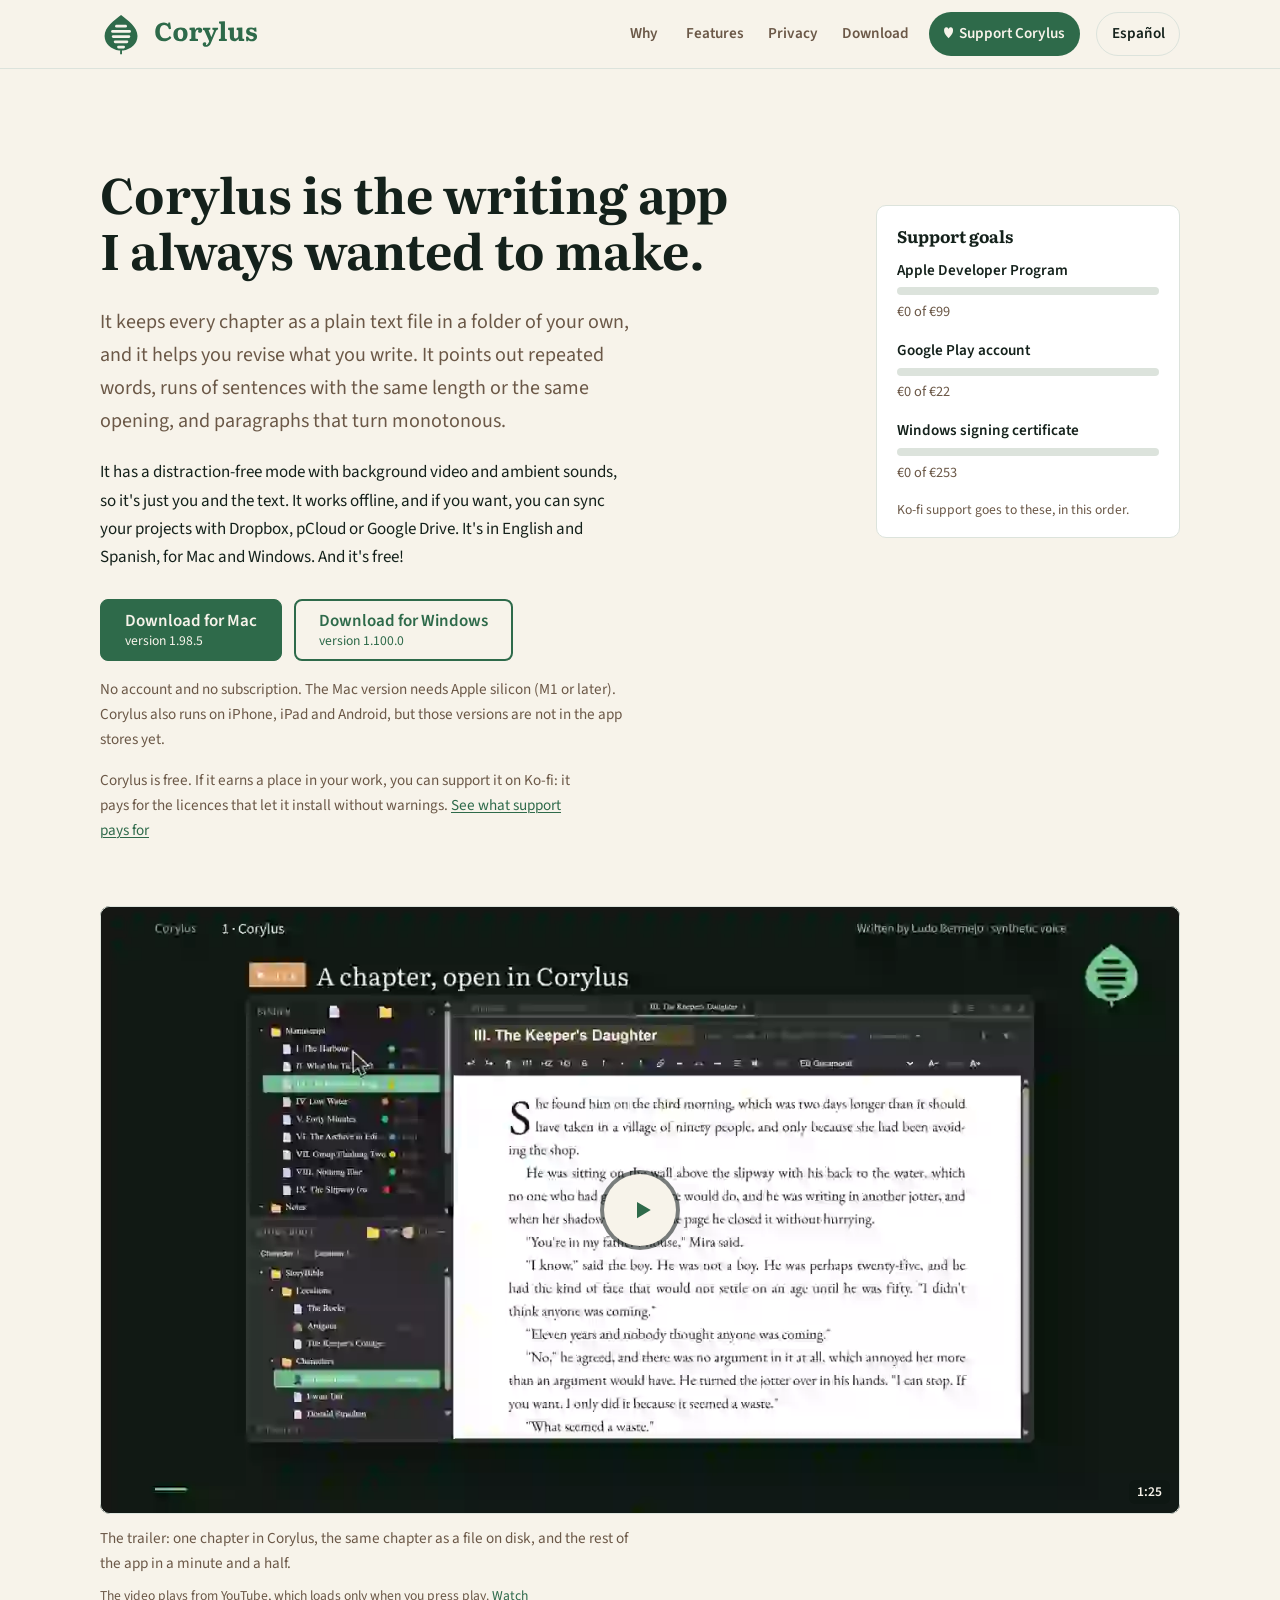
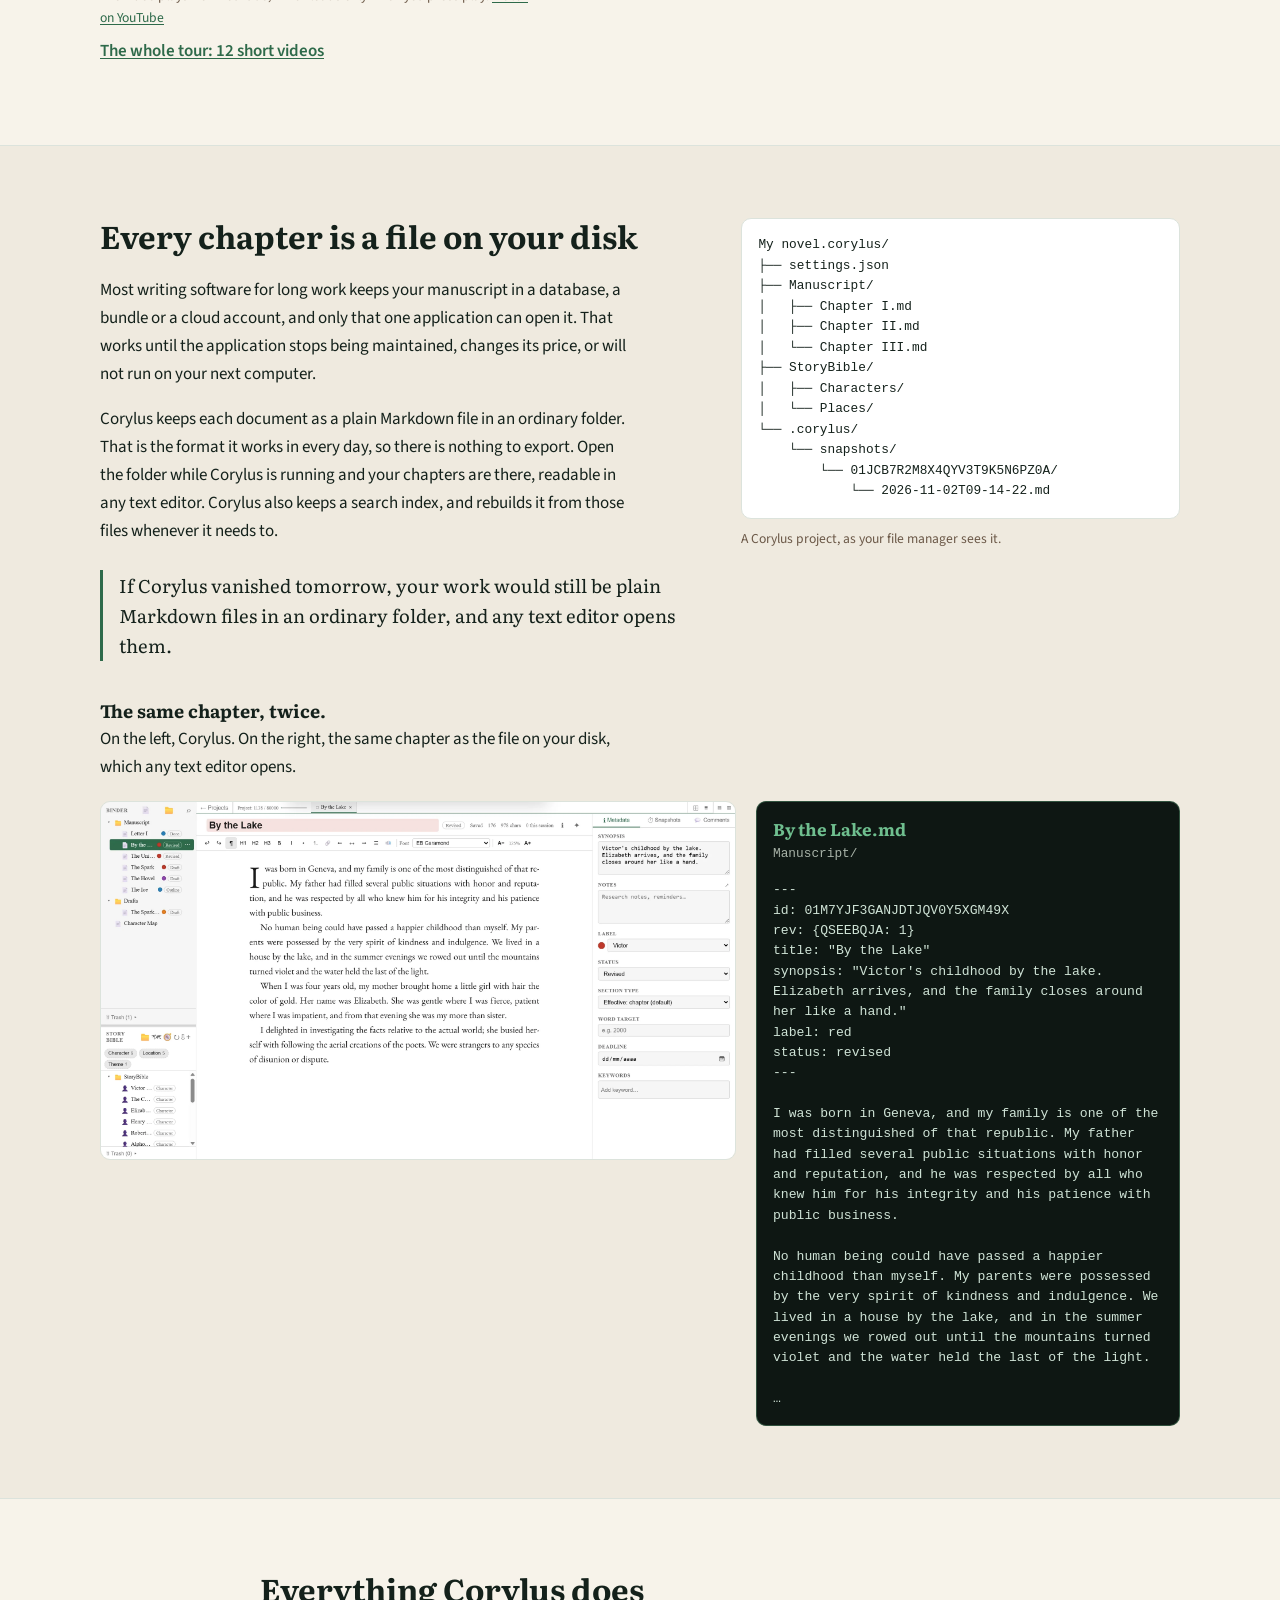
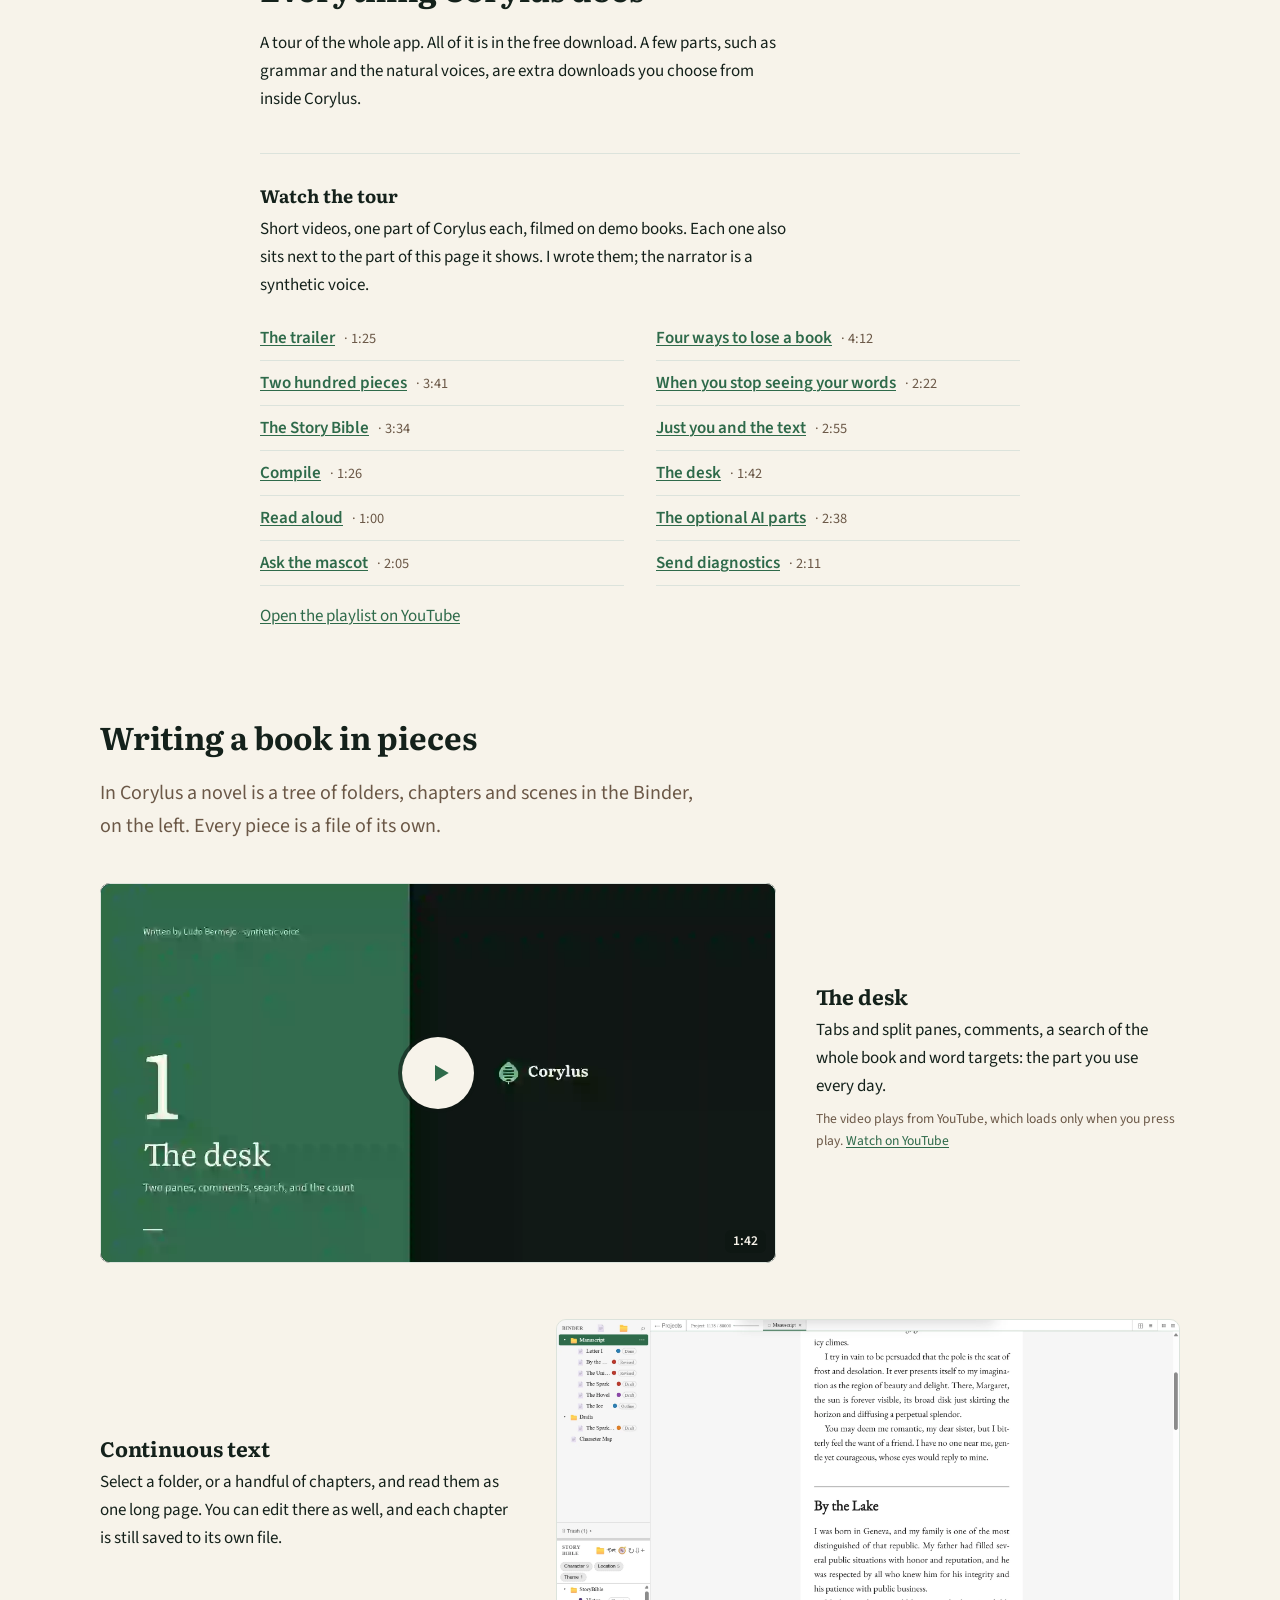
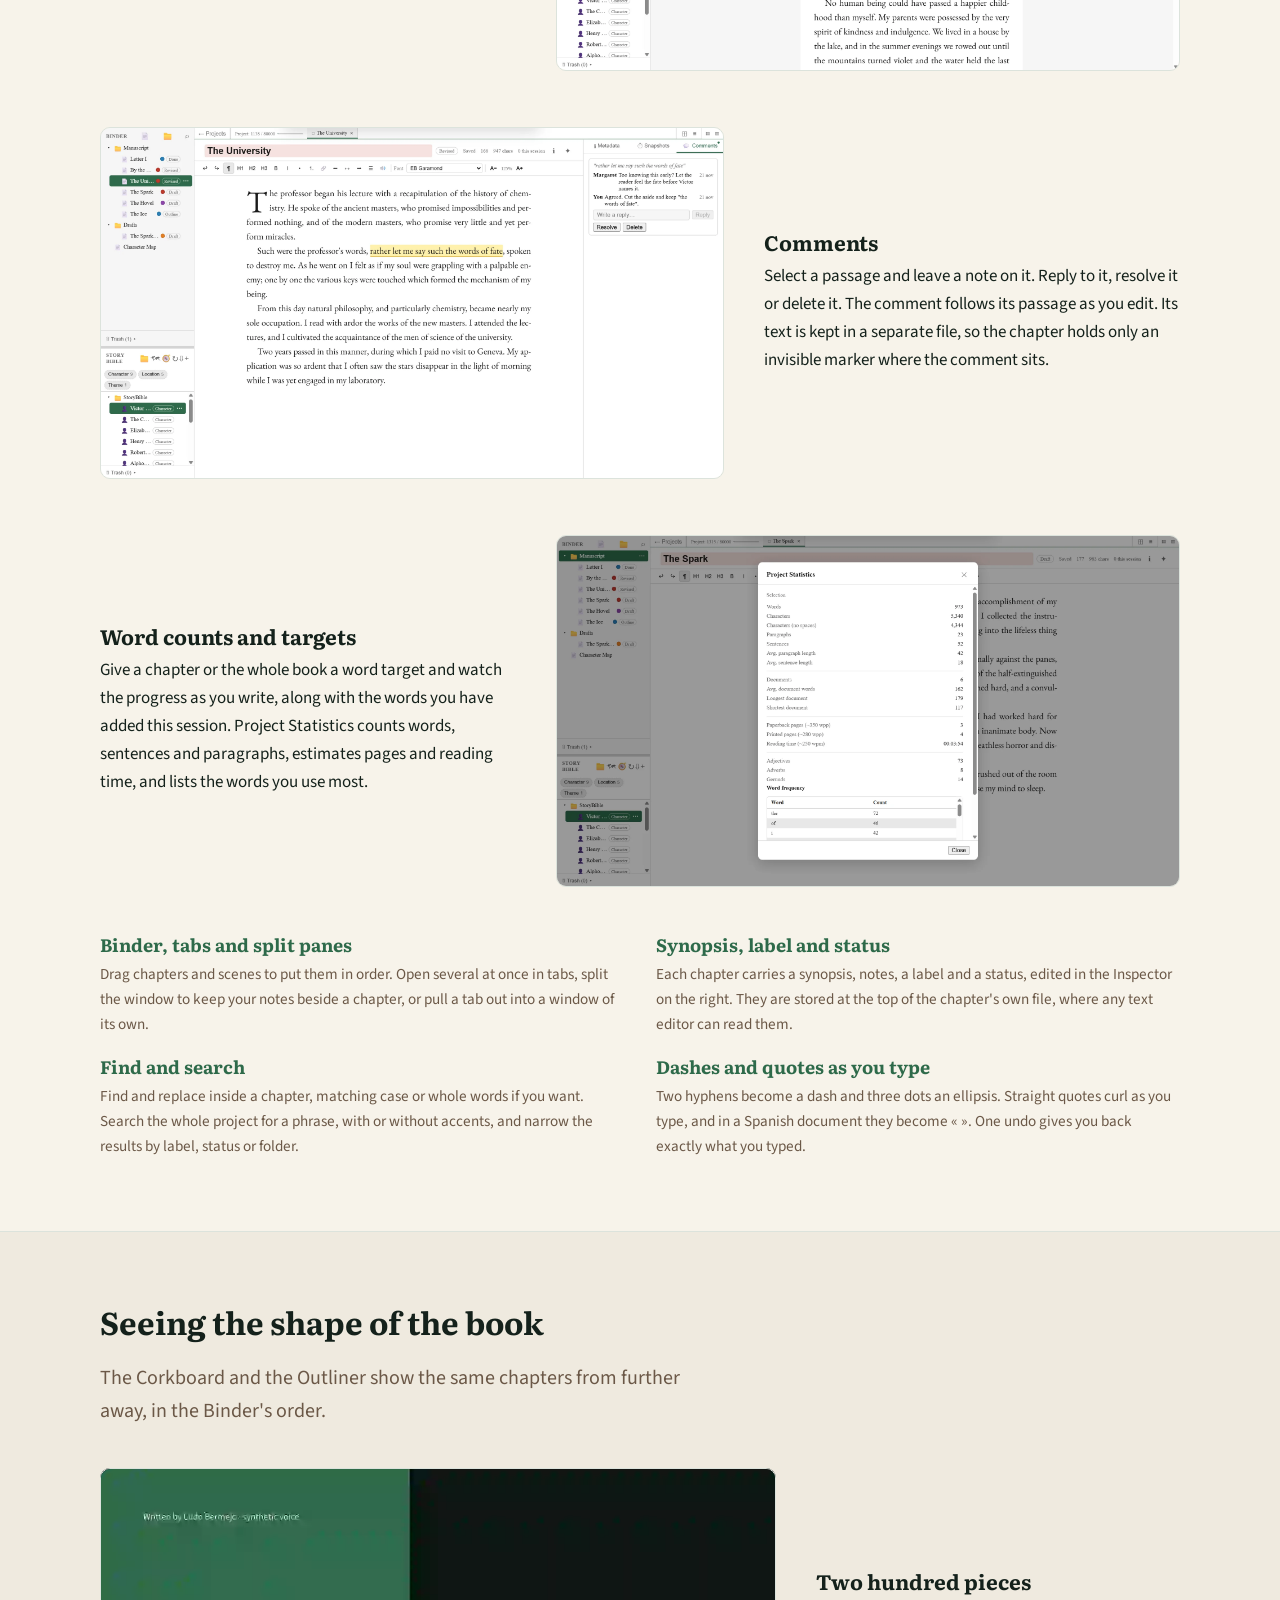
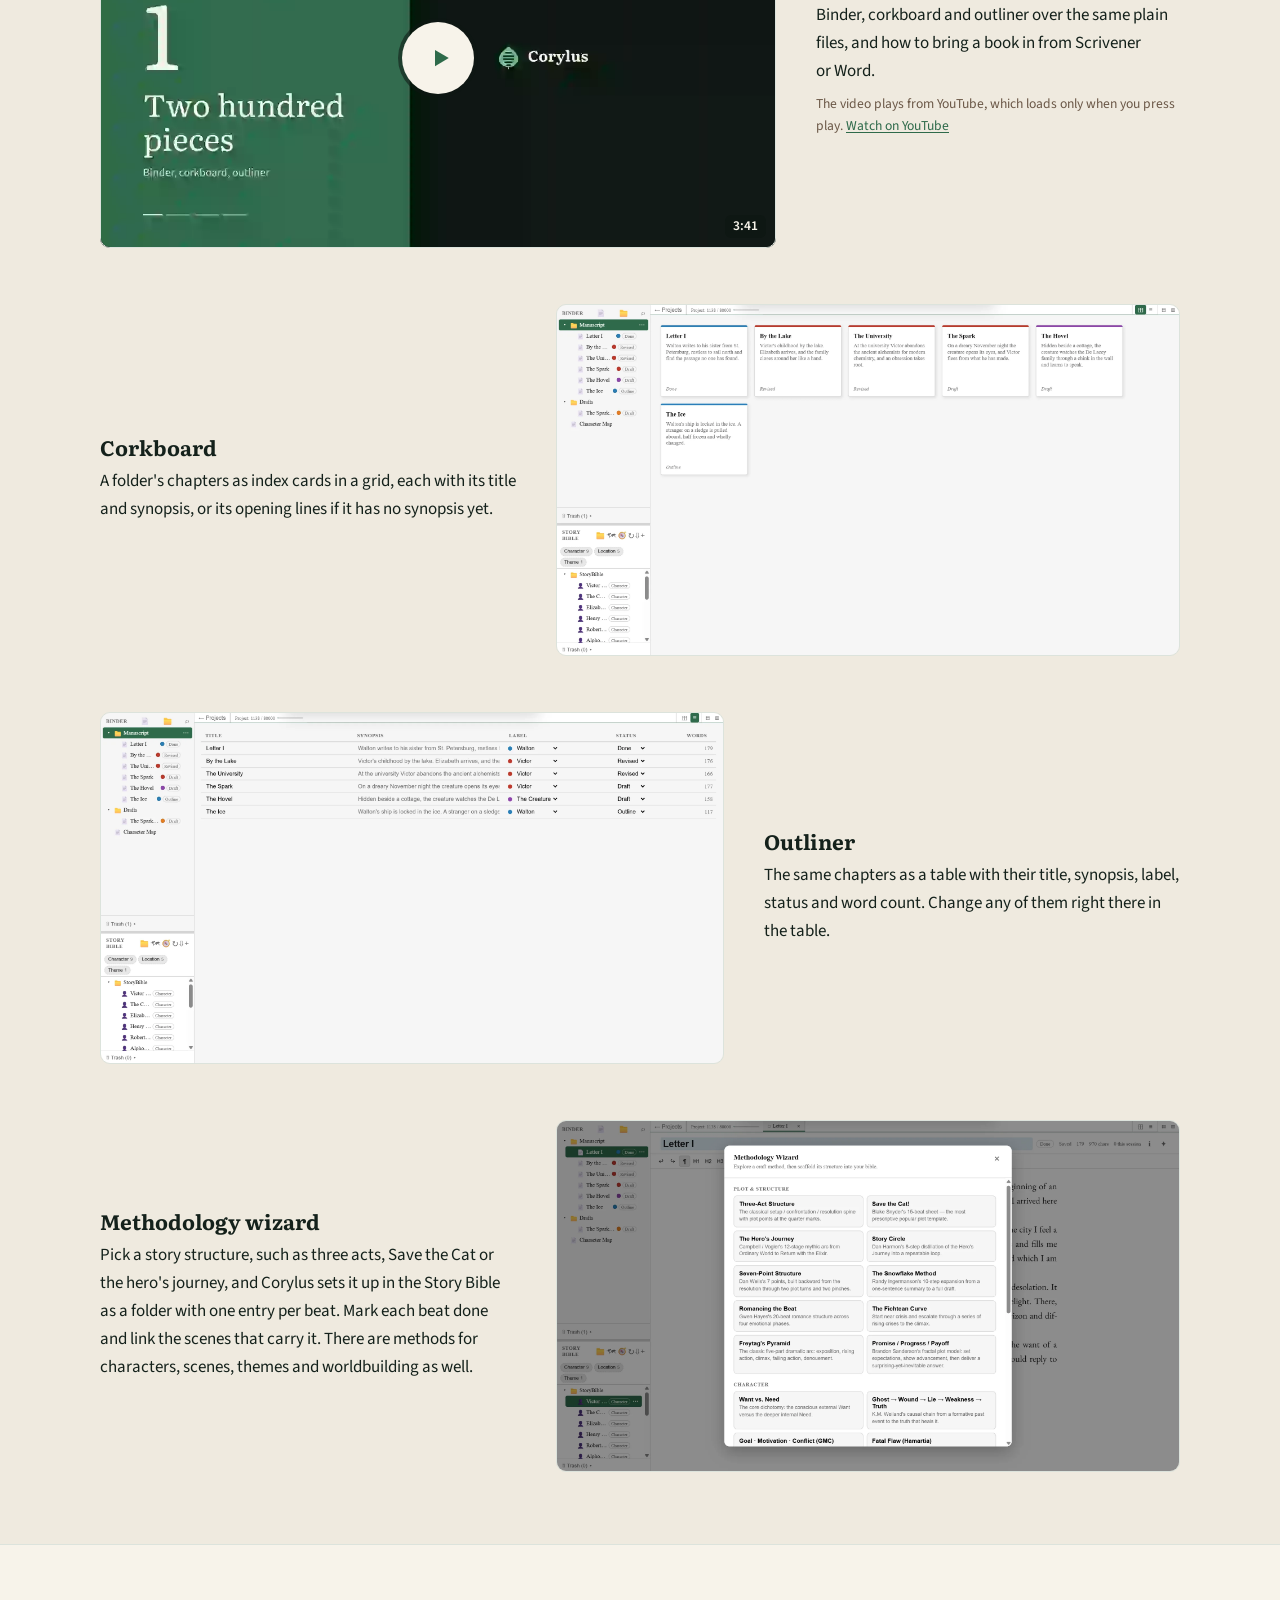
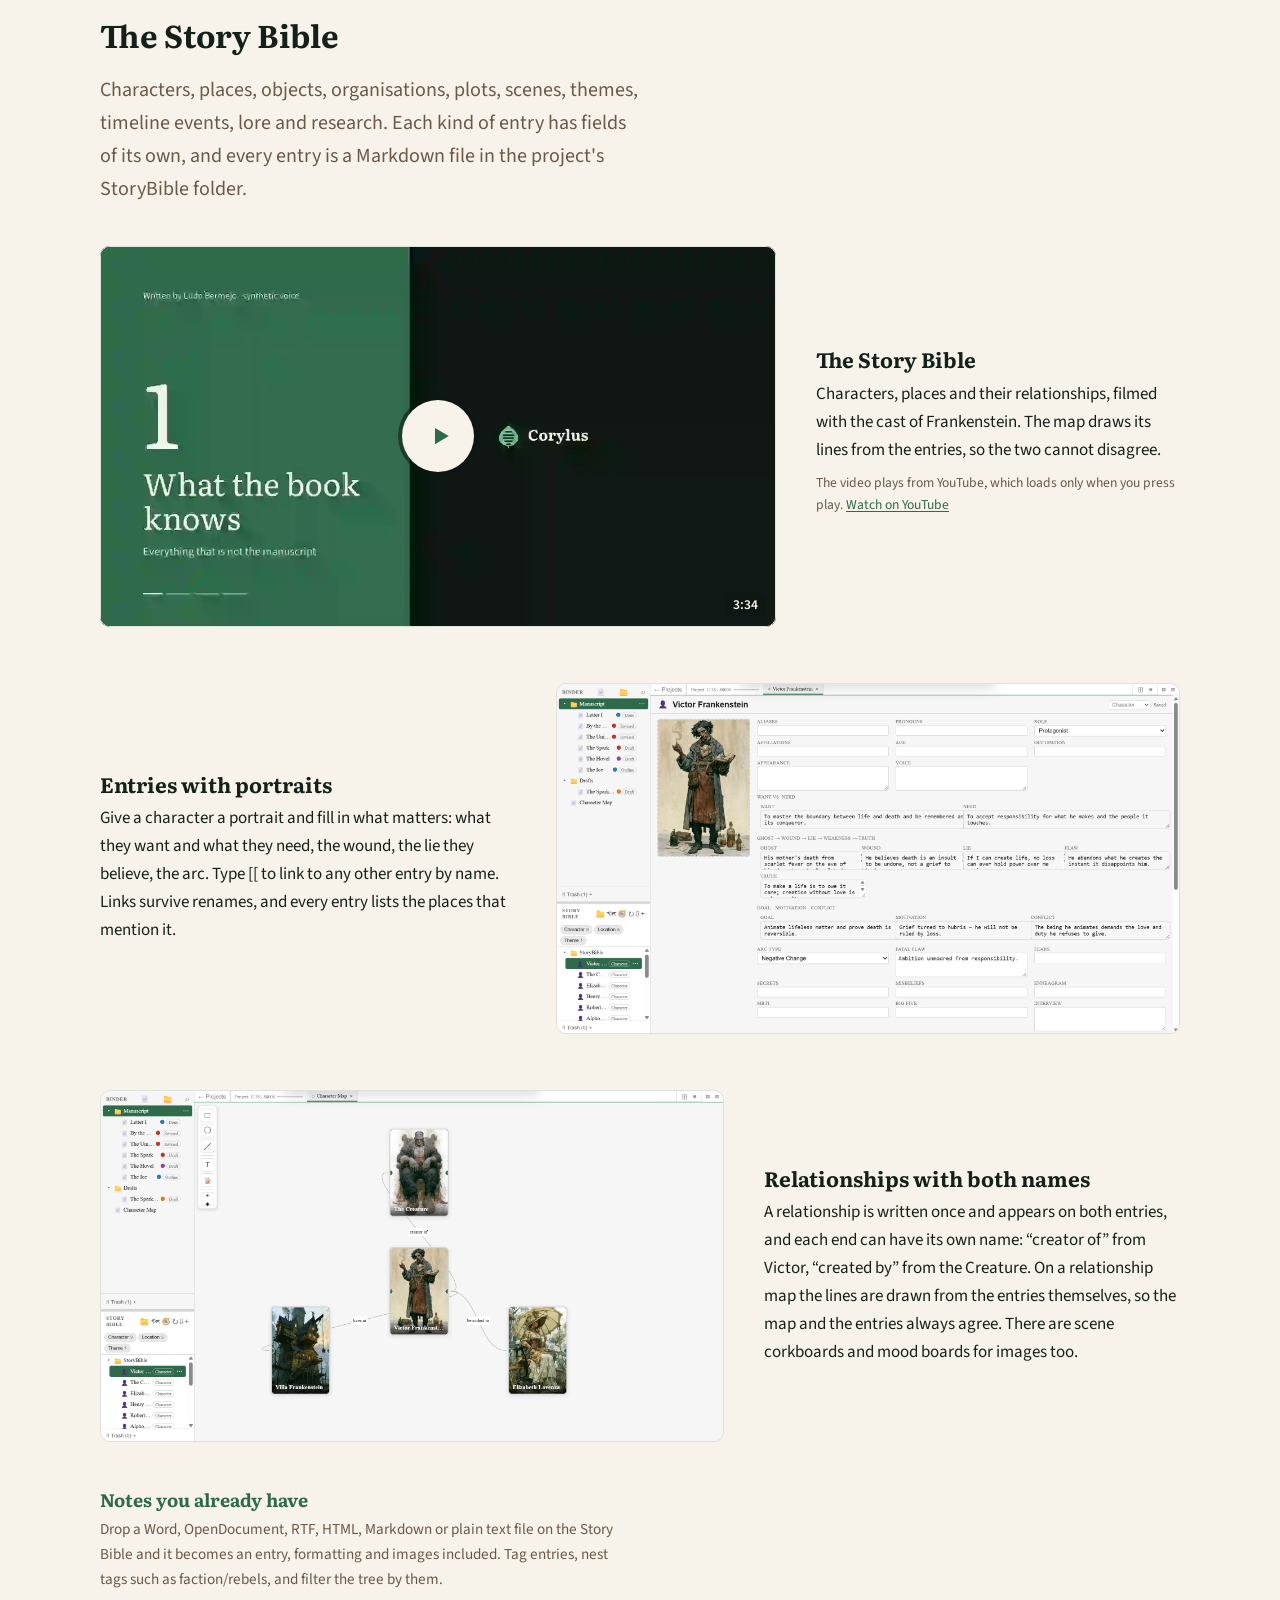
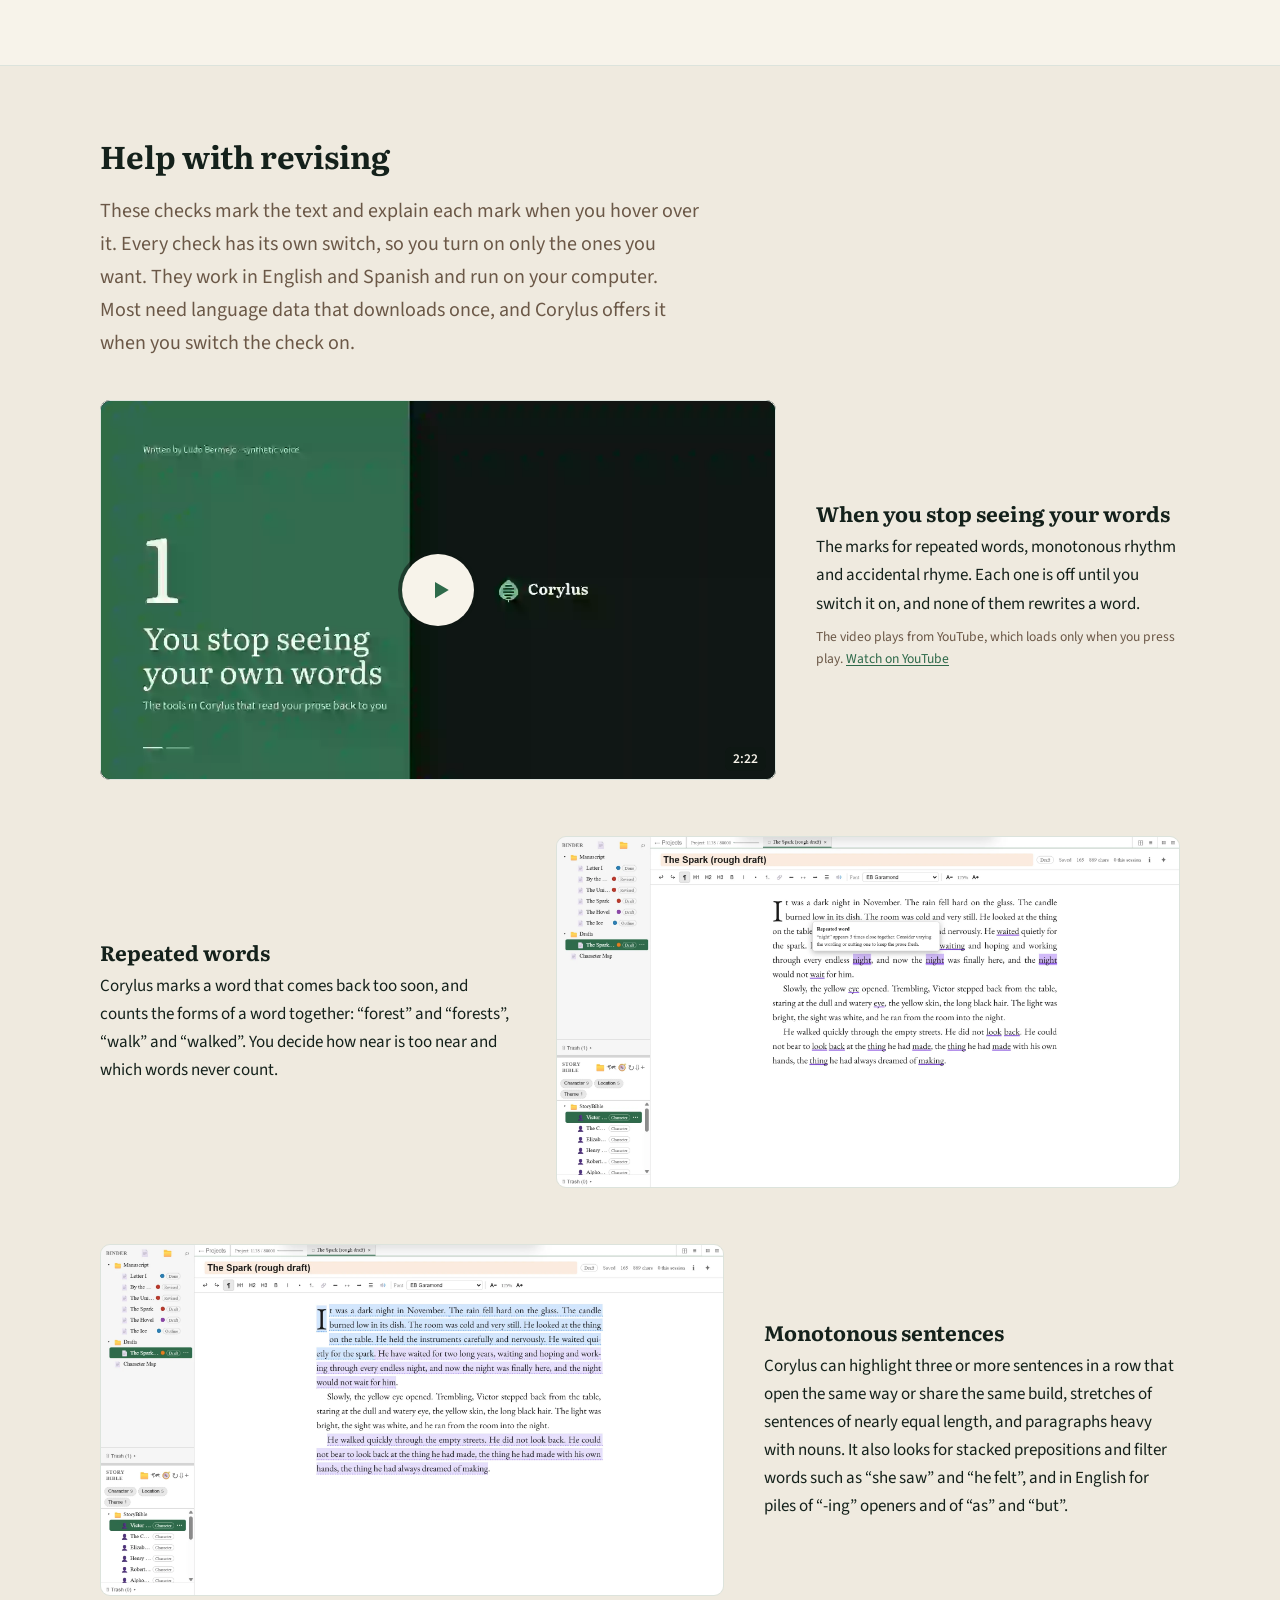
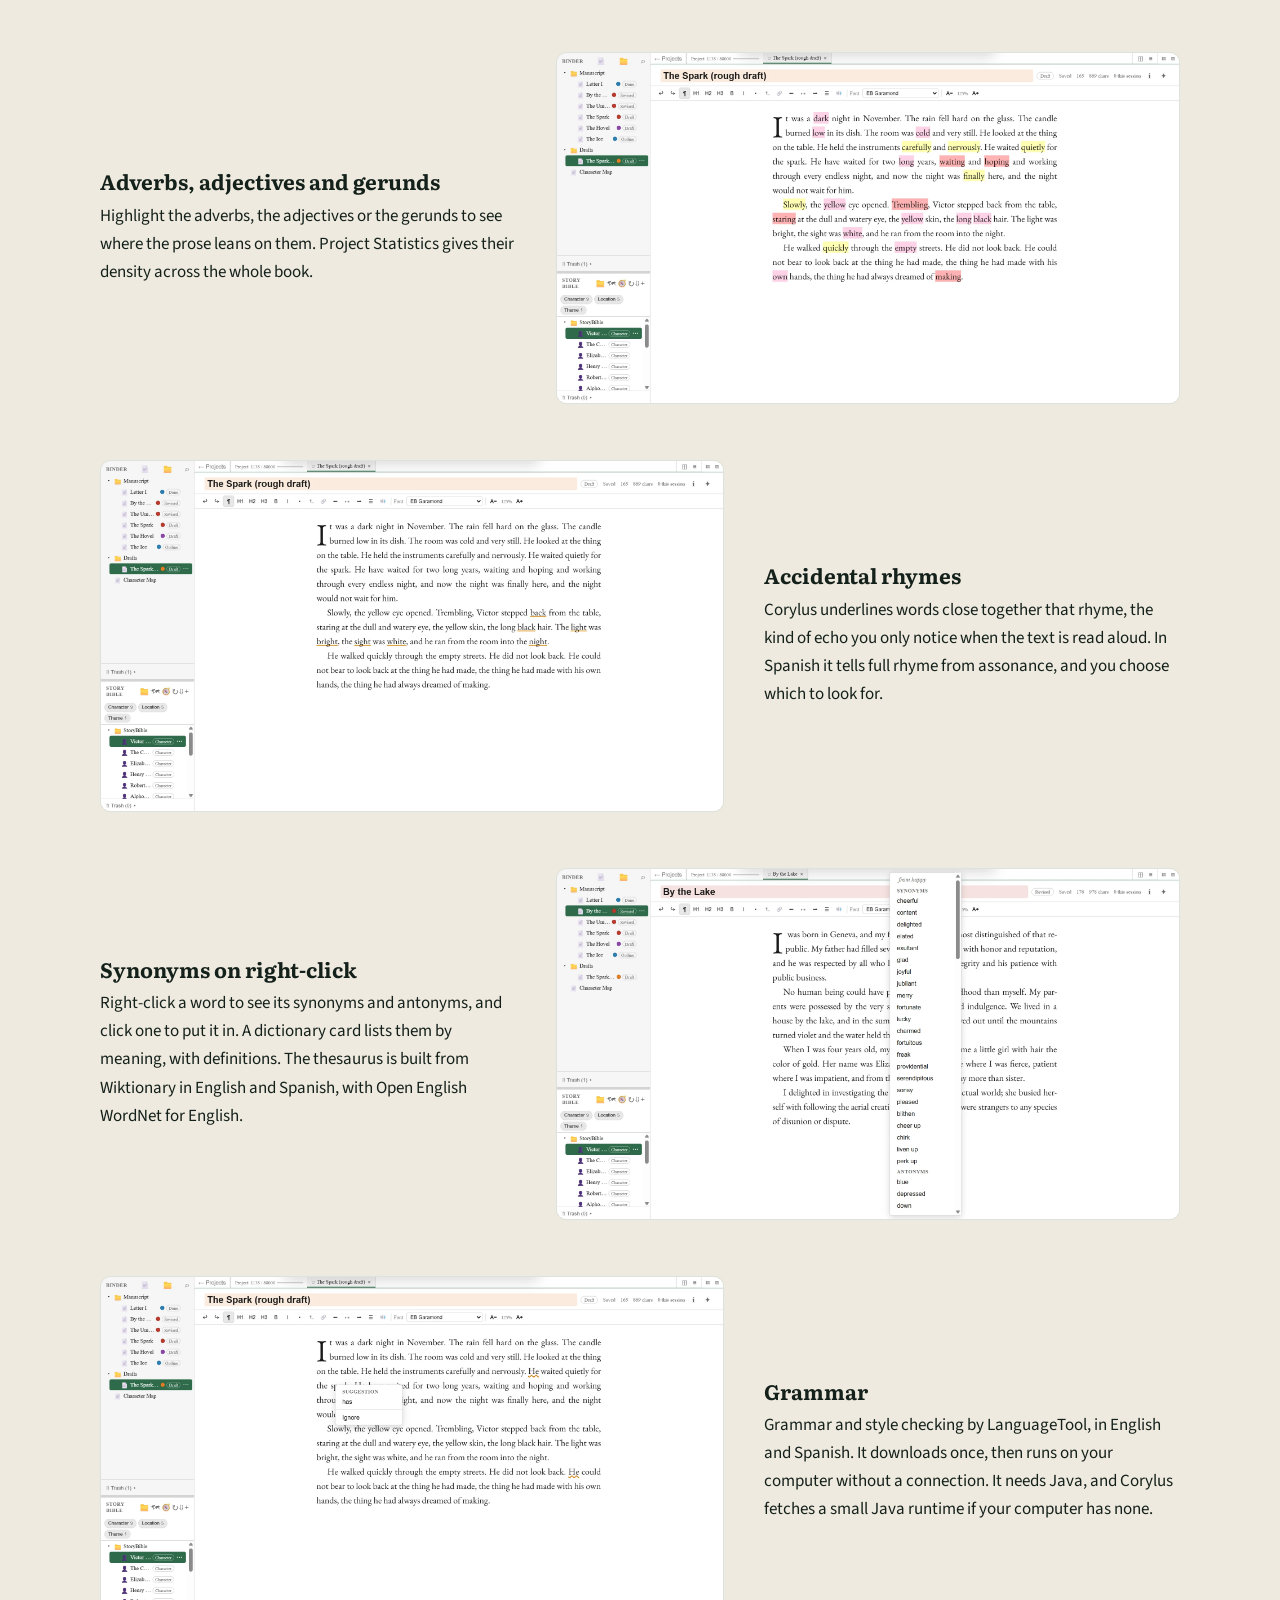
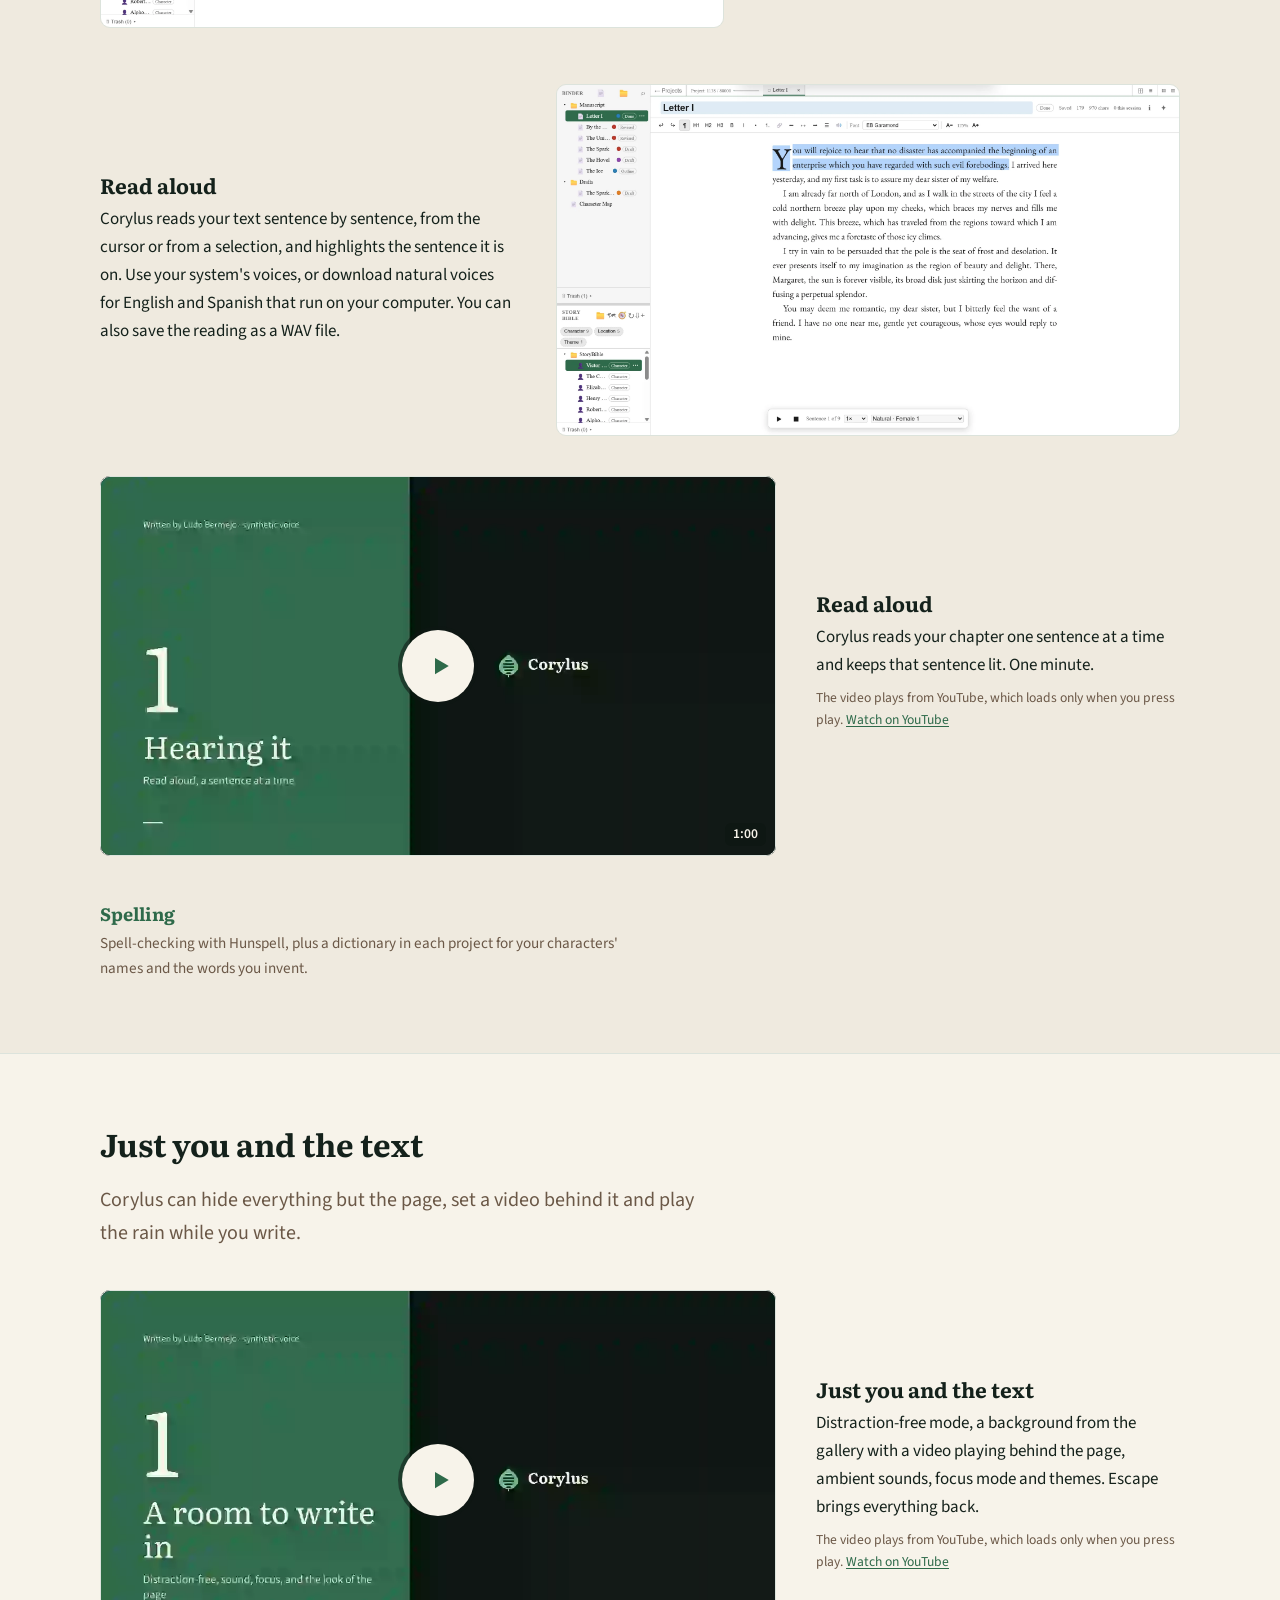
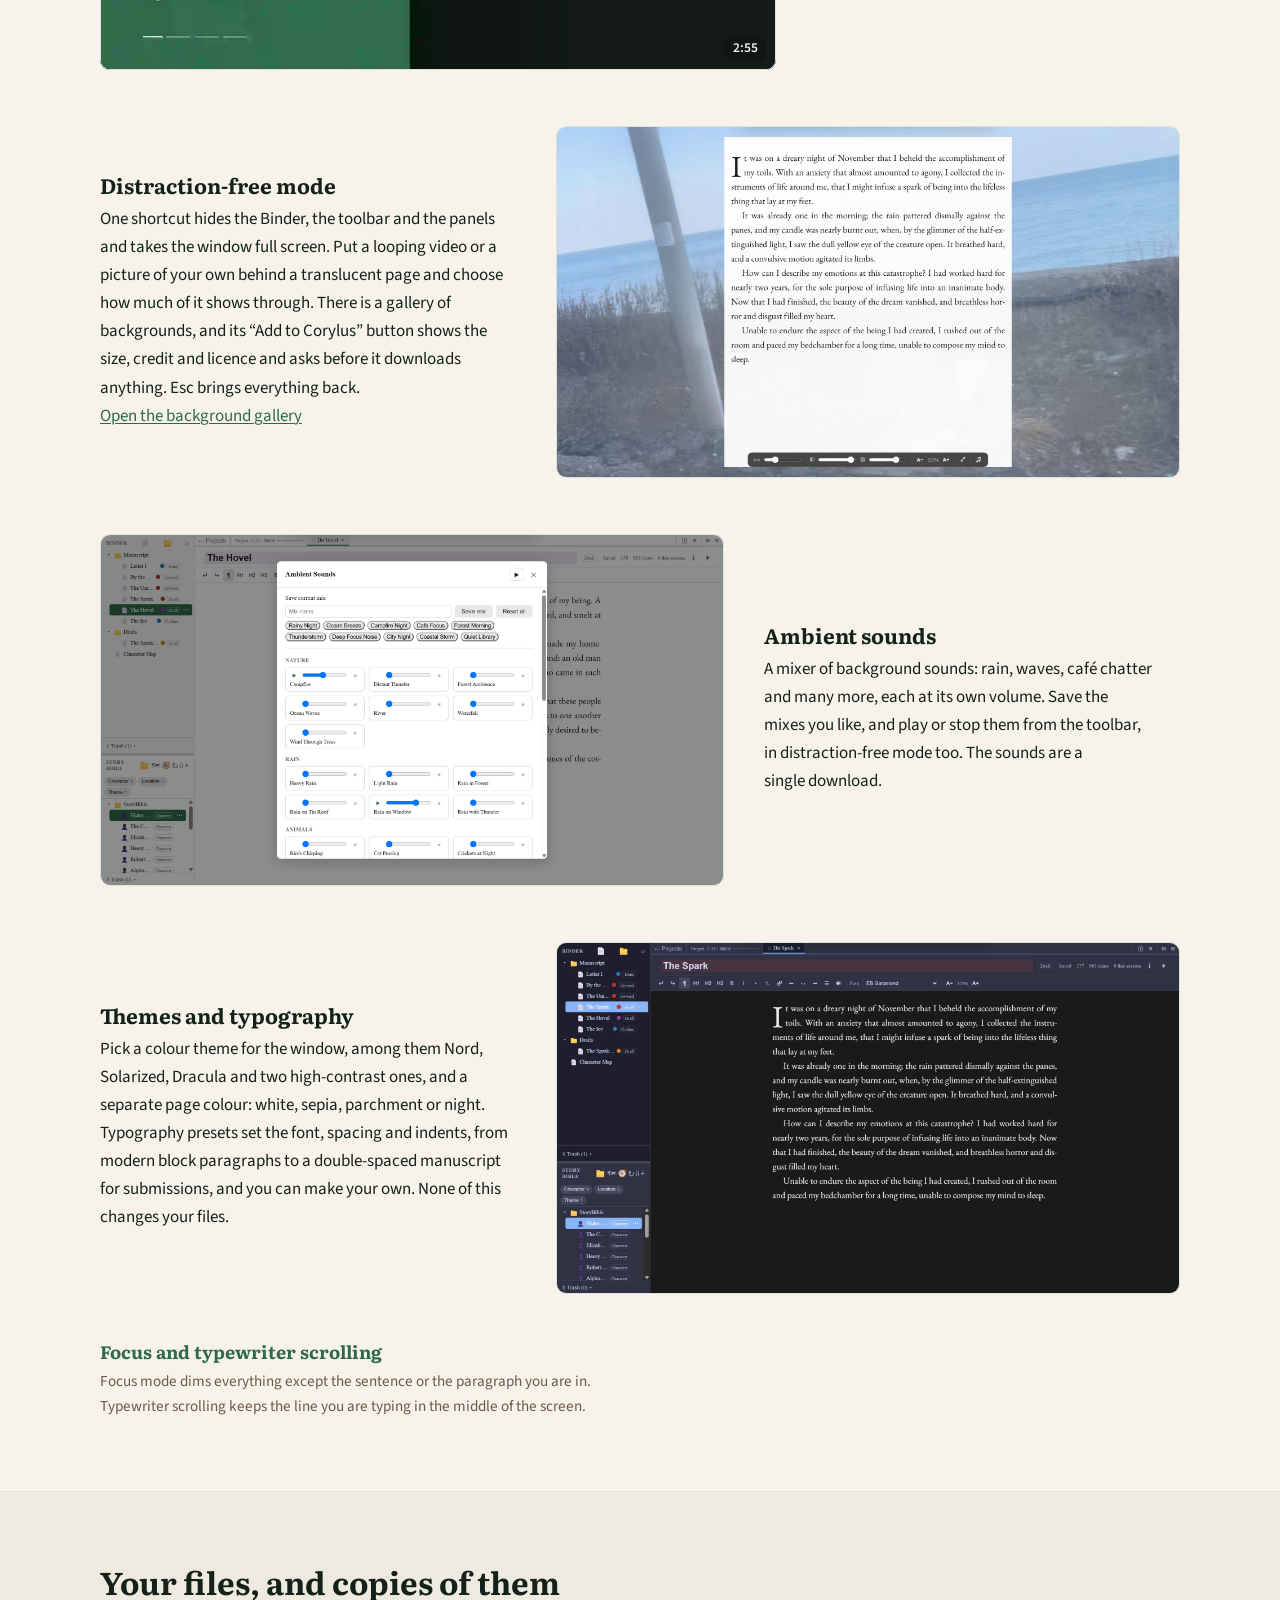
==== index.html @ 8bf9b96f "chore: rebuild for 1.100.0" ====
<!doctype html>
<html lang="en">
<head>
<meta charset="utf-8">
<meta name="viewport" content="width=device-width, initial-scale=1">
<script src="assets/lang.js?v=71448d75"></script>
<title>Corylus: a writing app for novels, kept in plain files on your disk</title>
<meta name="description" content="A free writing app for novels and other long work, for Mac and Windows. Every chapter is a plain Markdown file in a folder of your own. Binder, corkboard, outliner, Story Bible, checks for repeated words and monotonous sentences, distraction-free mode, snapshots, and export to Word, PDF and EPUB. No account.">
<meta http-equiv="Content-Security-Policy" content="frame-src https://www.youtube-nocookie.com">
<link rel="canonical" href="https://corylus.ludobermejo.es/">
<link rel="alternate" hreflang="en" href="https://corylus.ludobermejo.es/">
<link rel="alternate" hreflang="es" href="https://corylus.ludobermejo.es/es/">
<link rel="alternate" hreflang="x-default" href="https://corylus.ludobermejo.es/">
<link rel="icon" href="assets/favicon.svg" type="image/svg+xml">
<meta name="theme-color" content="#F7F3EA" media="(prefers-color-scheme: light)">
<meta name="theme-color" content="#0E1713" media="(prefers-color-scheme: dark)">
<meta property="og:type" content="website">
<meta property="og:title" content="Corylus: a writing app for novels, kept in plain files on your disk">
<meta property="og:description" content="A free writing app for novels and other long work, for Mac and Windows. Every chapter is a plain Markdown file in a folder of your own. Binder, corkboard, outliner, Story Bible, checks for repeated words and monotonous sentences, distraction-free mode, snapshots, and export to Word, PDF and EPUB. No account.">
<meta property="og:url" content="https://corylus.ludobermejo.es/">
<meta property="og:image" content="https://corylus.ludobermejo.es/assets/og.png">
<meta property="og:locale" content="en_GB">
<meta name="twitter:card" content="summary_large_image">
<link rel="preconnect" href="https://fonts.googleapis.com">
<link rel="preconnect" href="https://fonts.gstatic.com" crossorigin>
<link rel="stylesheet" href="https://fonts.googleapis.com/css2?family=Literata:wght@400;700&family=Source+Sans+3:wght@400;600&display=swap">
<link rel="stylesheet" href="assets/style.css?v=f86ebbcb">
</head>
<body>
<a class="skip" href="#main">Skip to content</a>

<header class="site">
  <div class="wrap row">
    <a class="brand" href="./" aria-label="Corylus">
      <img src="assets/lockup.svg" alt="Corylus" width="232" height="64" class="only-light">
      <img src="assets/lockup-dark.svg" alt="Corylus" width="232" height="64" class="only-dark">
    </a>
    <nav><a href="#why">Why</a><a href="#tour">Features</a><a href="#private">Privacy</a><a href="#get">Download</a><a class="kofi" href="https://ko-fi.com/corylus" rel="noopener" target="_blank"><span aria-hidden="true">♥</span> Support Corylus</a><a class="lang" href="es/" hreflang="es">Español</a></nav>
  </div>
</header>

<main id="main">

  <section class="hero">
    <div class="wrap narrow">
      <div class="hero-copy">
      <h1>Corylus is the writing app I always wanted to make.</h1>
      <p class="lead">It keeps every chapter as a plain text file in a folder of your own, and it helps you revise what you write. It points out repeated words, runs of sentences with the same length or the same opening, and paragraphs that turn monotonous.</p>
      <p>It has a distraction-free mode with background video and ambient sounds, so it&#x27;s just you and the text. It works offline, and if you want, you can sync your projects with Dropbox, pCloud or Google Drive. It&#x27;s in English and Spanish, for Mac and Windows. And it&#x27;s free!</p>
      <p class="downloads">
        <a class="btn" id="dl-mac" href="https://raw.githubusercontent.com/LudoBermejoES/corylus-releases/main/Corylus_1.98.5_aarch64.dmg">
          Download for Mac <span class="ver" data-ver-label="version">version 1.98.5</span>
        </a>
        <a class="btn ghost" id="dl-win" href="https://raw.githubusercontent.com/LudoBermejoES/corylus-releases/main/Corylus_1.100.0_x64-setup.exe">
          Download for Windows <span class="ver" data-ver-label="version">version 1.100.0</span>
        </a>
      </p>
      <p class="note">No account and no subscription. The Mac version needs Apple silicon (M1 or later). Corylus also runs on iPhone, iPad and Android, but those versions are not in the app stores yet.</p>
      <p class="kofi-line">Corylus is free. If it earns a place in your work, you can support it on Ko-fi: it pays for the licences that let it install without warnings. <a href="#support">See what support pays for</a></p>
      </div>
      <aside class="goals" aria-labelledby="goals-h"><h2 id="goals-h">Support goals</h2><ul><li><p class="goal-name">Apple Developer Program</p><progress max="99" value="0"></progress><p class="goal-sum">€0 of €99</p></li><li><p class="goal-name">Google Play account</p><progress max="22" value="0"></progress><p class="goal-sum">€0 of €22</p></li><li><p class="goal-name">Windows signing certificate</p><progress max="253" value="0"></progress><p class="goal-sum">€0 of €253</p></li></ul><p class="note">Ko-fi support goes to these, in this order.</p></aside>
    </div>
    <div class="wrap">
      <figure class="video video-hero" id="hero-video"><div class="video-frame" data-video="fz2q5GGS75w" data-title="The trailer"><a class="video-play" href="https://www.youtube.com/watch?v=fz2q5GGS75w" aria-label="Play “The trailer” (loads YouTube)"><img src="assets/videos/en/hero.webp" alt="" width="1280" height="720" fetchpriority="high"><span class="video-btn" aria-hidden="true"><svg viewBox="0 0 24 24" width="28" height="28" aria-hidden="true" focusable="false"><path d="M8 5.5v13l11-6.5z" fill="currentColor"/></svg></span><span class="video-len">1:25</span></a></div><figcaption><p>The trailer: one chapter in Corylus, the same chapter as a file on disk, and the rest of the app in a minute and a half.</p><p class="note video-note">The video plays from YouTube, which loads only when you press play. <a href="https://www.youtube.com/watch?v=fz2q5GGS75w">Watch on YouTube</a></p><p class="video-more"><a href="#videos">The whole tour: 12 short videos</a></p></figcaption></figure>
    </div>
  </section>

  <section class="band" id="why">
    <div class="wrap split">
      <div>
        <h2>Every chapter is a file on your disk</h2>
        <p>Most writing software for long work keeps your manuscript in a database, a bundle or a cloud account, and only that one application can open it. That works until the application stops being maintained, changes its price, or will not run on your next computer.</p>
        <p>Corylus keeps each document as a plain Markdown file in an ordinary folder. That is the format it works in every day, so there is nothing to export. Open the folder while Corylus is running and your chapters are there, readable in any text editor. Corylus also keeps a search index, and rebuilds it from those files whenever it needs to.</p>
        <blockquote>If Corylus vanished tomorrow, your work would still be plain Markdown files in an ordinary folder, and any text editor opens them.</blockquote>
      </div>
      <figure class="tree">
        <pre>My novel.corylus/
├── settings.json
├── Manuscript/
│   ├── Chapter I.md
│   ├── Chapter II.md
│   └── Chapter III.md
├── StoryBible/
│   ├── Characters/
│   └── Places/
└── .corylus/
    └── snapshots/
        └── 01JCB7R2M8X4QYV3T9K5N6PZ0A/
            └── 2026-11-02T09-14-22.md</pre>
        <figcaption>A Corylus project, as your file manager sees it.</figcaption>
      </figure>
    </div>
    <div class="wrap">
      <div class="disk-pair">
        <h3>The same chapter, twice.</h3>
        <p>On the left, Corylus. On the right, the same chapter as the file on your disk, which any text editor opens.</p>
        <div class="disk-cols">
          <figure class="feature-shot"><a class="zoom" href="assets/shots/editor.webp"><img src="assets/shots/editor.webp" alt="The same chapter in Corylus, and as the file on your disk." width="2208" height="1242" loading="lazy"></a></figure>
          <figure class="md-file">
            <figcaption><strong>By the Lake.md</strong><span>Manuscript/</span></figcaption>
            <pre>---
id: 01M7YJF3GANJDTJQV0Y5XGM49X
rev: {QSEEBQJA: 1}
title: &quot;By the Lake&quot;
synopsis: &quot;Victor&#x27;s childhood by the lake. Elizabeth arrives, and the family closes around her like a hand.&quot;
label: red
status: revised
---

I was born in Geneva, and my family is one of the most distinguished of that republic. My father had filled several public situations with honor and reputation, and he was respected by all who knew him for his integrity and his patience with public business.

No human being could have passed a happier childhood than myself. My parents were possessed by the very spirit of kindness and indulgence. We lived in a house by the lake, and in the summer evenings we rowed out until the mountains turned violet and the water held the last of the light.

…</pre>
          </figure>
        </div>
      </div>
    </div>
  </section>

  <section class="tour-head" id="tour">
    <div class="wrap narrow">
      <h2>Everything Corylus does</h2>
      <p>A tour of the whole app. All of it is in the free download. A few parts, such as grammar and the natural voices, are extra downloads you choose from inside Corylus.</p>
      <div class="videos" id="videos">
        <h3>Watch the tour</h3>
        <p>Short videos, one part of Corylus each, filmed on demo books. Each one also sits next to the part of this page it shows. I wrote them; the narrator is a synthetic voice.</p>
        <ol class="video-list"><li><a href="#hero-video">The trailer</a> <span class="len">· 1:25</span></li><li><a href="#safety">Four ways to lose a book</a> <span class="len">· 4:12</span></li><li><a href="#structure">Two hundred pieces</a> <span class="len">· 3:41</span></li><li><a href="#revise">When you stop seeing your words</a> <span class="len">· 2:22</span></li><li><a href="#bible">The Story Bible</a> <span class="len">· 3:34</span></li><li><a href="#environment">Just you and the text</a> <span class="len">· 2:55</span></li><li><a href="#finish">Compile</a> <span class="len">· 1:26</span></li><li><a href="#writing">The desk</a> <span class="len">· 1:42</span></li><li><a href="#read-aloud">Read aloud</a> <span class="len">· 1:00</span></li><li><a href="#extras">The optional AI parts</a> <span class="len">· 2:38</span></li><li><a href="#assistant-use">Ask the mascot</a> <span class="len">· 2:05</span></li><li><a href="#diagnostics">Send diagnostics</a> <span class="len">· 2:11</span></li></ol>
        <p><a href="https://www.youtube.com/playlist?list=PLM2yuZIkkOv4" rel="noopener">Open the playlist on YouTube</a></p>
      </div>
    </div>
  </section>

  <section class="group" id="writing">
    <div class="wrap">
      <h2>Writing a book in pieces</h2>
      <p class="lead">In Corylus a novel is a tree of folders, chapters and scenes in the Binder, on the left. Every piece is a file of its own.</p>
      <article class="video video-block"><div class="video-frame" data-video="jqCa2NjBkWo" data-title="The desk"><a class="video-play" href="https://www.youtube.com/watch?v=jqCa2NjBkWo" aria-label="Play “The desk” (loads YouTube)"><img src="assets/videos/en/writing.webp" alt="" width="1280" height="720" loading="lazy"><span class="video-btn" aria-hidden="true"><svg viewBox="0 0 24 24" width="28" height="28" aria-hidden="true" focusable="false"><path d="M8 5.5v13l11-6.5z" fill="currentColor"/></svg></span><span class="video-len">1:42</span></a></div><div class="video-text"><h3>The desk</h3><p>Tabs and split panes, comments, a search of the whole book and word targets: the part you use every day.</p><p class="note video-note">The video plays from YouTube, which loads only when you press play. <a href="https://www.youtube.com/watch?v=jqCa2NjBkWo">Watch on YouTube</a></p></div></article>
      <div class="feature"><div><h3>Continuous text</h3><p>Select a folder, or a handful of chapters, and read them as one long page. You can edit there as well, and each chapter is still saved to its own file.</p></div><figure class="feature-shot"><a class="zoom" href="assets/shots/continuous.webp"><img src="assets/shots/continuous.webp" alt="Several chapters shown one after another on a single scrolling page, each under a divider with its title." width="2208" height="1242" loading="lazy"></a></figure></div><div class="feature"><div><h3>Comments</h3><p>Select a passage and leave a note on it. Reply to it, resolve it or delete it. The comment follows its passage as you edit. Its text is kept in a separate file, so the chapter holds only an invisible marker where the comment sits.</p></div><figure class="feature-shot"><a class="zoom" href="assets/shots/comments.webp"><img src="assets/shots/comments.webp" alt="A passage highlighted in a chapter, with its comment shown in the comments panel beside it." width="2208" height="1242" loading="lazy"></a></figure></div><div class="feature"><div><h3>Word counts and targets</h3><p>Give a chapter or the whole book a word target and watch the progress as you write, along with the words you have added this session. Project Statistics counts words, sentences and paragraphs, estimates pages and reading time, and lists the words you use most.</p></div><figure class="feature-shot"><a class="zoom" href="assets/shots/statistics.webp"><img src="assets/shots/statistics.webp" alt="The Project Statistics window, with word, sentence and paragraph counts, page and reading-time estimates, and a list of the most frequent words." width="2208" height="1242" loading="lazy"></a></figure></div>
      <ul class="grid two"><li><h3>Binder, tabs and split panes</h3><p>Drag chapters and scenes to put them in order. Open several at once in tabs, split the window to keep your notes beside a chapter, or pull a tab out into a window of its own.</p></li><li><h3>Synopsis, label and status</h3><p>Each chapter carries a synopsis, notes, a label and a status, edited in the Inspector on the right. They are stored at the top of the chapter&#x27;s own file, where any text editor can read them.</p></li><li><h3>Find and search</h3><p>Find and replace inside a chapter, matching case or whole words if you want. Search the whole project for a phrase, with or without accents, and narrow the results by label, status or folder.</p></li><li><h3>Dashes and quotes as you type</h3><p>Two hyphens become a dash and three dots an ellipsis. Straight quotes curl as you type, and in a Spanish document they become « ». One undo gives you back exactly what you typed.</p></li></ul>
    </div>
  </section>
  <section class="group band" id="structure">
    <div class="wrap">
      <h2>Seeing the shape of the book</h2>
      <p class="lead">The Corkboard and the Outliner show the same chapters from further away, in the Binder&#x27;s order.</p>
      <article class="video video-block"><div class="video-frame" data-video="N-0uLr5TS2s" data-title="Two hundred pieces"><a class="video-play" href="https://www.youtube.com/watch?v=N-0uLr5TS2s" aria-label="Play “Two hundred pieces” (loads YouTube)"><img src="assets/videos/en/structure.webp" alt="" width="1280" height="720" loading="lazy"><span class="video-btn" aria-hidden="true"><svg viewBox="0 0 24 24" width="28" height="28" aria-hidden="true" focusable="false"><path d="M8 5.5v13l11-6.5z" fill="currentColor"/></svg></span><span class="video-len">3:41</span></a></div><div class="video-text"><h3>Two hundred pieces</h3><p>Binder, corkboard and outliner over the same plain files, and how to bring a book in from Scrivener or Word.</p><p class="note video-note">The video plays from YouTube, which loads only when you press play. <a href="https://www.youtube.com/watch?v=N-0uLr5TS2s">Watch on YouTube</a></p></div></article>
      <div class="feature"><div><h3>Corkboard</h3><p>A folder&#x27;s chapters as index cards in a grid, each with its title and synopsis, or its opening lines if it has no synopsis yet.</p></div><figure class="feature-shot"><a class="zoom" href="assets/shots/corkboard.webp"><img src="assets/shots/corkboard.webp" alt="The Corkboard: a folder&#x27;s chapters as index cards, each with a title and a short synopsis." width="2208" height="1242" loading="lazy"></a></figure></div><div class="feature"><div><h3>Outliner</h3><p>The same chapters as a table with their title, synopsis, label, status and word count. Change any of them right there in the table.</p></div><figure class="feature-shot"><a class="zoom" href="assets/shots/outliner.webp"><img src="assets/shots/outliner.webp" alt="The Outliner: one row per chapter, with columns for title, synopsis, label, status and word count." width="2208" height="1242" loading="lazy"></a></figure></div><div class="feature"><div><h3>Methodology wizard</h3><p>Pick a story structure, such as three acts, Save the Cat or the hero&#x27;s journey, and Corylus sets it up in the Story Bible as a folder with one entry per beat. Mark each beat done and link the scenes that carry it. There are methods for characters, scenes, themes and worldbuilding as well.</p></div><figure class="feature-shot"><a class="zoom" href="assets/shots/methodology.webp"><img src="assets/shots/methodology.webp" alt="The methodology wizard, with a list of story structures and a preview of the one selected." width="2208" height="1242" loading="lazy"></a></figure></div>
      
    </div>
  </section>
  <section class="group" id="bible">
    <div class="wrap">
      <h2>The Story Bible</h2>
      <p class="lead">Characters, places, objects, organisations, plots, scenes, themes, timeline events, lore and research. Each kind of entry has fields of its own, and every entry is a Markdown file in the project&#x27;s StoryBible folder.</p>
      <article class="video video-block"><div class="video-frame" data-video="P4cMXc4OirQ" data-title="The Story Bible"><a class="video-play" href="https://www.youtube.com/watch?v=P4cMXc4OirQ" aria-label="Play “The Story Bible” (loads YouTube)"><img src="assets/videos/en/bible.webp" alt="" width="1280" height="720" loading="lazy"><span class="video-btn" aria-hidden="true"><svg viewBox="0 0 24 24" width="28" height="28" aria-hidden="true" focusable="false"><path d="M8 5.5v13l11-6.5z" fill="currentColor"/></svg></span><span class="video-len">3:34</span></a></div><div class="video-text"><h3>The Story Bible</h3><p>Characters, places and their relationships, filmed with the cast of Frankenstein. The map draws its lines from the entries, so the two cannot disagree.</p><p class="note video-note">The video plays from YouTube, which loads only when you press play. <a href="https://www.youtube.com/watch?v=P4cMXc4OirQ">Watch on YouTube</a></p></div></article>
      <div class="feature"><div><h3>Entries with portraits</h3><p>Give a character a portrait and fill in what matters: what they want and what they need, the wound, the lie they believe, the arc. Type [[ to link to any other entry by name. Links survive renames, and every entry lists the places that mention it.</p></div><figure class="feature-shot"><a class="zoom" href="assets/shots/story-bible-entry.webp"><img src="assets/shots/story-bible-entry.webp" alt="A character entry in the Story Bible, with a portrait on the left and fields such as Want vs. Need beside it." width="2208" height="1242" loading="lazy"></a></figure></div><div class="feature"><div><h3>Relationships with both names</h3><p>A relationship is written once and appears on both entries, and each end can have its own name: “creator of” from Victor, “created by” from the Creature. On a relationship map the lines are drawn from the entries themselves, so the map and the entries always agree. There are scene corkboards and mood boards for images too.</p></div><figure class="feature-shot"><a class="zoom" href="assets/shots/relationship-map.webp"><img src="assets/shots/relationship-map.webp" alt="A relationship map: character cards with portraits, joined by lines labelled with the relationship, such as “creator of”." width="2208" height="1242" loading="lazy"></a></figure></div>
      <ul class="grid two"><li><h3>Notes you already have</h3><p>Drop a Word, OpenDocument, RTF, HTML, Markdown or plain text file on the Story Bible and it becomes an entry, formatting and images included. Tag entries, nest tags such as faction/rebels, and filter the tree by them.</p></li></ul>
    </div>
  </section>
  <section class="group band" id="revise">
    <div class="wrap">
      <h2>Help with revising</h2>
      <p class="lead">These checks mark the text and explain each mark when you hover over it. Every check has its own switch, so you turn on only the ones you want. They work in English and Spanish and run on your computer. Most need language data that downloads once, and Corylus offers it when you switch the check on.</p>
      <article class="video video-block"><div class="video-frame" data-video="obfF5Uef2rQ" data-title="When you stop seeing your words"><a class="video-play" href="https://www.youtube.com/watch?v=obfF5Uef2rQ" aria-label="Play “When you stop seeing your words” (loads YouTube)"><img src="assets/videos/en/revise.webp" alt="" width="1280" height="720" loading="lazy"><span class="video-btn" aria-hidden="true"><svg viewBox="0 0 24 24" width="28" height="28" aria-hidden="true" focusable="false"><path d="M8 5.5v13l11-6.5z" fill="currentColor"/></svg></span><span class="video-len">2:22</span></a></div><div class="video-text"><h3>When you stop seeing your words</h3><p>The marks for repeated words, monotonous rhythm and accidental rhyme. Each one is off until you switch it on, and none of them rewrites a word.</p><p class="note video-note">The video plays from YouTube, which loads only when you press play. <a href="https://www.youtube.com/watch?v=obfF5Uef2rQ">Watch on YouTube</a></p></div></article>
      <div class="feature"><div><h3>Repeated words</h3><p>Corylus marks a word that comes back too soon, and counts the forms of a word together: “forest” and “forests”, “walk” and “walked”. You decide how near is too near and which words never count.</p></div><figure class="feature-shot"><a class="zoom" href="assets/shots/analysis-repetition.webp"><img src="assets/shots/analysis-repetition.webp" alt="A paragraph with several repeated words underlined." width="2208" height="1242" loading="lazy"></a></figure></div><div class="feature"><div><h3>Monotonous sentences</h3><p>Corylus can highlight three or more sentences in a row that open the same way or share the same build, stretches of sentences of nearly equal length, and paragraphs heavy with nouns. It also looks for stacked prepositions and filter words such as “she saw” and “he felt”, and in English for piles of “-ing” openers and of “as” and “but”.</p></div><figure class="feature-shot"><a class="zoom" href="assets/shots/analysis-structure.webp"><img src="assets/shots/analysis-structure.webp" alt="A passage with a run of sentences highlighted as monotonous." width="2208" height="1242" loading="lazy"></a></figure></div><div class="feature"><div><h3>Adverbs, adjectives and gerunds</h3><p>Highlight the adverbs, the adjectives or the gerunds to see where the prose leans on them. Project Statistics gives their density across the whole book.</p></div><figure class="feature-shot"><a class="zoom" href="assets/shots/analysis-style.webp"><img src="assets/shots/analysis-style.webp" alt="A paragraph with its adverbs, adjectives and gerunds highlighted." width="2208" height="1242" loading="lazy"></a></figure></div><div class="feature"><div><h3>Accidental rhymes</h3><p>Corylus underlines words close together that rhyme, the kind of echo you only notice when the text is read aloud. In Spanish it tells full rhyme from assonance, and you choose which to look for.</p></div><figure class="feature-shot"><a class="zoom" href="assets/shots/rhyme.webp"><img src="assets/shots/rhyme.webp" alt="A paragraph with pairs of rhyming words underlined." width="2208" height="1242" loading="lazy"></a></figure></div><div class="feature"><div><h3>Synonyms on right-click</h3><p>Right-click a word to see its synonyms and antonyms, and click one to put it in. A dictionary card lists them by meaning, with definitions. The thesaurus is built from Wiktionary in English and Spanish, with Open English WordNet for English.</p></div><figure class="feature-shot"><a class="zoom" href="assets/shots/thesaurus.webp"><img src="assets/shots/thesaurus.webp" alt="The right-click menu on a word, listing synonyms to replace it with." width="2208" height="1242" loading="lazy"></a></figure></div><div class="feature"><div><h3>Grammar</h3><p>Grammar and style checking by LanguageTool, in English and Spanish. It downloads once, then runs on your computer without a connection. It needs Java, and Corylus fetches a small Java runtime if your computer has none.</p></div><figure class="feature-shot"><a class="zoom" href="assets/shots/grammar.webp"><img src="assets/shots/grammar.webp" alt="A sentence with a grammar mark and LanguageTool&#x27;s suggested correction." width="2208" height="1242" loading="lazy"></a></figure></div><div class="feature"><div><h3>Read aloud</h3><p>Corylus reads your text sentence by sentence, from the cursor or from a selection, and highlights the sentence it is on. Use your system&#x27;s voices, or download natural voices for English and Spanish that run on your computer. You can also save the reading as a WAV file.</p></div><figure class="feature-shot"><a class="zoom" href="assets/shots/read-aloud.webp"><img src="assets/shots/read-aloud.webp" alt="The read-aloud player, with the sentence being read highlighted in the chapter." width="2208" height="1242" loading="lazy"></a></figure></div><div id="read-aloud"><article class="video video-block"><div class="video-frame" data-video="ZA-lxCCVUzM" data-title="Read aloud"><a class="video-play" href="https://www.youtube.com/watch?v=ZA-lxCCVUzM" aria-label="Play “Read aloud” (loads YouTube)"><img src="assets/videos/en/read-aloud.webp" alt="" width="1280" height="720" loading="lazy"><span class="video-btn" aria-hidden="true"><svg viewBox="0 0 24 24" width="28" height="28" aria-hidden="true" focusable="false"><path d="M8 5.5v13l11-6.5z" fill="currentColor"/></svg></span><span class="video-len">1:00</span></a></div><div class="video-text"><h3>Read aloud</h3><p>Corylus reads your chapter one sentence at a time and keeps that sentence lit. One minute.</p><p class="note video-note">The video plays from YouTube, which loads only when you press play. <a href="https://www.youtube.com/watch?v=ZA-lxCCVUzM">Watch on YouTube</a></p></div></article></div>
      <ul class="grid two"><li><h3>Spelling</h3><p>Spell-checking with Hunspell, plus a dictionary in each project for your characters&#x27; names and the words you invent.</p></li></ul>
    </div>
  </section>
  <section class="group" id="environment">
    <div class="wrap">
      <h2>Just you and the text</h2>
      <p class="lead">Corylus can hide everything but the page, set a video behind it and play the rain while you write.</p>
      <article class="video video-block"><div class="video-frame" data-video="X-iH9zHspcE" data-title="Just you and the text"><a class="video-play" href="https://www.youtube.com/watch?v=X-iH9zHspcE" aria-label="Play “Just you and the text” (loads YouTube)"><img src="assets/videos/en/environment.webp" alt="" width="1280" height="720" loading="lazy"><span class="video-btn" aria-hidden="true"><svg viewBox="0 0 24 24" width="28" height="28" aria-hidden="true" focusable="false"><path d="M8 5.5v13l11-6.5z" fill="currentColor"/></svg></span><span class="video-len">2:55</span></a></div><div class="video-text"><h3>Just you and the text</h3><p>Distraction-free mode, a background from the gallery with a video playing behind the page, ambient sounds, focus mode and themes. Escape brings everything back.</p><p class="note video-note">The video plays from YouTube, which loads only when you press play. <a href="https://www.youtube.com/watch?v=X-iH9zHspcE">Watch on YouTube</a></p></div></article>
      <div class="feature"><div><h3>Distraction-free mode</h3><p>One shortcut hides the Binder, the toolbar and the panels and takes the window full screen. Put a looping video or a picture of your own behind a translucent page and choose how much of it shows through. There is a gallery of backgrounds, and its “Add to Corylus” button shows the size, credit and licence and asks before it downloads anything. Esc brings everything back.</p><p class="feat-link"><a href="https://ludobermejoes.github.io/corylus-distractionfree-wallpaper" rel="noopener">Open the background gallery</a></p></div><figure class="feature-shot"><a class="zoom" href="assets/shots/distraction-free.webp"><img src="assets/shots/distraction-free.webp" alt="Distraction-free mode: a chapter on a translucent page over a background video, with the floating control bar." width="2208" height="1242" loading="lazy"></a></figure></div><div class="feature"><div><h3>Ambient sounds</h3><p>A mixer of background sounds: rain, waves, café chatter and many more, each at its own volume. Save the mixes you like, and play or stop them from the toolbar, in distraction-free mode too. The sounds are a single download.</p></div><figure class="feature-shot"><a class="zoom" href="assets/shots/ambient-sounds.webp"><img src="assets/shots/ambient-sounds.webp" alt="The Ambient Sounds mixer, with sounds grouped by category and a volume slider for each." width="2208" height="1242" loading="lazy"></a></figure></div><div class="feature"><div><h3>Themes and typography</h3><p>Pick a colour theme for the window, among them Nord, Solarized, Dracula and two high-contrast ones, and a separate page colour: white, sepia, parchment or night. Typography presets set the font, spacing and indents, from modern block paragraphs to a double-spaced manuscript for submissions, and you can make your own. None of this changes your files.</p></div><figure class="feature-shot"><a class="zoom" href="assets/shots/themes.webp"><img src="assets/shots/themes.webp" alt="A chapter shown in a different colour theme." width="2208" height="1242" loading="lazy"></a></figure></div>
      <ul class="grid two"><li><h3>Focus and typewriter scrolling</h3><p>Focus mode dims everything except the sentence or the paragraph you are in. Typewriter scrolling keeps the line you are typing in the middle of the screen.</p></li></ul>
    </div>
  </section>
  <section class="group band" id="safety">
    <div class="wrap">
      <h2>Your files, and copies of them</h2>
      <p class="lead">Your project is a folder you chose. Corylus adds copies of its own, in ordinary formats you can open without it.</p>
      <article class="video video-block"><div class="video-frame" data-video="hZ1cwTO7igA" data-title="Four ways to lose a book"><a class="video-play" href="https://www.youtube.com/watch?v=hZ1cwTO7igA" aria-label="Play “Four ways to lose a book” (loads YouTube)"><img src="assets/videos/en/safety.webp" alt="" width="1280" height="720" loading="lazy"><span class="video-btn" aria-hidden="true"><svg viewBox="0 0 24 24" width="28" height="28" aria-hidden="true" focusable="false"><path d="M8 5.5v13l11-6.5z" fill="currentColor"/></svg></span><span class="video-len">4:12</span></a></div><div class="video-text"><h3>Four ways to lose a book</h3><p>Four failures, from the app disappearing to a dead computer, and what is still on your disk after each one.</p><p class="note video-note">The video plays from YouTube, which loads only when you press play. <a href="https://www.youtube.com/watch?v=hZ1cwTO7igA">Watch on YouTube</a></p></div></article>
      <div class="feature"><div><h3>Snapshots</h3><p>While you work on a chapter, Corylus keeps a copy of it every ten minutes, and you can take one yourself at any moment and give it a name. Compare any two to see what changed, or go back to one. Each snapshot is a plain text file inside the project.</p></div><figure class="feature-shot"><a class="zoom" href="assets/shots/snapshots.webp"><img src="assets/shots/snapshots.webp" alt="The Snapshots panel: a list of saved versions of a chapter, and two of them compared with the changes marked." width="2208" height="1242" loading="lazy"></a></figure></div><div class="feature"><div><h3>Backups</h3><p>Corylus backs the whole project up as a ZIP file on a schedule you set and keeps the most recent ones. Settings lists them, and Restore puts the one you pick in a new folder, never over the files you have. A copy of each backup can go to your cloud account as well.</p></div><figure class="feature-shot"><a class="zoom" href="assets/shots/backups.webp"><img src="assets/shots/backups.webp" alt="Settings, Backups &amp; Snapshots: a list of backup files with their dates, and a Restore button." width="2208" height="1242" loading="lazy"></a></figure></div><div class="feature"><div><h3>Sync with your own cloud</h3><p>If you write on more than one computer, connect your own pCloud, Google Drive, Dropbox, OneDrive, Box or Amazon S3 account and Corylus keeps the project in step on each. When two computers change the same chapter, neither version is lost. Your files go straight to your account, with no Corylus server in between.</p></div><figure class="feature-shot"><a class="zoom" href="assets/shots/sync.webp"><img src="assets/shots/sync.webp" alt="Settings, Cloud Sync: the providers you can connect, among them pCloud, Google Drive and Dropbox." width="2208" height="1242" loading="lazy"></a></figure></div>
      <ul class="grid two"><li><h3>Moving in and moving around</h3><p>Import a manuscript from Scrivener, Word, EPUB or HTML into a new project. Save a whole project as a single .cory file to take it to another computer, where a double-click opens it.</p></li></ul>
    </div>
  </section>
  <section class="group" id="finish">
    <div class="wrap">
      <h2>When the book is done</h2>
      
      <article class="video video-block"><div class="video-frame" data-video="0gLDxraAzQ4" data-title="Compile"><a class="video-play" href="https://www.youtube.com/watch?v=0gLDxraAzQ4" aria-label="Play “Compile” (loads YouTube)"><img src="assets/videos/en/finish.webp" alt="" width="1280" height="720" loading="lazy"><span class="video-btn" aria-hidden="true"><svg viewBox="0 0 24 24" width="28" height="28" aria-hidden="true" focusable="false"><path d="M8 5.5v13l11-6.5z" fill="currentColor"/></svg></span><span class="video-len">1:26</span></a></div><div class="video-text"><h3>Compile</h3><p>The book put back together in Binder order and exported to Word, PDF or EPUB, inside Corylus, with nothing else to install.</p><p class="note video-note">The video plays from YouTube, which loads only when you press play. <a href="https://www.youtube.com/watch?v=0gLDxraAzQ4">Watch on YouTube</a></p></div></article>
      <div class="feature"><div><h3>Compile to Word, PDF or EPUB</h3><p>Compile puts the chapters together in Binder order. Tick the parts that go in, leave out chapters by status, choose a format and export a Word document, a PDF or an EPUB. Chapter titles, scene separators, headers, footers and page numbers are set in the same dialog. Corylus needs no other program to do it.</p></div><figure class="feature-shot"><a class="zoom" href="assets/shots/compile.webp"><img src="assets/shots/compile.webp" alt="The Compile dialog, with the parts of the book to include, the format, and the choice of Word, PDF or EPUB." width="2208" height="1242" loading="lazy"></a></figure></div>
      
    </div>
  </section>
  <section class="group band" id="languages">
    <div class="wrap">
      <h2>In English and Spanish</h2>
      
      <p class="video-more"><a href="https://youtu.be/LZ2FLWUHbE4" rel="noopener">There is also a video about writing in Spanish, narrated in Spanish.</a></p>
      <div class="feature"><div><h3>Spanish as a first language</h3><p>The interface, spell-check, grammar, thesaurus, repetition and rhyme checks and the read-aloud voices all work in both languages. Each document has its own language, so a Spanish novel gets Spanish quotes, Spanish hyphenation and Spanish checks while the menus stay in English, or the other way round.</p></div><figure class="feature-shot"><a class="zoom" href="assets/shots/spanish.webp"><img src="assets/shots/spanish.webp" alt="Corylus with its interface in Spanish and a chapter in Spanish open." width="2208" height="1242" loading="lazy"></a></figure></div>
      
    </div>
  </section>
  <section class="group" id="extras">
    <div class="wrap">
      <h2>Optional extras that use AI</h2>
      <p class="lead">Two parts of Corylus use AI. Both stay off until you install them, and everything above works without them.</p>
      <article class="video video-block"><div class="video-frame" data-video="gES1MkVjSfg" data-title="The optional AI parts"><a class="video-play" href="https://www.youtube.com/watch?v=gES1MkVjSfg" aria-label="Play “The optional AI parts” (loads YouTube)"><img src="assets/videos/en/extras.webp" alt="" width="1280" height="720" loading="lazy"><span class="video-btn" aria-hidden="true"><svg viewBox="0 0 24 24" width="28" height="28" aria-hidden="true" focusable="false"><path d="M8 5.5v13l11-6.5z" fill="currentColor"/></svg></span><span class="video-len">2:38</span></a></div><div class="video-text"><h3>The optional AI parts</h3><p>The assistant that runs on your computer, and how an AI app such as Claude connects to a project, with a permission you set per project. Both stay off until you install them.</p><p class="note video-note">The video plays from YouTube, which loads only when you press play. <a href="https://www.youtube.com/watch?v=gES1MkVjSfg">Watch on YouTube</a></p></div></article><div id="assistant-use"><article class="video video-block"><div class="video-frame" data-video="bvnpAH46VKI" data-title="Ask the mascot"><a class="video-play" href="https://www.youtube.com/watch?v=bvnpAH46VKI" aria-label="Play “Ask the mascot” (loads YouTube)"><img src="assets/videos/en/assistant-use.webp" alt="" width="1280" height="720" loading="lazy"><span class="video-btn" aria-hidden="true"><svg viewBox="0 0 24 24" width="28" height="28" aria-hidden="true" focusable="false"><path d="M8 5.5v13l11-6.5z" fill="currentColor"/></svg></span><span class="video-len">2:05</span></a></div><div class="video-text"><h3>Ask the mascot</h3><p>Ask the mascot, or the assistant panel, in plain words. It splits the editor, counts your words, finds the chapters that mention a name and shows you what a chapter says. Anything that would change your text stops and asks you first.</p><p class="note video-note">The video plays from YouTube, which loads only when you press play. <a href="https://www.youtube.com/watch?v=bvnpAH46VKI">Watch on YouTube</a></p></div></article></div>
      
      <ul class="grid two"><li><h3>A local assistant</h3><p>An assistant panel that answers questions about your own book, using a Qwen3 model that runs on your computer through Ollama. The model is a download of about 1 to 9 GB, and Corylus suggests one sized to your computer&#x27;s memory. On Windows it can run on an NVIDIA, AMD or Intel graphics card, which answers much faster; Corylus downloads only the add-on that card needs. Ask it in plain words to open a panel or split the editor, and it does. Anything that would change your text stops and asks you first. You can also talk to it through the mascot, which sits in a small window of its own and stays off until you switch it on.</p></li><li><h3>AI apps, through MCP</h3><p>If you use an AI app that supports MCP, such as Claude Desktop or Claude Code, you can let it read your project and, if you allow it, edit it. You choose per project: nothing, read only, ask before each change, or change freely. Corylus takes a snapshot before every change and keeps a log where you can undo any of them. What the app reads goes to that app&#x27;s own service, under its terms.</p></li></ul>
    </div>
  </section>

  <section class="band" id="private">
    <div class="wrap">
      <h2>What stays on your computer</h2>
      <ul class="grid two"><li><h3>No account</h3><p>There is nothing to sign up for. Corylus has no accounts and never asks you to make one.</p></li><li><h3>The AI runs on your computer</h3><p>Grammar, the natural voices and the assistant are optional downloads. Once installed they run on your computer, and the text they check, read or answer about stays there.</p></li><li><h3>What does go online</h3><p>Sync, if you turn it on, sends the project to the cloud account you chose. Some system voices are online ones, and the voice list marks them “(online)”. Corylus checks for a new version at start-up, which you can switch off in Settings. Optional downloads come from their publishers&#x27; servers. If you connect an AI app such as Claude Desktop, it reads what you allow, project by project. If you press “Send diagnostics”, a report goes to a service run by Corylus’s developer; the privacy page lists what it carries.</p></li><li><h3>Open format</h3><p>Markdown, with a short YAML header at the top of each file. Any text editor opens it.</p></li></ul><div class="diary" id="diagnostics"><h3>When something goes wrong</h3><p>Settings → About → “Send diagnostics” asks what happened, in your own words, and sends it to Corylus’s developer with the app’s logs. Nothing goes until you press the button, and the window tells you first that some of your own text may go with it.</p><article class="video video-block"><div class="video-frame" data-video="scp84f3GiLs" data-title="Send diagnostics"><a class="video-play" href="https://www.youtube.com/watch?v=scp84f3GiLs" aria-label="Play “Send diagnostics” (loads YouTube)"><img src="assets/videos/en/diagnostics.webp" alt="" width="1280" height="720" loading="lazy"><span class="video-btn" aria-hidden="true"><svg viewBox="0 0 24 24" width="28" height="28" aria-hidden="true" focusable="false"><path d="M8 5.5v13l11-6.5z" fill="currentColor"/></svg></span><span class="video-len">2:11</span></a></div><div class="video-text"><h3>Send diagnostics</h3><p>How to tell Corylus what went wrong: what a report carries, what it never carries, and what happens when it cannot be sent.</p><p class="note video-note">The video plays from YouTube, which loads only when you press play. <a href="https://www.youtube.com/watch?v=scp84f3GiLs">Watch on YouTube</a></p></div></article><figure class="media"><a class="zoom" href="assets/shots/diagnostics.webp"><img src="assets/shots/diagnostics.webp" alt="The Send diagnostics window: a box for what went wrong, empty name and email fields, and the sentence about what the report contains." width="2208" height="1242" loading="lazy"></a></figure><p><a href="privacy/">Everything a report carries, and how long it is kept</a></p></div>
    </div>
  </section>

  <section class="maker" id="maker">
    <div class="wrap narrow">
      <h2>Who makes it</h2>
      <p>I&#x27;m Ludo Bermejo, and I make Corylus on my own. I lead software teams for a living and write fiction. My science-fiction story “Azul” won the 2023 Premio Domingo Santos, awarded by the Asociación Pórtico and announced at HispaCon. Corylus is the app I built to write my own novels in.</p>
    </div>
  </section>

    <section class="band" id="support">
      <div class="wrap narrow">
        <h2>Support Corylus</h2>
        <p>Corylus is free, and every feature is in the free app. One person builds it. Support on Ko-fi pays for the certificates that let it install without warnings and for the store accounts the phone versions need. After that, it pays for time.</p>
        <h3 class="costs-h">What support pays for</h3>
        <ul class="grid two costs"><li><h3>€99 a year</h3><p>The Apple Developer Program. It removes the “developer cannot be verified” warning on the Mac, and it is what puts the iPhone and iPad versions in the App Store.</p></li><li><h3>About €253 a year</h3><p>A Windows code-signing certificate, VAT included. Windows warns about any installer from an unknown publisher; a signed one builds trust with every download until the warning stops.</p></li><li><h3>About €22 once</h3><p>The $25 Google Play developer account, which the Android version needs to reach the store.</p></li><li><h3>Then: time</h3><p>Corylus is built in the hours left over from a day job.</p></li></ul>
        <p class="cta"><a class="btn" href="https://ko-fi.com/corylus" rel="noopener">Support Corylus on Ko-fi</a></p><div class="diary"><h3>From the workshop</h3><p>Now and then I film what I built, what broke and what is still not right. The latest:</p><article class="video video-block"><div class="video-frame" data-video="I2qQx5kCSQU" data-title="Workshop diary 3: the video that stopped on its last frame"><a class="video-play" href="https://www.youtube.com/watch?v=I2qQx5kCSQU" aria-label="Play “Workshop diary 3: the video that stopped on its last frame” (loads YouTube)"><img src="assets/videos/en/support.webp" alt="" width="1280" height="720" loading="lazy"><span class="video-btn" aria-hidden="true"><svg viewBox="0 0 24 24" width="28" height="28" aria-hidden="true" focusable="false"><path d="M8 5.5v13l11-6.5z" fill="currentColor"/></svg></span><span class="video-len">2:27</span></a></div><div class="video-text"><h3>Workshop diary 3: the video that stopped on its last frame</h3><p>From 1.94 to 1.96.2. The video behind the page in distraction-free mode could freeze, or stop on its last frame. It took three releases to catch.</p><p class="note video-note">The video plays from YouTube, which loads only when you press play. <a href="https://www.youtube.com/watch?v=I2qQx5kCSQU">Watch on YouTube</a></p></div></article></div>
      </div>
    </section>
  <section class="band" id="get">
    <div class="wrap narrow">
      <h2>Download Corylus</h2>
      <p class="downloads">
        <a class="btn" href="https://raw.githubusercontent.com/LudoBermejoES/corylus-releases/main/Corylus_1.98.5_aarch64.dmg">Download for Mac</a>
        <a class="btn ghost" href="https://raw.githubusercontent.com/LudoBermejoES/corylus-releases/main/Corylus_1.100.0_x64-setup.exe">Download for Windows</a>
      </p>
      <p class="note">Corylus already runs on iPhone, iPad and Android: the same app, opening the same project folders. I can&#x27;t hand those versions out yet, because the App Store and Google Play need developer accounts I don&#x27;t have yet. Paying for them is part of what support on Ko-fi is for.</p>
      <p class="note">Corylus is not notarized by Apple yet, so the first time you open it macOS says the developer cannot be verified. Right-click Corylus.app, choose Open, then Open again. On macOS 15 or later, go to System Settings, then Privacy &amp; Security, and click Open Anyway. You only do this once per download.</p>
    </div>
  </section>

</main>

<footer class="site">
  <div class="wrap row">
    <p><img src="assets/mark.svg" alt="" width="28" height="28" aria-hidden="true"> Corylus is the botanical name of the hazel, the old European tree of writing and wisdom.</p>
    <nav>
      <a href="https://github.com/LudoBermejoES/corylus-releases" rel="noopener">All releases</a>
      <a href="privacy/">Privacy</a>
      <a class="lang" href="es/">Español</a>
    </nav>
  </div>
</footer>

<script src="assets/site.js?v=fe38010b" defer></script>
</body>
</html>
---- assets/style.css ----
/* Corylus site. Tokens from corylus-corpo/brand/tokens.css. */
:root {
  --ink: #14211B; --leaf: #2E6A4A; --leaf-lite: #6FBF8F;
  --hazel: #B06A2C; --hazel-lite: #E0A164; --bark: #6B5847;
  --parchment: #F7F3EA; --mist: #DCE3DC; --night: #0E1713;

  --fg: var(--ink); --fg-muted: var(--bark);
  --bg: var(--parchment); --surface: #FFFFFF;
  --band: #EFEADF; --border: var(--mist);
  --accent: var(--leaf); --on-accent: var(--parchment);

  --display: Literata, "Iowan Old Style", Georgia, serif;
  --body: "Source Sans 3", -apple-system, BlinkMacSystemFont, "Segoe UI", sans-serif;
  --mono: ui-monospace, SFMono-Regular, Menlo, Consolas, monospace;
  --measure: 66ch;
}
@media (prefers-color-scheme: dark) {
  :root:not([data-theme="light"]) {
    --fg: var(--parchment); --fg-muted: #A8B3A8;
    --bg: var(--night); --surface: #16221C;
    --band: #121D18; --border: #27352C;
    --accent: var(--leaf-lite); --on-accent: var(--night);
  }
}
:root[data-theme="dark"] {
  --fg: var(--parchment); --fg-muted: #A8B3A8;
  --bg: var(--night); --surface: #16221C;
  --band: #121D18; --border: #27352C;
  --accent: var(--leaf-lite); --on-accent: var(--night);
}

*, *::before, *::after { box-sizing: border-box; }
html { scroll-behavior: smooth; }
@media (prefers-reduced-motion: reduce) { html { scroll-behavior: auto; } }

body {
  margin: 0;
  background: var(--bg);
  color: var(--fg);
  font-family: var(--body);
  font-size: 1.0625rem;
  line-height: 1.65;
  -webkit-font-smoothing: antialiased;
}

h1, h2, h3 { font-family: var(--display); font-weight: 700; letter-spacing: 0; line-height: 1.15; }
h1 { font-size: clamp(2rem, 5.2vw, 3.05rem); margin: 0 0 .6em; text-wrap: balance; }
h2 { font-size: clamp(1.6rem, 3.4vw, 1.95rem); margin: 0 0 .7em; text-wrap: balance; }
h3 { font-size: 1.125rem; margin: 0 0 .35em; }
p  { margin: 0 0 1em; max-width: var(--measure); }
a  { color: var(--accent); text-decoration-thickness: 1px; text-underline-offset: 2px; }

.skip {
  position: absolute; left: -9999px;
  background: var(--accent); color: var(--on-accent); padding: .6rem 1rem; z-index: 10;
}
.skip:focus { left: .5rem; top: .5rem; }

.wrap { width: min(1080px, 100% - 2rem); margin-inline: auto; }
.wrap.narrow { width: min(760px, 100% - 2rem); }
.row { display: flex; align-items: center; justify-content: space-between; gap: 1rem; flex-wrap: wrap; }

header.site { border-bottom: 1px solid var(--border); padding: .75rem 0; }
header.site nav { display: flex; gap: 1.25rem; align-items: center; flex-wrap: wrap; }
header.site nav a { color: var(--fg-muted); text-decoration: none; font-weight: 600; font-size: .95rem; }
header.site nav a:hover, header.site nav a:focus-visible { color: var(--accent); text-decoration: underline; }
.brand { display: inline-flex; }
.brand img { height: 42px; width: auto; display: block; }
.lang {
  border: 1px solid var(--border); border-radius: 999px;
  padding: .2rem .7rem; color: var(--fg) !important;
}

section { padding: clamp(2.5rem, 6vw, 4.5rem) 0; }
.band { background: var(--band); border-block: 1px solid var(--border); }

.hero { padding-top: clamp(3rem, 8vw, 6rem); }
.lead { font-size: 1.25rem; color: var(--fg-muted); }

.downloads { display: flex; gap: .75rem; flex-wrap: wrap; margin: 1.75rem 0 1rem; max-width: none; }
.btn {
  display: inline-flex; flex-direction: column; align-items: flex-start;
  background: var(--accent); color: var(--on-accent);
  padding: .7rem 1.25rem; border-radius: 8px;
  font-weight: 600; text-decoration: none; border: 1px solid var(--accent);
}
.btn:hover, .btn:focus-visible { filter: brightness(1.08); text-decoration: none; }
.btn.ghost { background: transparent; color: var(--accent); }
.ver { font-weight: 400; font-size: .85rem; font-variant-numeric: tabular-nums lining-nums; }
.note { color: var(--fg-muted); font-size: .95rem; }

.split { display: grid; gap: clamp(1.5rem, 4vw, 3rem); grid-template-columns: 1fr; align-items: start; }
@media (min-width: 860px) { .split { grid-template-columns: 1.15fr .85fr; } }

blockquote {
  margin: 1.5rem 0 0; padding-left: 1rem;
  border-left: 3px solid var(--accent);
  font-family: var(--display); font-size: 1.15rem; max-width: var(--measure);
}

.tree { margin: 0; }
.tree pre {
  background: var(--surface); border: 1px solid var(--border); border-radius: 10px;
  padding: 1rem; margin: 0; overflow-x: auto;
  font-family: var(--mono); font-size: .8rem; line-height: 1.6; color: var(--fg);
}
.tree figcaption { color: var(--fg-muted); font-size: .85rem; margin-top: .6rem; }

.grid { list-style: none; margin: 0; padding: 0; display: grid; gap: 1.25rem 2rem; grid-template-columns: 1fr; }
@media (min-width: 620px) { .grid { grid-template-columns: repeat(2, 1fr); } }
@media (min-width: 940px) { .grid { grid-template-columns: repeat(4, 1fr); } }
@media (min-width: 620px) { .grid.two { grid-template-columns: repeat(2, 1fr); } }
.grid h3 { color: var(--accent); }
.grid p { font-size: .95rem; color: var(--fg-muted); margin: 0; }

footer.site { border-top: 1px solid var(--border); padding: 2rem 0; color: var(--fg-muted); font-size: .9rem; }
footer.site p { display: flex; align-items: center; gap: .6rem; margin: 0; max-width: 52ch; }
footer.site nav { display: flex; gap: 1.1rem; flex-wrap: wrap; }
footer.site a { color: var(--fg-muted); }

/* The lockup comes in two colourways; show whichever matches the theme.
   These need the element selector: `.brand img` would otherwise outrank a
   bare `.only-dark` and both lockups would render side by side. */
img.only-dark { display: none; }
@media (prefers-color-scheme: dark) {
  :root:not([data-theme="light"]) img.only-dark { display: block; }
  :root:not([data-theme="light"]) img.only-light { display: none; }
}
:root[data-theme="dark"] img.only-dark { display: block; }
:root[data-theme="dark"] img.only-light { display: none; }

.costs-h { font-family: var(--display); font-size: 1.05rem; margin: 2rem 0 .8rem; color: var(--fg); }
.costs h3 { font-variant-numeric: tabular-nums lining-nums; }
.cta { margin-top: 2rem; }

.prose h2 { font-size: 1.3rem; margin: 2rem 0 .5rem; }
.prose p { margin: 0 0 .9em; }

/* Video and screenshots. A dark app shot on a light page needs a border, not a
   shadow: the shadow reads as a drop on parchment, the border as a frame. */
.media { margin: 2.5rem 0 0; }
.media video, .media img {
  display: block; width: 100%; height: auto;
  border: 1px solid var(--border); border-radius: 10px; background: var(--night);
}
.media figcaption { color: var(--fg-muted); font-size: .9rem; margin-top: .7rem; }
.media.wide { margin-top: 2rem; }

/* ---- Review pass ------------------------------------------------------- */

/* Focus: one visible ring everywhere, offset so it clears the filled buttons.
   leaf on parchment 5.79:1, leaf-lite on night 8.28:1. */
a:focus-visible, video:focus-visible, summary:focus-visible {
  outline: 3px solid var(--accent); outline-offset: 3px; border-radius: 4px;
}

/* Tap targets: every link is at least 44px tall, without growing the visuals. */
header.site nav a, footer.site nav a {
  display: inline-flex; align-items: center; min-height: 44px; min-width: 44px; justify-content: center; padding-inline: .25rem;
}
header.site nav { gap: .5rem 1rem; }
.lang { padding-inline: .9rem !important; border-radius: 999px; }
.brand { min-height: 44px; align-items: center; }
footer.site nav { gap: 0 1rem; }
footer.site .lang { padding-inline: .9rem; }

/* Phones: the four in-page anchors wrapped the header to two rows and pushed
   the headline down by 80px. The page is one scroll, so keep only the last
   anchor (Download) and the language switch on one row. */
@media (max-width: 599px) {
  header.site nav a:not(.lang):not(.kofi) { display: none; }
  .brand img { height: 36px; }
}

/* Hero: heading, lead, buttons and the trailer share one left edge. The
   760px column made the text start 160px right of the video on desktop. */
.hero .wrap.narrow { width: min(1080px, 100% - 2rem); }
.hero h1 { max-width: 26ch; }
.hero .lead { max-width: 56ch; }
.hero .media { margin-top: clamp(2rem, 5vw, 3rem); }

/* Support goals. The hero heading stops at 26ch and the lead at 56ch, so on a
   wide screen the right half of the hero was empty; that is where these go.
   Below 900px the grid collapses and the panel falls under the copy. */
@media (min-width: 900px) {
  .hero .wrap.narrow {
    display: grid; grid-template-columns: minmax(0, 1fr) 19rem;
    gap: clamp(2rem, 5vw, 4rem); align-items: start;
  }
  .goals { margin-top: .5rem; }
}
.goals {
  background: var(--surface); border: 1px solid var(--border); border-radius: 10px;
  padding: 1.25rem 1.25rem 1rem; margin-top: 2.5rem;
}
.goals h2 { font-size: 1.05rem; margin-bottom: .9rem; }
.goals ul { list-style: none; margin: 0 0 .9rem; padding: 0; display: grid; gap: 1rem; }
.goals p { margin: 0; max-width: none; }
.goals .note { font-size: .85rem; }
.goal-name { font-weight: 600; font-size: .95rem; line-height: 1.35; }
.goal-sum { color: var(--fg-muted); font-size: .9rem; font-variant-numeric: tabular-nums lining-nums; }
/* A bare `background` styles the track in Firefox; WebKit needs the two
   pseudo-elements, and ignores them unless appearance is cleared first. */
.goals progress {
  display: block; width: 100%; height: .5rem; margin: .45rem 0 .3rem;
  appearance: none; -webkit-appearance: none; border: 0; border-radius: 999px;
  background: var(--border); overflow: hidden;
}
.goals progress::-webkit-progress-bar { background: var(--border); }
.goals progress::-webkit-progress-value { background: var(--accent); border-radius: 999px; }
.goals progress::-moz-progress-bar { background: var(--accent); border-radius: 999px; }

/* Download buttons: the main action on the page. */
.btn {
  min-height: 56px; justify-content: center; padding: .65rem 1.5rem;
  font-size: 1.0625rem; line-height: 1.3;
  transition: filter .15s ease, background-color .15s ease;
}
.btn.ghost { border-width: 2px; padding: calc(.65rem - 1px) calc(1.5rem - 1px); }
.btn.ghost:hover { background: var(--surface); filter: none; }
@media (prefers-reduced-motion: reduce) { .btn { transition: none; } }
@media (max-width: 519px) {
  .downloads { flex-direction: column; }
  .downloads .btn { width: 100%; }
}

/* Calm the page rhythm on phones and keep paragraph endings tidy. */
p { text-wrap: pretty; }
@media (max-width: 599px) {
  section { padding: 2.25rem 0; }
  .hero { padding-top: 1.75rem; }
  .lead { font-size: 1.125rem; }
  blockquote { font-size: 1.05rem; }
}

/* Screenshots are wide; on phones let them breathe edge to edge of the wrap. */
.media figcaption { max-width: var(--measure); }

/* Optional sections the template may add (see review.md): "who makes it" and
   a secondary support link. Both use existing tokens only. */
.maker p:last-child { margin-bottom: 0; }
.btn.quiet {
  background: transparent; color: var(--fg); border: 2px solid var(--fg-muted);
  padding: calc(.65rem - 1px) calc(1.5rem - 1px);
}
.btn.quiet:hover { background: var(--surface); filter: none; }
.support-links { display: flex; gap: .75rem; flex-wrap: wrap; margin: 2rem 0 0; max-width: none; }
@media (max-width: 519px) { .support-links { flex-direction: column; } .support-links .btn { width: 100%; } }

/* Feature tour: one section per group, each feature a text/screenshot row that
   alternates sides on wide screens and stacks text-first on phones. Features
   whose screenshot is missing fall into the group's .grid list instead. */
.tour-head { padding-bottom: 0; }
.group .lead { max-width: 60ch; }
.feature {
  display: grid; gap: 1rem 2.5rem; align-items: center;
  margin-top: clamp(2rem, 5vw, 3.5rem);
}
@media (min-width: 860px) {
  .feature { grid-template-columns: .8fr 1.2fr; }
  .feature:nth-of-type(even) { grid-template-columns: 1.2fr .8fr; }
  .feature:nth-of-type(even) .feature-shot { order: -1; }
}
.feature h3 { font-size: 1.3rem; }
.feature p { margin: 0; }
.feature-shot { margin: 0; }
.feature-shot img {
  display: block; max-width: 100%; height: auto;
  border: 1px solid var(--border); border-radius: 10px; background: var(--night);
}
.group .wrap > .grid { margin-top: clamp(2rem, 5vw, 3rem); }

/* Windows high contrast: keep button edges. */
@media (forced-colors: active) { .btn { border: 2px solid ButtonText; } }

/* Screenshots open large in a lightbox (assets/site.js). */
a.zoom { display: block; cursor: zoom-in; border-radius: inherit; }
a.zoom:focus-visible { outline: 3px solid var(--accent, #2E6A4A); outline-offset: 4px; }
dialog.lightbox {
  padding: 0; border: 0; background: transparent;
  max-width: 96vw; max-height: 96vh; overflow: visible; cursor: zoom-out;
}
dialog.lightbox::backdrop { background: rgba(14, 23, 19, 0.88); }
dialog.lightbox figure { margin: 0; }
dialog.lightbox img {
  display: block; max-width: 96vw; max-height: 88vh; width: auto; height: auto;
  border-radius: 6px; box-shadow: 0 10px 40px rgba(0, 0, 0, 0.5);
}
dialog.lightbox figcaption {
  color: #F7F3EA; font-size: 0.95rem; line-height: 1.4; text-align: center;
  margin: 10px auto 0; max-width: 70ch;
}
.lightbox-close {
  position: fixed; top: 12px; right: 12px; min-width: 44px; min-height: 44px;
  border: 0; border-radius: 50%; background: rgba(247, 243, 234, 0.15);
  color: #F7F3EA; font-size: 1.2rem; cursor: pointer;
}
.lightbox-close:focus-visible { outline: 3px solid #6FBF8F; outline-offset: 2px; }
@media (prefers-reduced-motion: no-preference) {
  dialog.lightbox[open] { animation: lightbox-in 0.15s ease-out; }
  @keyframes lightbox-in { from { opacity: 0; transform: scale(0.98); } to { opacity: 1; transform: none; } }
}

/* "The same chapter, twice": the editor beside the real file, as text. */
.disk-pair { margin-top: 2.5rem; }
.disk-pair h3 { margin-bottom: .25rem; }
.disk-cols { display: grid; gap: 1.25rem; margin-top: 1.25rem; align-items: start; }
@media (min-width: 900px) { .disk-cols { grid-template-columns: 3fr 2fr; } }
.md-file { margin: 0; border-radius: 10px; background: #0E1713; color: #CFE3D6; border: 1px solid rgba(111,191,143,.35); overflow: hidden; }
.md-file figcaption { padding: .8rem 1rem .4rem; font-family: var(--serif, Literata, Georgia, serif); color: #6FBF8F; }
.md-file figcaption span { display: block; font-family: ui-monospace, SFMono-Regular, Menlo, Consolas, monospace; font-size: .8rem; color: #A8B3A8; }
.md-file pre { margin: 0; padding: .6rem 1rem 1rem; font-size: .82rem; line-height: 1.55; white-space: pre-wrap; overflow-wrap: anywhere; font-family: ui-monospace, SFMono-Regular, Menlo, Consolas, monospace; }

/* Ko-fi: a filled pill in the header (visible on phones too) and one quiet
   line under the download buttons, where people meet the warnings it pays for. */
header.site nav a.kofi {
  background: var(--accent); color: var(--on-accent) !important;
  border-radius: 999px; padding: .35rem .95rem; min-height: 44px;
  display: inline-flex; align-items: center; gap: .35rem; text-decoration: none;
}
header.site nav a.kofi:hover, header.site nav a.kofi:focus-visible { filter: brightness(1.08); text-decoration: none; color: var(--on-accent) !important; }
.kofi-line { color: var(--fg-muted); font-size: .95rem; max-width: 60ch; }
@media (max-width: 599px) {
  header.site nav { gap: .6rem; }
  header.site nav a.kofi { padding: .3rem .75rem; font-size: .9rem; }
}
@media (max-width: 599px) {
  header.site .row { flex-wrap: nowrap; }
  header.site .brand img { height: 30px; }
  header.site nav { flex-wrap: nowrap; }
  header.site nav a.kofi { font-size: .85rem; padding: .3rem .65rem; white-space: nowrap; }
  header.site nav a.lang { padding-inline: .6rem !important; }
}

/* ---- Videos ------------------------------------------------------------
   A poster is a local image inside a link; the iframe appears only on click
   (assets/site.js). The frame holds a 16:9 box so nothing shifts on the swap. */
.video { margin: 0; }
.video-frame { position: relative; aspect-ratio: 16 / 9; }
.video-frame iframe {
  position: absolute; inset: 0; width: 100%; height: 100%;
  border: 1px solid var(--border); border-radius: 10px; background: var(--night);
}
.video-play {
  position: absolute; inset: 0; display: block; border-radius: 10px;
  color: var(--on-accent); background: var(--night);
}
.video-play img {
  display: block; width: 100%; height: 100%; object-fit: cover;
  border: 1px solid var(--border); border-radius: 10px;
}
.video-btn {
  position: absolute; left: 50%; top: 50%; translate: -50% -50%;
  display: grid; place-items: center; width: 72px; height: 72px; border-radius: 50%;
  background: #F7F3EA; color: #2E6A4A; /* parchment and leaf: reads on any poster */
  box-shadow: 0 0 0 4px rgba(14, 23, 19, .55);
  transition: transform .15s ease;
}
.video-btn svg { margin-left: 3px; width: 30px; height: 30px; }
.video-play:hover .video-btn, .video-play:focus-visible .video-btn { transform: scale(1.08); }
.video-play:focus-visible { outline: 3px solid var(--accent); outline-offset: 4px; border-radius: 10px; }
.video-len {
  position: absolute; right: .6rem; bottom: .6rem;
  background: rgba(14, 23, 19, .88); color: #F7F3EA; border-radius: 6px;
  padding: .1rem .5rem; font-size: .85rem; font-weight: 600; line-height: 1.5;
  font-variant-numeric: tabular-nums lining-nums;
}
@media (prefers-reduced-motion: reduce) { .video-btn { transition: none; } }
@media (forced-colors: active) { .video-btn { border: 2px solid ButtonText; } }

.video-hero { margin-top: clamp(2rem, 5vw, 3rem); }
.video-hero figcaption { margin-top: .8rem; }
.video-hero figcaption p, .video-text p { margin-bottom: .5rem; }
.video-hero figcaption > p:first-child { color: var(--fg-muted); font-size: .95rem; }
.video-note { font-size: .85rem; }
.video-more { font-weight: 600; margin: 0; }

.video-block { display: grid; gap: 1rem 2.5rem; align-items: center; margin-top: clamp(1.5rem, 4vw, 2.5rem); }
.video-text h3 { font-size: 1.3rem; }
@media (min-width: 860px) {
  .group .video-block { grid-template-columns: 1.3fr .7fr; }
}
#read-aloud { scroll-margin-top: 1rem; }
.feat-link { margin-top: .75rem; }

/* "Watch the tour": in-page links, no posters. */
.videos > p:first-of-type { margin-top: .5rem; }
.videos { margin-top: 2.5rem; padding-top: 2rem; border-top: 1px solid var(--border); }
.video-list { list-style: none; margin: 0 0 1rem; padding: 0; display: grid; gap: 0 2rem; }
@media (min-width: 620px) { .video-list { grid-template-columns: repeat(2, 1fr); } }
.video-list li { border-bottom: 1px solid var(--border); }
.video-list a { display: inline-flex; align-items: center; min-height: 44px; font-weight: 600; }
.video-list .len { color: var(--fg-muted); font-size: .9rem; margin-left: .4rem; font-variant-numeric: tabular-nums lining-nums; }

/* The workshop diary, under the Ko-fi ask. */
.diary { margin-top: 2.5rem; padding-top: 2rem; border-top: 1px solid var(--border); }
.diary > p { margin-bottom: 1.25rem; }
@media (max-width: 599px) { .video-btn { width: 56px; height: 56px; } .video-btn svg { width: 24px; height: 24px; } }
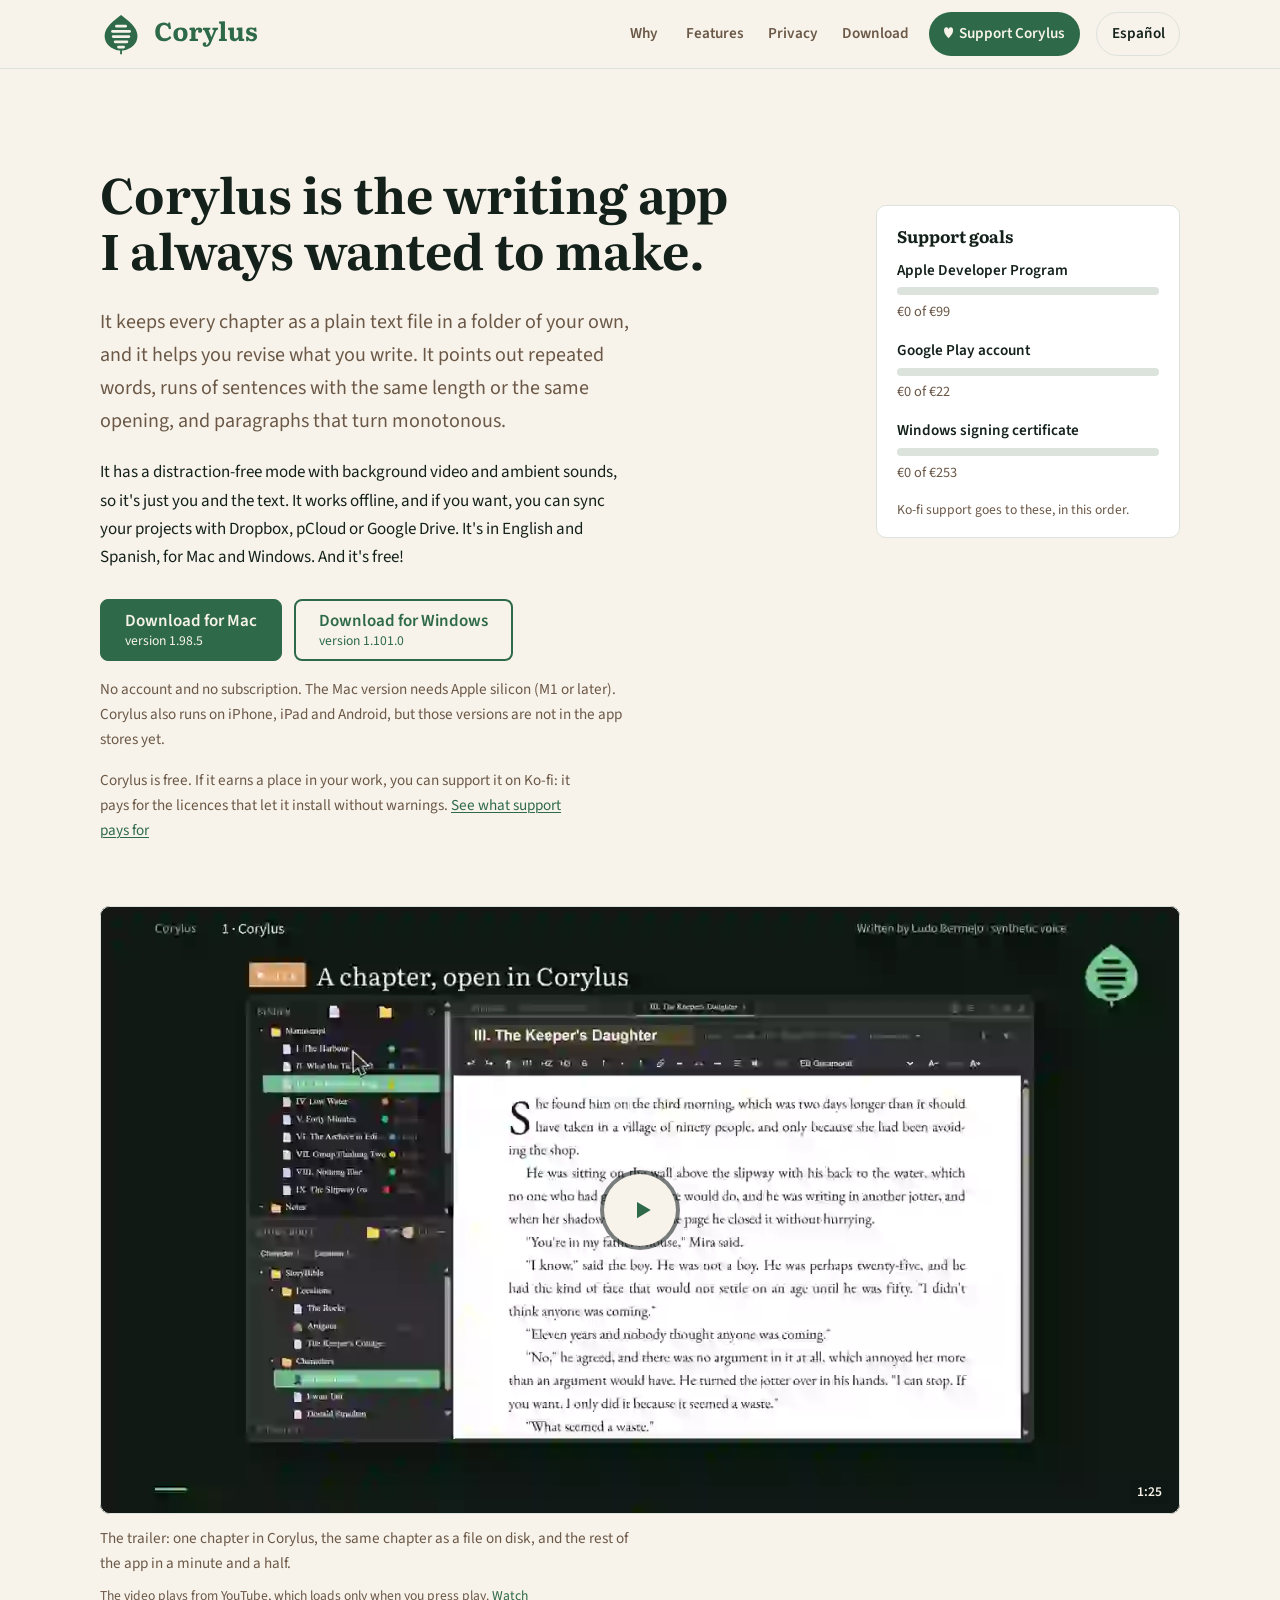
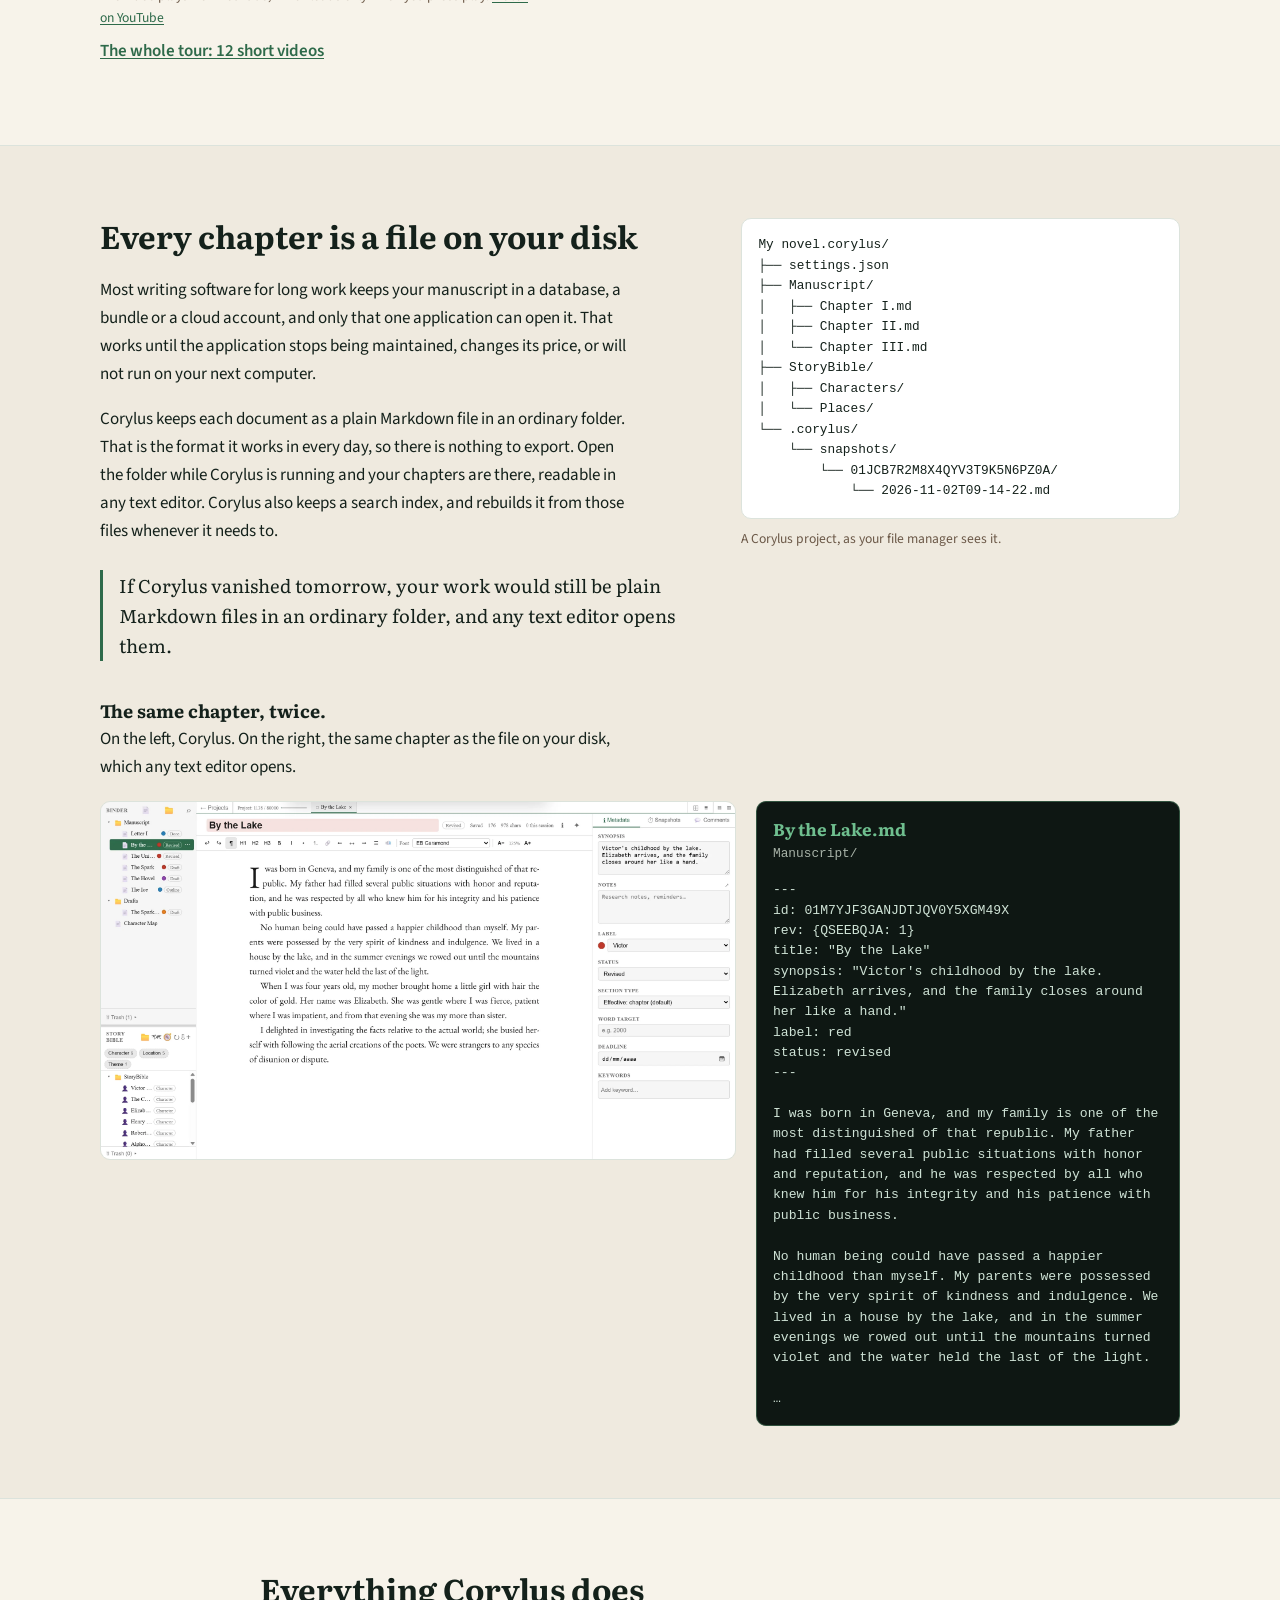
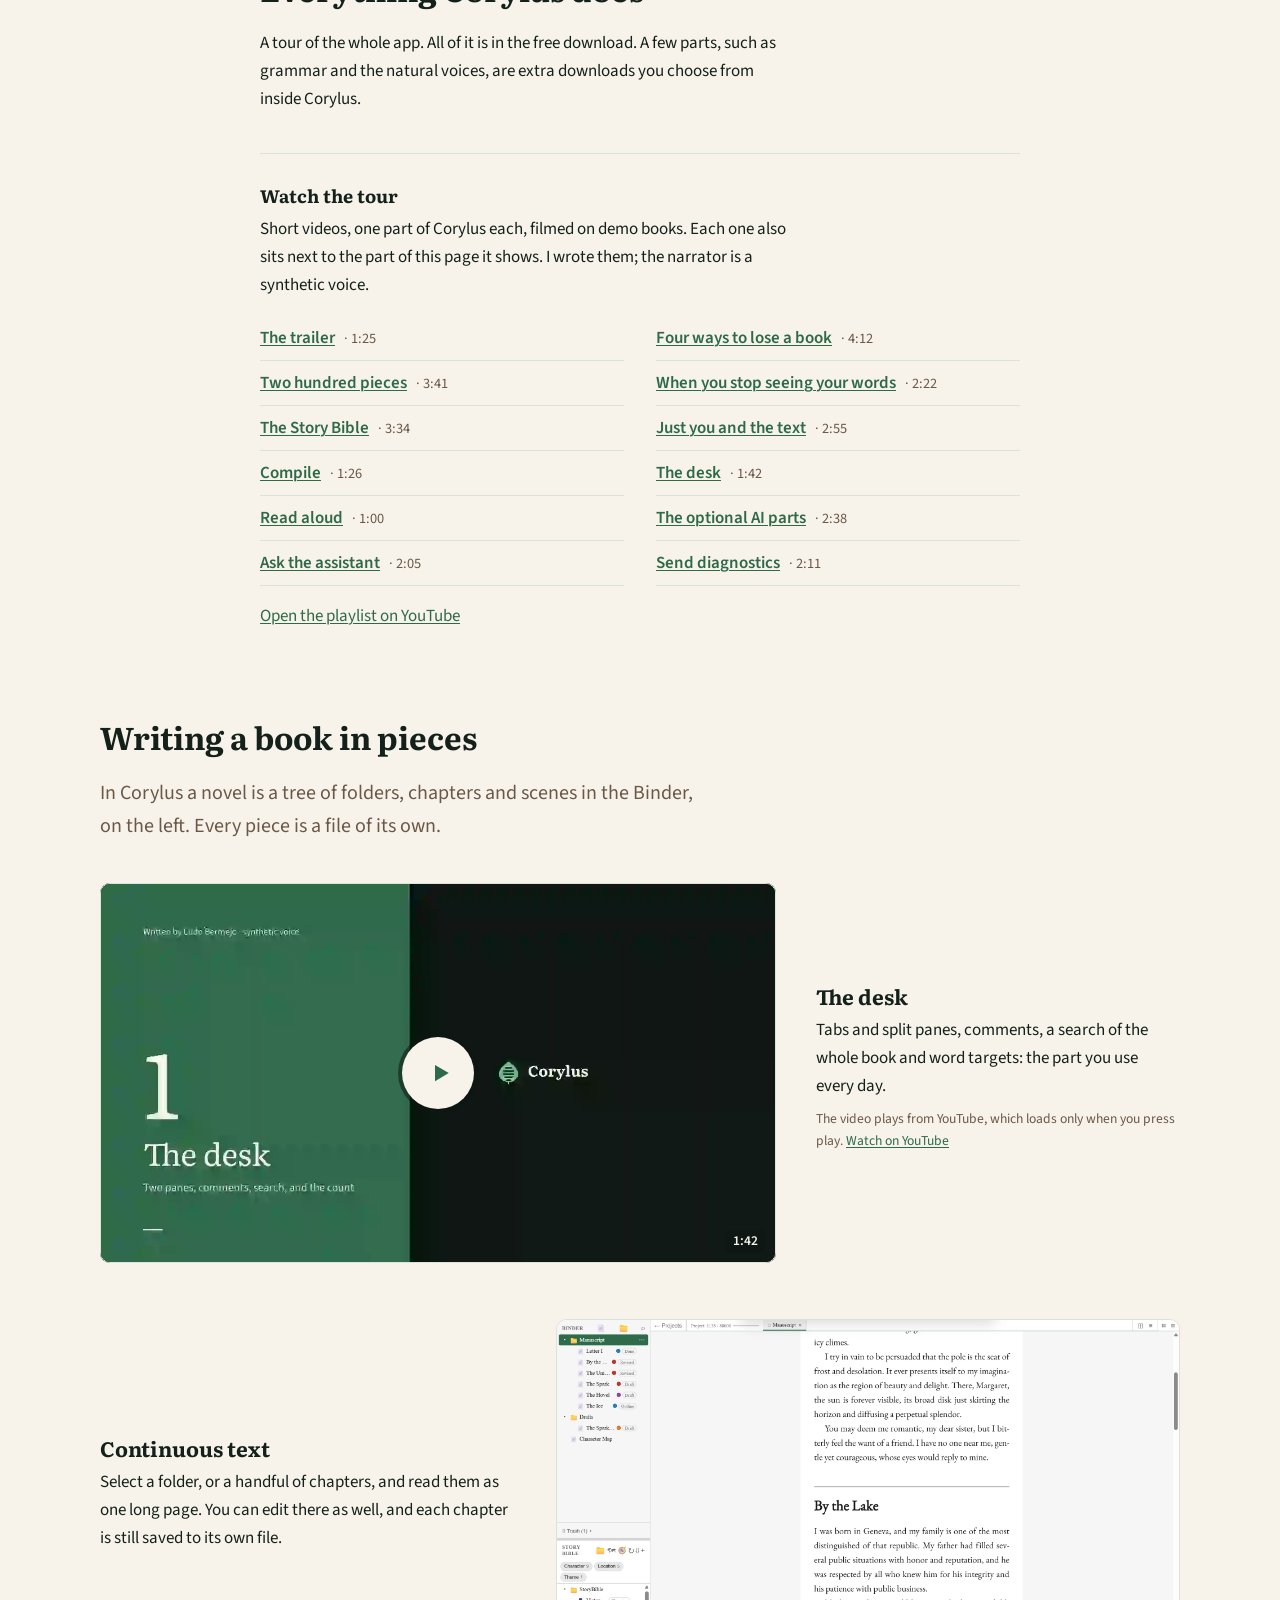
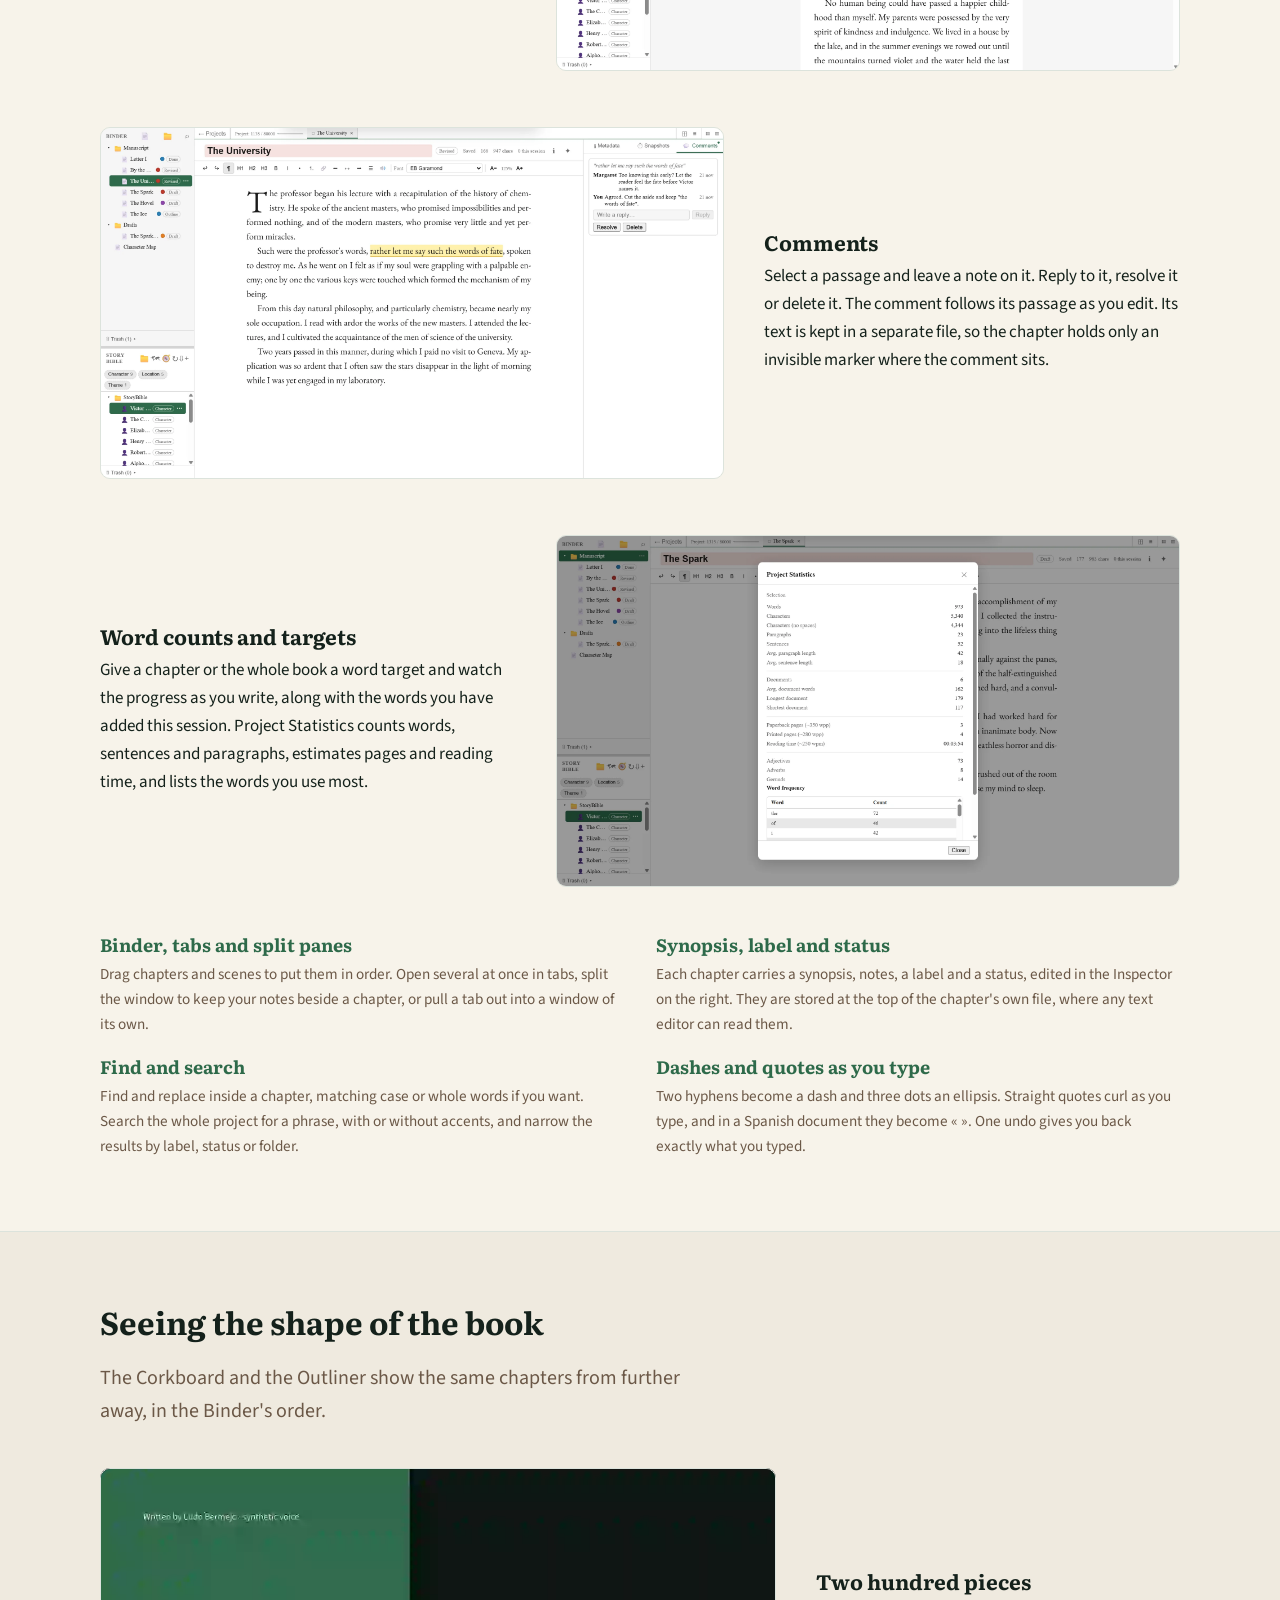
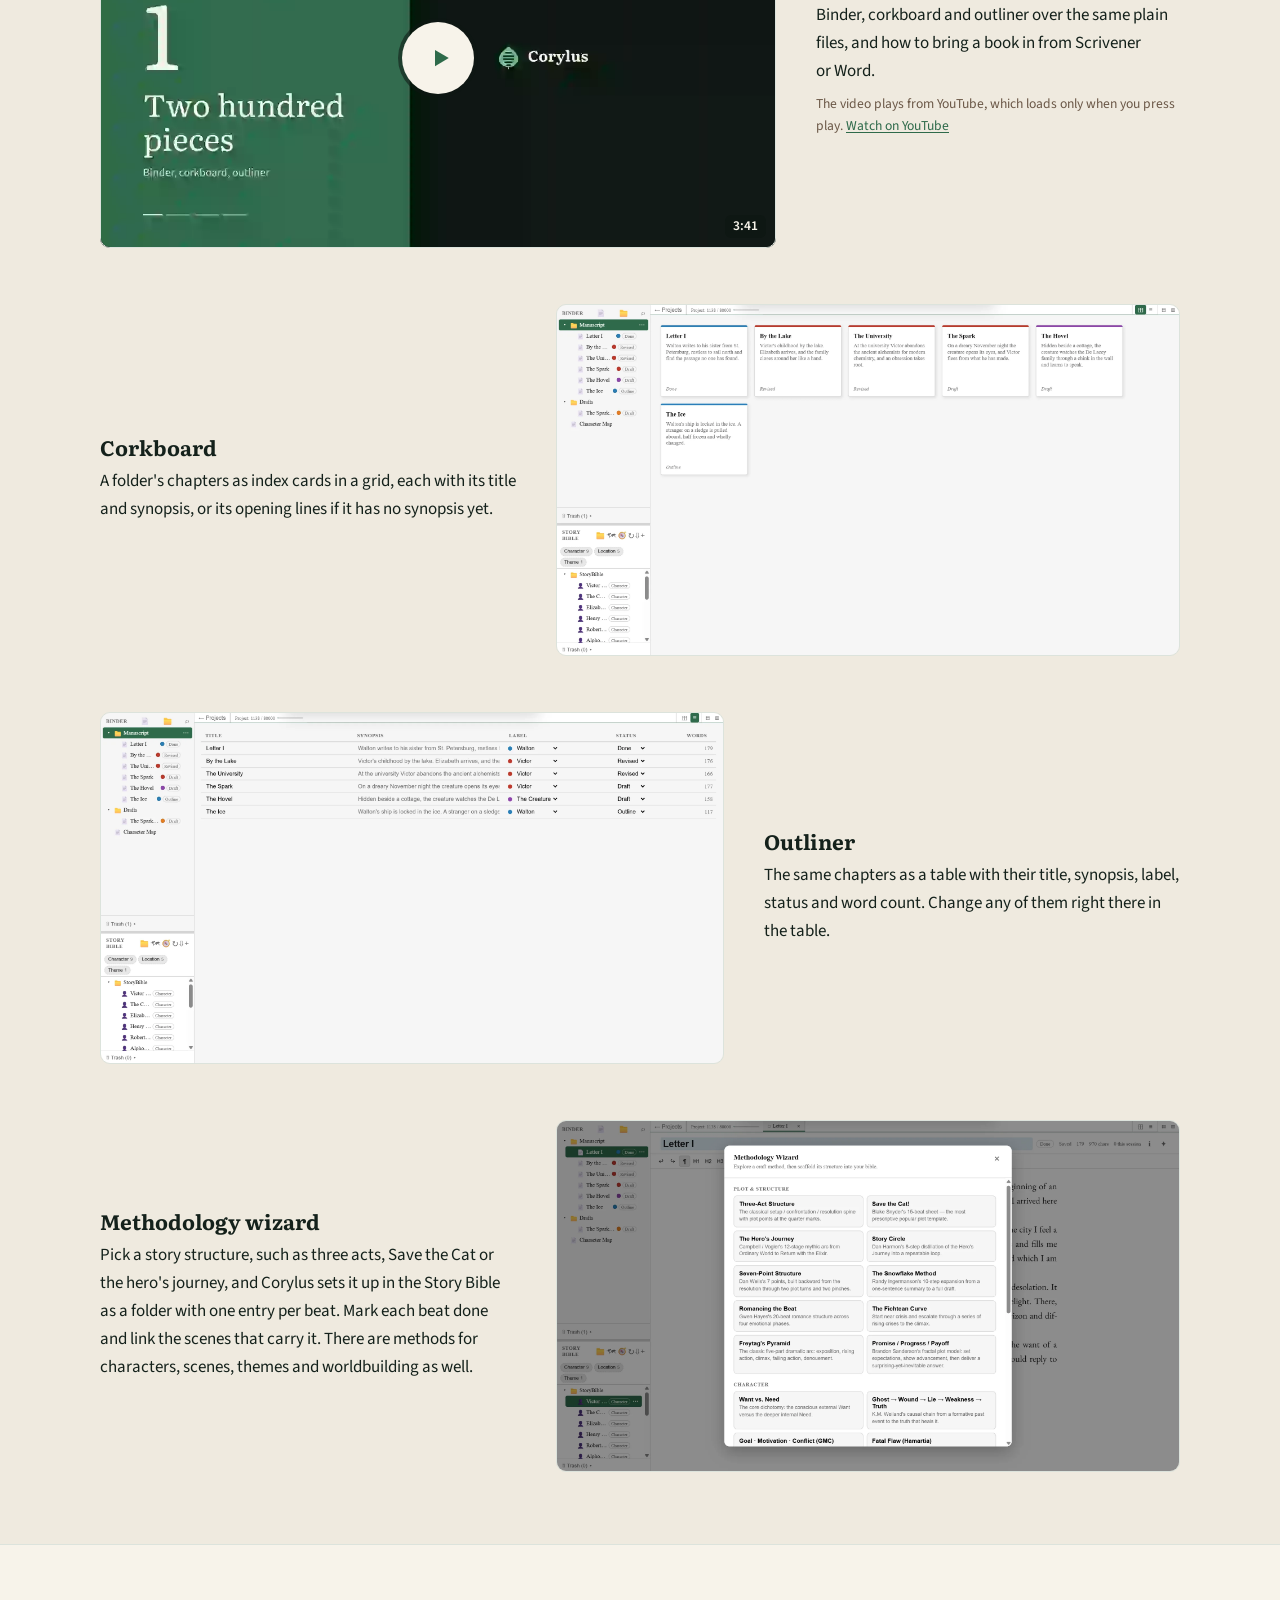
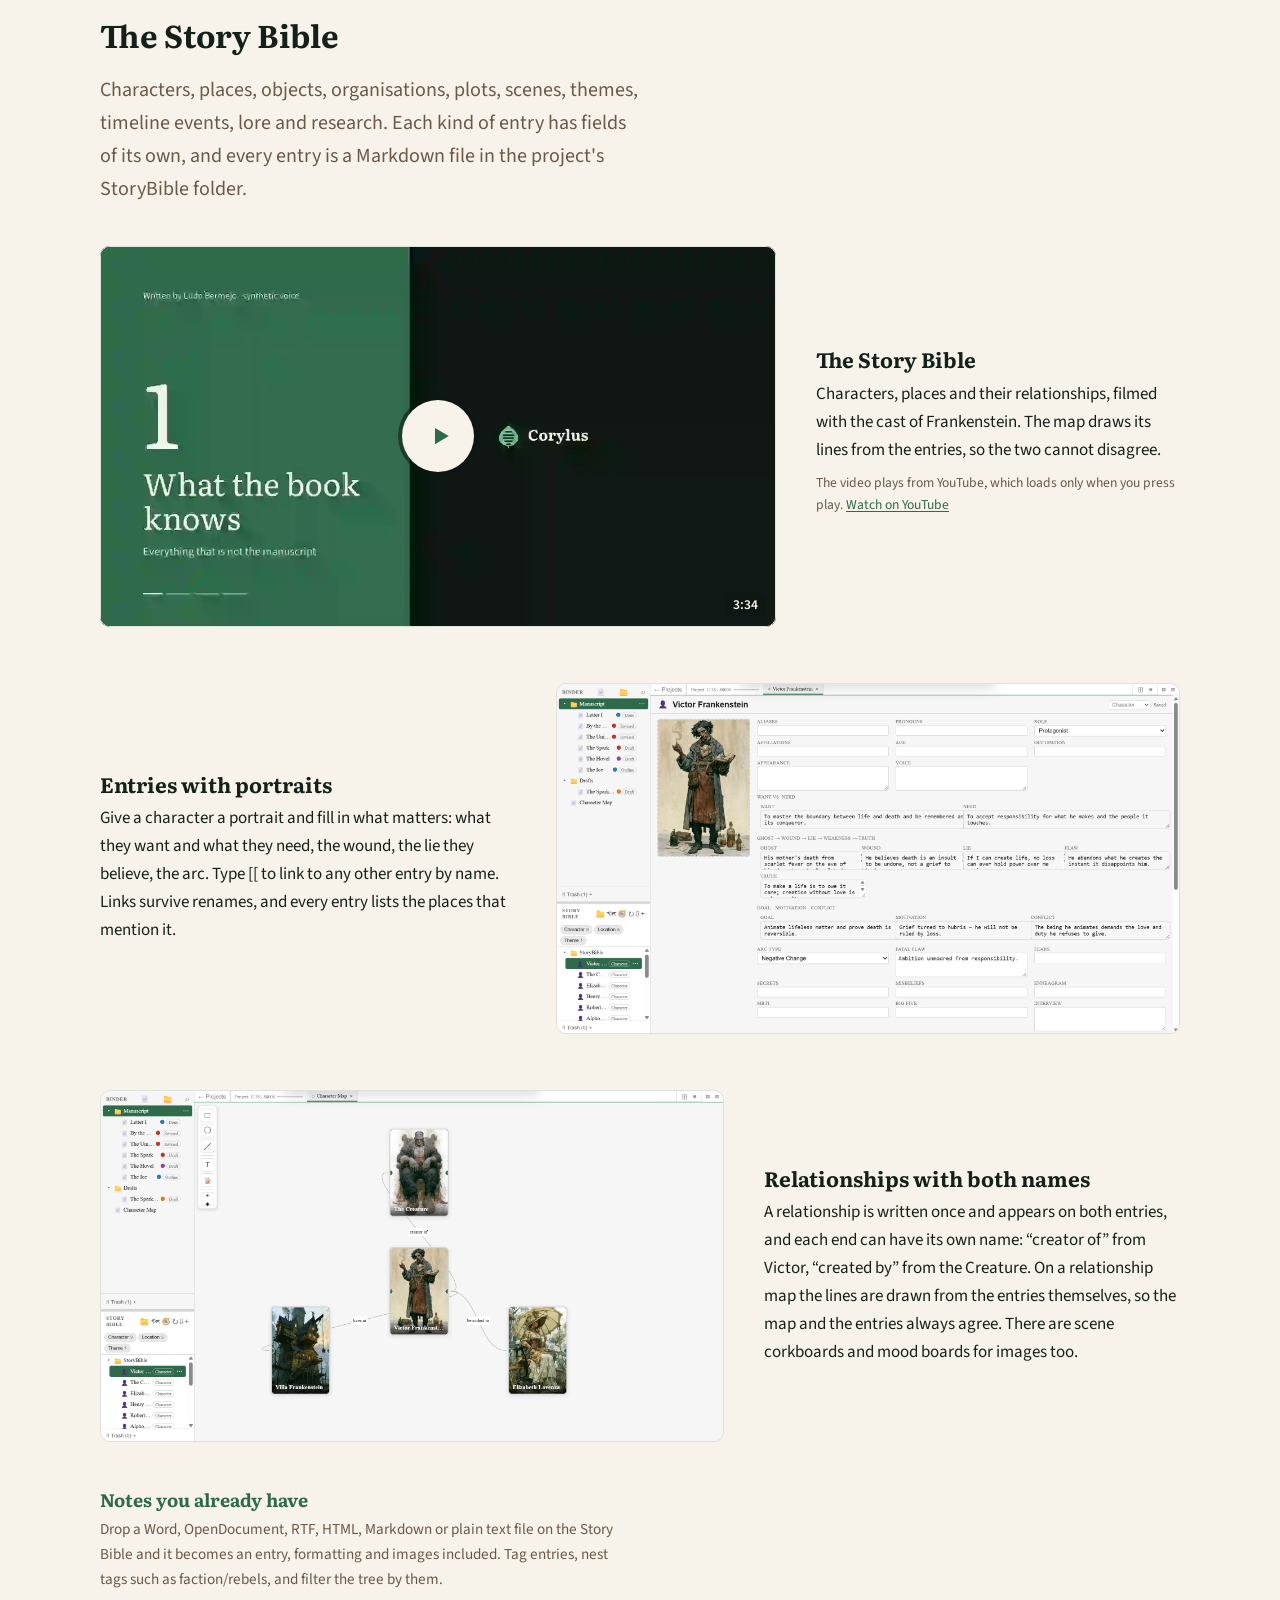
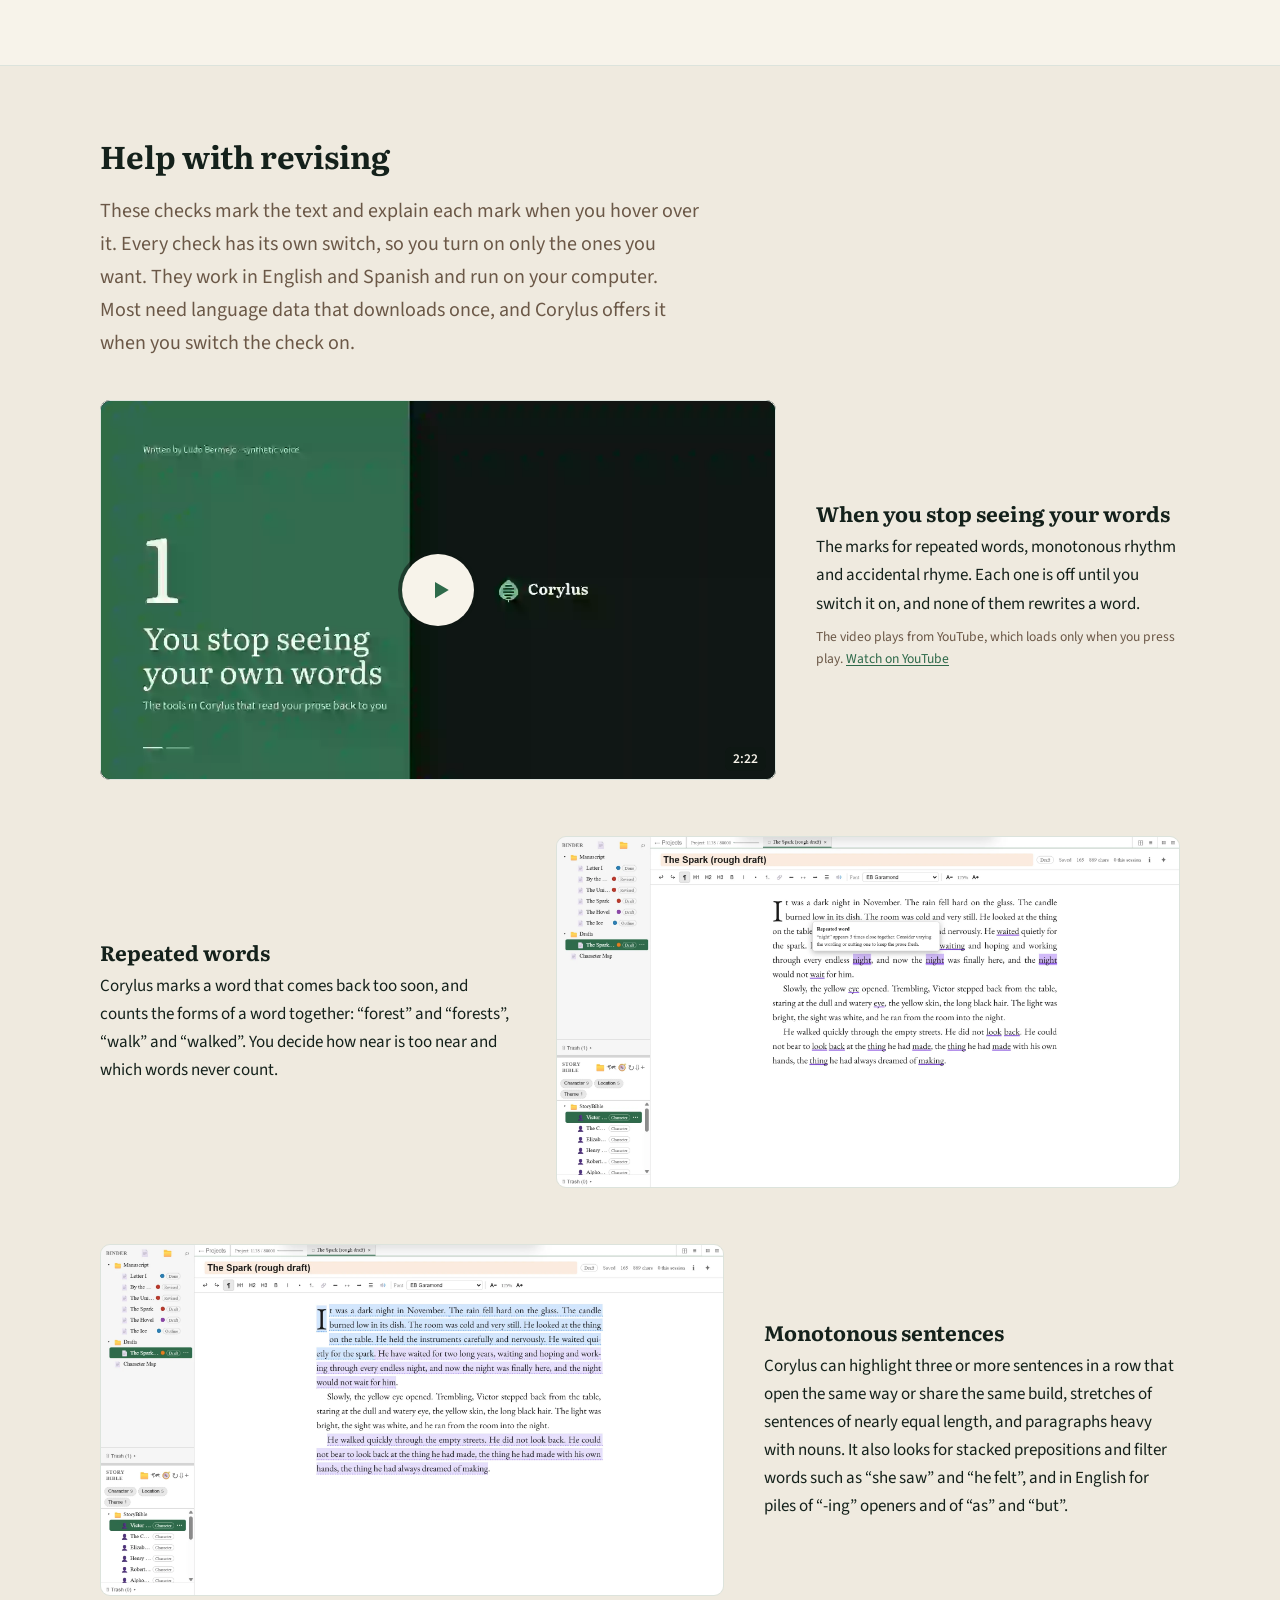
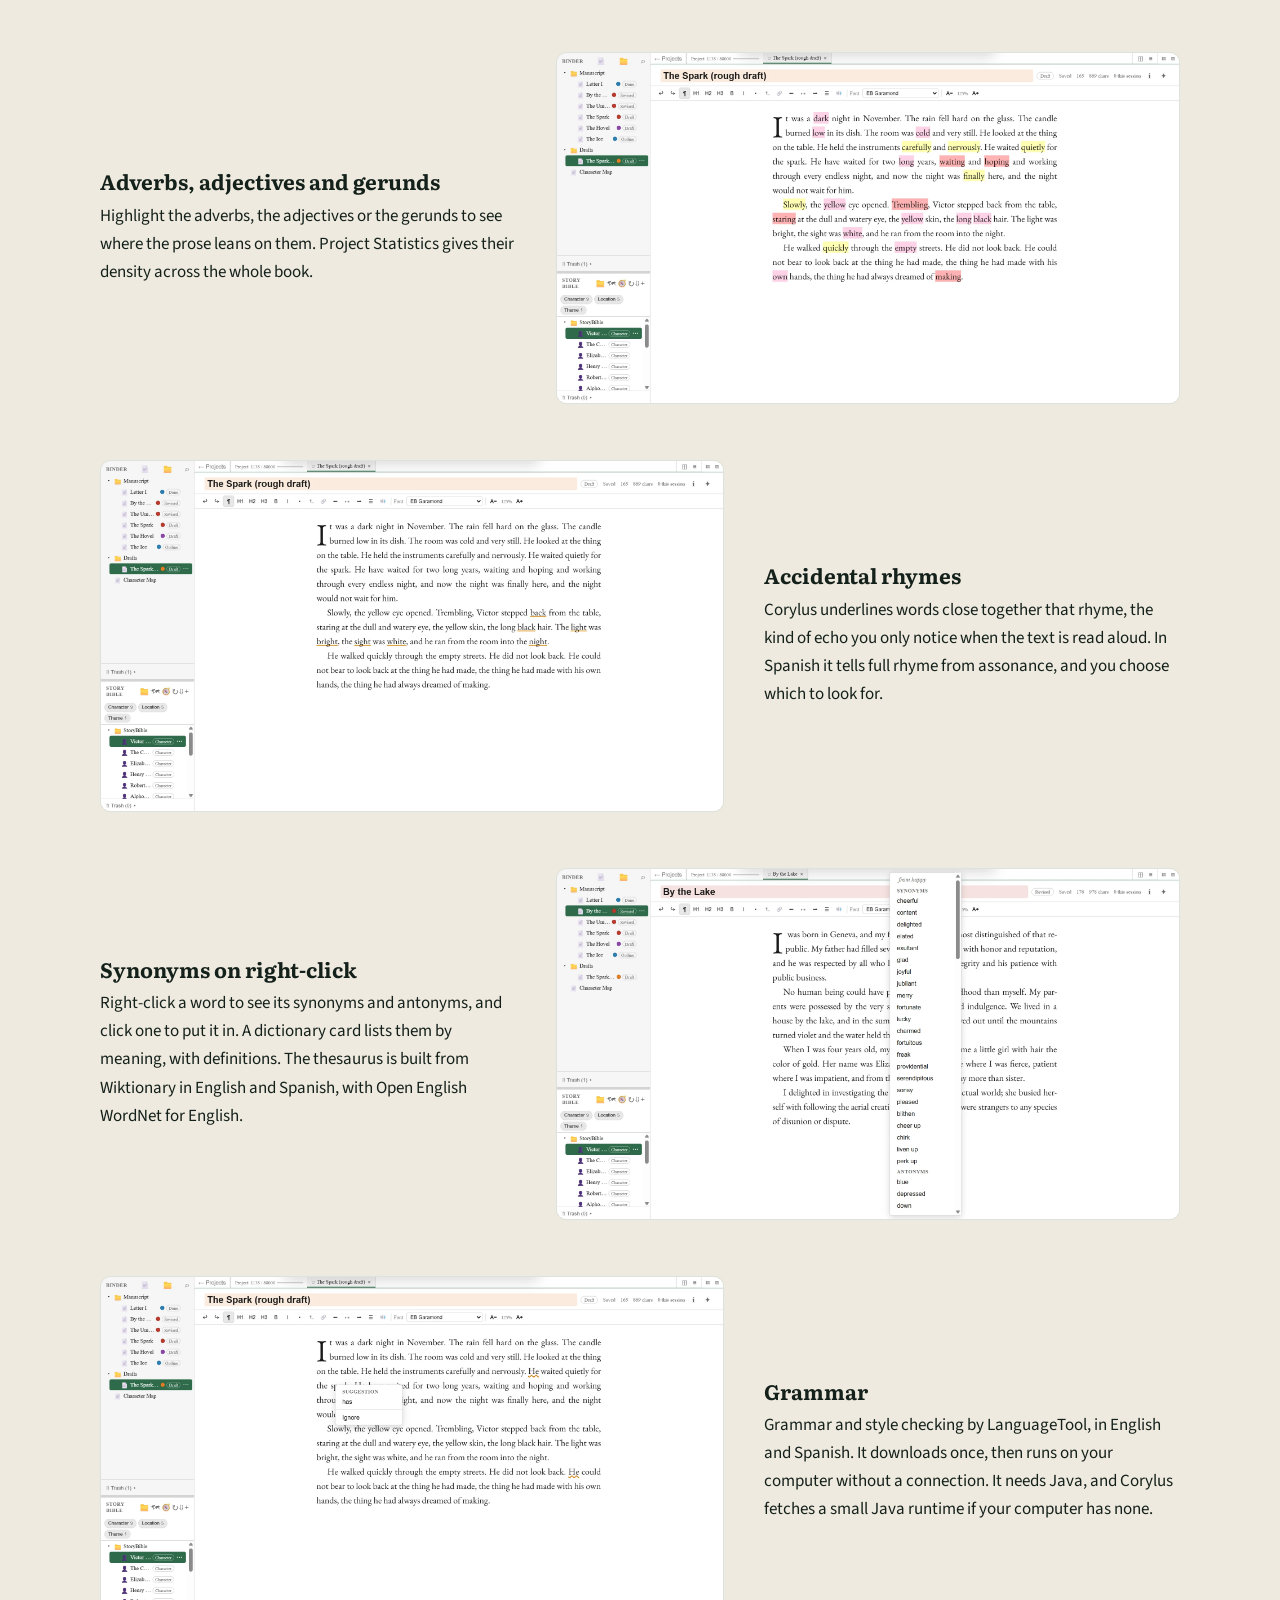
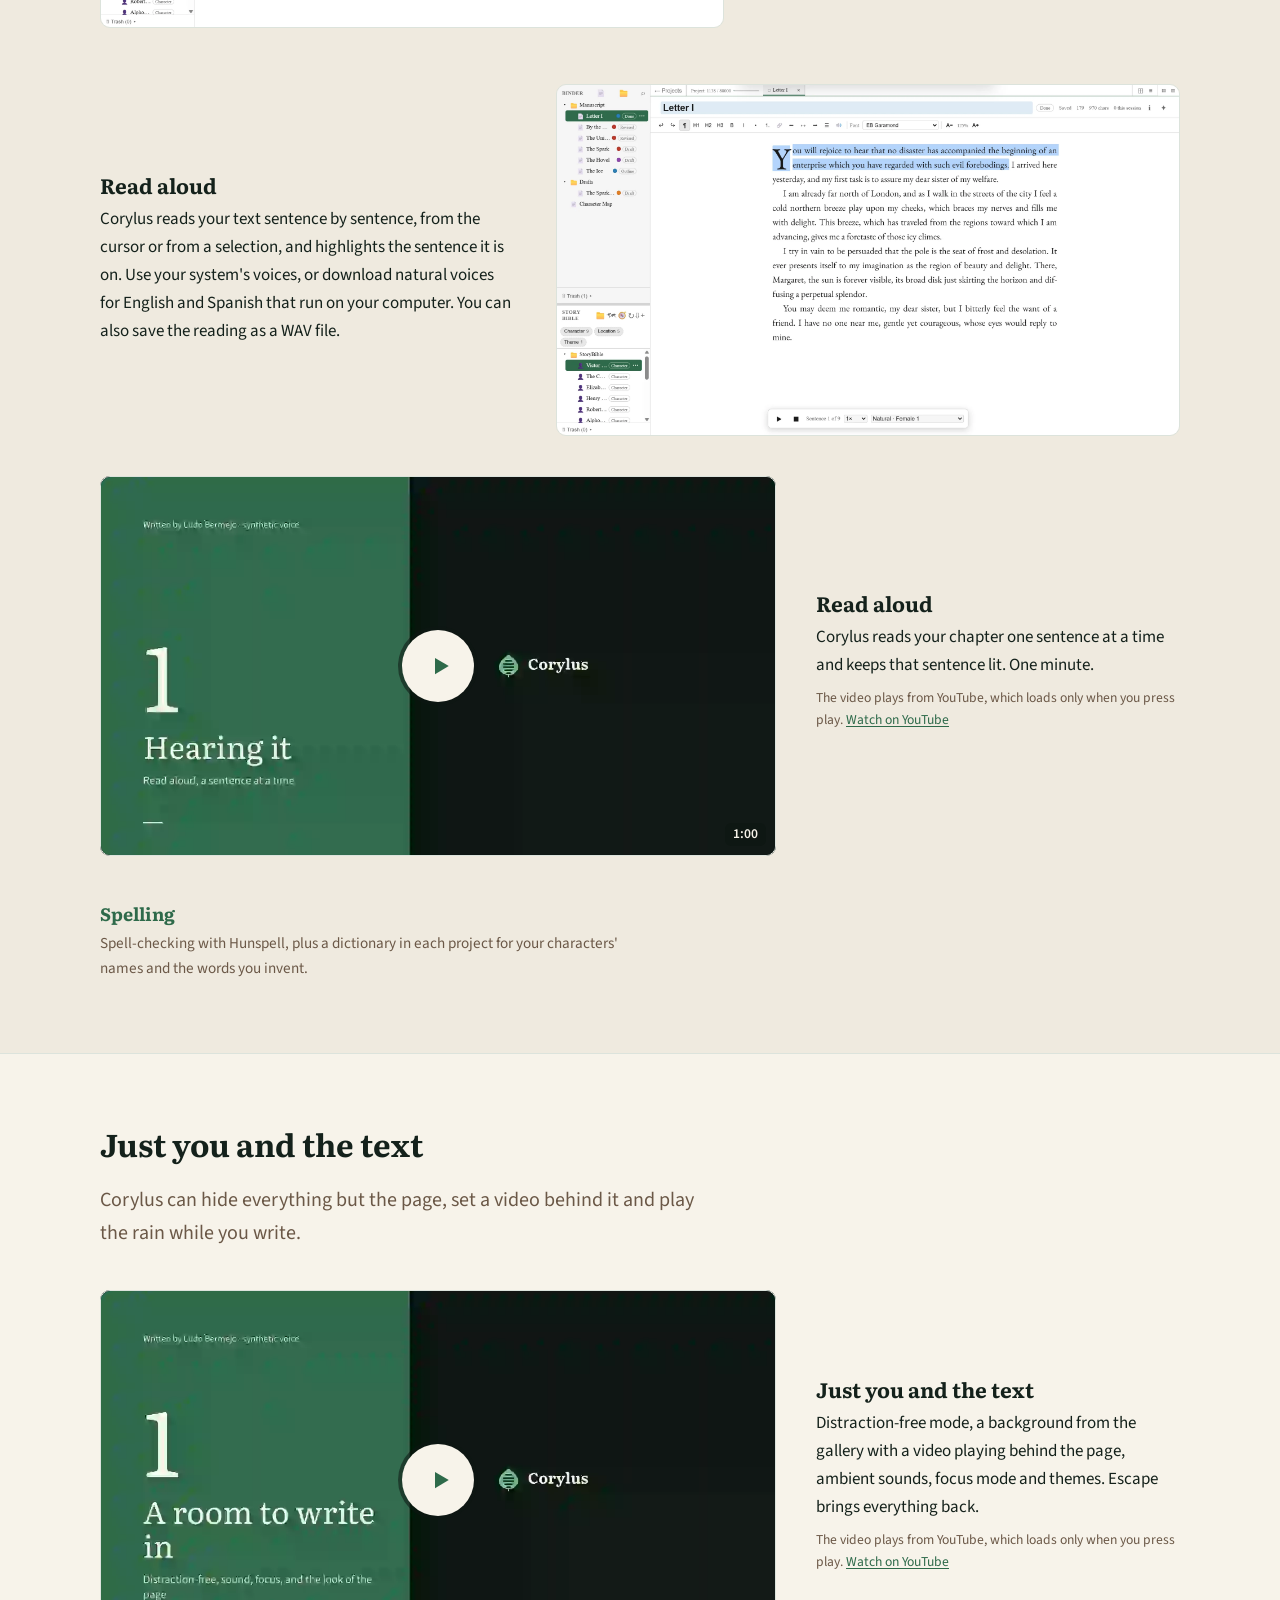
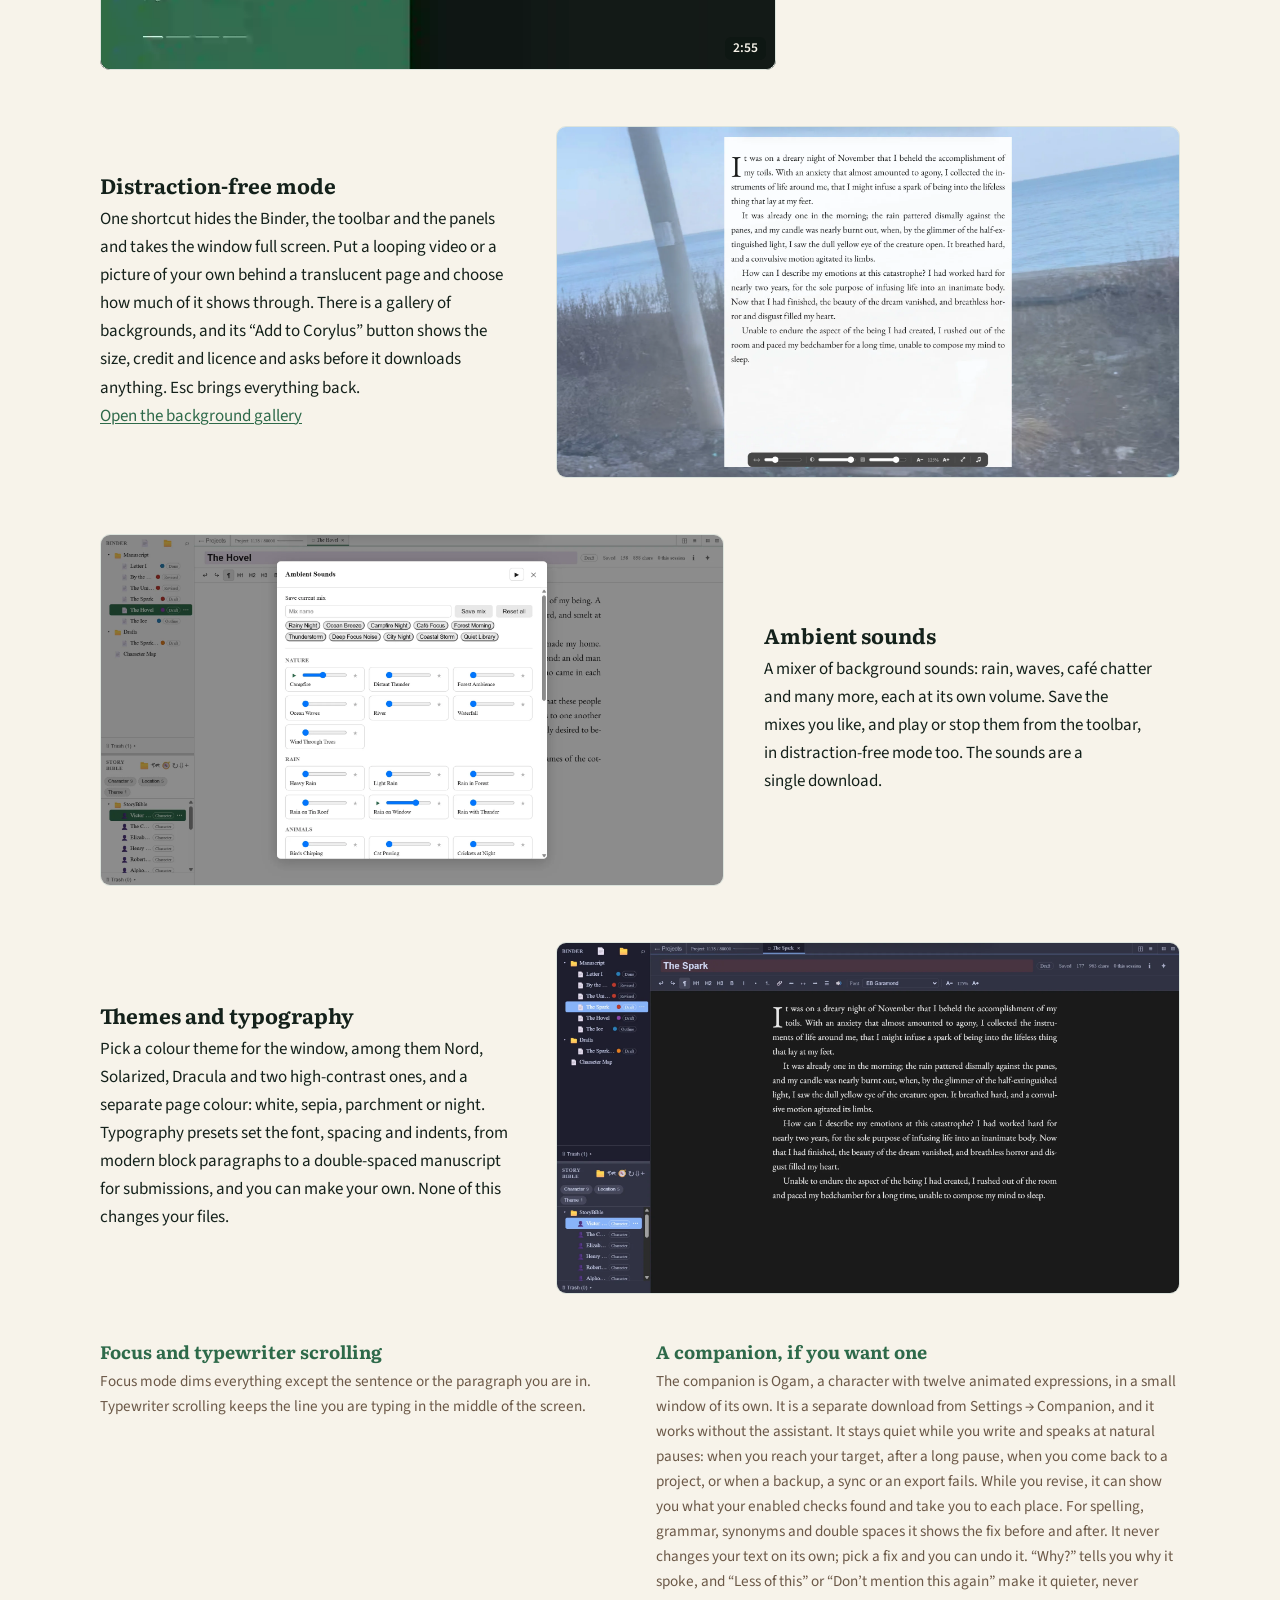
==== commit ea7956fa: "chore: rebuild for 1.101.0; the mascot is now the companion on the site" ====
--- a/index.html
+++ b/index.html
@@ -51,8 +51,8 @@
         <a class="btn" id="dl-mac" href="https://raw.githubusercontent.com/LudoBermejoES/corylus-releases/main/Corylus_1.98.5_aarch64.dmg">
           Download for Mac <span class="ver" data-ver-label="version">version 1.98.5</span>
         </a>
-        <a class="btn ghost" id="dl-win" href="https://raw.githubusercontent.com/LudoBermejoES/corylus-releases/main/Corylus_1.100.0_x64-setup.exe">
-          Download for Windows <span class="ver" data-ver-label="version">version 1.100.0</span>
+        <a class="btn ghost" id="dl-win" href="https://raw.githubusercontent.com/LudoBermejoES/corylus-releases/main/Corylus_1.101.0_x64-setup.exe">
+          Download for Windows <span class="ver" data-ver-label="version">version 1.101.0</span>
         </a>
       </p>
       <p class="note">No account and no subscription. The Mac version needs Apple silicon (M1 or later). Corylus also runs on iPhone, iPad and Android, but those versions are not in the app stores yet.</p>
@@ -125,7 +125,7 @@
       <div class="videos" id="videos">
         <h3>Watch the tour</h3>
         <p>Short videos, one part of Corylus each, filmed on demo books. Each one also sits next to the part of this page it shows. I wrote them; the narrator is a synthetic voice.</p>
-        <ol class="video-list"><li><a href="#hero-video">The trailer</a> <span class="len">· 1:25</span></li><li><a href="#safety">Four ways to lose a book</a> <span class="len">· 4:12</span></li><li><a href="#structure">Two hundred pieces</a> <span class="len">· 3:41</span></li><li><a href="#revise">When you stop seeing your words</a> <span class="len">· 2:22</span></li><li><a href="#bible">The Story Bible</a> <span class="len">· 3:34</span></li><li><a href="#environment">Just you and the text</a> <span class="len">· 2:55</span></li><li><a href="#finish">Compile</a> <span class="len">· 1:26</span></li><li><a href="#writing">The desk</a> <span class="len">· 1:42</span></li><li><a href="#read-aloud">Read aloud</a> <span class="len">· 1:00</span></li><li><a href="#extras">The optional AI parts</a> <span class="len">· 2:38</span></li><li><a href="#assistant-use">Ask the mascot</a> <span class="len">· 2:05</span></li><li><a href="#diagnostics">Send diagnostics</a> <span class="len">· 2:11</span></li></ol>
+        <ol class="video-list"><li><a href="#hero-video">The trailer</a> <span class="len">· 1:25</span></li><li><a href="#safety">Four ways to lose a book</a> <span class="len">· 4:12</span></li><li><a href="#structure">Two hundred pieces</a> <span class="len">· 3:41</span></li><li><a href="#revise">When you stop seeing your words</a> <span class="len">· 2:22</span></li><li><a href="#bible">The Story Bible</a> <span class="len">· 3:34</span></li><li><a href="#environment">Just you and the text</a> <span class="len">· 2:55</span></li><li><a href="#finish">Compile</a> <span class="len">· 1:26</span></li><li><a href="#writing">The desk</a> <span class="len">· 1:42</span></li><li><a href="#read-aloud">Read aloud</a> <span class="len">· 1:00</span></li><li><a href="#extras">The optional AI parts</a> <span class="len">· 2:38</span></li><li><a href="#assistant-use">Ask the assistant</a> <span class="len">· 2:05</span></li><li><a href="#diagnostics">Send diagnostics</a> <span class="len">· 2:11</span></li></ol>
         <p><a href="https://www.youtube.com/playlist?list=PLM2yuZIkkOv4" rel="noopener">Open the playlist on YouTube</a></p>
       </div>
     </div>
@@ -173,7 +173,7 @@
       <p class="lead">Corylus can hide everything but the page, set a video behind it and play the rain while you write.</p>
       <article class="video video-block"><div class="video-frame" data-video="X-iH9zHspcE" data-title="Just you and the text"><a class="video-play" href="https://www.youtube.com/watch?v=X-iH9zHspcE" aria-label="Play “Just you and the text” (loads YouTube)"><img src="assets/videos/en/environment.webp" alt="" width="1280" height="720" loading="lazy"><span class="video-btn" aria-hidden="true"><svg viewBox="0 0 24 24" width="28" height="28" aria-hidden="true" focusable="false"><path d="M8 5.5v13l11-6.5z" fill="currentColor"/></svg></span><span class="video-len">2:55</span></a></div><div class="video-text"><h3>Just you and the text</h3><p>Distraction-free mode, a background from the gallery with a video playing behind the page, ambient sounds, focus mode and themes. Escape brings everything back.</p><p class="note video-note">The video plays from YouTube, which loads only when you press play. <a href="https://www.youtube.com/watch?v=X-iH9zHspcE">Watch on YouTube</a></p></div></article>
       <div class="feature"><div><h3>Distraction-free mode</h3><p>One shortcut hides the Binder, the toolbar and the panels and takes the window full screen. Put a looping video or a picture of your own behind a translucent page and choose how much of it shows through. There is a gallery of backgrounds, and its “Add to Corylus” button shows the size, credit and licence and asks before it downloads anything. Esc brings everything back.</p><p class="feat-link"><a href="https://ludobermejoes.github.io/corylus-distractionfree-wallpaper" rel="noopener">Open the background gallery</a></p></div><figure class="feature-shot"><a class="zoom" href="assets/shots/distraction-free.webp"><img src="assets/shots/distraction-free.webp" alt="Distraction-free mode: a chapter on a translucent page over a background video, with the floating control bar." width="2208" height="1242" loading="lazy"></a></figure></div><div class="feature"><div><h3>Ambient sounds</h3><p>A mixer of background sounds: rain, waves, café chatter and many more, each at its own volume. Save the mixes you like, and play or stop them from the toolbar, in distraction-free mode too. The sounds are a single download.</p></div><figure class="feature-shot"><a class="zoom" href="assets/shots/ambient-sounds.webp"><img src="assets/shots/ambient-sounds.webp" alt="The Ambient Sounds mixer, with sounds grouped by category and a volume slider for each." width="2208" height="1242" loading="lazy"></a></figure></div><div class="feature"><div><h3>Themes and typography</h3><p>Pick a colour theme for the window, among them Nord, Solarized, Dracula and two high-contrast ones, and a separate page colour: white, sepia, parchment or night. Typography presets set the font, spacing and indents, from modern block paragraphs to a double-spaced manuscript for submissions, and you can make your own. None of this changes your files.</p></div><figure class="feature-shot"><a class="zoom" href="assets/shots/themes.webp"><img src="assets/shots/themes.webp" alt="A chapter shown in a different colour theme." width="2208" height="1242" loading="lazy"></a></figure></div>
-      <ul class="grid two"><li><h3>Focus and typewriter scrolling</h3><p>Focus mode dims everything except the sentence or the paragraph you are in. Typewriter scrolling keeps the line you are typing in the middle of the screen.</p></li></ul>
+      <ul class="grid two"><li><h3>Focus and typewriter scrolling</h3><p>Focus mode dims everything except the sentence or the paragraph you are in. Typewriter scrolling keeps the line you are typing in the middle of the screen.</p></li><li><h3>A companion, if you want one</h3><p>The companion is Ogam, a character with twelve animated expressions, in a small window of its own. It is a separate download from Settings → Companion, and it works without the assistant. It stays quiet while you write and speaks at natural pauses: when you reach your target, after a long pause, when you come back to a project, or when a backup, a sync or an export fails. While you revise, it can show you what your enabled checks found and take you to each place. For spelling, grammar, synonyms and double spaces it shows the fix before and after. It never changes your text on its own; pick a fix and you can undo it. “Why?” tells you why it spoke, and “Less of this” or “Don’t mention this again” make it quieter, never louder. It runs on your computer, and its comments come from counts and from what your checks found, never from reading your text.</p></li></ul>
     </div>
   </section>
   <section class="group band" id="safety">
@@ -207,9 +207,9 @@
     <div class="wrap">
       <h2>Optional extras that use AI</h2>
       <p class="lead">Two parts of Corylus use AI. Both stay off until you install them, and everything above works without them.</p>
-      <article class="video video-block"><div class="video-frame" data-video="gES1MkVjSfg" data-title="The optional AI parts"><a class="video-play" href="https://www.youtube.com/watch?v=gES1MkVjSfg" aria-label="Play “The optional AI parts” (loads YouTube)"><img src="assets/videos/en/extras.webp" alt="" width="1280" height="720" loading="lazy"><span class="video-btn" aria-hidden="true"><svg viewBox="0 0 24 24" width="28" height="28" aria-hidden="true" focusable="false"><path d="M8 5.5v13l11-6.5z" fill="currentColor"/></svg></span><span class="video-len">2:38</span></a></div><div class="video-text"><h3>The optional AI parts</h3><p>The assistant that runs on your computer, and how an AI app such as Claude connects to a project, with a permission you set per project. Both stay off until you install them.</p><p class="note video-note">The video plays from YouTube, which loads only when you press play. <a href="https://www.youtube.com/watch?v=gES1MkVjSfg">Watch on YouTube</a></p></div></article><div id="assistant-use"><article class="video video-block"><div class="video-frame" data-video="bvnpAH46VKI" data-title="Ask the mascot"><a class="video-play" href="https://www.youtube.com/watch?v=bvnpAH46VKI" aria-label="Play “Ask the mascot” (loads YouTube)"><img src="assets/videos/en/assistant-use.webp" alt="" width="1280" height="720" loading="lazy"><span class="video-btn" aria-hidden="true"><svg viewBox="0 0 24 24" width="28" height="28" aria-hidden="true" focusable="false"><path d="M8 5.5v13l11-6.5z" fill="currentColor"/></svg></span><span class="video-len">2:05</span></a></div><div class="video-text"><h3>Ask the mascot</h3><p>Ask the mascot, or the assistant panel, in plain words. It splits the editor, counts your words, finds the chapters that mention a name and shows you what a chapter says. Anything that would change your text stops and asks you first.</p><p class="note video-note">The video plays from YouTube, which loads only when you press play. <a href="https://www.youtube.com/watch?v=bvnpAH46VKI">Watch on YouTube</a></p></div></article></div>
-      
-      <ul class="grid two"><li><h3>A local assistant</h3><p>An assistant panel that answers questions about your own book, using a Qwen3 model that runs on your computer through Ollama. The model is a download of about 1 to 9 GB, and Corylus suggests one sized to your computer&#x27;s memory. On Windows it can run on an NVIDIA, AMD or Intel graphics card, which answers much faster; Corylus downloads only the add-on that card needs. Ask it in plain words to open a panel or split the editor, and it does. Anything that would change your text stops and asks you first. You can also talk to it through the mascot, which sits in a small window of its own and stays off until you switch it on.</p></li><li><h3>AI apps, through MCP</h3><p>If you use an AI app that supports MCP, such as Claude Desktop or Claude Code, you can let it read your project and, if you allow it, edit it. You choose per project: nothing, read only, ask before each change, or change freely. Corylus takes a snapshot before every change and keeps a log where you can undo any of them. What the app reads goes to that app&#x27;s own service, under its terms.</p></li></ul>
+      <article class="video video-block"><div class="video-frame" data-video="gES1MkVjSfg" data-title="The optional AI parts"><a class="video-play" href="https://www.youtube.com/watch?v=gES1MkVjSfg" aria-label="Play “The optional AI parts” (loads YouTube)"><img src="assets/videos/en/extras.webp" alt="" width="1280" height="720" loading="lazy"><span class="video-btn" aria-hidden="true"><svg viewBox="0 0 24 24" width="28" height="28" aria-hidden="true" focusable="false"><path d="M8 5.5v13l11-6.5z" fill="currentColor"/></svg></span><span class="video-len">2:38</span></a></div><div class="video-text"><h3>The optional AI parts</h3><p>The assistant that runs on your computer, and how an AI app such as Claude connects to a project, with a permission you set per project. Both stay off until you install them.</p><p class="note video-note">The video plays from YouTube, which loads only when you press play. <a href="https://www.youtube.com/watch?v=gES1MkVjSfg">Watch on YouTube</a></p></div></article><div id="assistant-use"><article class="video video-block"><div class="video-frame" data-video="bvnpAH46VKI" data-title="Ask the assistant"><a class="video-play" href="https://www.youtube.com/watch?v=bvnpAH46VKI" aria-label="Play “Ask the assistant” (loads YouTube)"><img src="assets/videos/en/assistant-use.webp" alt="" width="1280" height="720" loading="lazy"><span class="video-btn" aria-hidden="true"><svg viewBox="0 0 24 24" width="28" height="28" aria-hidden="true" focusable="false"><path d="M8 5.5v13l11-6.5z" fill="currentColor"/></svg></span><span class="video-len">2:05</span></a></div><div class="video-text"><h3>Ask the assistant</h3><p>Ask the assistant in plain words, in its panel or through the companion, which the video still calls the mascot. It splits the editor, counts your words, finds the chapters that mention a name and shows you what a chapter says. Anything that would change your text stops and asks you first.</p><p class="note video-note">The video plays from YouTube, which loads only when you press play. <a href="https://www.youtube.com/watch?v=bvnpAH46VKI">Watch on YouTube</a></p></div></article></div>
+      
+      <ul class="grid two"><li><h3>A local assistant</h3><p>An assistant panel that answers questions about your own book, using a Qwen3 model that runs on your computer through Ollama. The model is a download of about 1 to 9 GB, and Corylus suggests one sized to your computer&#x27;s memory. On Windows it can run on an NVIDIA, AMD or Intel graphics card, which answers much faster; Corylus downloads only the add-on that card needs. Ask it in plain words to open a panel or split the editor, and it does. Anything that would change your text stops and asks you first. You can also talk to it through the companion, a character in a small window of its own that stays off until you switch it on.</p></li><li><h3>AI apps, through MCP</h3><p>If you use an AI app that supports MCP, such as Claude Desktop or Claude Code, you can let it read your project and, if you allow it, edit it. You choose per project: nothing, read only, ask before each change, or change freely. Corylus takes a snapshot before every change and keeps a log where you can undo any of them. What the app reads goes to that app&#x27;s own service, under its terms.</p></li></ul>
     </div>
   </section>
 
@@ -241,7 +241,7 @@
       <h2>Download Corylus</h2>
       <p class="downloads">
         <a class="btn" href="https://raw.githubusercontent.com/LudoBermejoES/corylus-releases/main/Corylus_1.98.5_aarch64.dmg">Download for Mac</a>
-        <a class="btn ghost" href="https://raw.githubusercontent.com/LudoBermejoES/corylus-releases/main/Corylus_1.100.0_x64-setup.exe">Download for Windows</a>
+        <a class="btn ghost" href="https://raw.githubusercontent.com/LudoBermejoES/corylus-releases/main/Corylus_1.101.0_x64-setup.exe">Download for Windows</a>
       </p>
       <p class="note">Corylus already runs on iPhone, iPad and Android: the same app, opening the same project folders. I can&#x27;t hand those versions out yet, because the App Store and Google Play need developer accounts I don&#x27;t have yet. Paying for them is part of what support on Ko-fi is for.</p>
       <p class="note">Corylus is not notarized by Apple yet, so the first time you open it macOS says the developer cannot be verified. Right-click Corylus.app, choose Open, then Open again. On macOS 15 or later, go to System Settings, then Privacy &amp; Security, and click Open Anyway. You only do this once per download.</p>
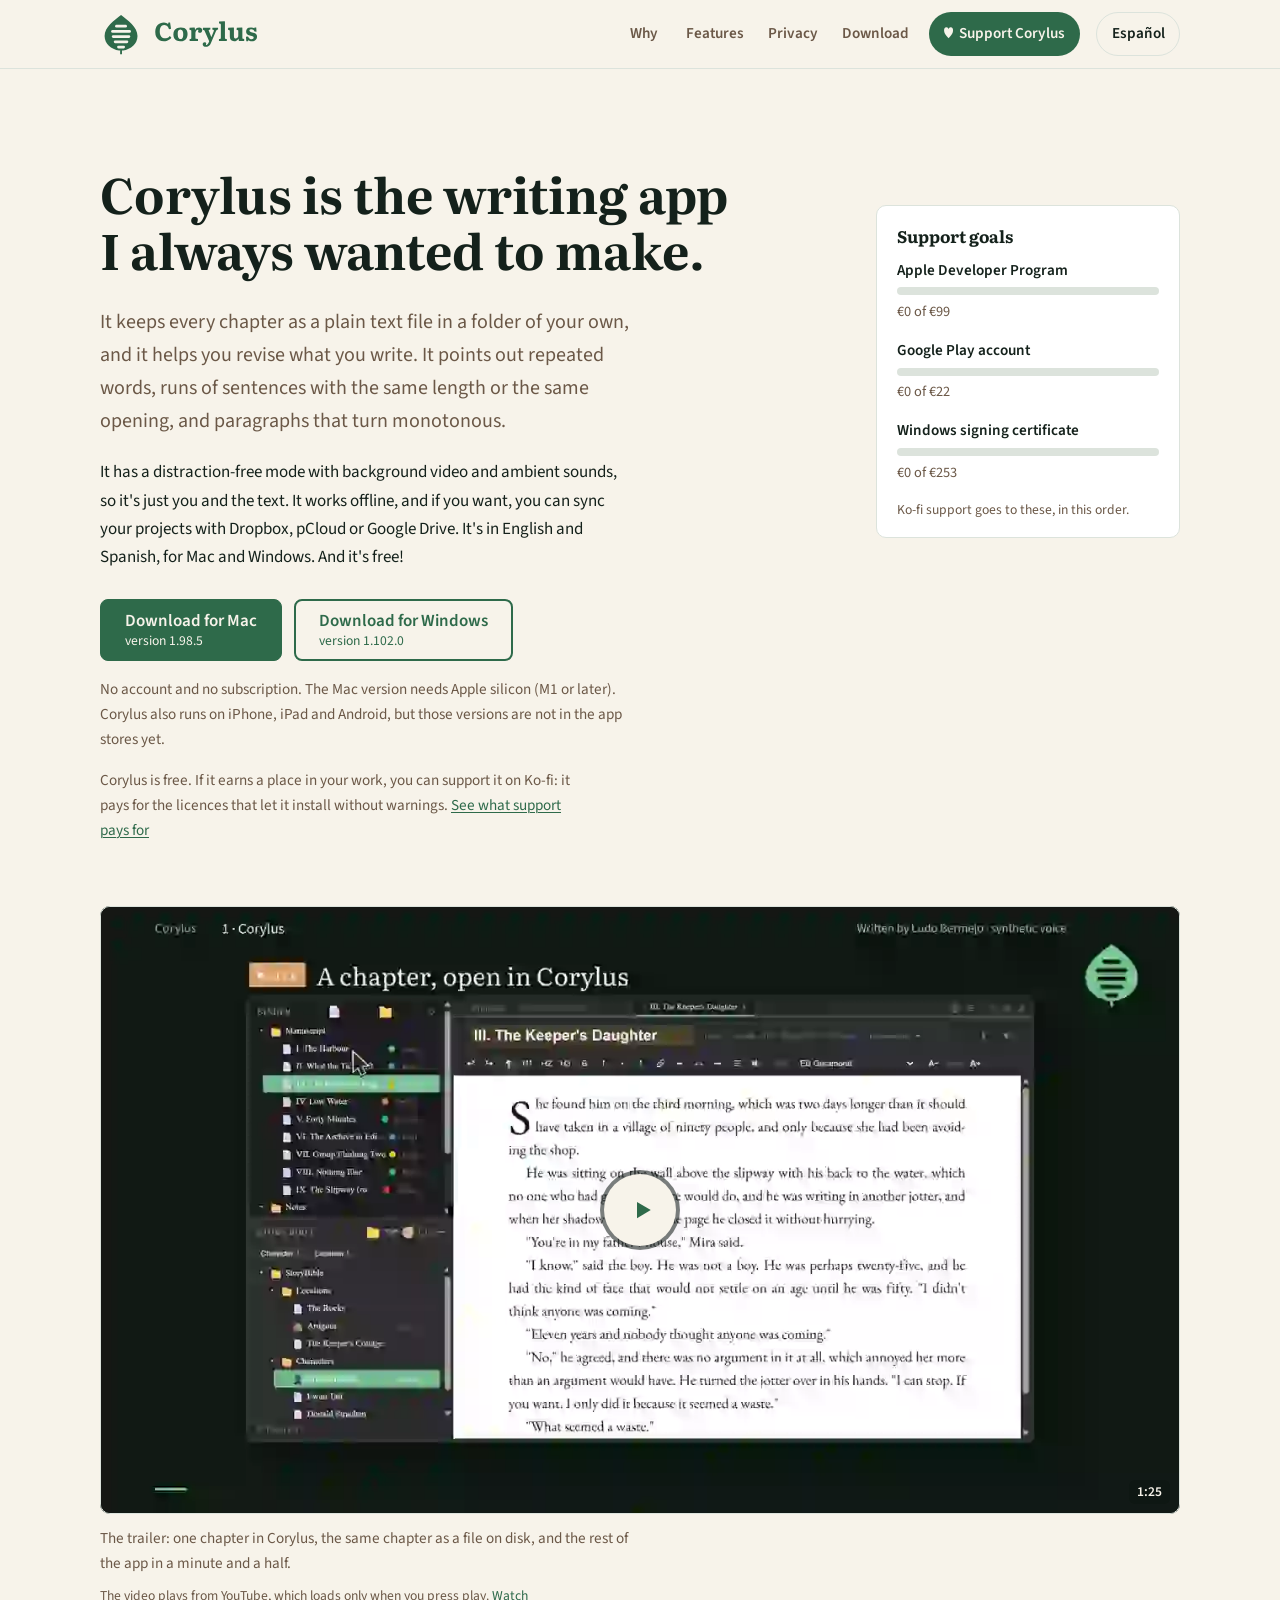
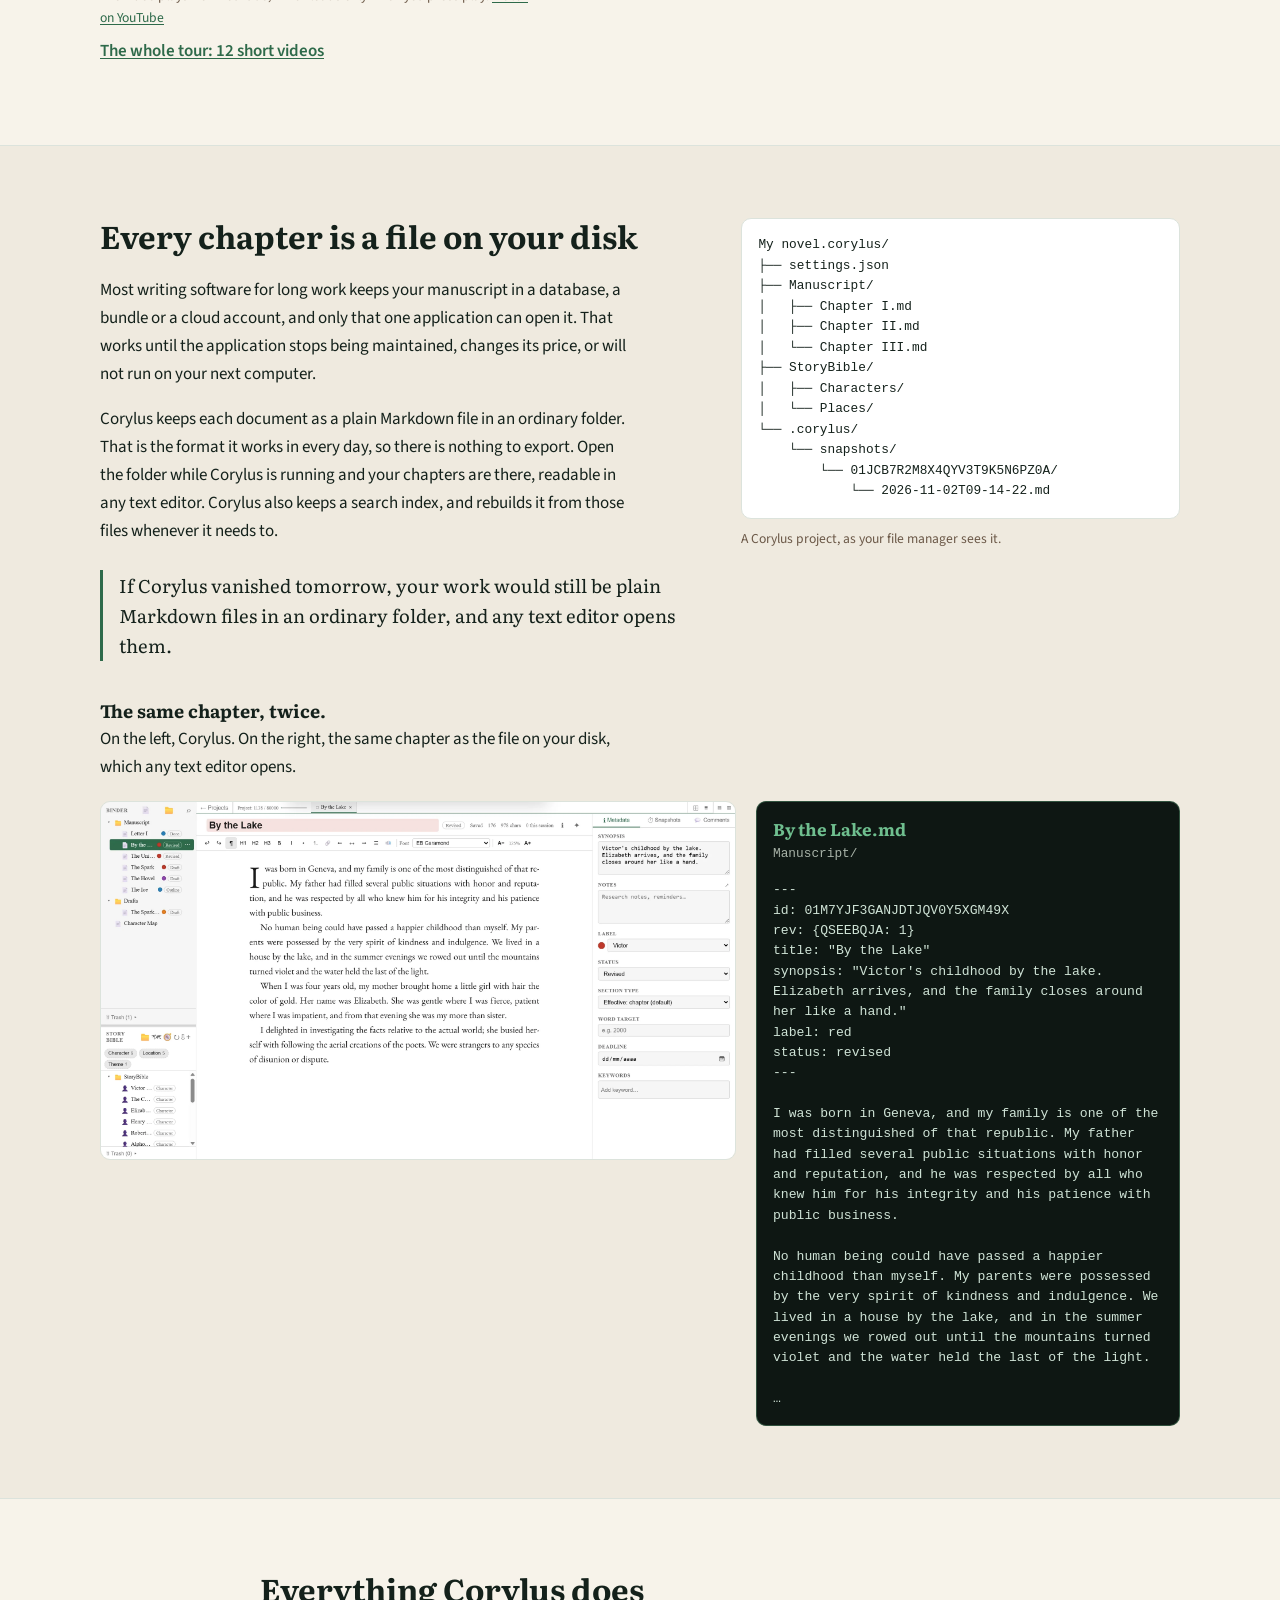
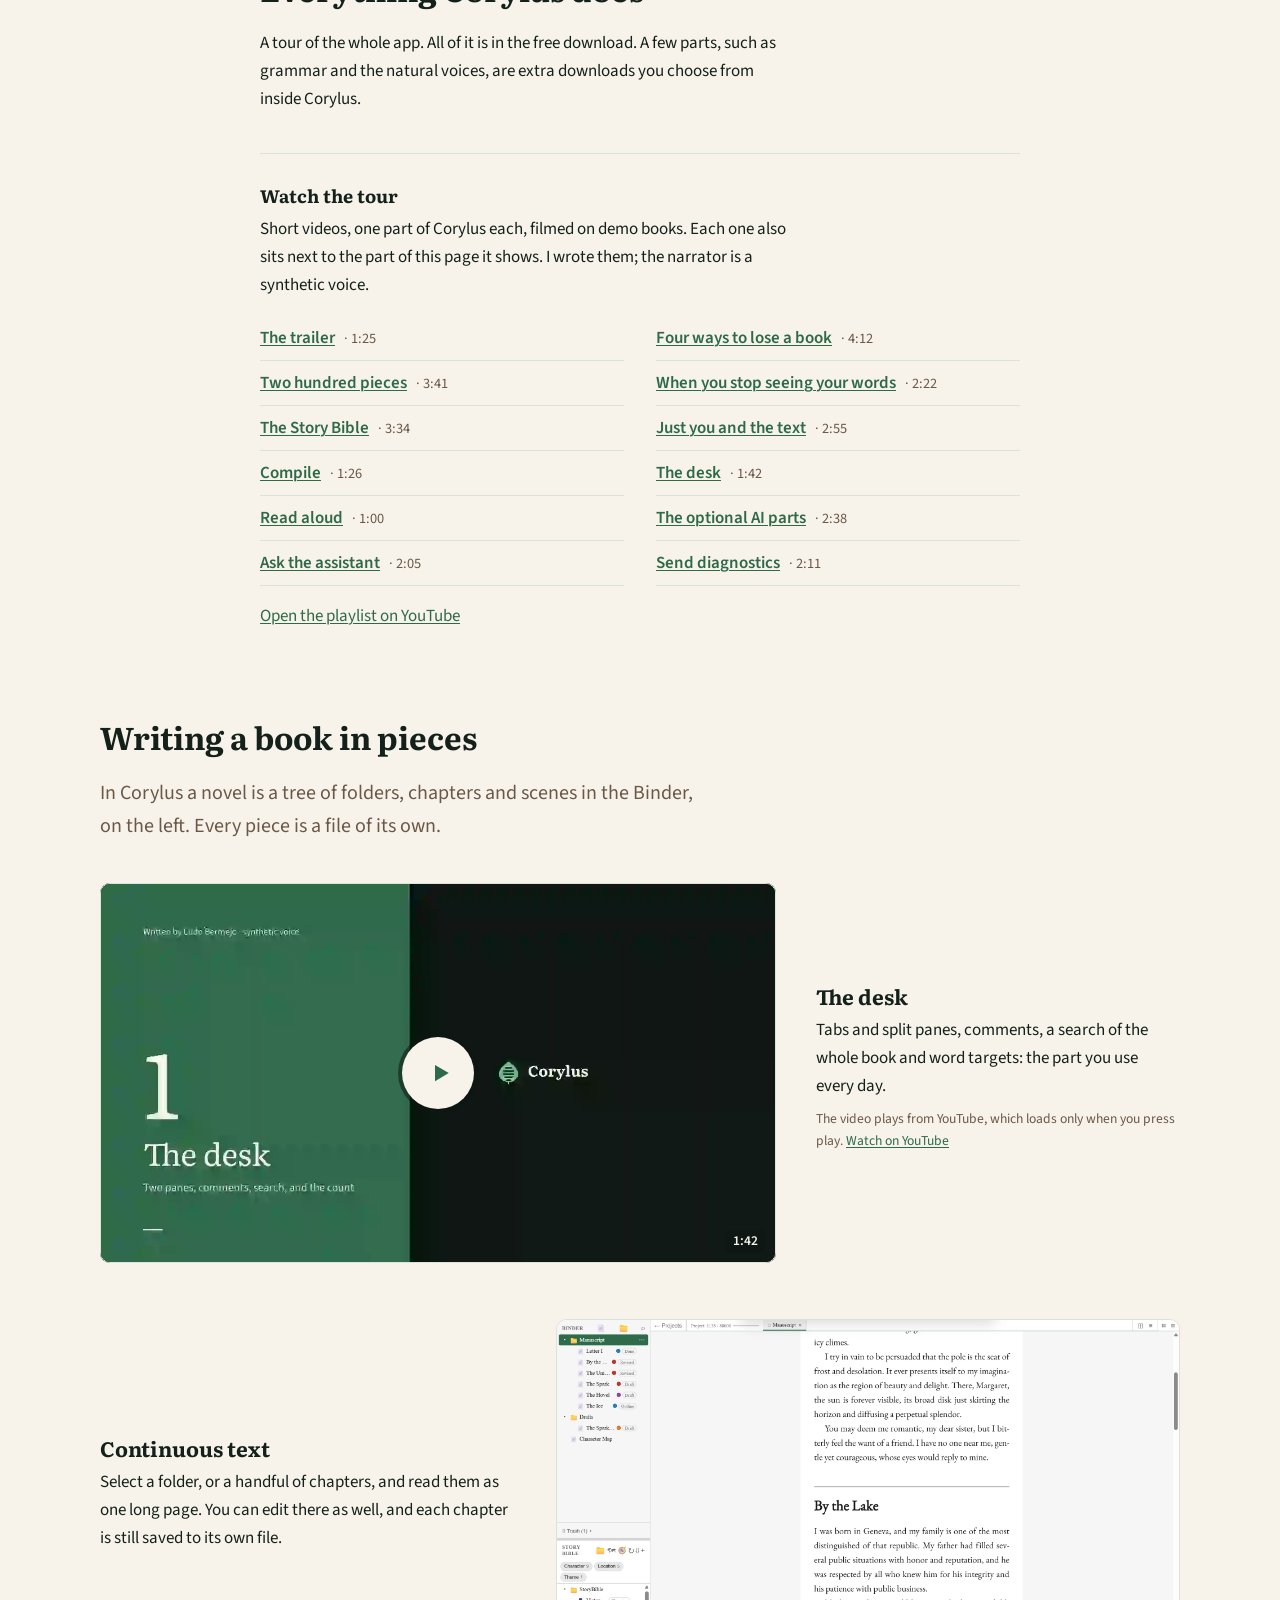
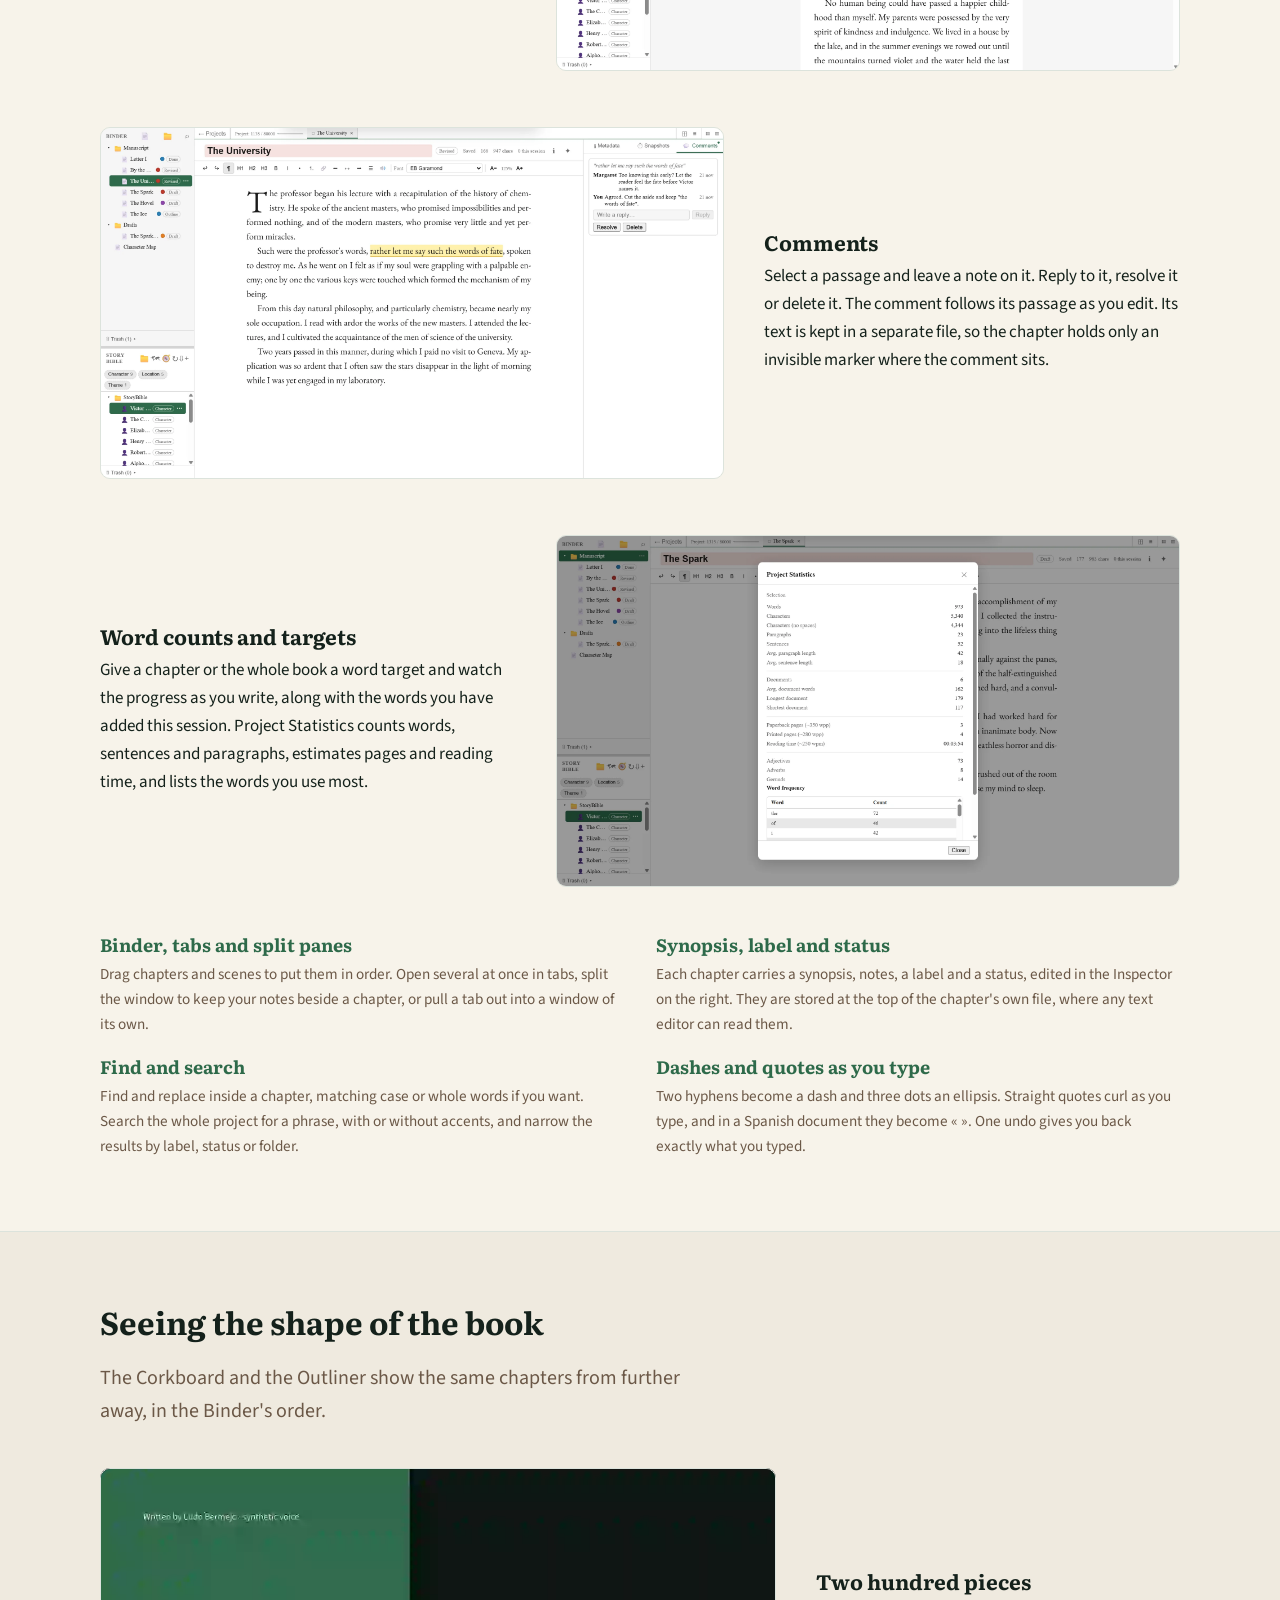
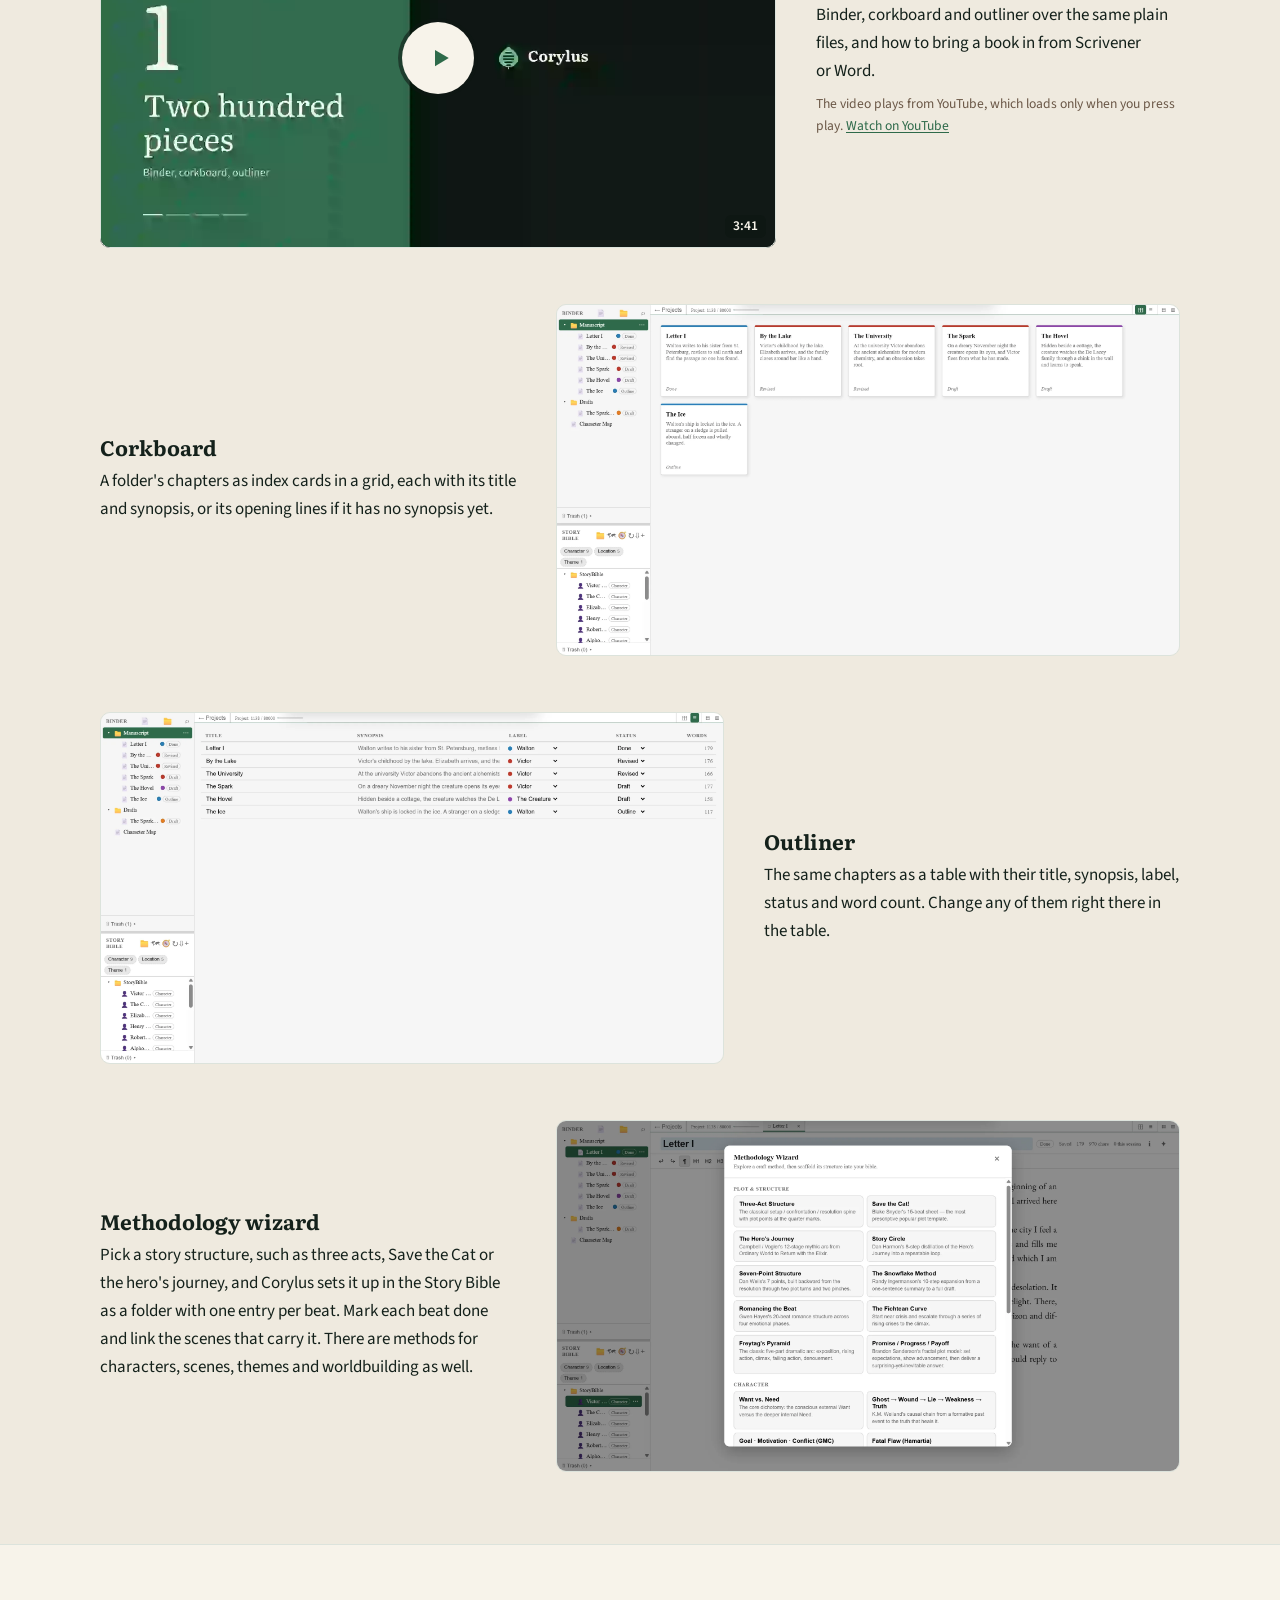
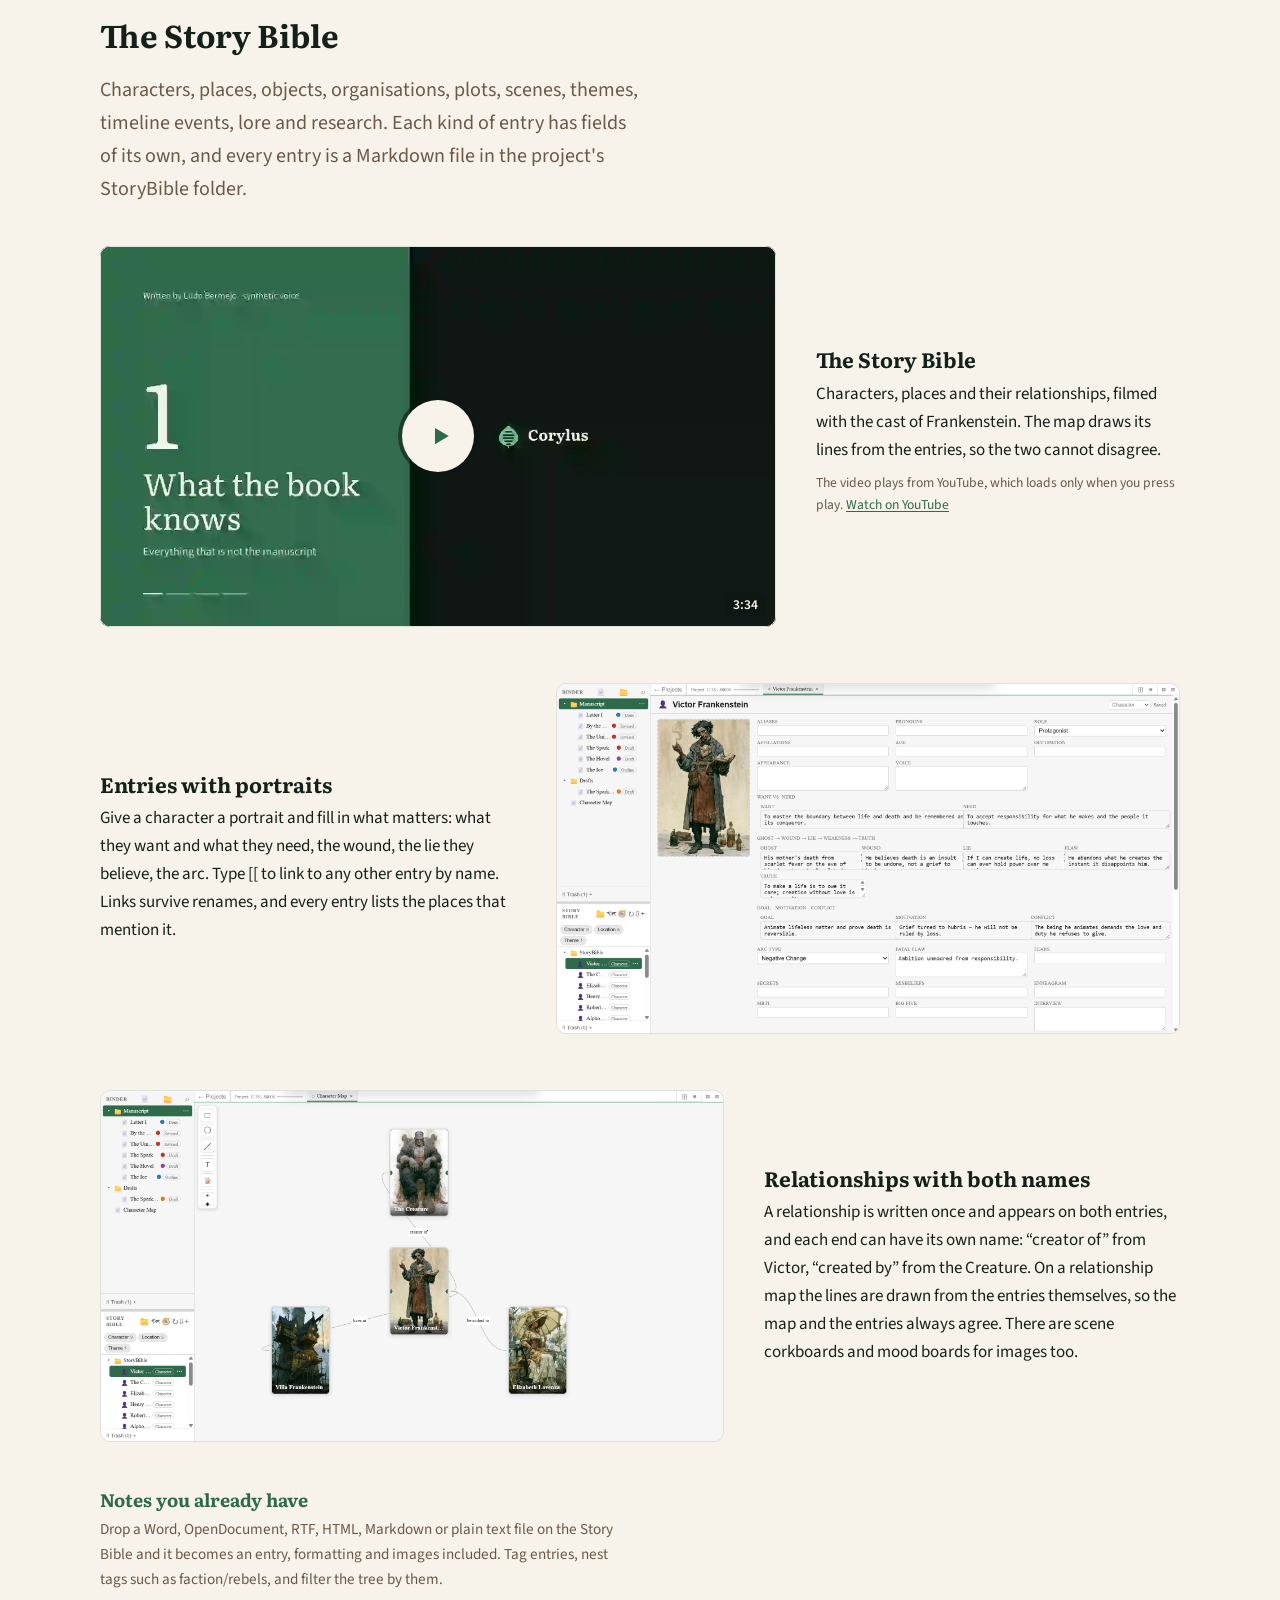
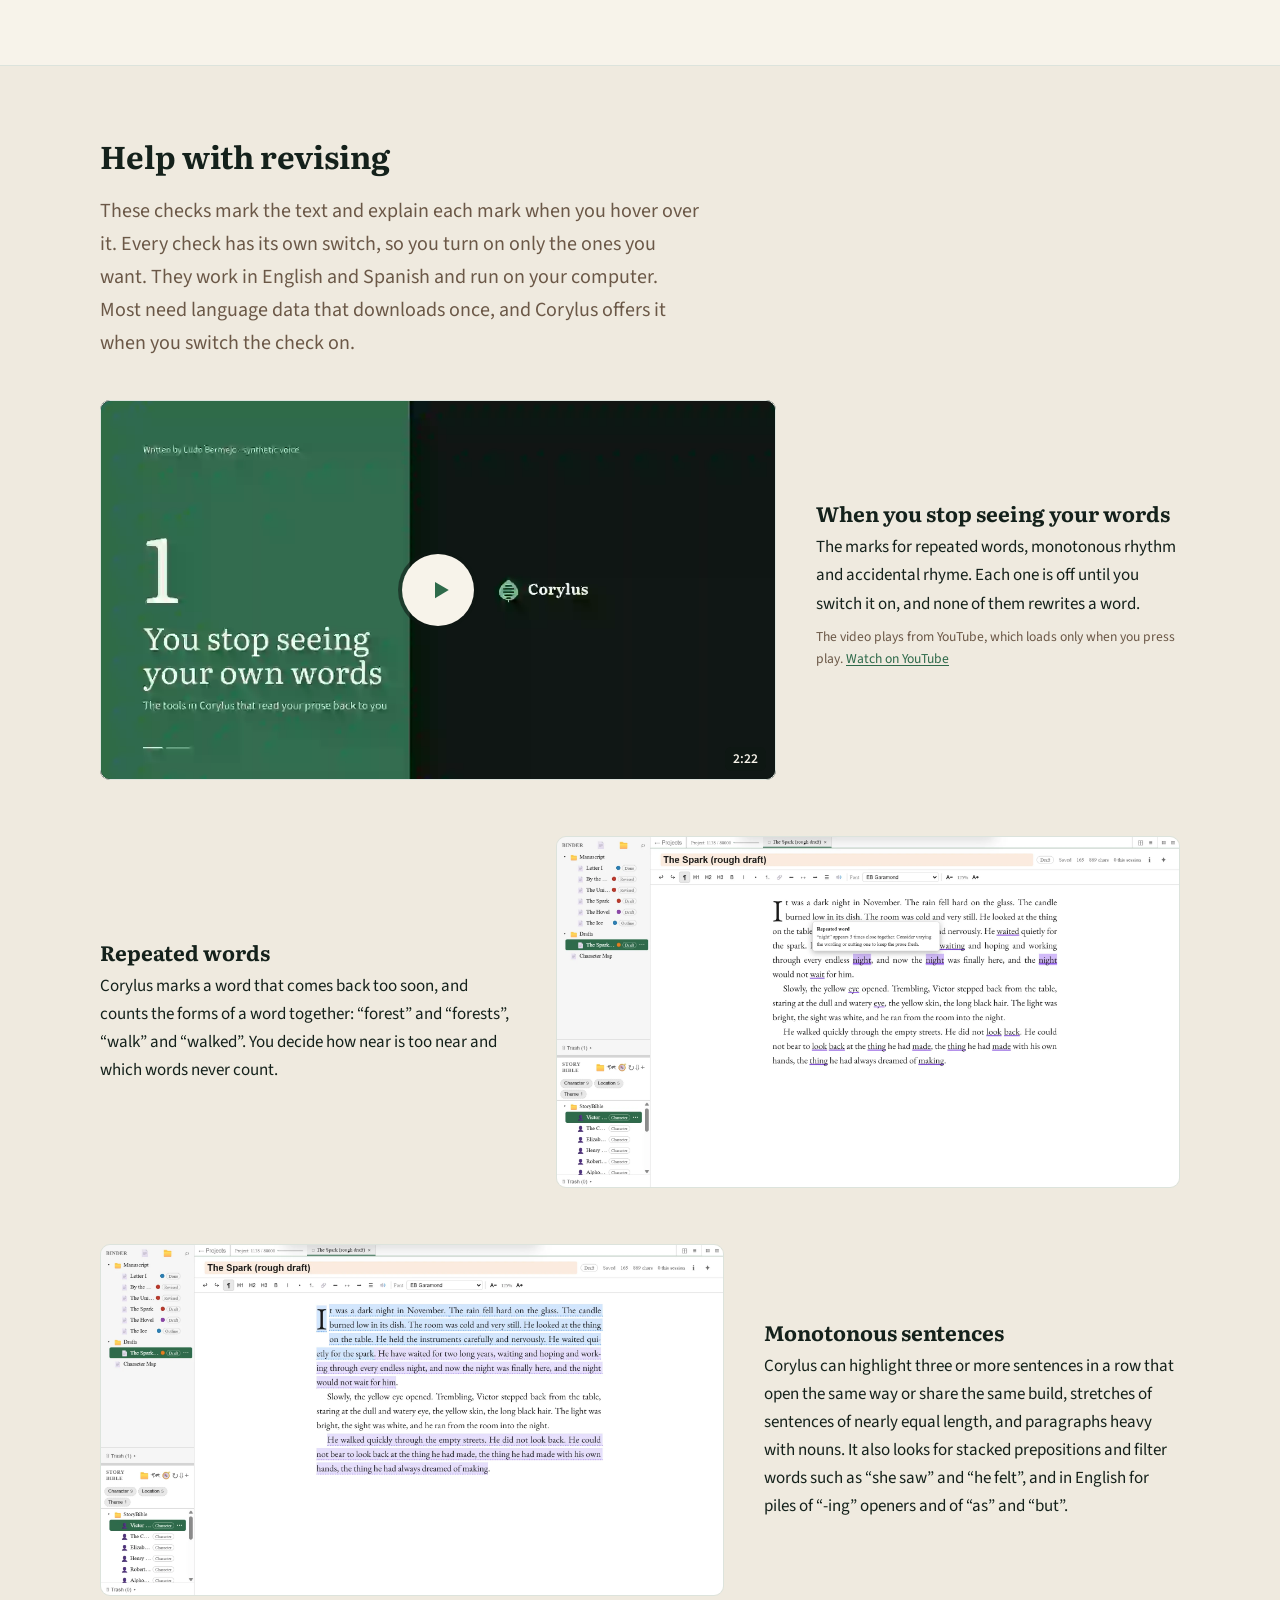
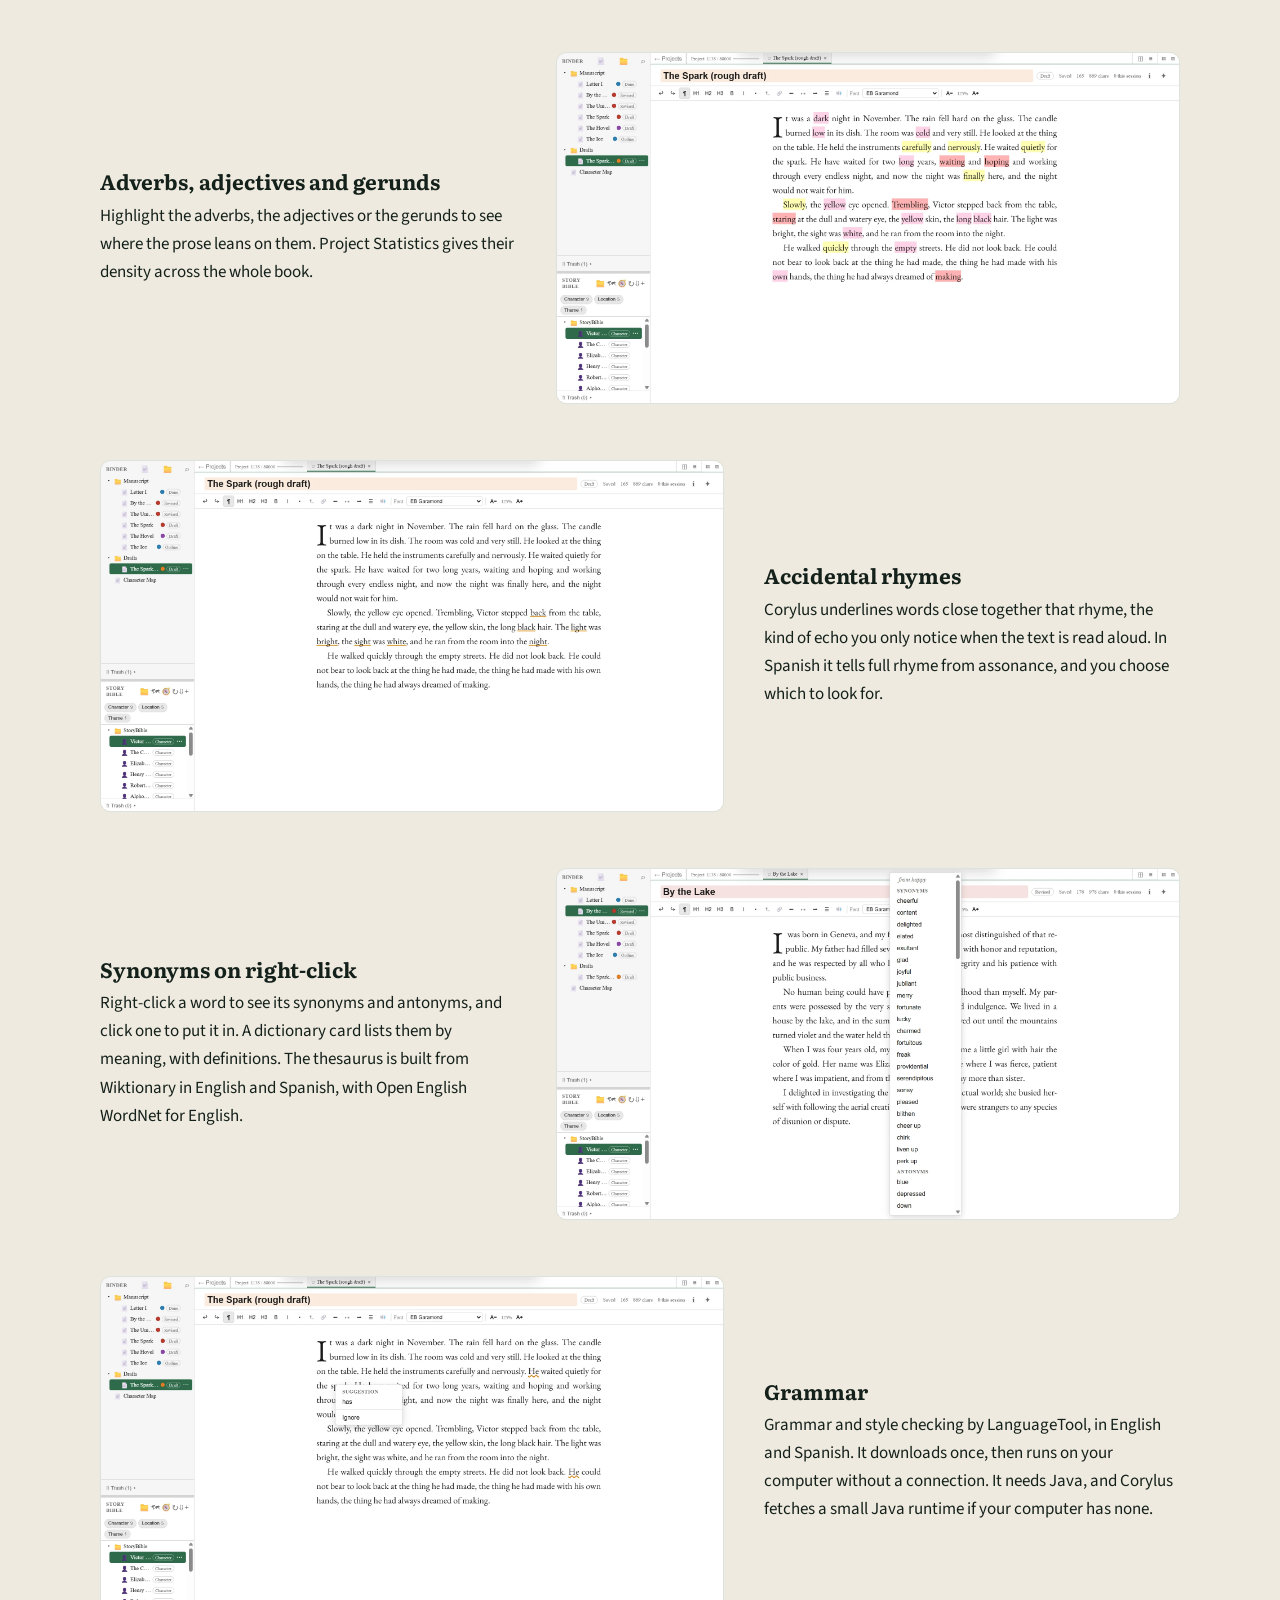
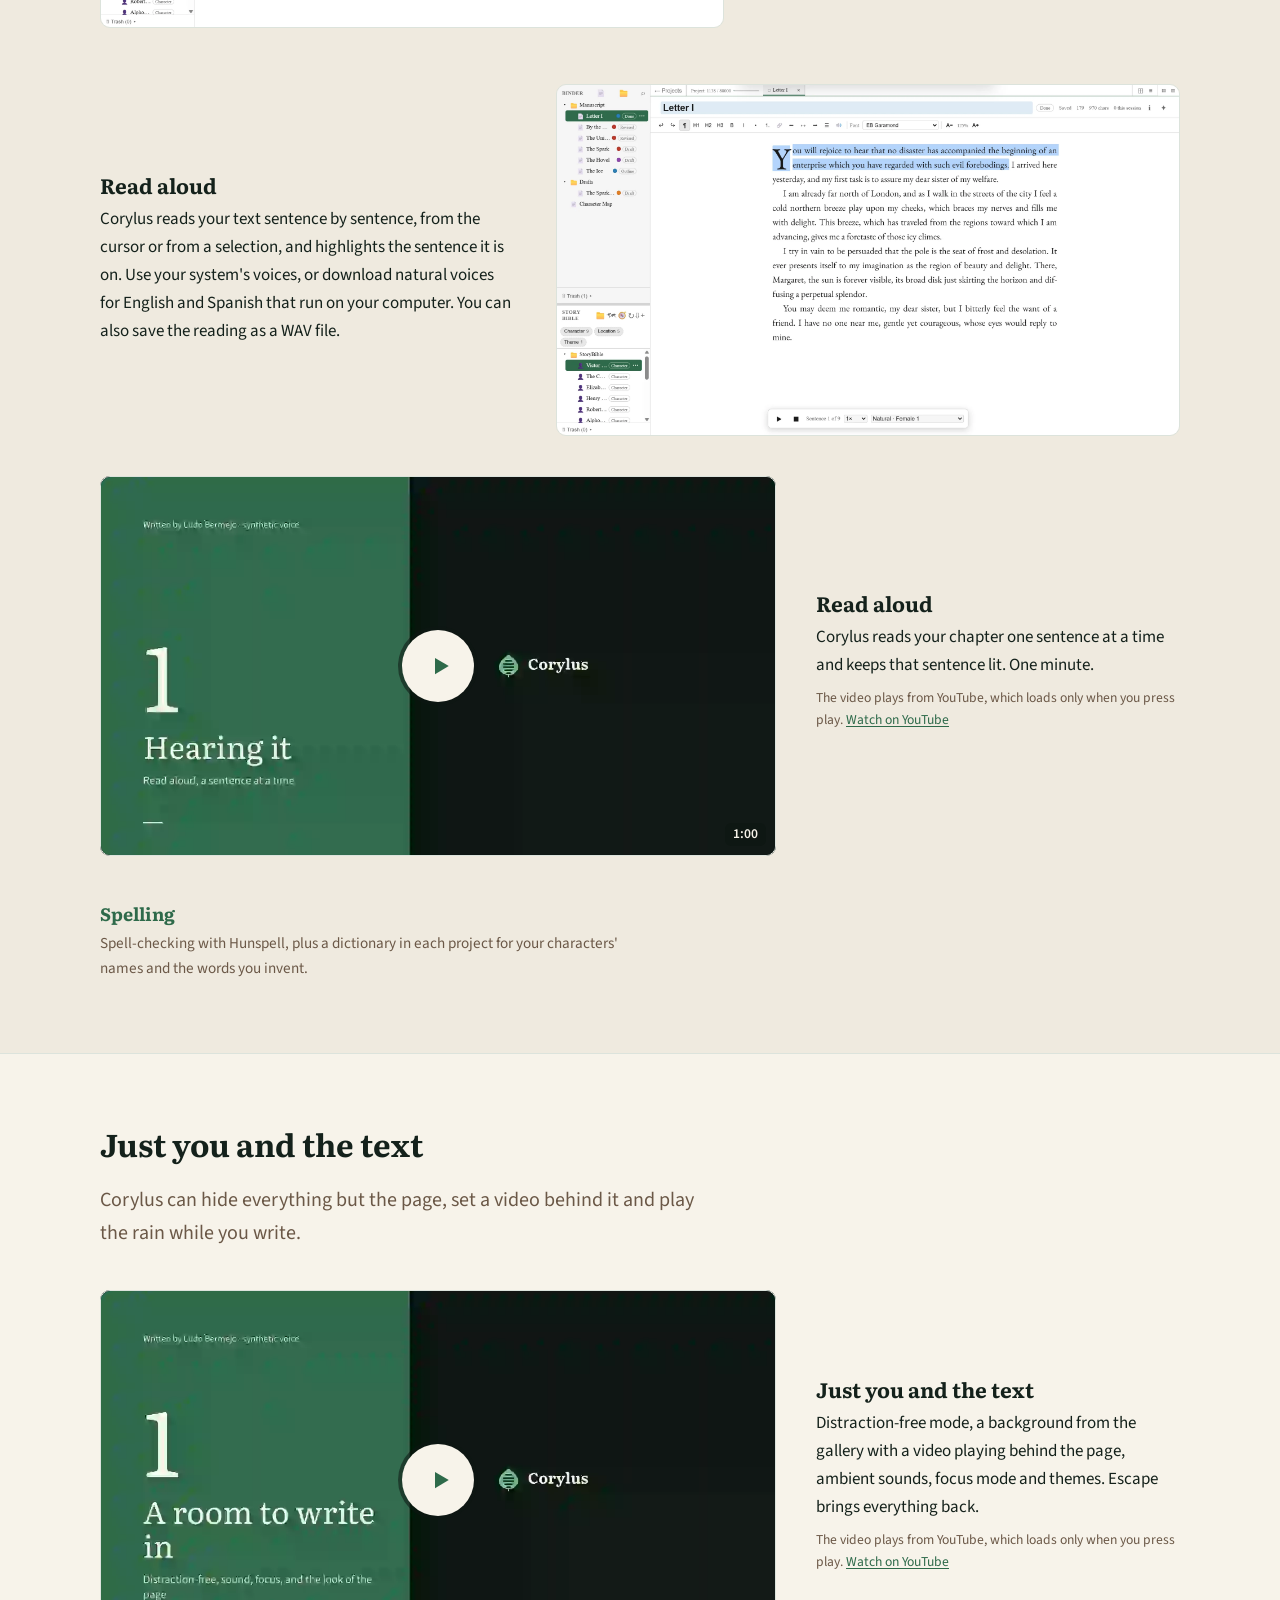
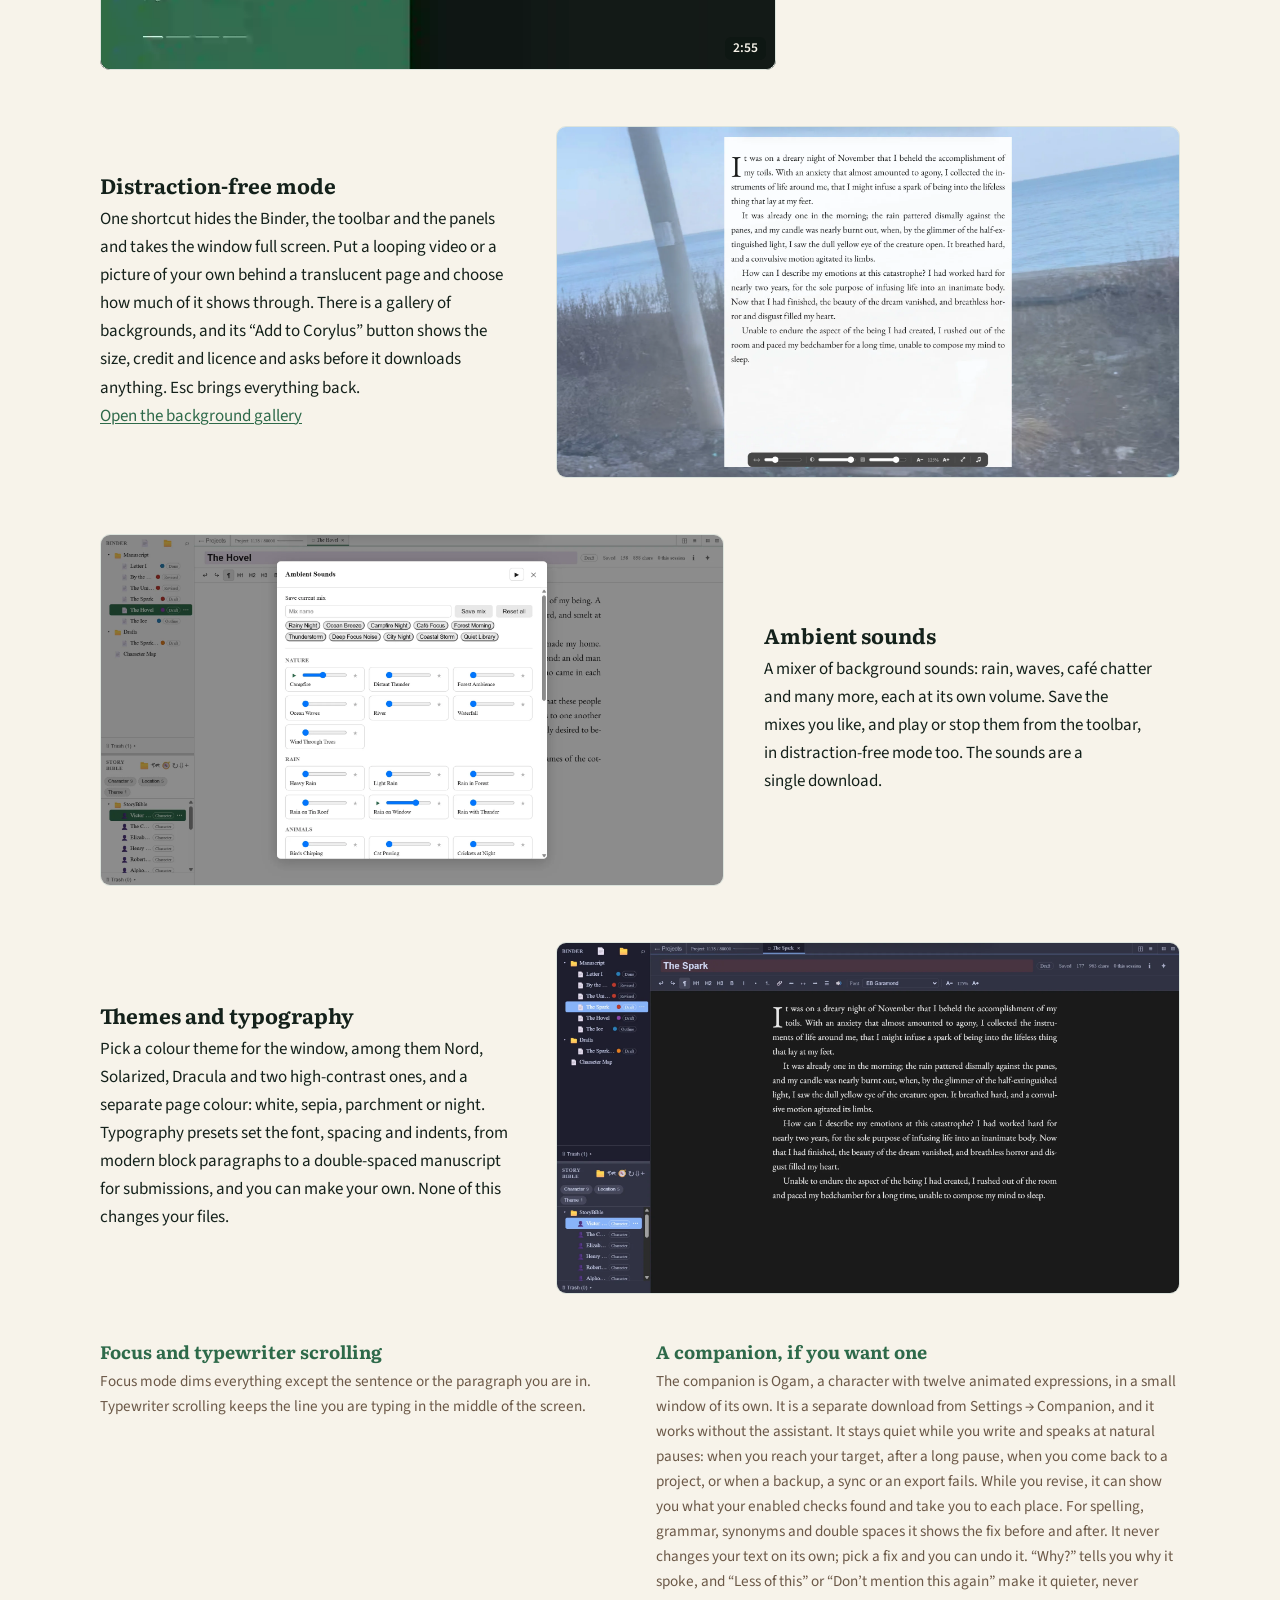
==== commit f0277af7: "chore: rebuild for 1.102.0" ====
--- a/index.html
+++ b/index.html
@@ -51,8 +51,8 @@
         <a class="btn" id="dl-mac" href="https://raw.githubusercontent.com/LudoBermejoES/corylus-releases/main/Corylus_1.98.5_aarch64.dmg">
           Download for Mac <span class="ver" data-ver-label="version">version 1.98.5</span>
         </a>
-        <a class="btn ghost" id="dl-win" href="https://raw.githubusercontent.com/LudoBermejoES/corylus-releases/main/Corylus_1.101.0_x64-setup.exe">
-          Download for Windows <span class="ver" data-ver-label="version">version 1.101.0</span>
+        <a class="btn ghost" id="dl-win" href="https://raw.githubusercontent.com/LudoBermejoES/corylus-releases/main/Corylus_1.102.0_x64-setup.exe">
+          Download for Windows <span class="ver" data-ver-label="version">version 1.102.0</span>
         </a>
       </p>
       <p class="note">No account and no subscription. The Mac version needs Apple silicon (M1 or later). Corylus also runs on iPhone, iPad and Android, but those versions are not in the app stores yet.</p>
@@ -241,7 +241,7 @@
       <h2>Download Corylus</h2>
       <p class="downloads">
         <a class="btn" href="https://raw.githubusercontent.com/LudoBermejoES/corylus-releases/main/Corylus_1.98.5_aarch64.dmg">Download for Mac</a>
-        <a class="btn ghost" href="https://raw.githubusercontent.com/LudoBermejoES/corylus-releases/main/Corylus_1.101.0_x64-setup.exe">Download for Windows</a>
+        <a class="btn ghost" href="https://raw.githubusercontent.com/LudoBermejoES/corylus-releases/main/Corylus_1.102.0_x64-setup.exe">Download for Windows</a>
       </p>
       <p class="note">Corylus already runs on iPhone, iPad and Android: the same app, opening the same project folders. I can&#x27;t hand those versions out yet, because the App Store and Google Play need developer accounts I don&#x27;t have yet. Paying for them is part of what support on Ko-fi is for.</p>
       <p class="note">Corylus is not notarized by Apple yet, so the first time you open it macOS says the developer cannot be verified. Right-click Corylus.app, choose Open, then Open again. On macOS 15 or later, go to System Settings, then Privacy &amp; Security, and click Open Anyway. You only do this once per download.</p>
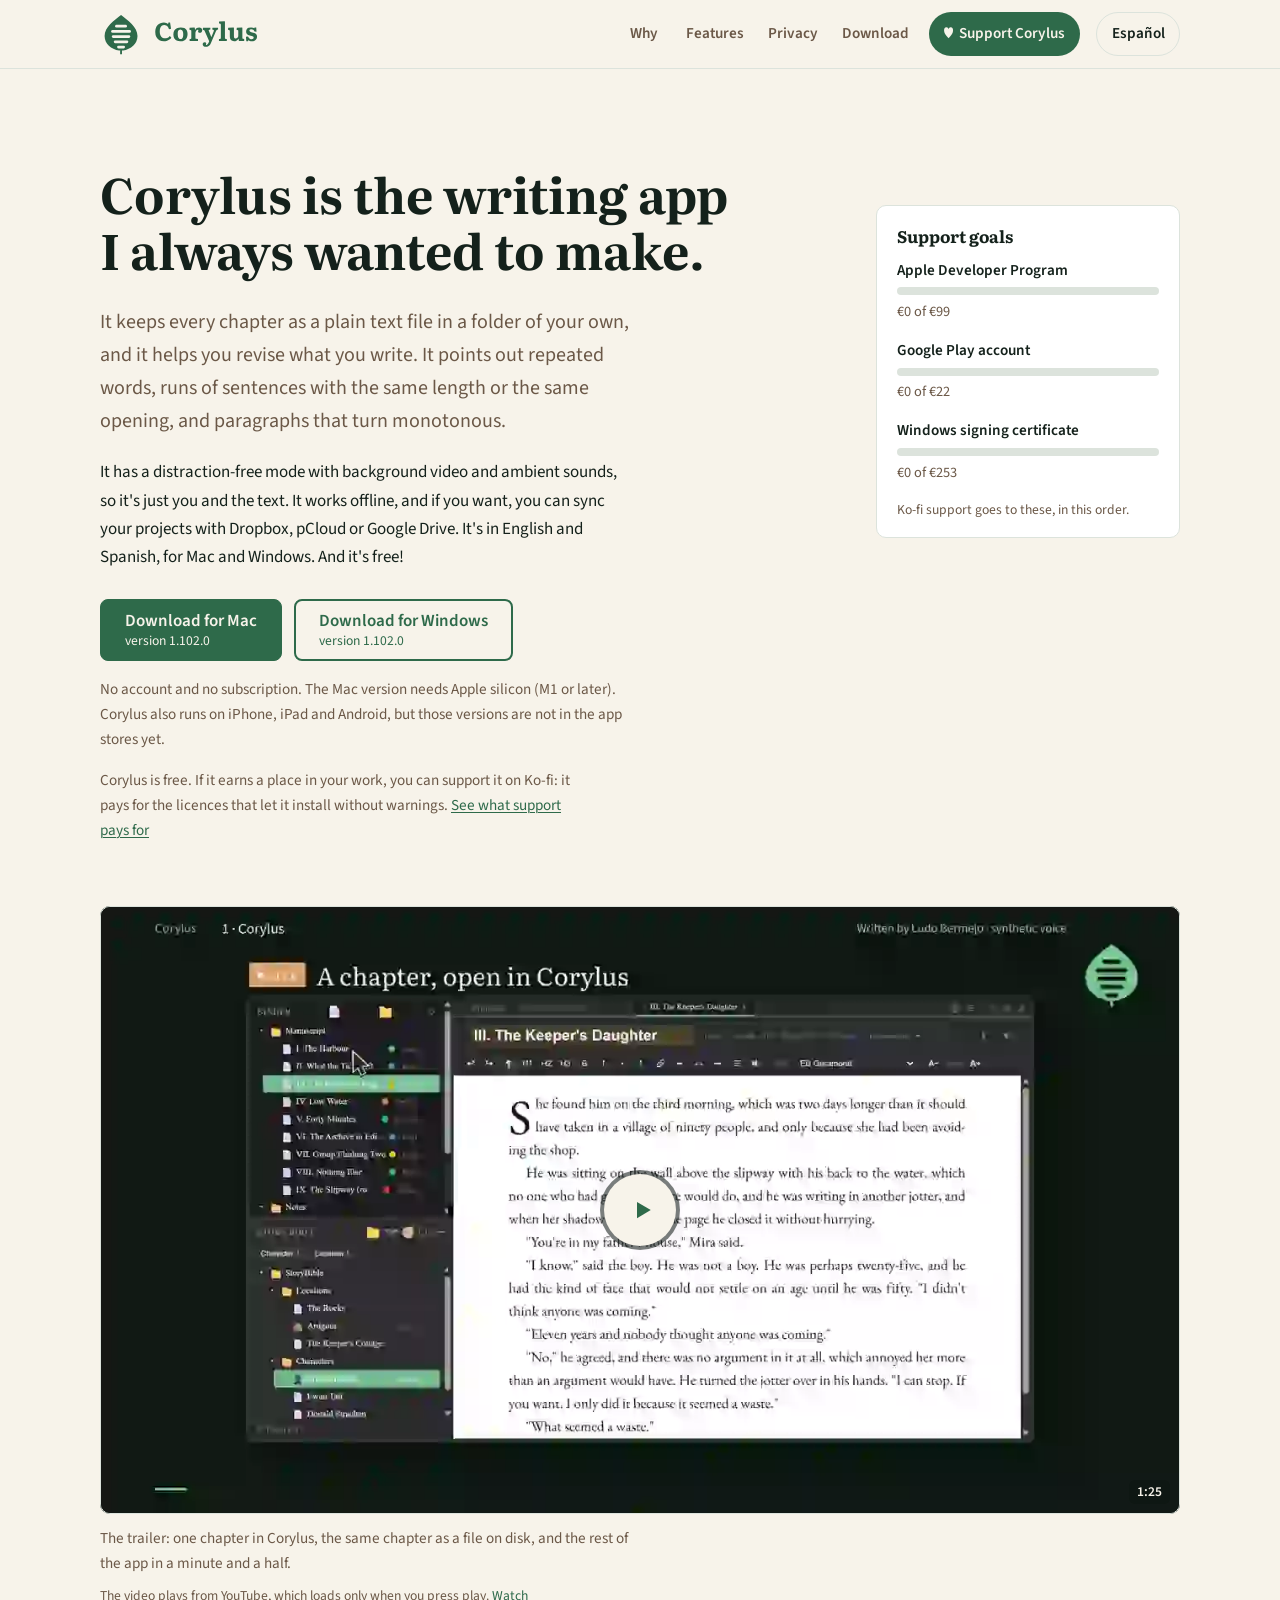
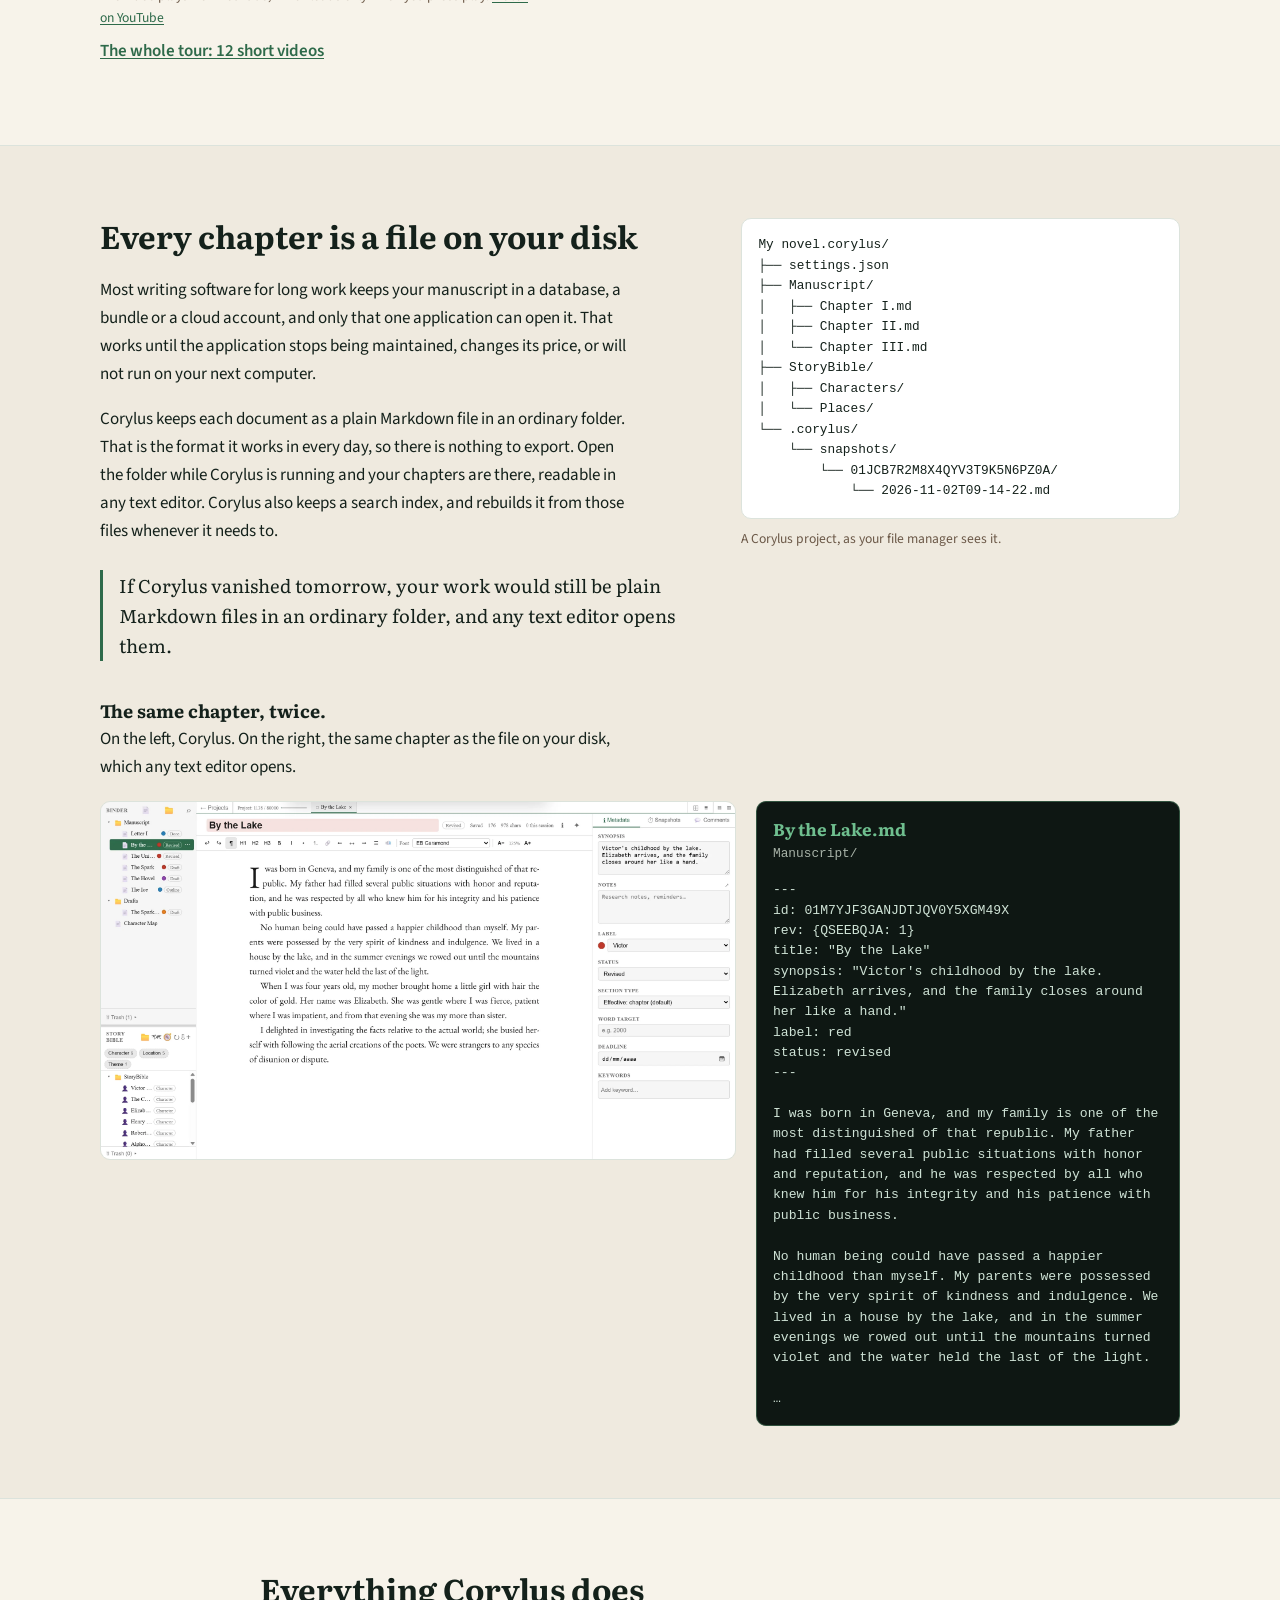
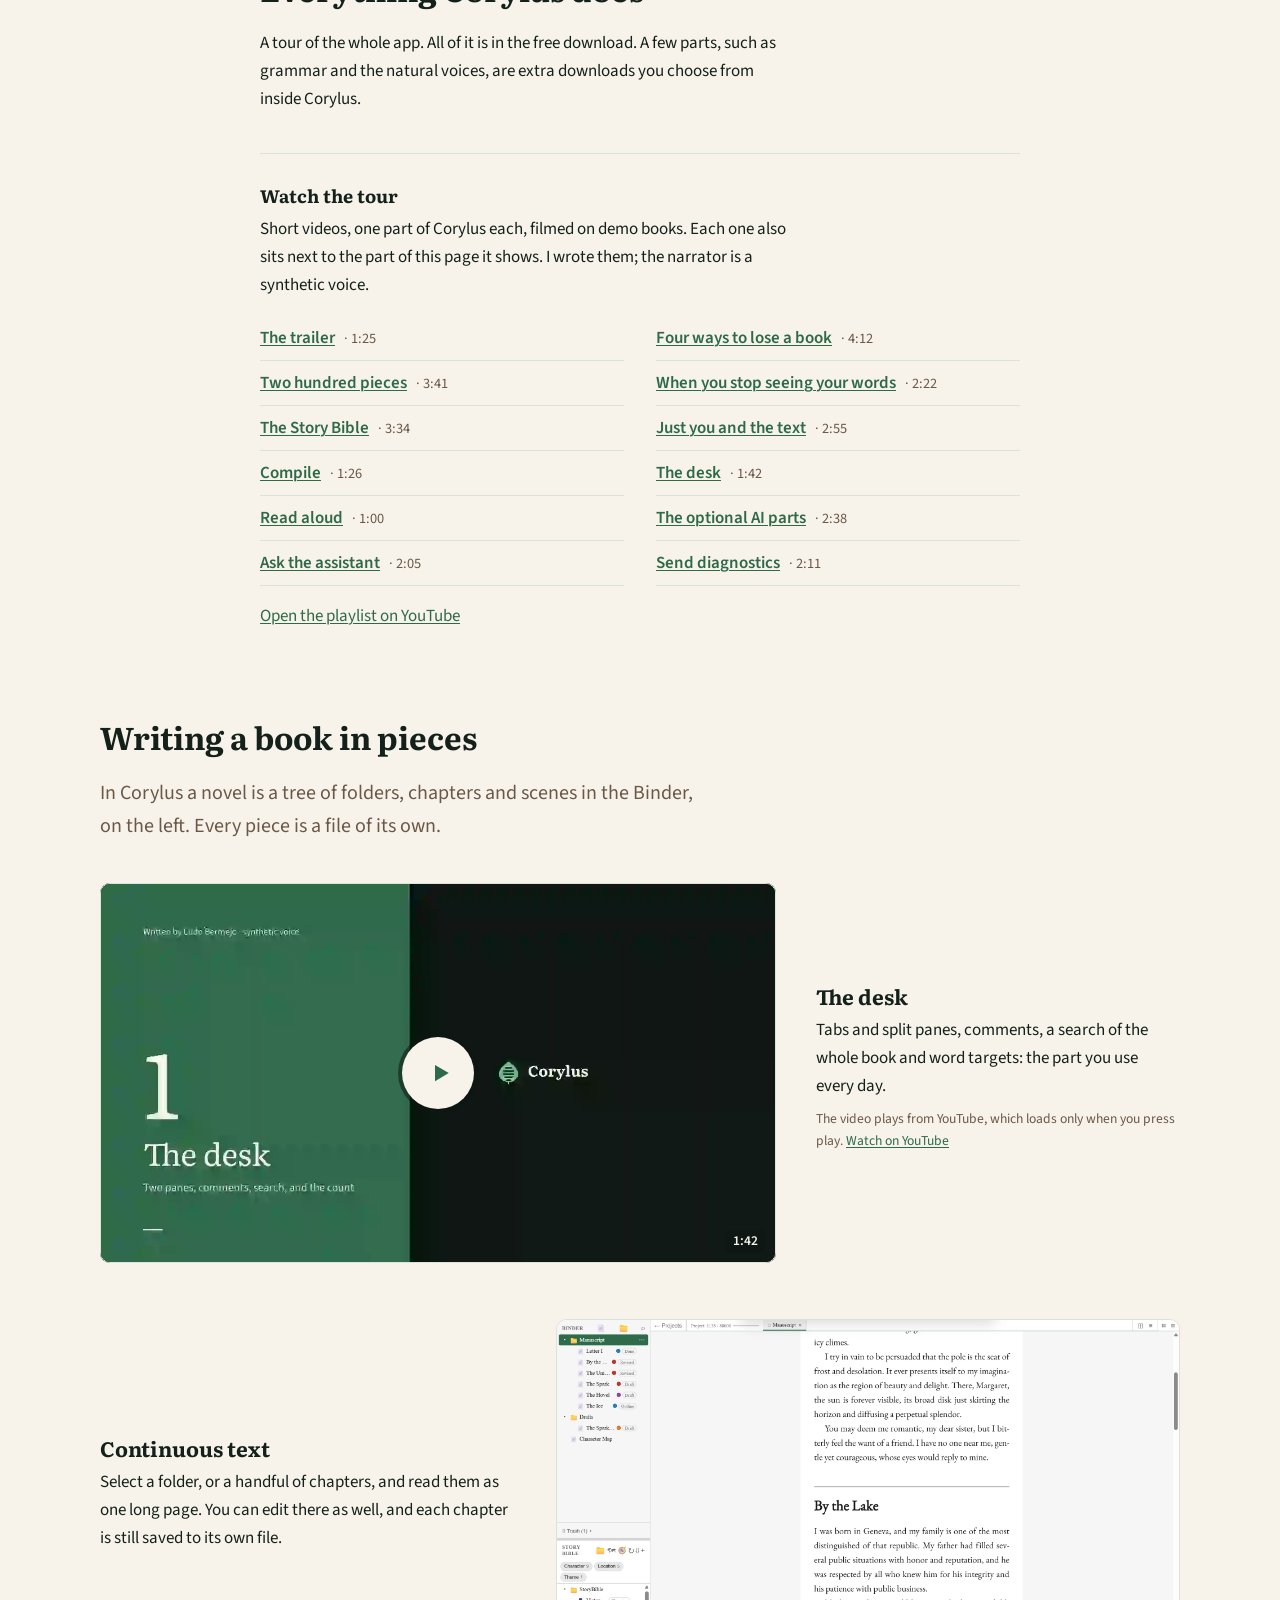
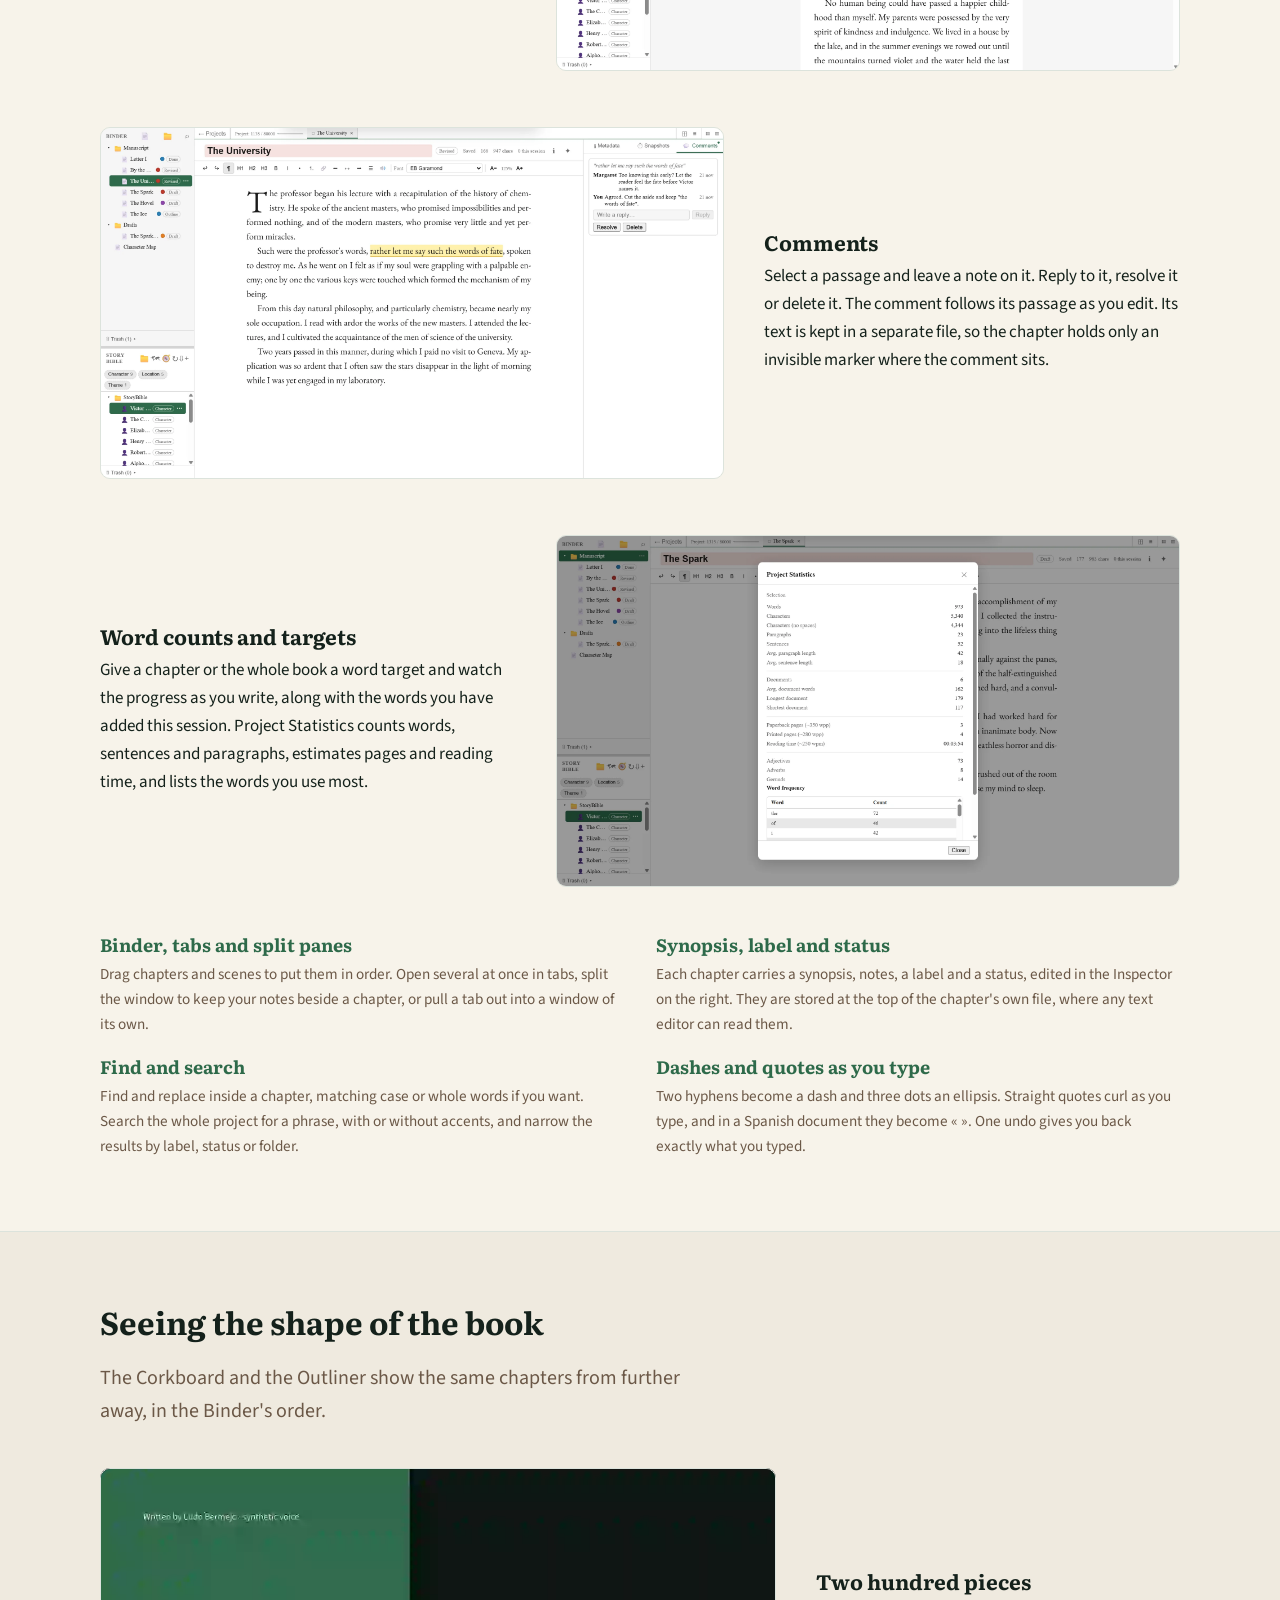
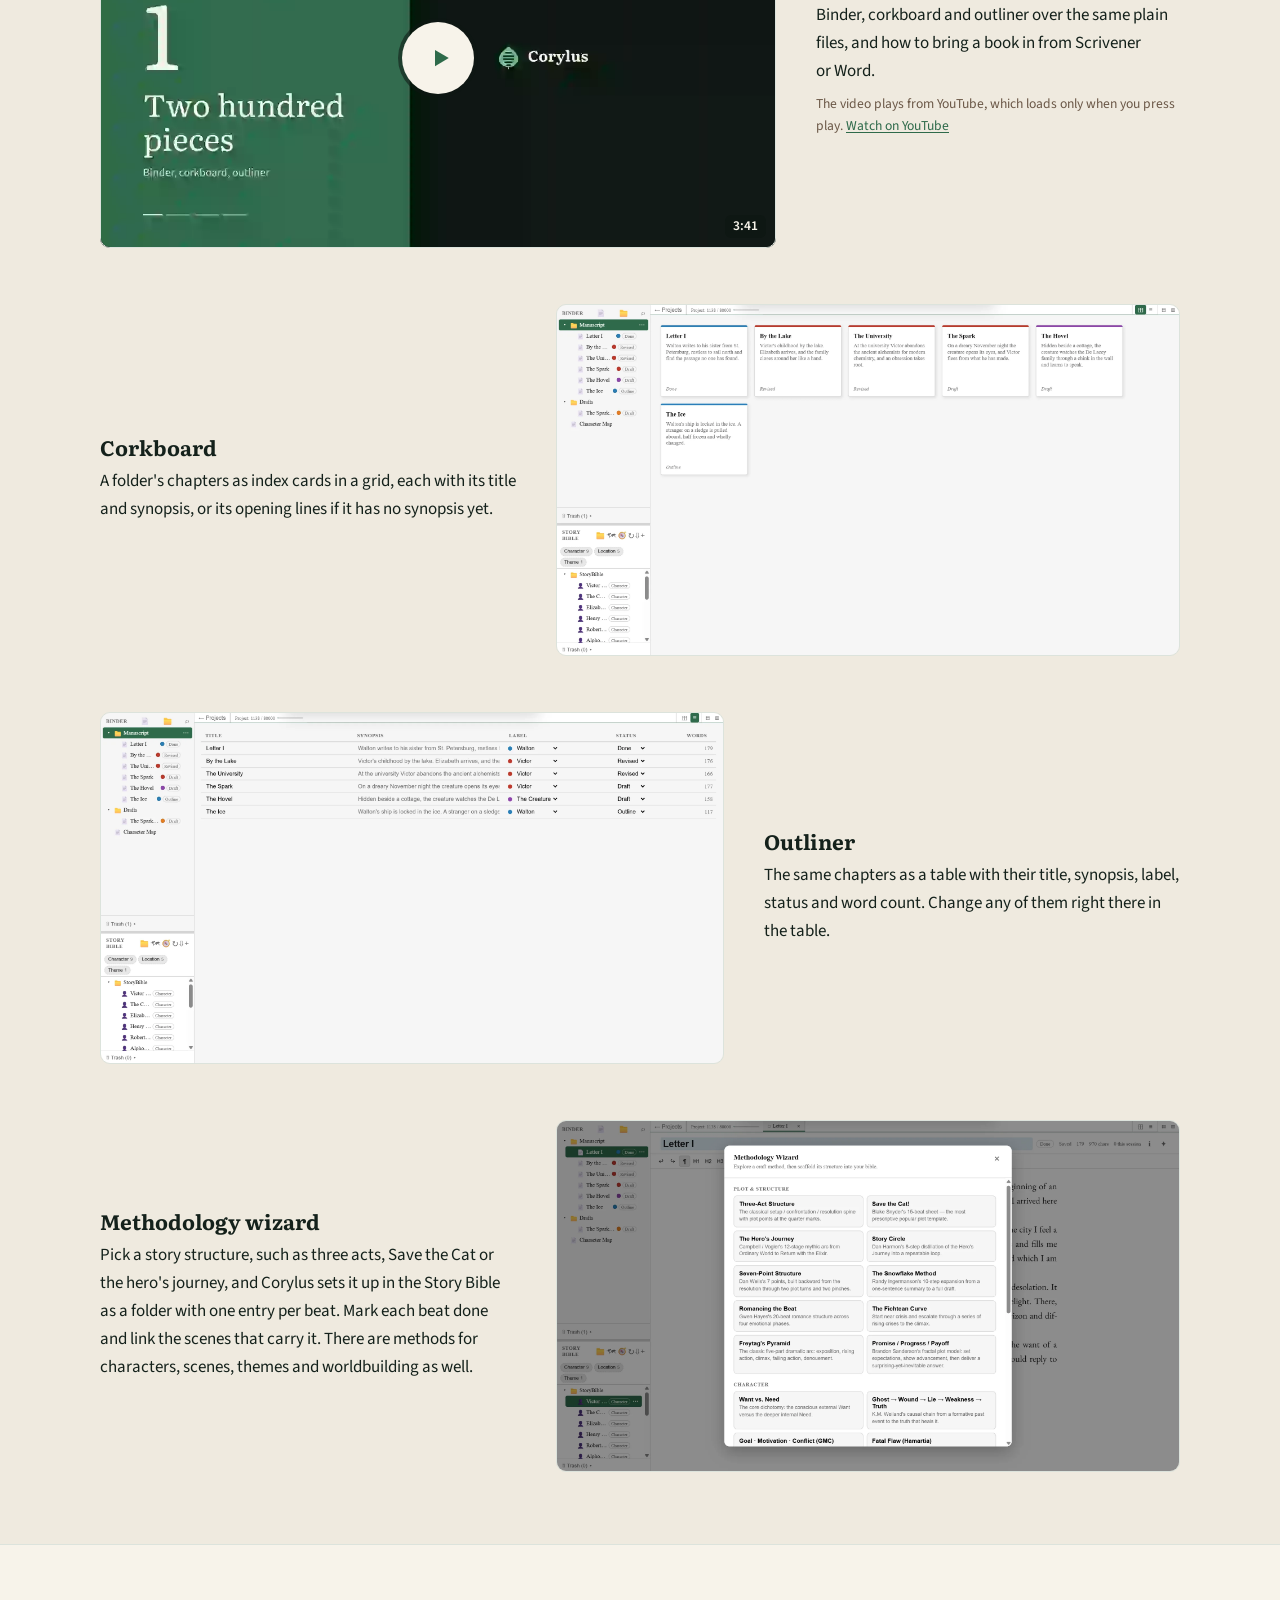
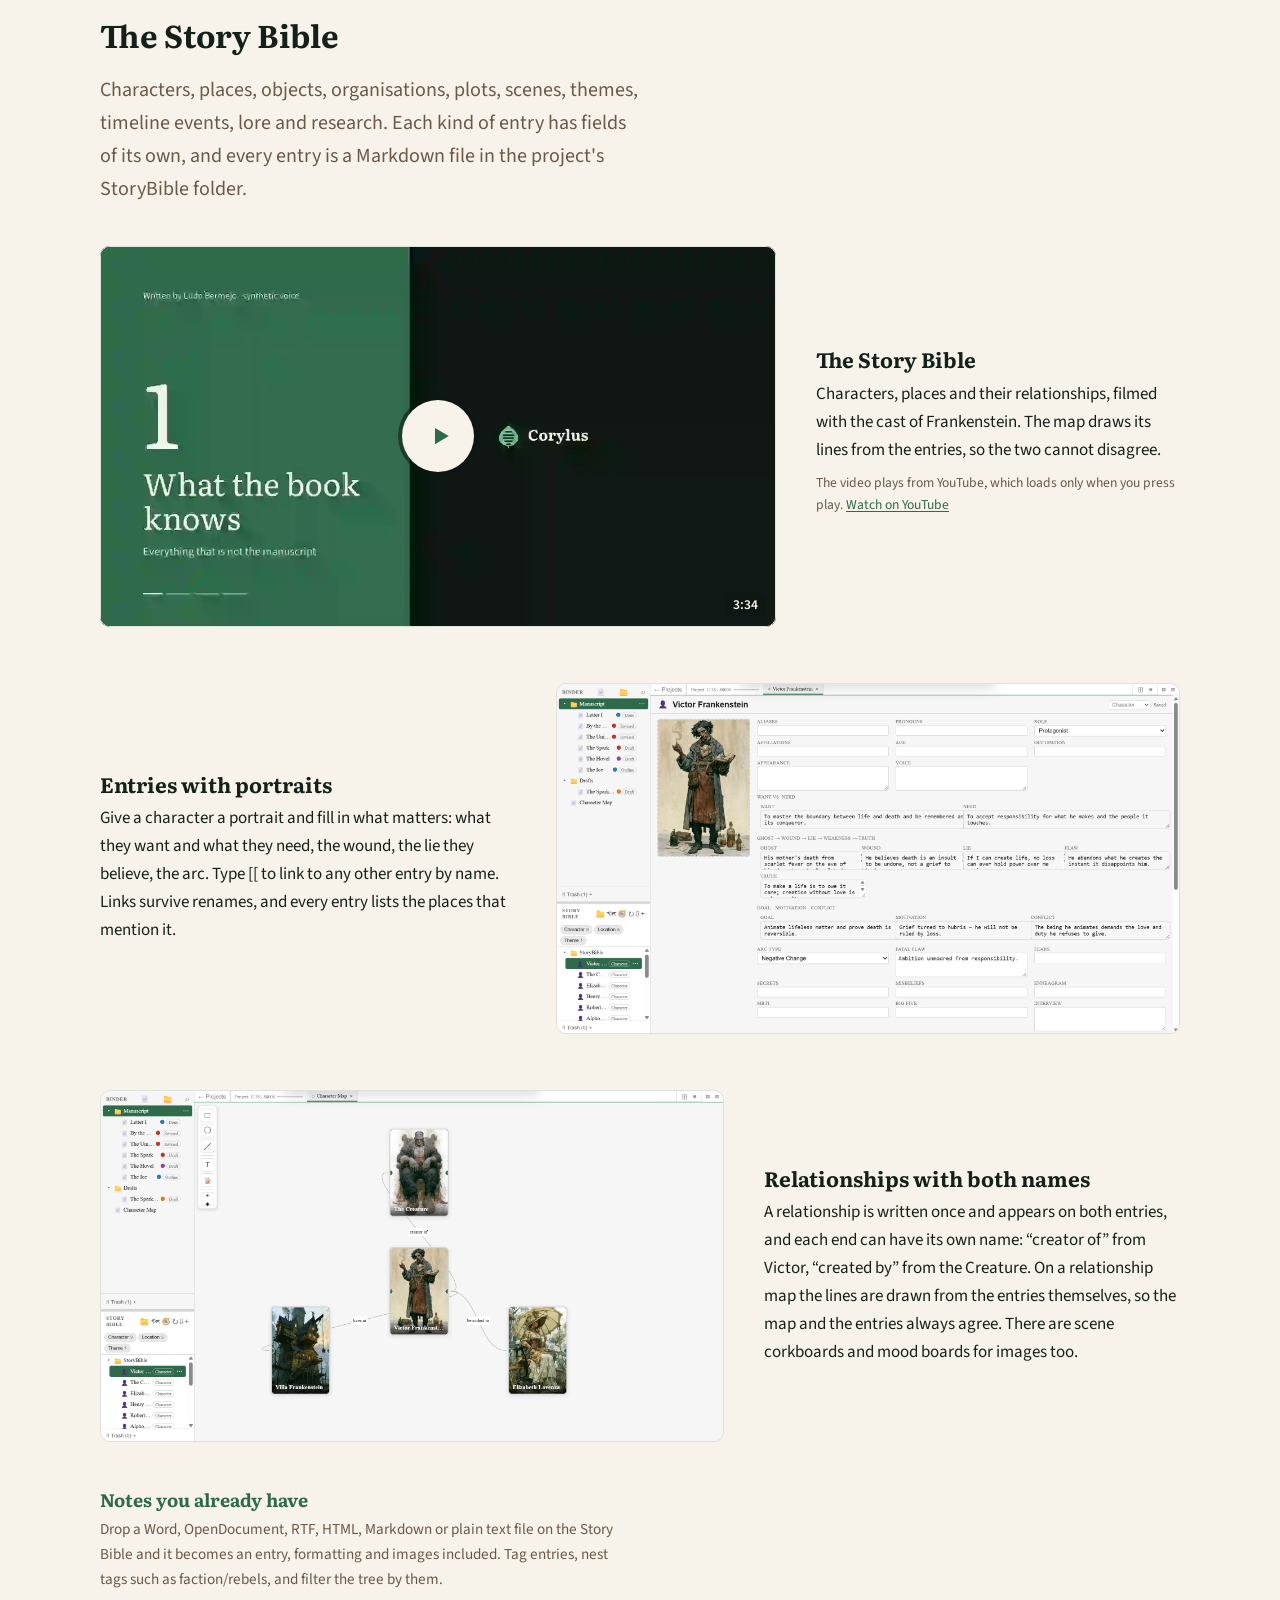
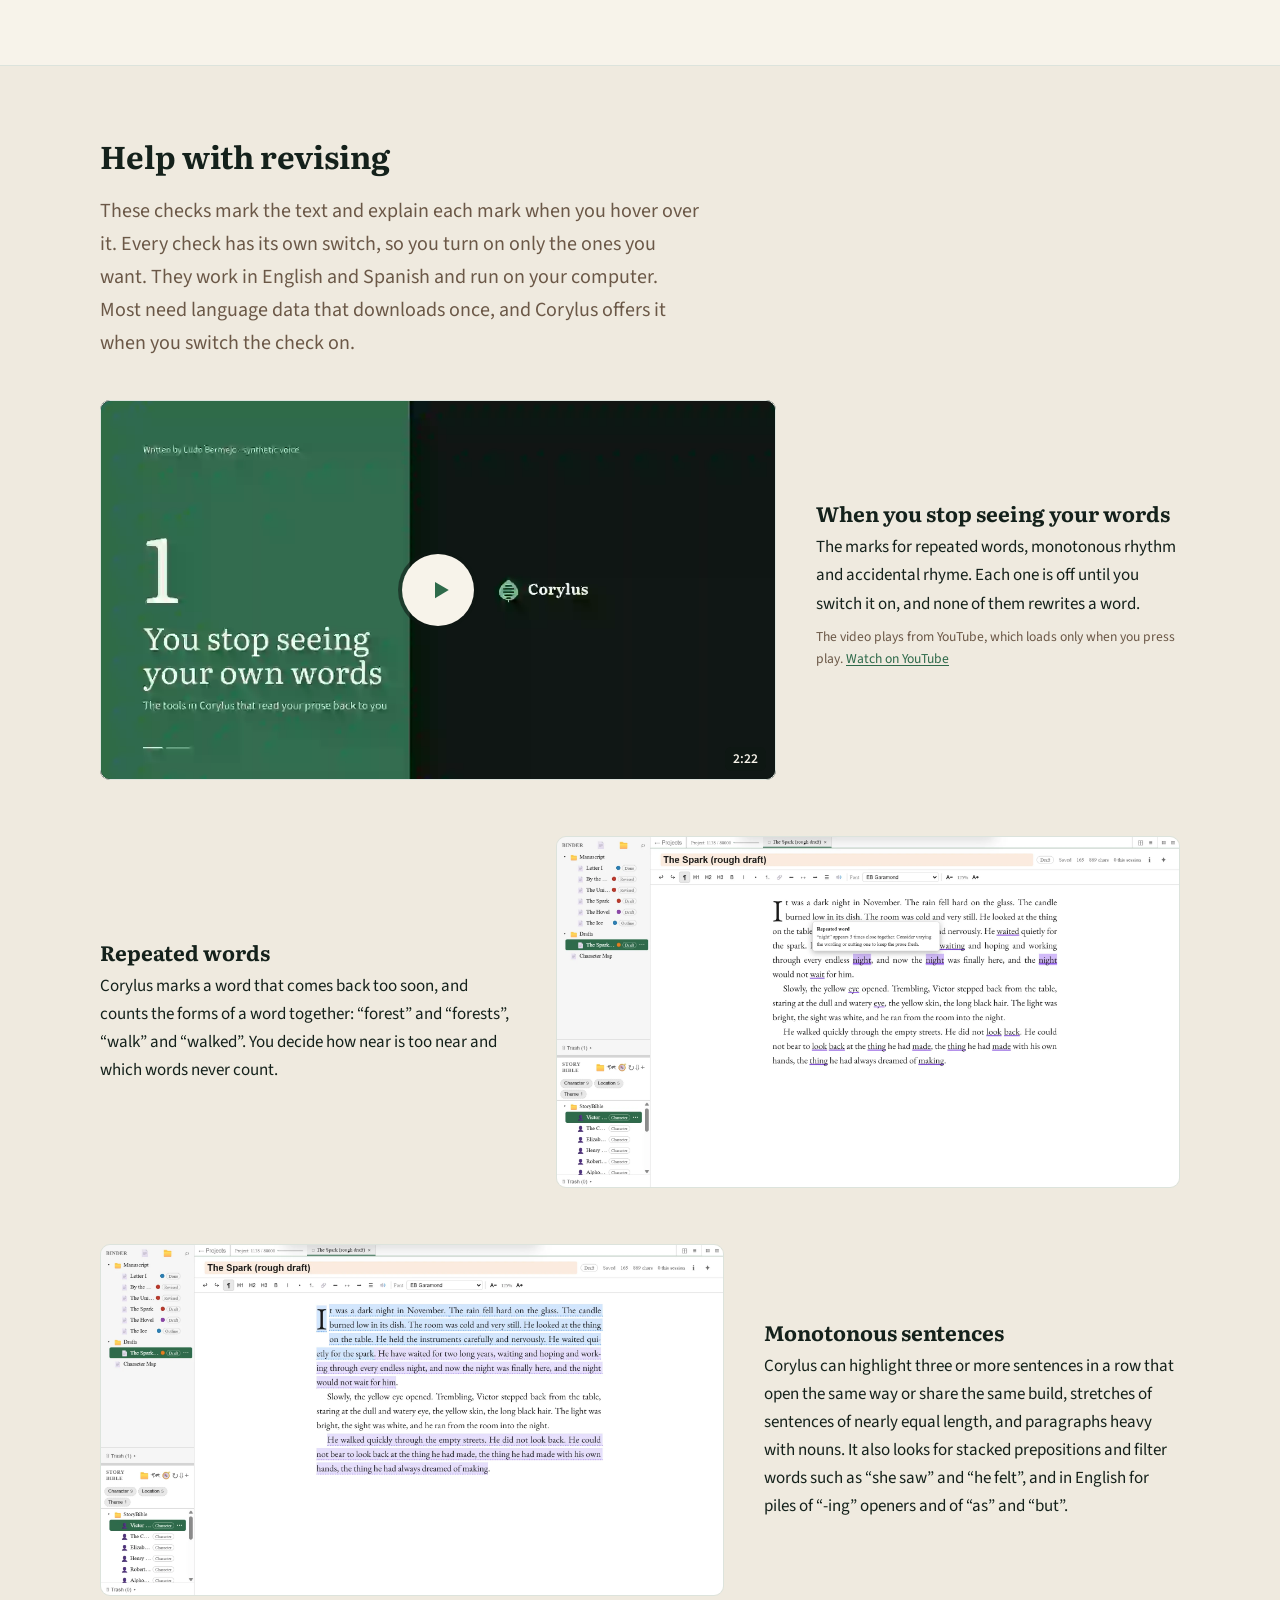
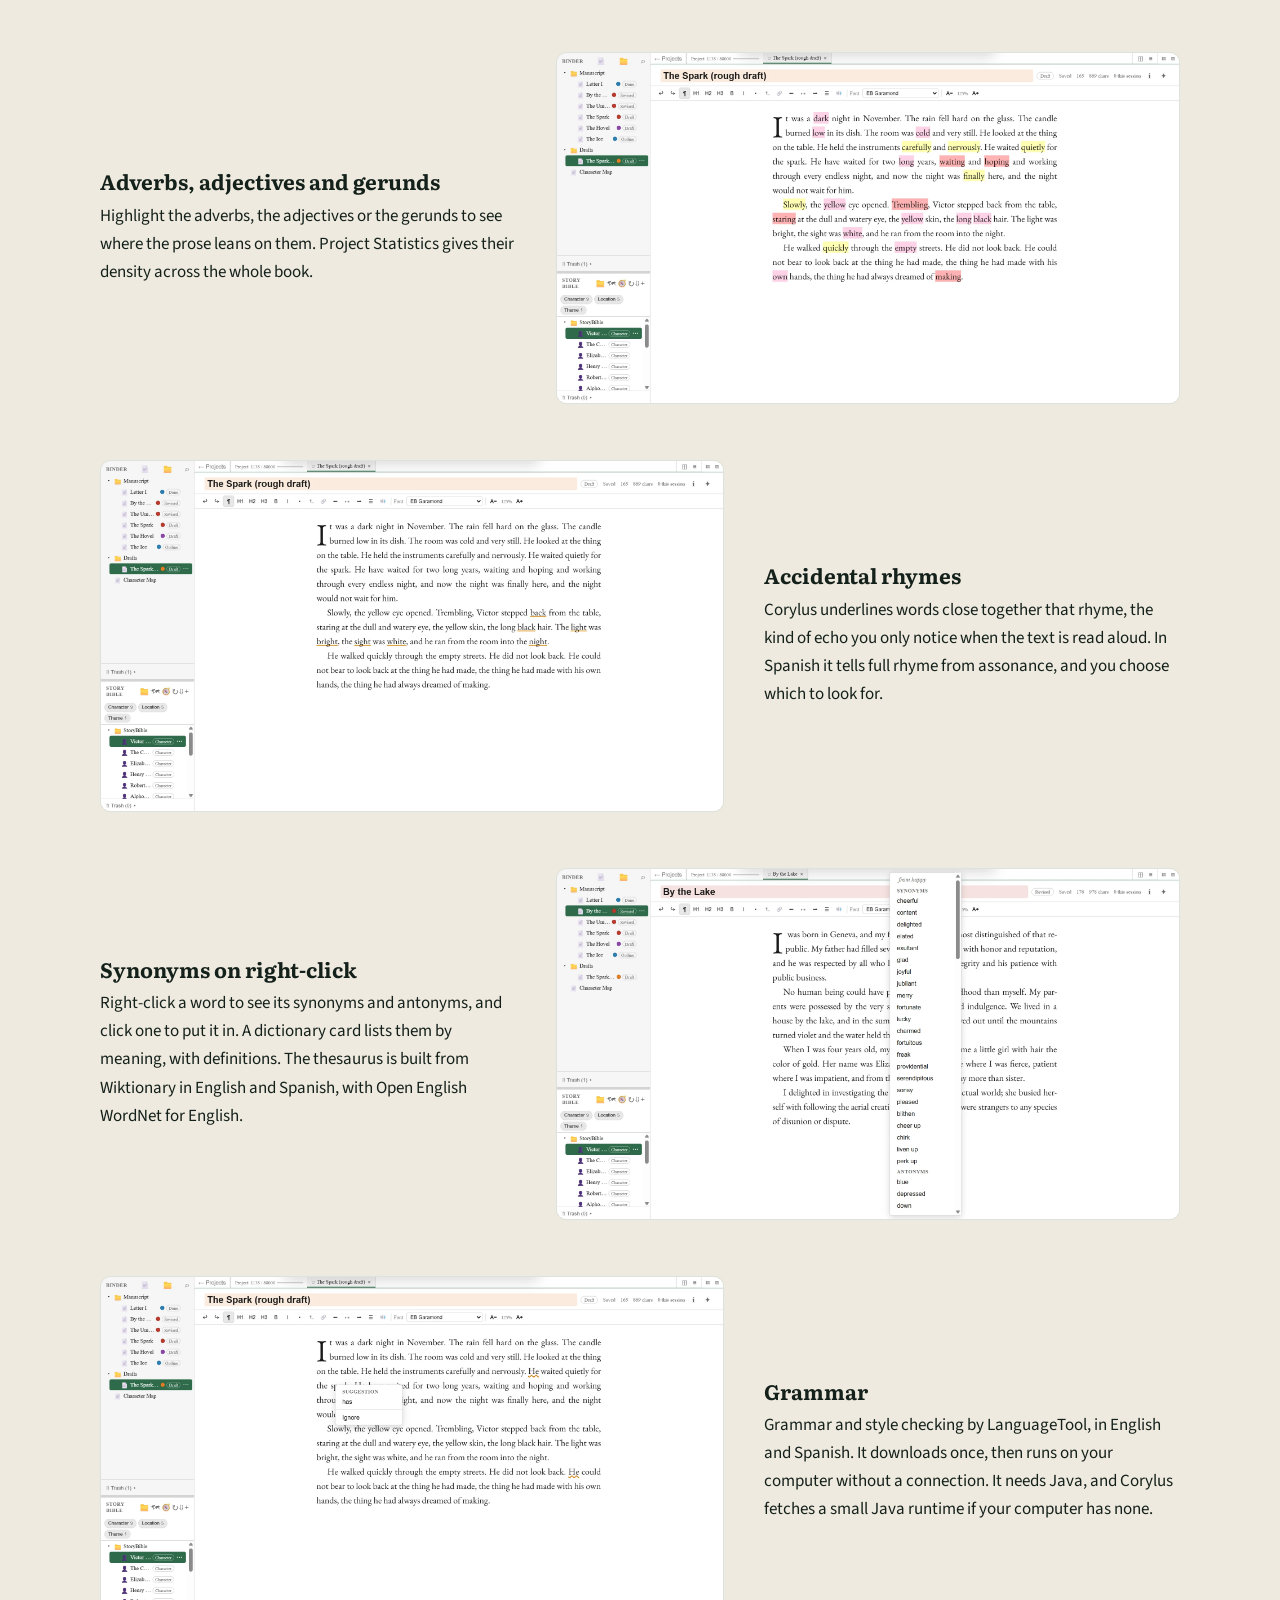
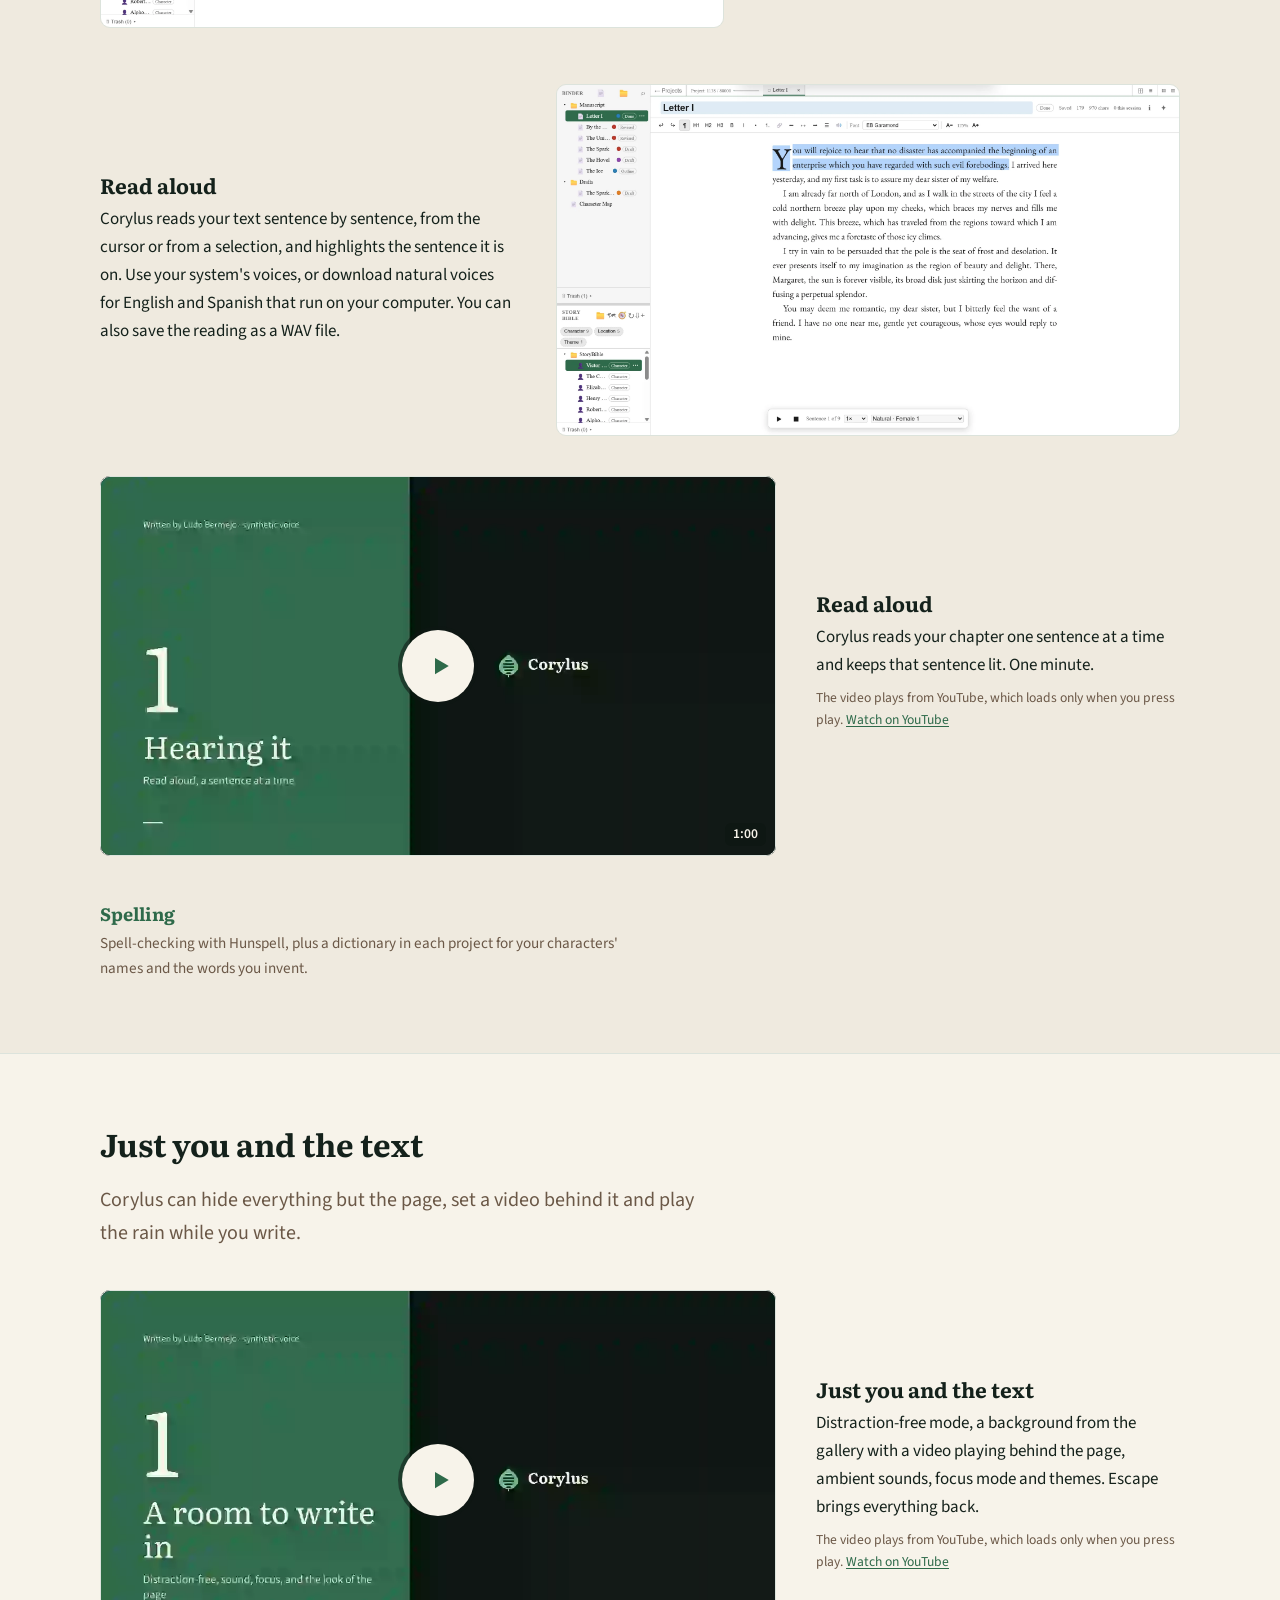
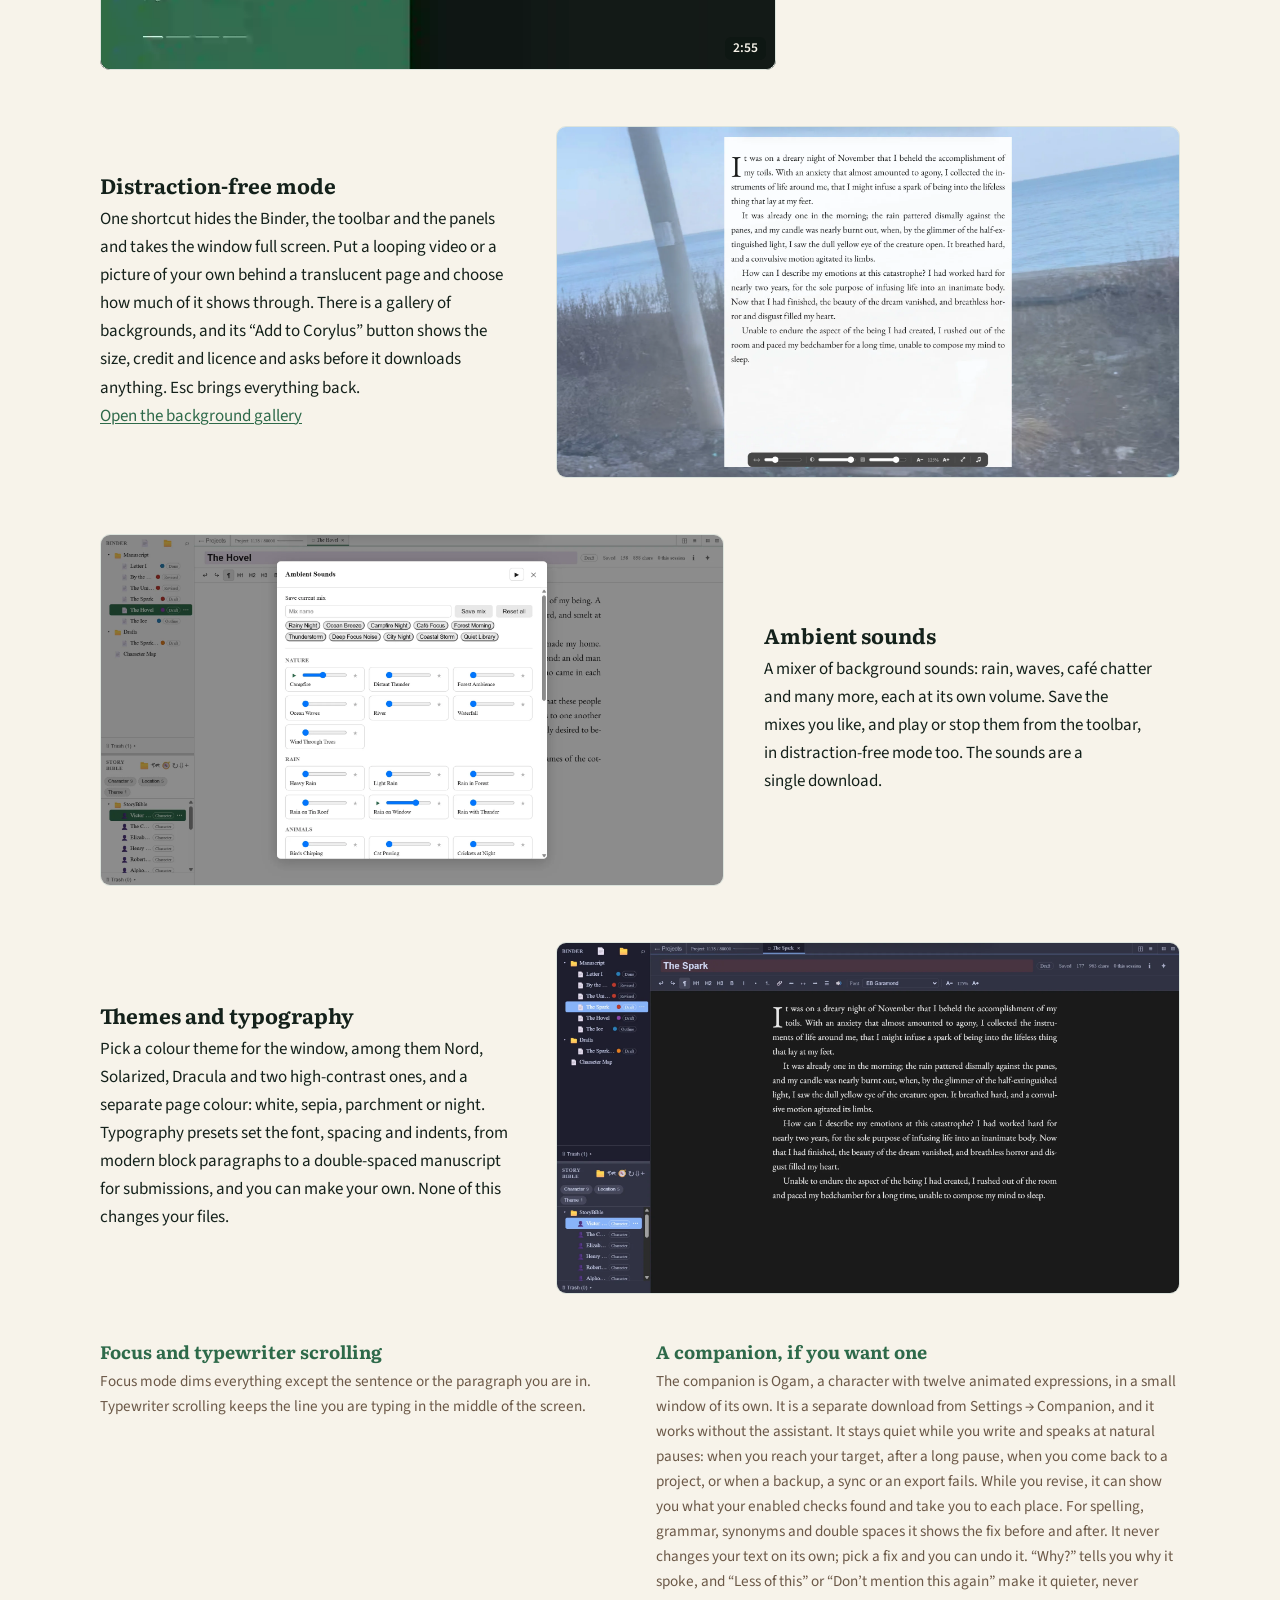
==== commit f73677ff: "chore: rebuild for macOS 1.102.0 Co-Authored-By: Claude Opus 5 <noreply@anthropic.com>" ====
--- a/index.html
+++ b/index.html
@@ -48,8 +48,8 @@
       <p class="lead">It keeps every chapter as a plain text file in a folder of your own, and it helps you revise what you write. It points out repeated words, runs of sentences with the same length or the same opening, and paragraphs that turn monotonous.</p>
       <p>It has a distraction-free mode with background video and ambient sounds, so it&#x27;s just you and the text. It works offline, and if you want, you can sync your projects with Dropbox, pCloud or Google Drive. It&#x27;s in English and Spanish, for Mac and Windows. And it&#x27;s free!</p>
       <p class="downloads">
-        <a class="btn" id="dl-mac" href="https://raw.githubusercontent.com/LudoBermejoES/corylus-releases/main/Corylus_1.98.5_aarch64.dmg">
-          Download for Mac <span class="ver" data-ver-label="version">version 1.98.5</span>
+        <a class="btn" id="dl-mac" href="https://raw.githubusercontent.com/LudoBermejoES/corylus-releases/main/Corylus_1.102.0_aarch64.dmg">
+          Download for Mac <span class="ver" data-ver-label="version">version 1.102.0</span>
         </a>
         <a class="btn ghost" id="dl-win" href="https://raw.githubusercontent.com/LudoBermejoES/corylus-releases/main/Corylus_1.102.0_x64-setup.exe">
           Download for Windows <span class="ver" data-ver-label="version">version 1.102.0</span>
@@ -240,7 +240,7 @@
     <div class="wrap narrow">
       <h2>Download Corylus</h2>
       <p class="downloads">
-        <a class="btn" href="https://raw.githubusercontent.com/LudoBermejoES/corylus-releases/main/Corylus_1.98.5_aarch64.dmg">Download for Mac</a>
+        <a class="btn" href="https://raw.githubusercontent.com/LudoBermejoES/corylus-releases/main/Corylus_1.102.0_aarch64.dmg">Download for Mac</a>
         <a class="btn ghost" href="https://raw.githubusercontent.com/LudoBermejoES/corylus-releases/main/Corylus_1.102.0_x64-setup.exe">Download for Windows</a>
       </p>
       <p class="note">Corylus already runs on iPhone, iPad and Android: the same app, opening the same project folders. I can&#x27;t hand those versions out yet, because the App Store and Google Play need developer accounts I don&#x27;t have yet. Paying for them is part of what support on Ko-fi is for.</p>
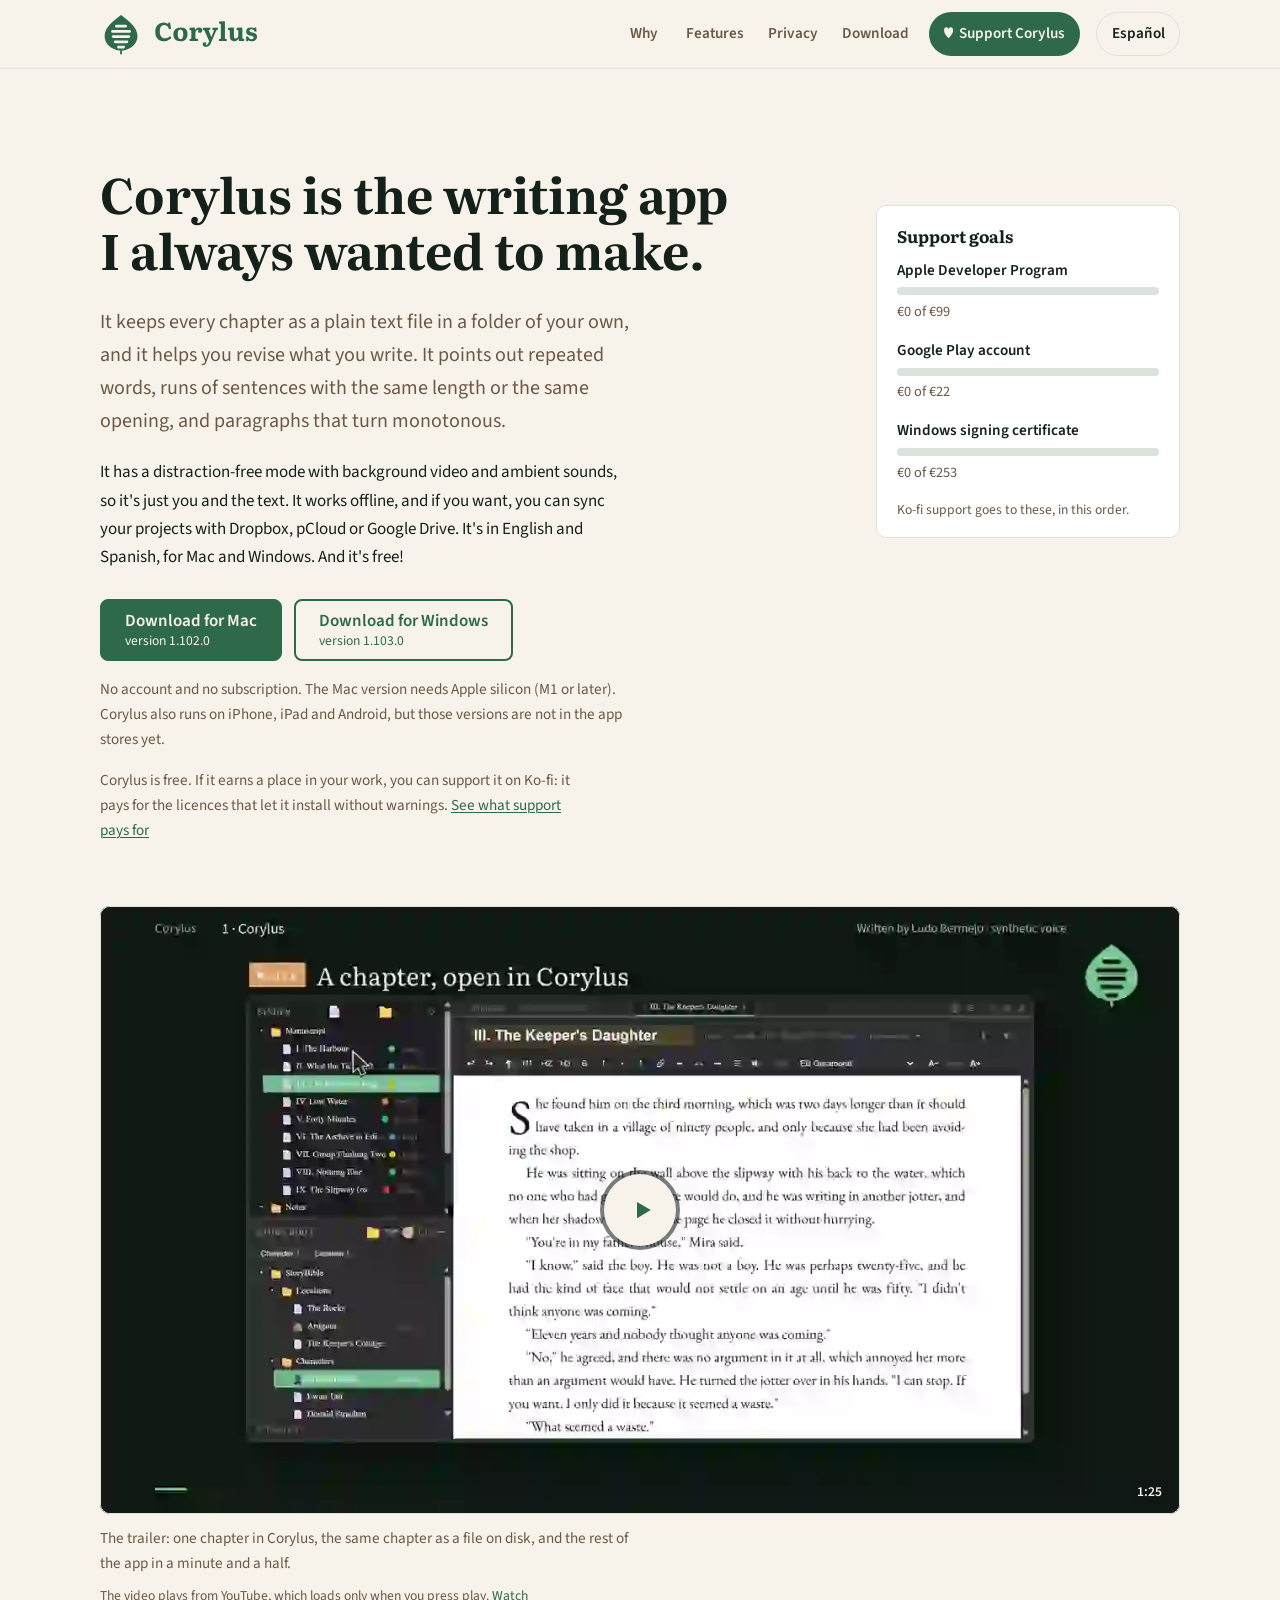
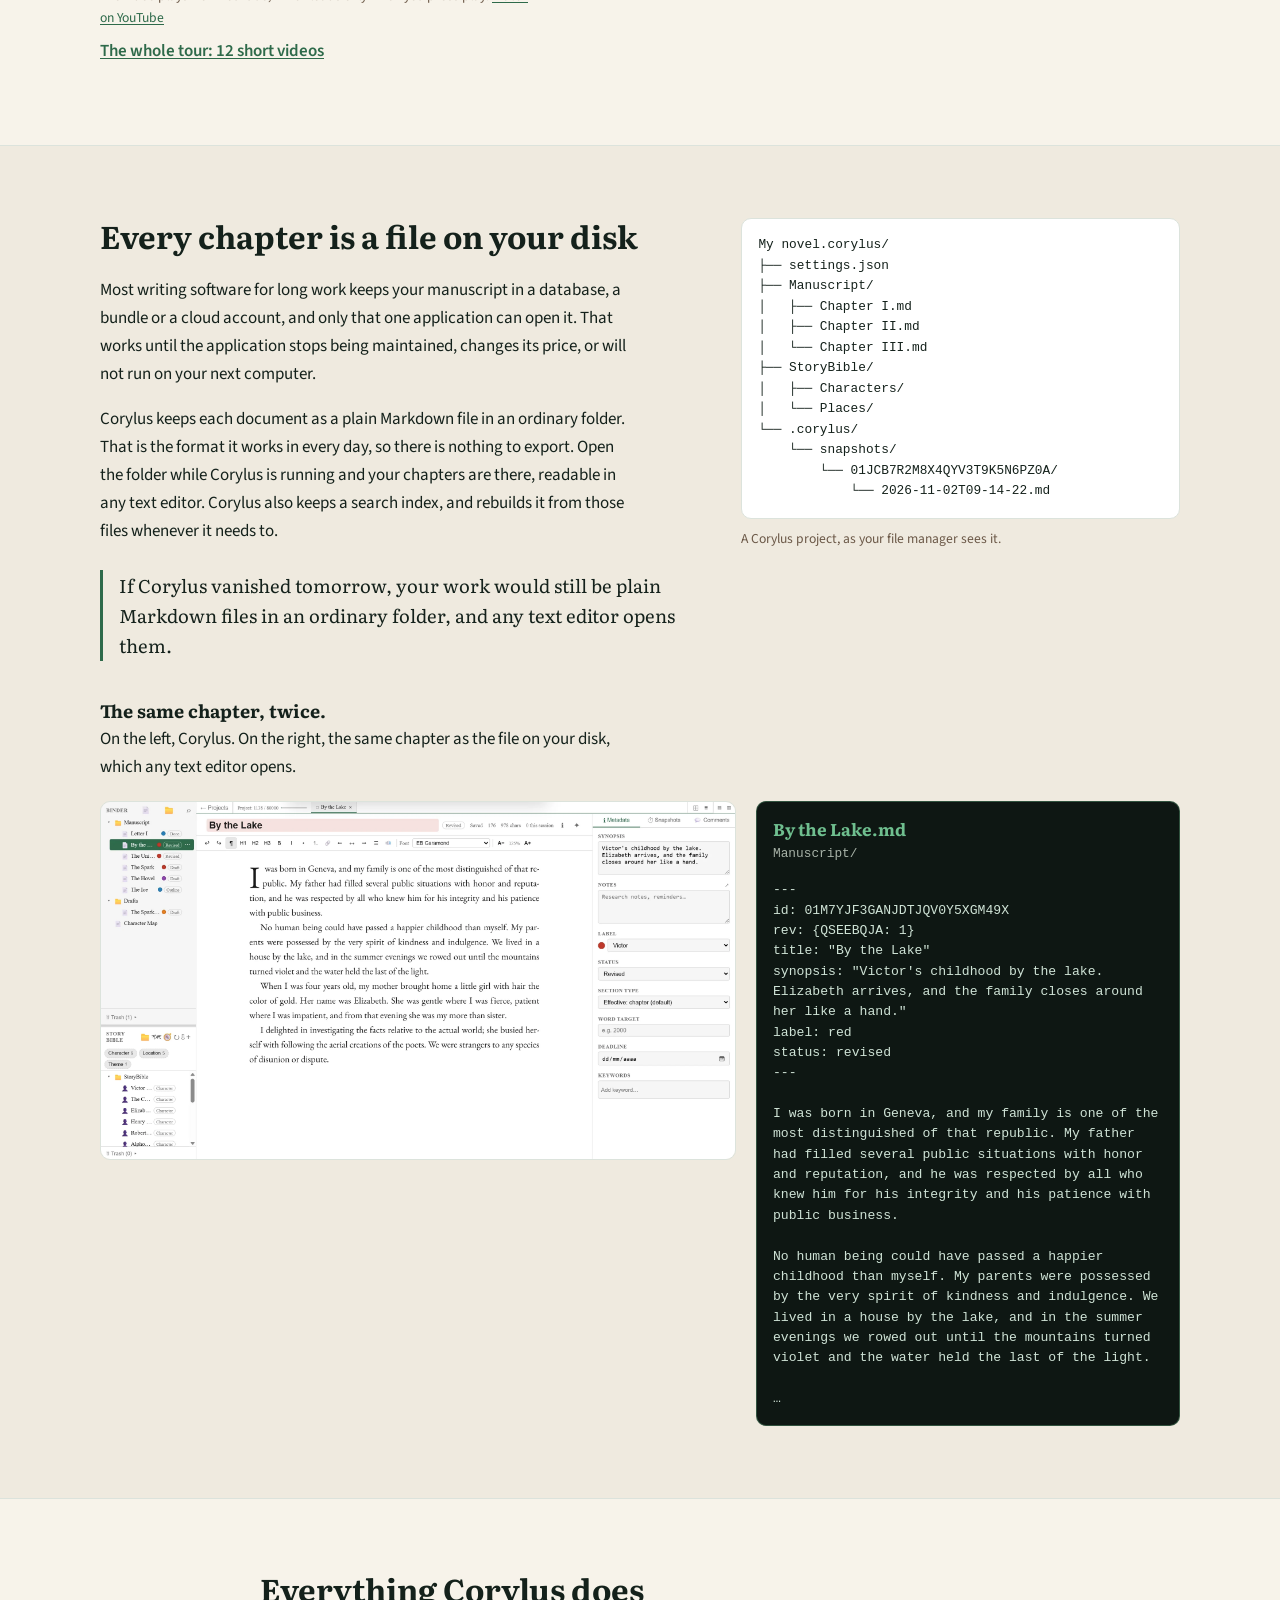
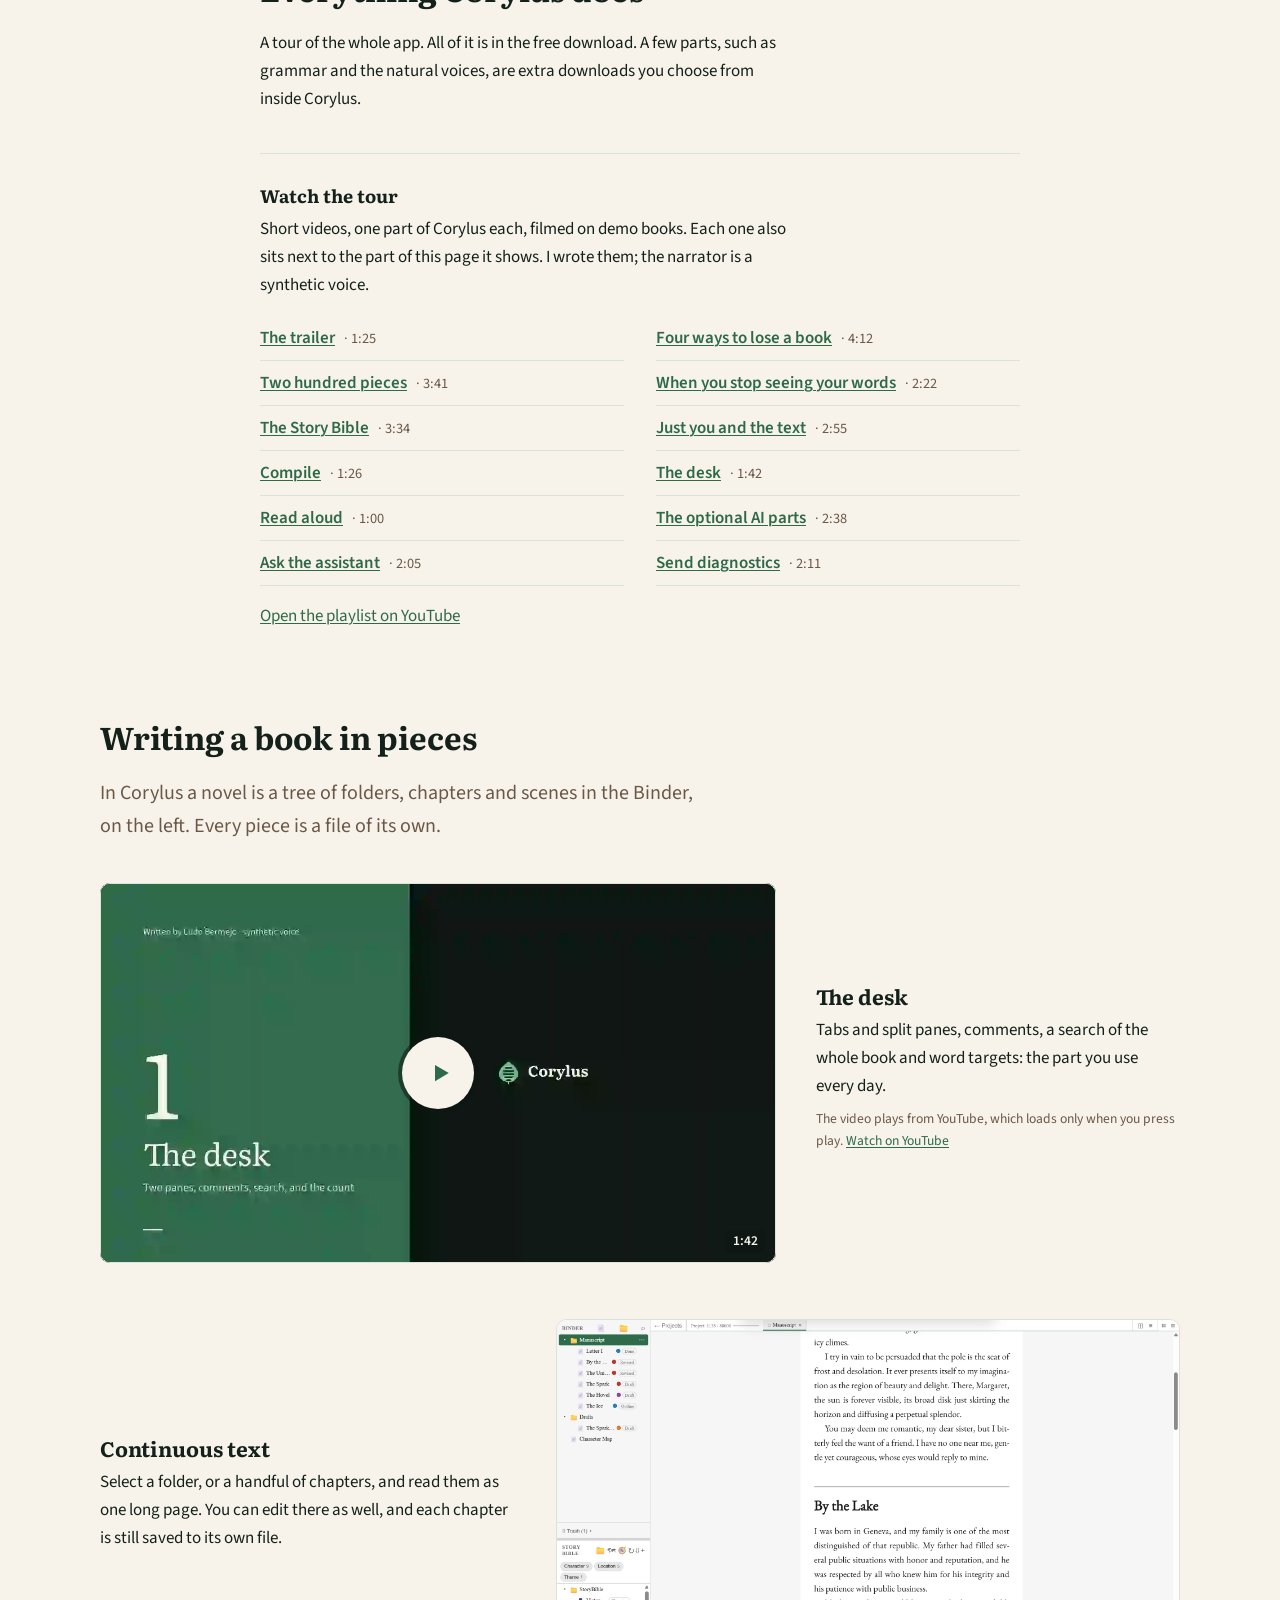
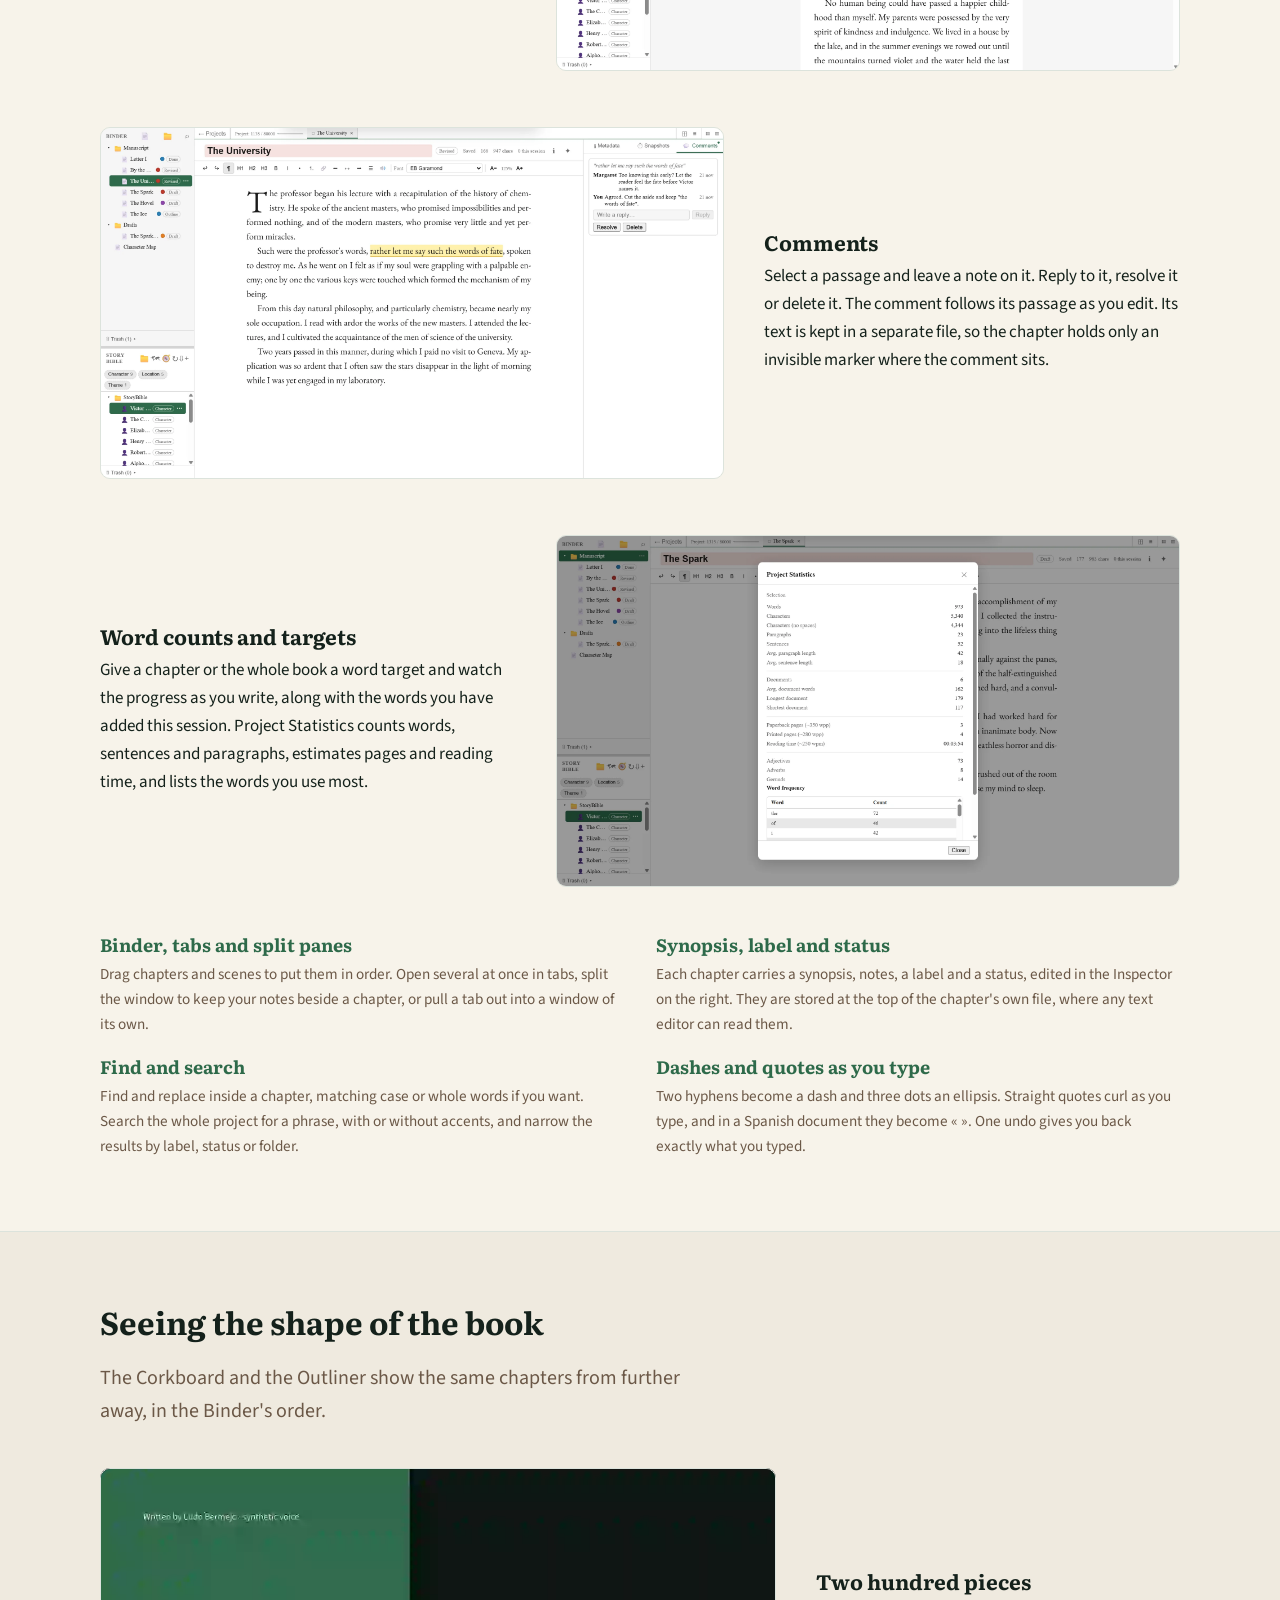
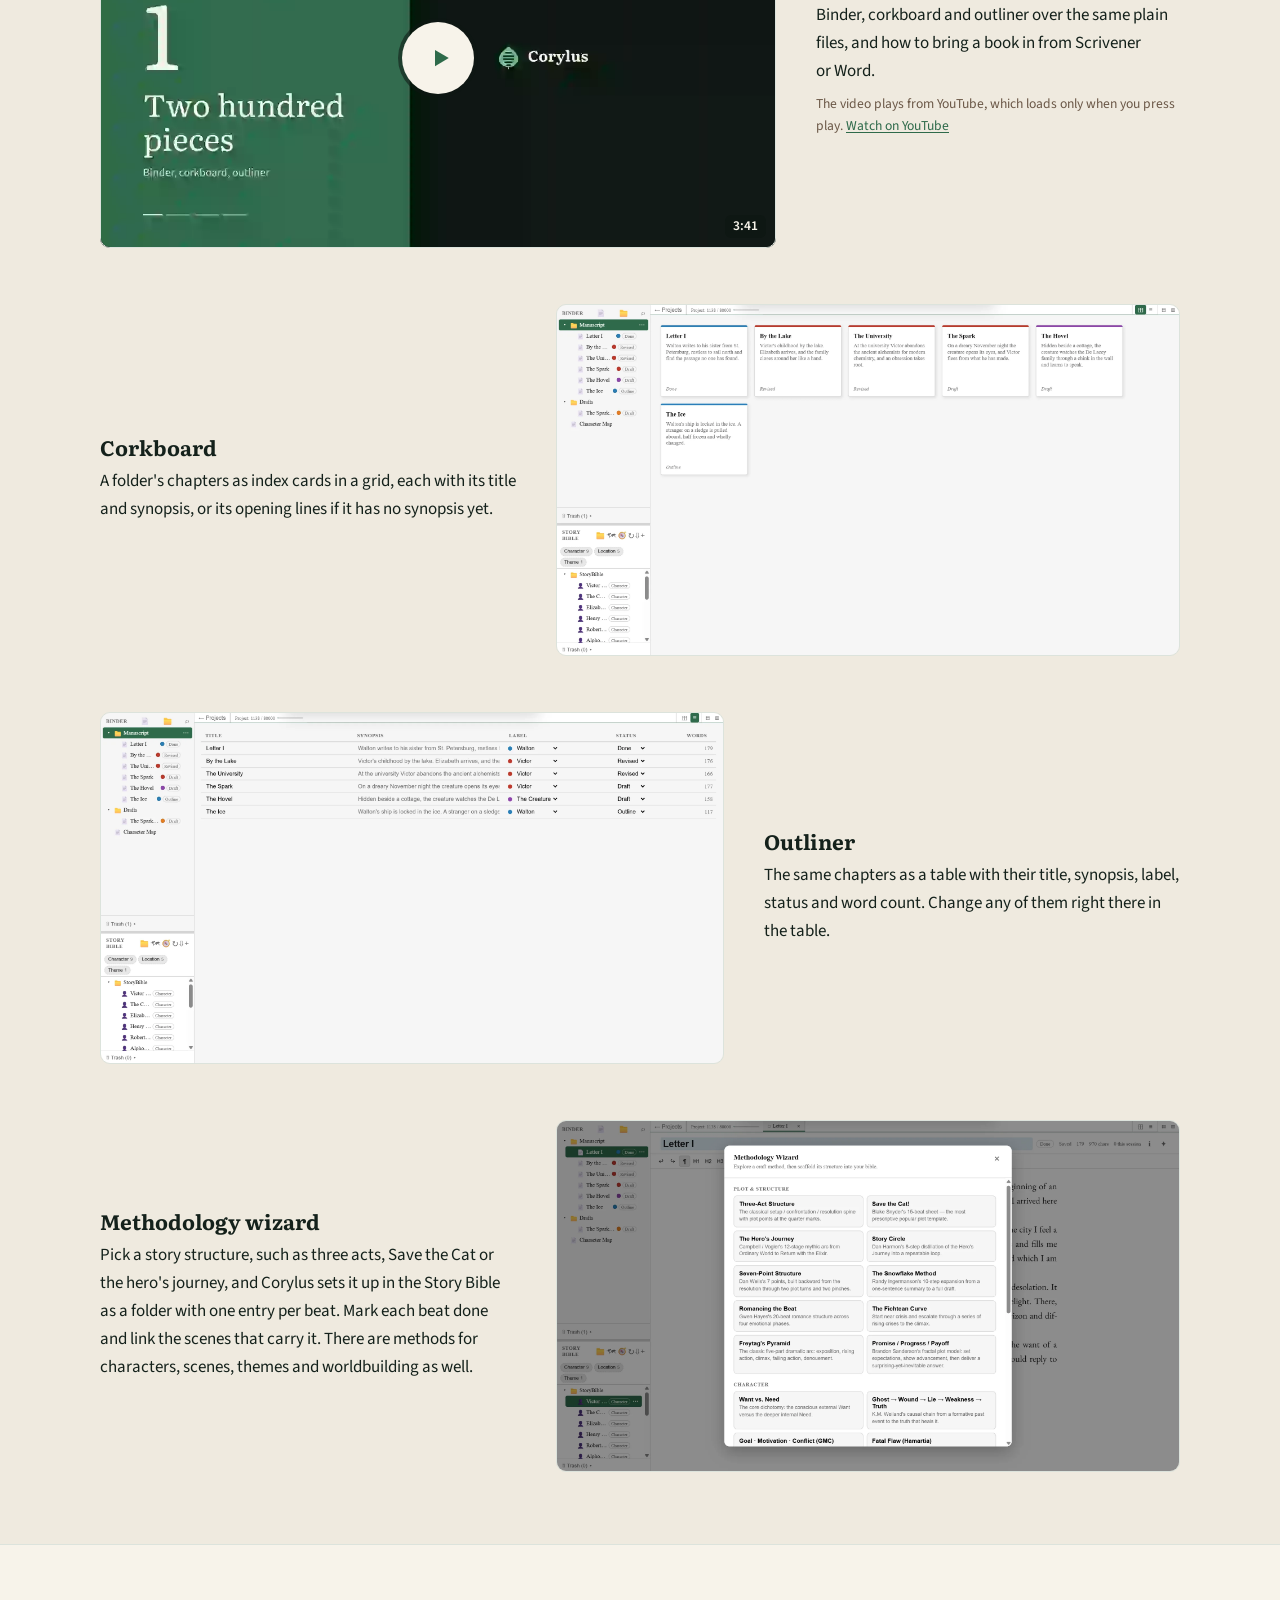
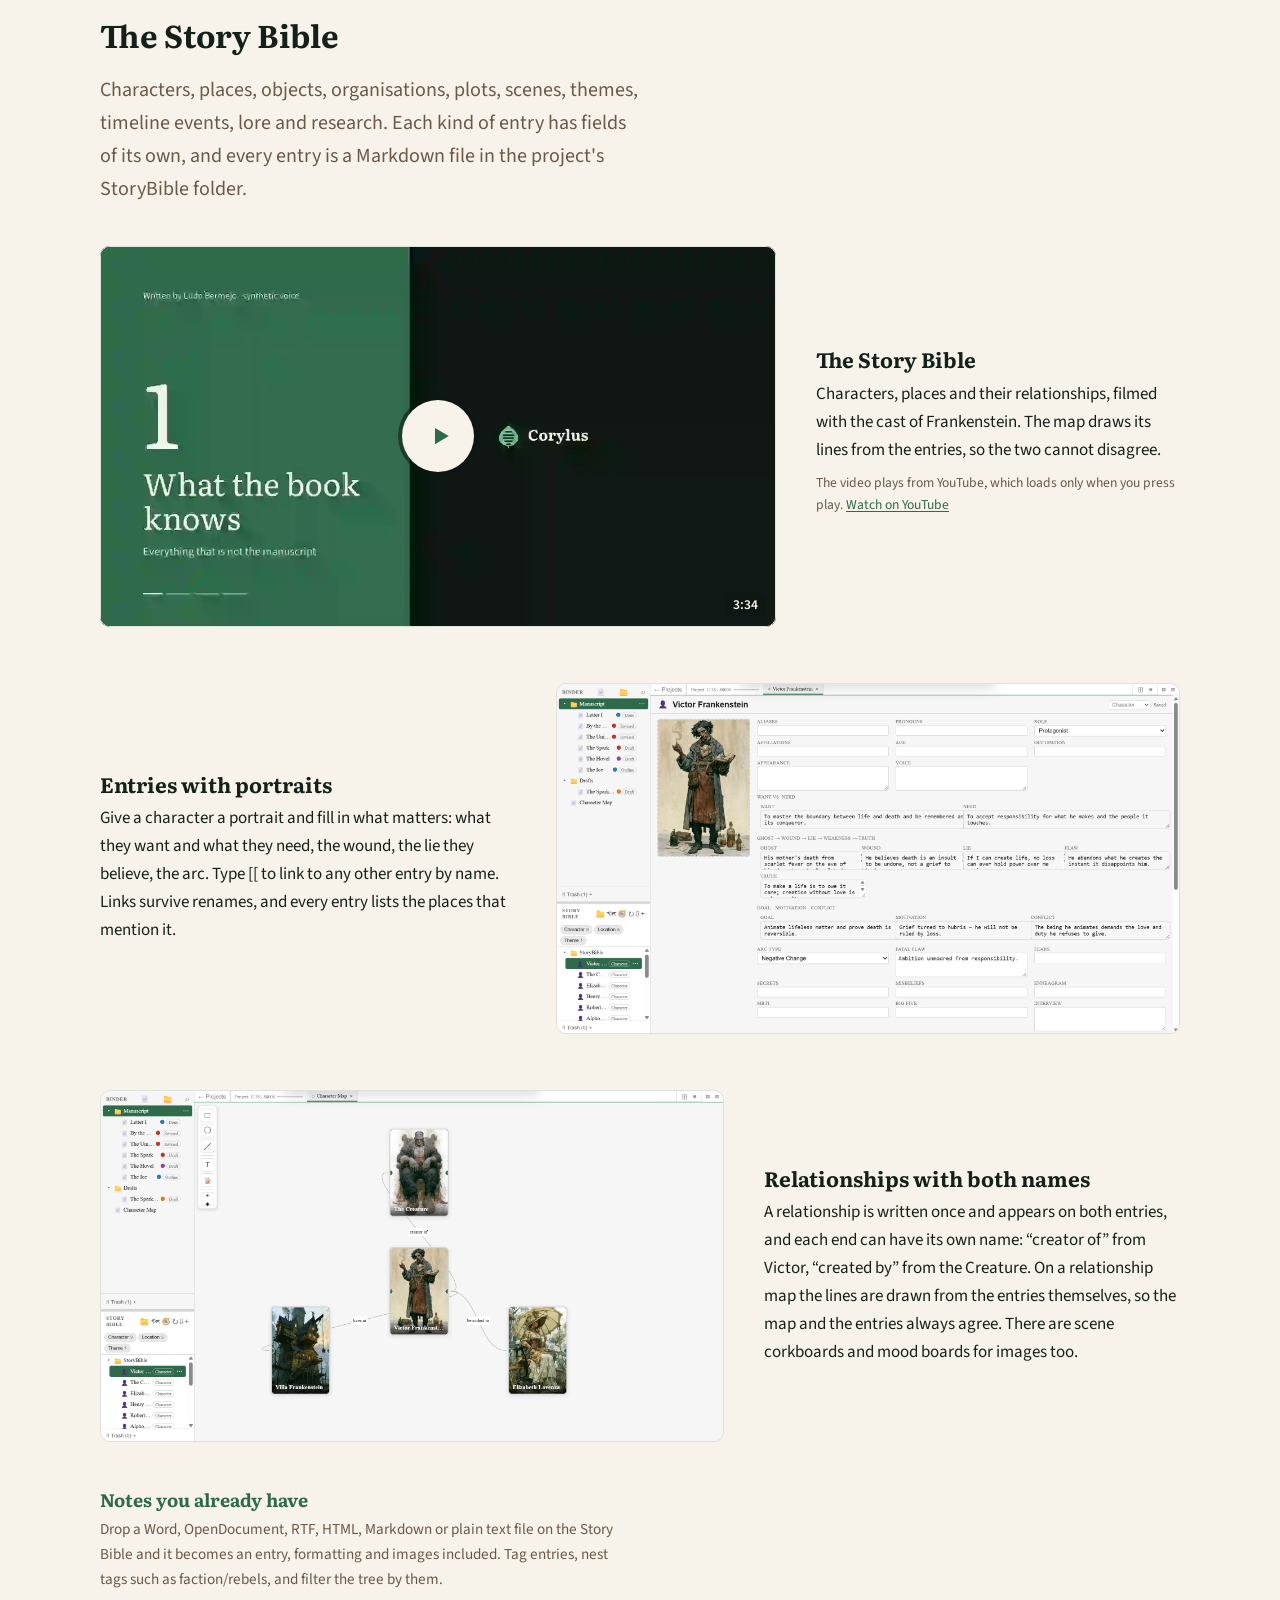
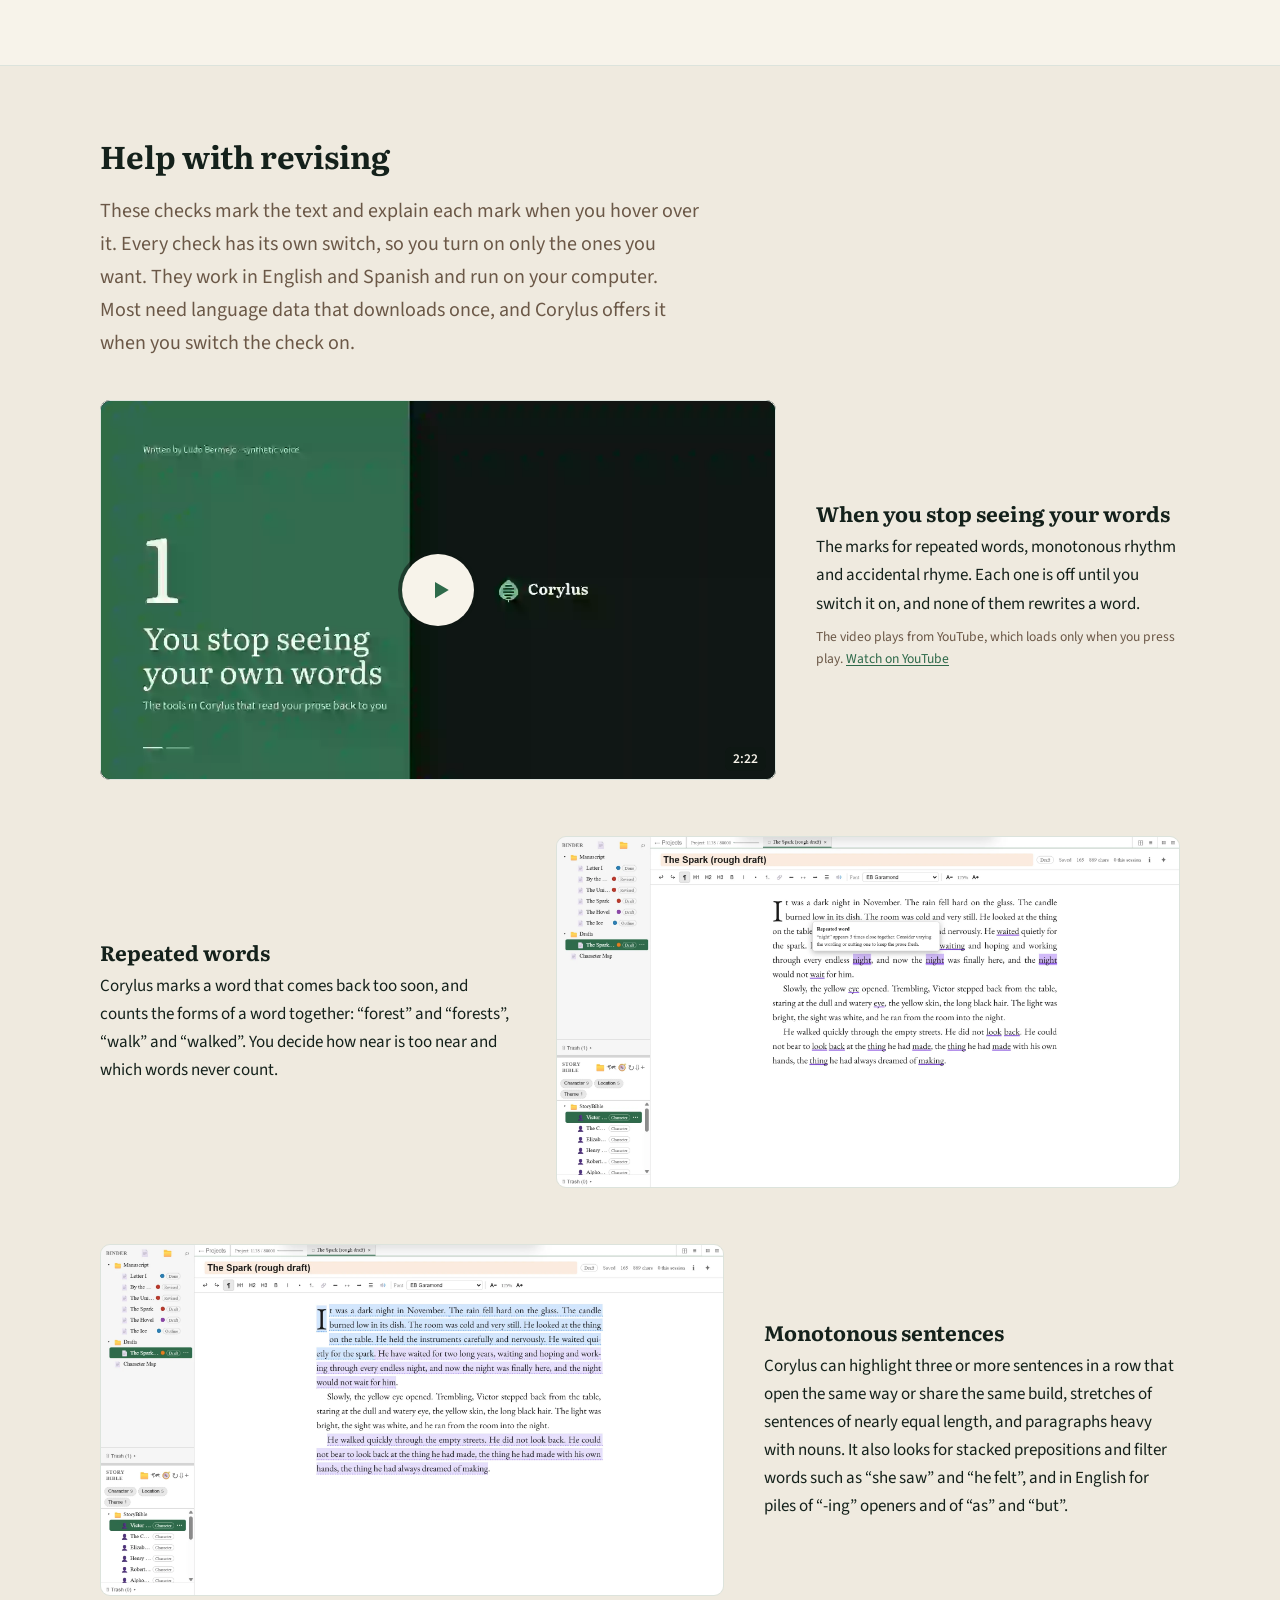
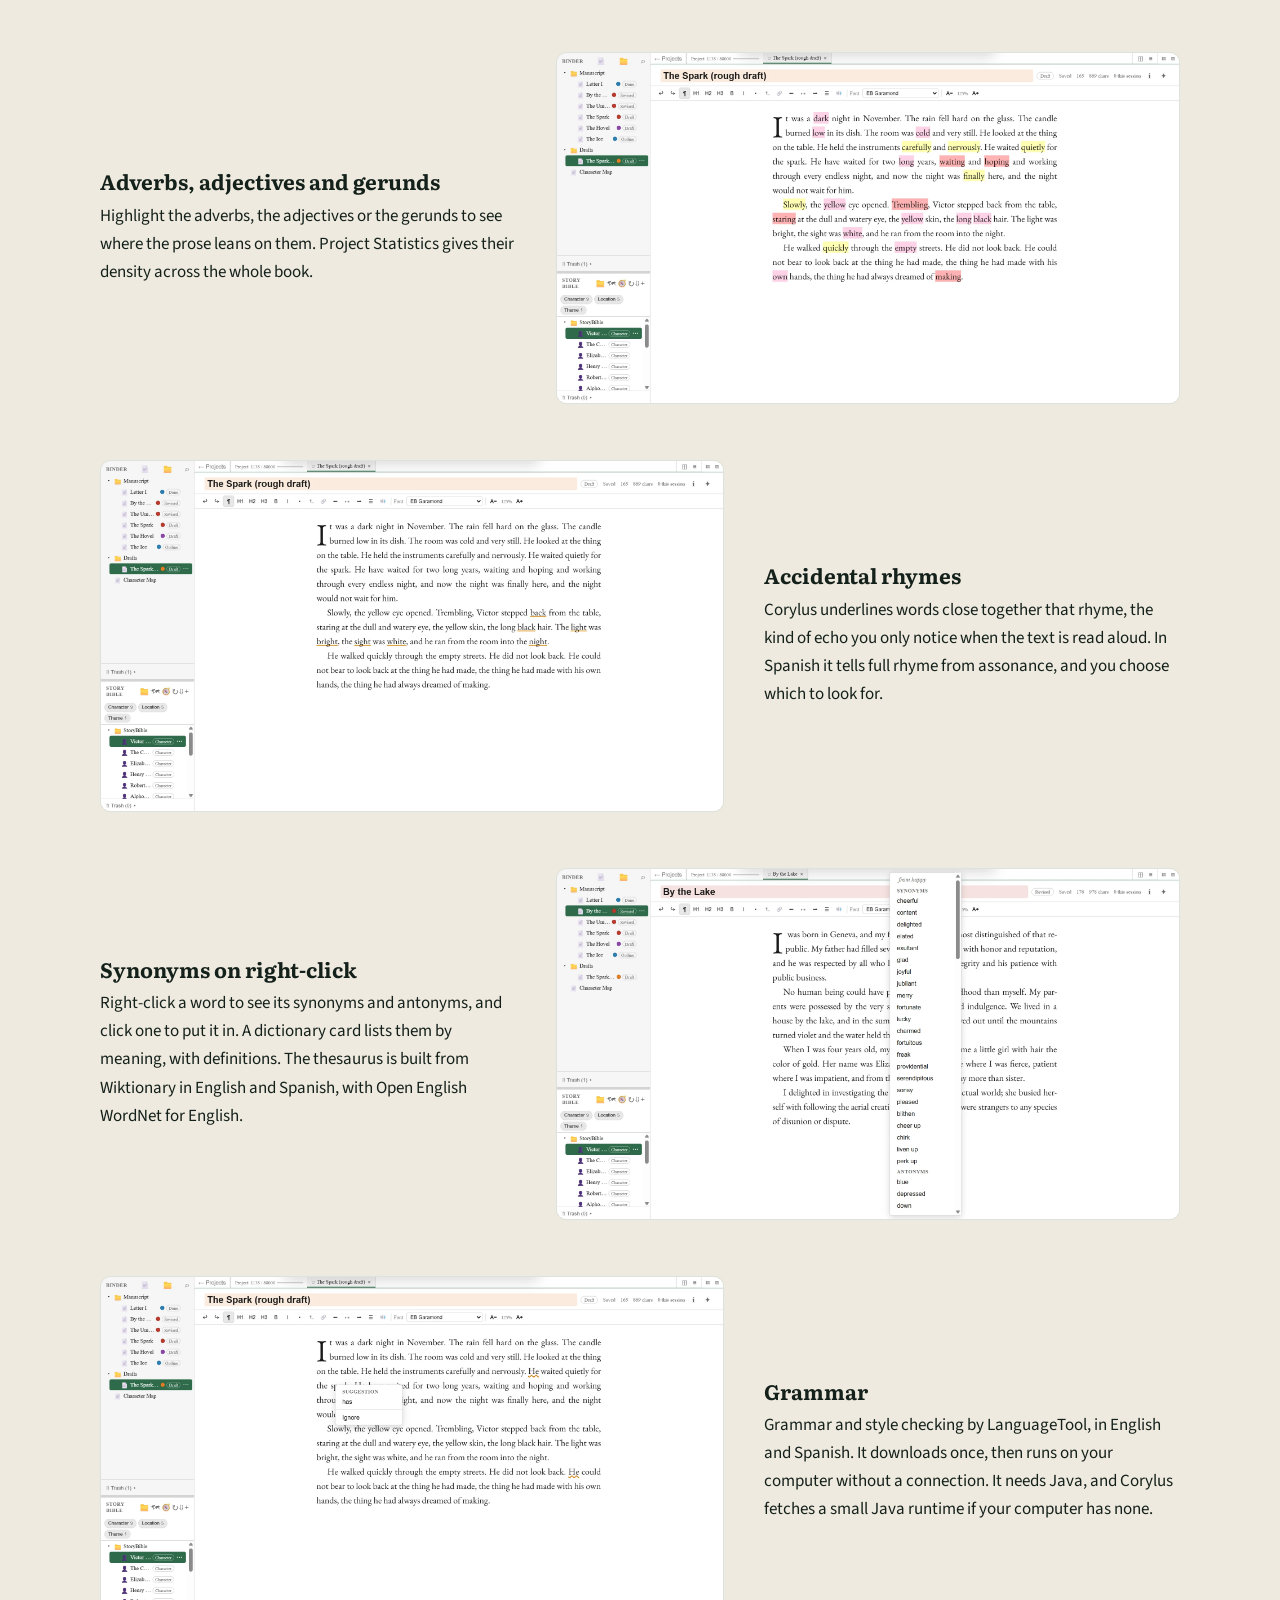
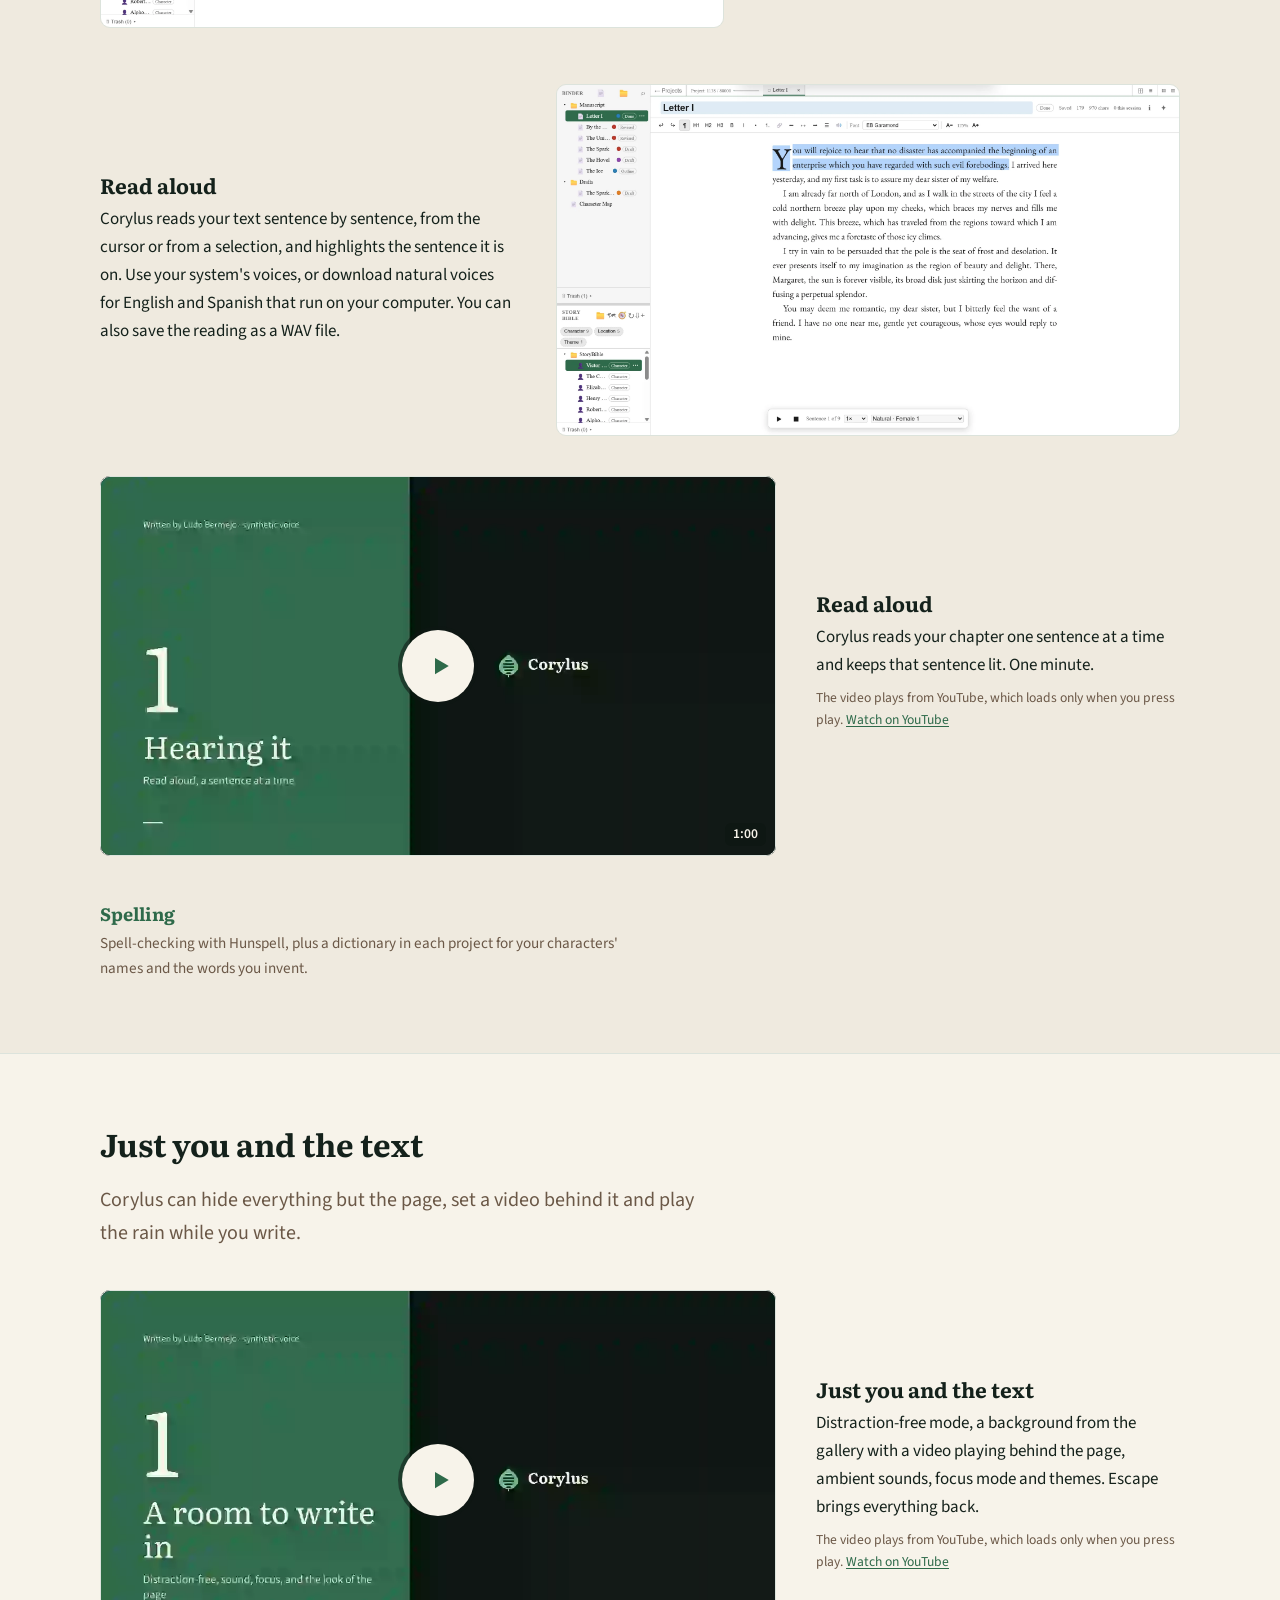
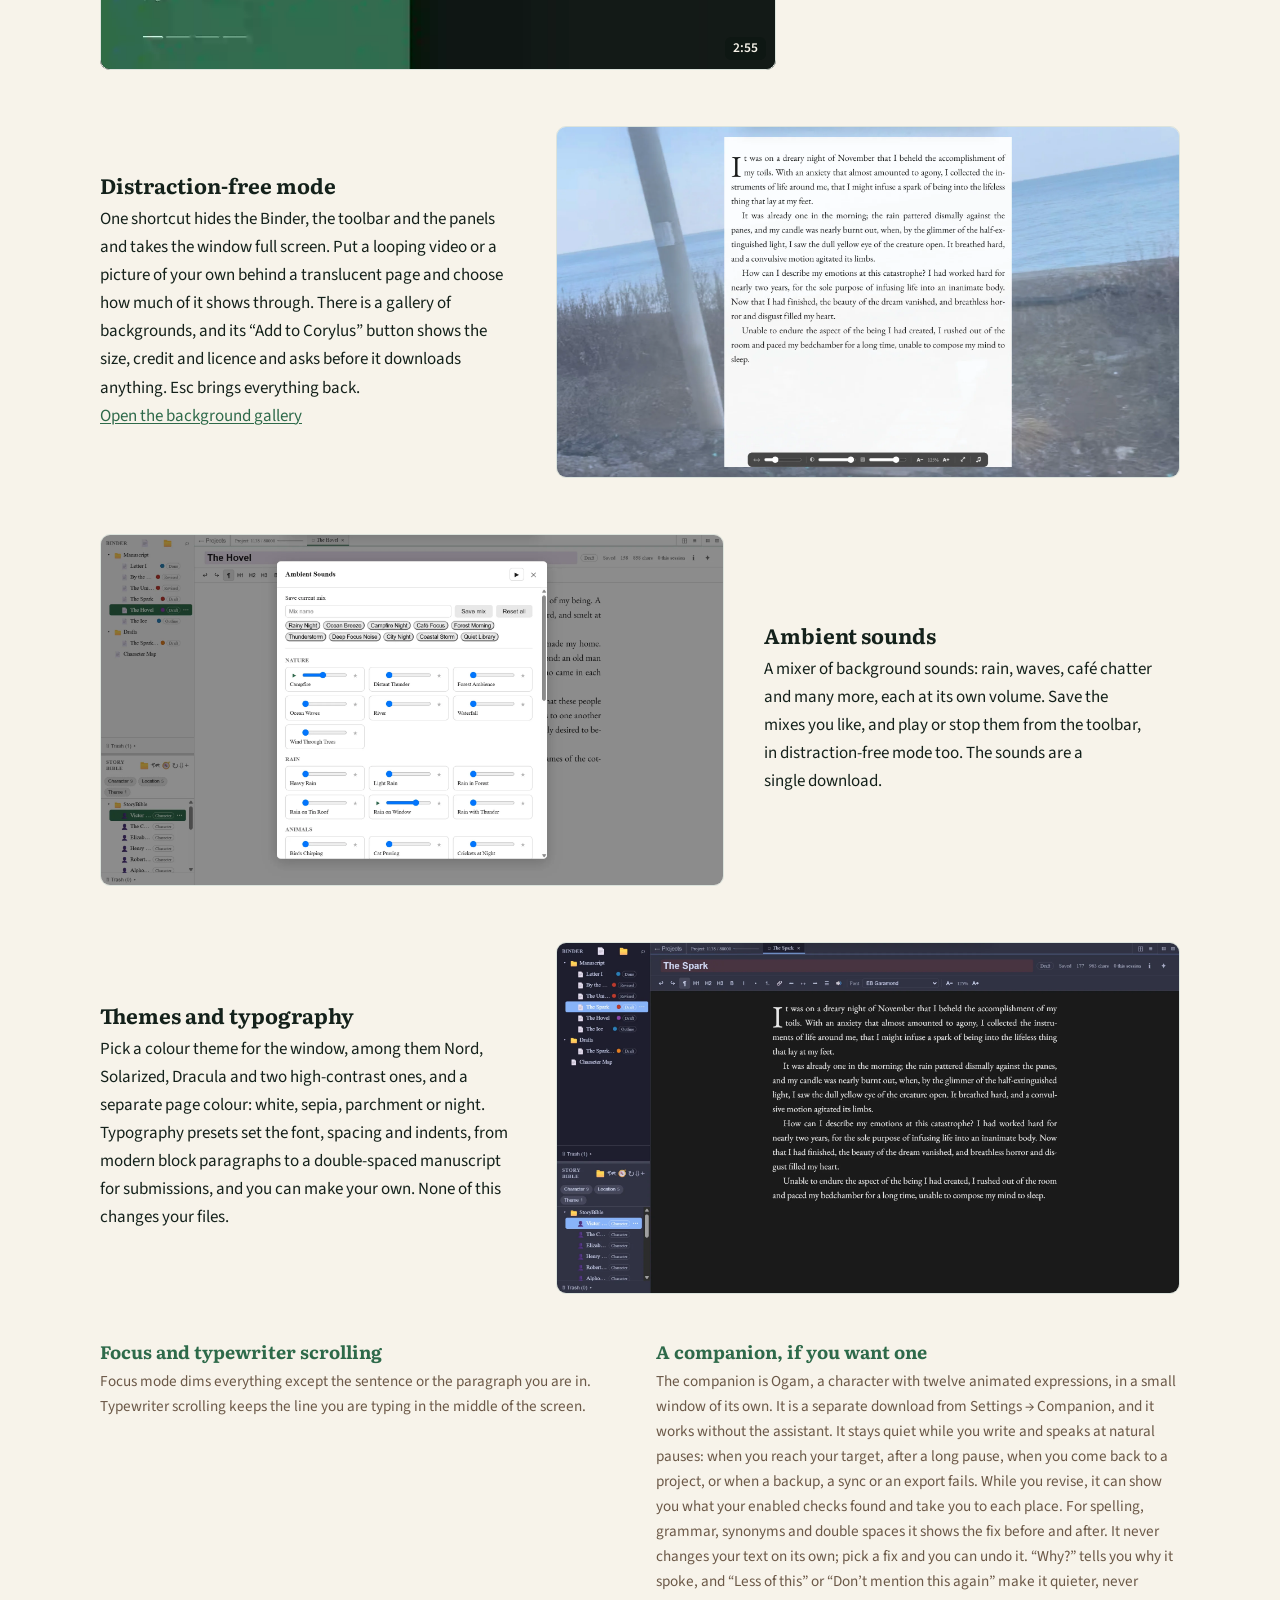
==== commit 44202860: "chore: rebuild for 1.103.0" ====
--- a/index.html
+++ b/index.html
@@ -51,8 +51,8 @@
         <a class="btn" id="dl-mac" href="https://raw.githubusercontent.com/LudoBermejoES/corylus-releases/main/Corylus_1.102.0_aarch64.dmg">
           Download for Mac <span class="ver" data-ver-label="version">version 1.102.0</span>
         </a>
-        <a class="btn ghost" id="dl-win" href="https://raw.githubusercontent.com/LudoBermejoES/corylus-releases/main/Corylus_1.102.0_x64-setup.exe">
-          Download for Windows <span class="ver" data-ver-label="version">version 1.102.0</span>
+        <a class="btn ghost" id="dl-win" href="https://raw.githubusercontent.com/LudoBermejoES/corylus-releases/main/Corylus_1.103.0_x64-setup.exe">
+          Download for Windows <span class="ver" data-ver-label="version">version 1.103.0</span>
         </a>
       </p>
       <p class="note">No account and no subscription. The Mac version needs Apple silicon (M1 or later). Corylus also runs on iPhone, iPad and Android, but those versions are not in the app stores yet.</p>
@@ -241,7 +241,7 @@
       <h2>Download Corylus</h2>
       <p class="downloads">
         <a class="btn" href="https://raw.githubusercontent.com/LudoBermejoES/corylus-releases/main/Corylus_1.102.0_aarch64.dmg">Download for Mac</a>
-        <a class="btn ghost" href="https://raw.githubusercontent.com/LudoBermejoES/corylus-releases/main/Corylus_1.102.0_x64-setup.exe">Download for Windows</a>
+        <a class="btn ghost" href="https://raw.githubusercontent.com/LudoBermejoES/corylus-releases/main/Corylus_1.103.0_x64-setup.exe">Download for Windows</a>
       </p>
       <p class="note">Corylus already runs on iPhone, iPad and Android: the same app, opening the same project folders. I can&#x27;t hand those versions out yet, because the App Store and Google Play need developer accounts I don&#x27;t have yet. Paying for them is part of what support on Ko-fi is for.</p>
       <p class="note">Corylus is not notarized by Apple yet, so the first time you open it macOS says the developer cannot be verified. Right-click Corylus.app, choose Open, then Open again. On macOS 15 or later, go to System Settings, then Privacy &amp; Security, and click Open Anyway. You only do this once per download.</p>
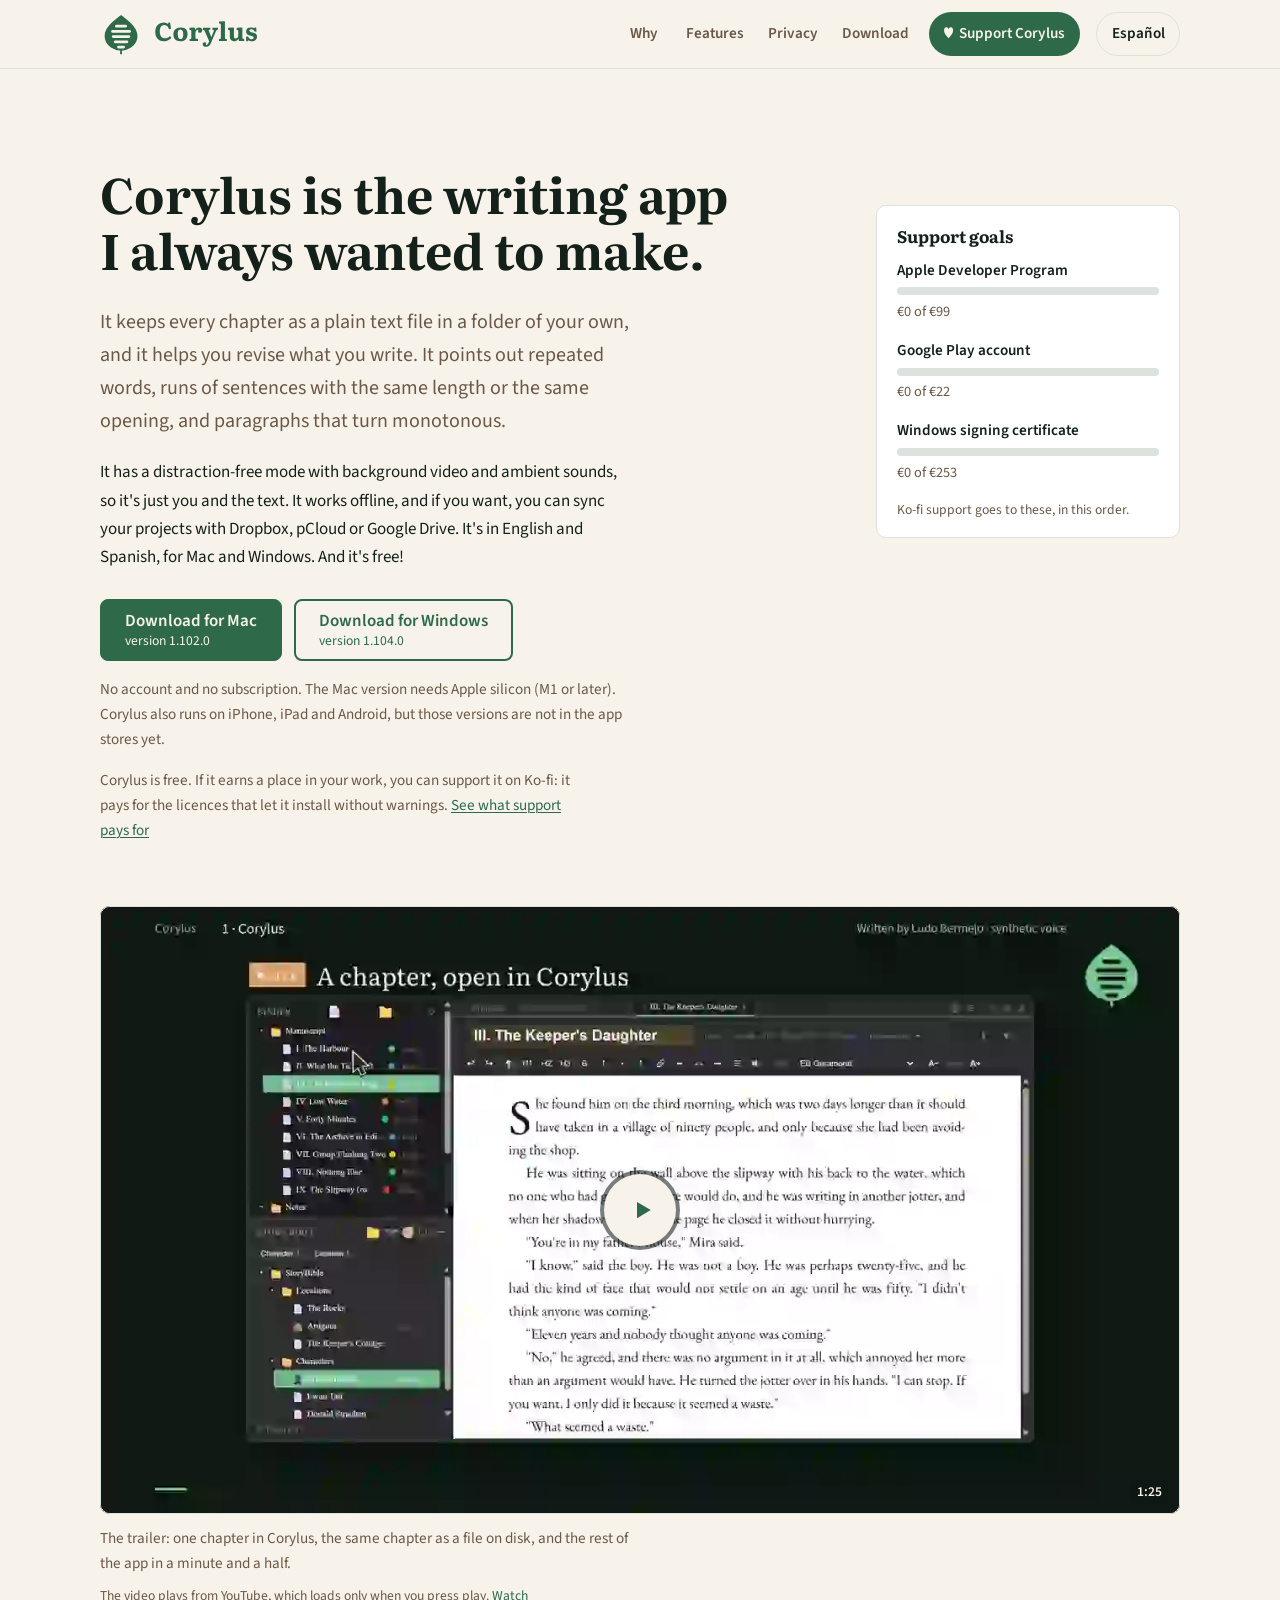
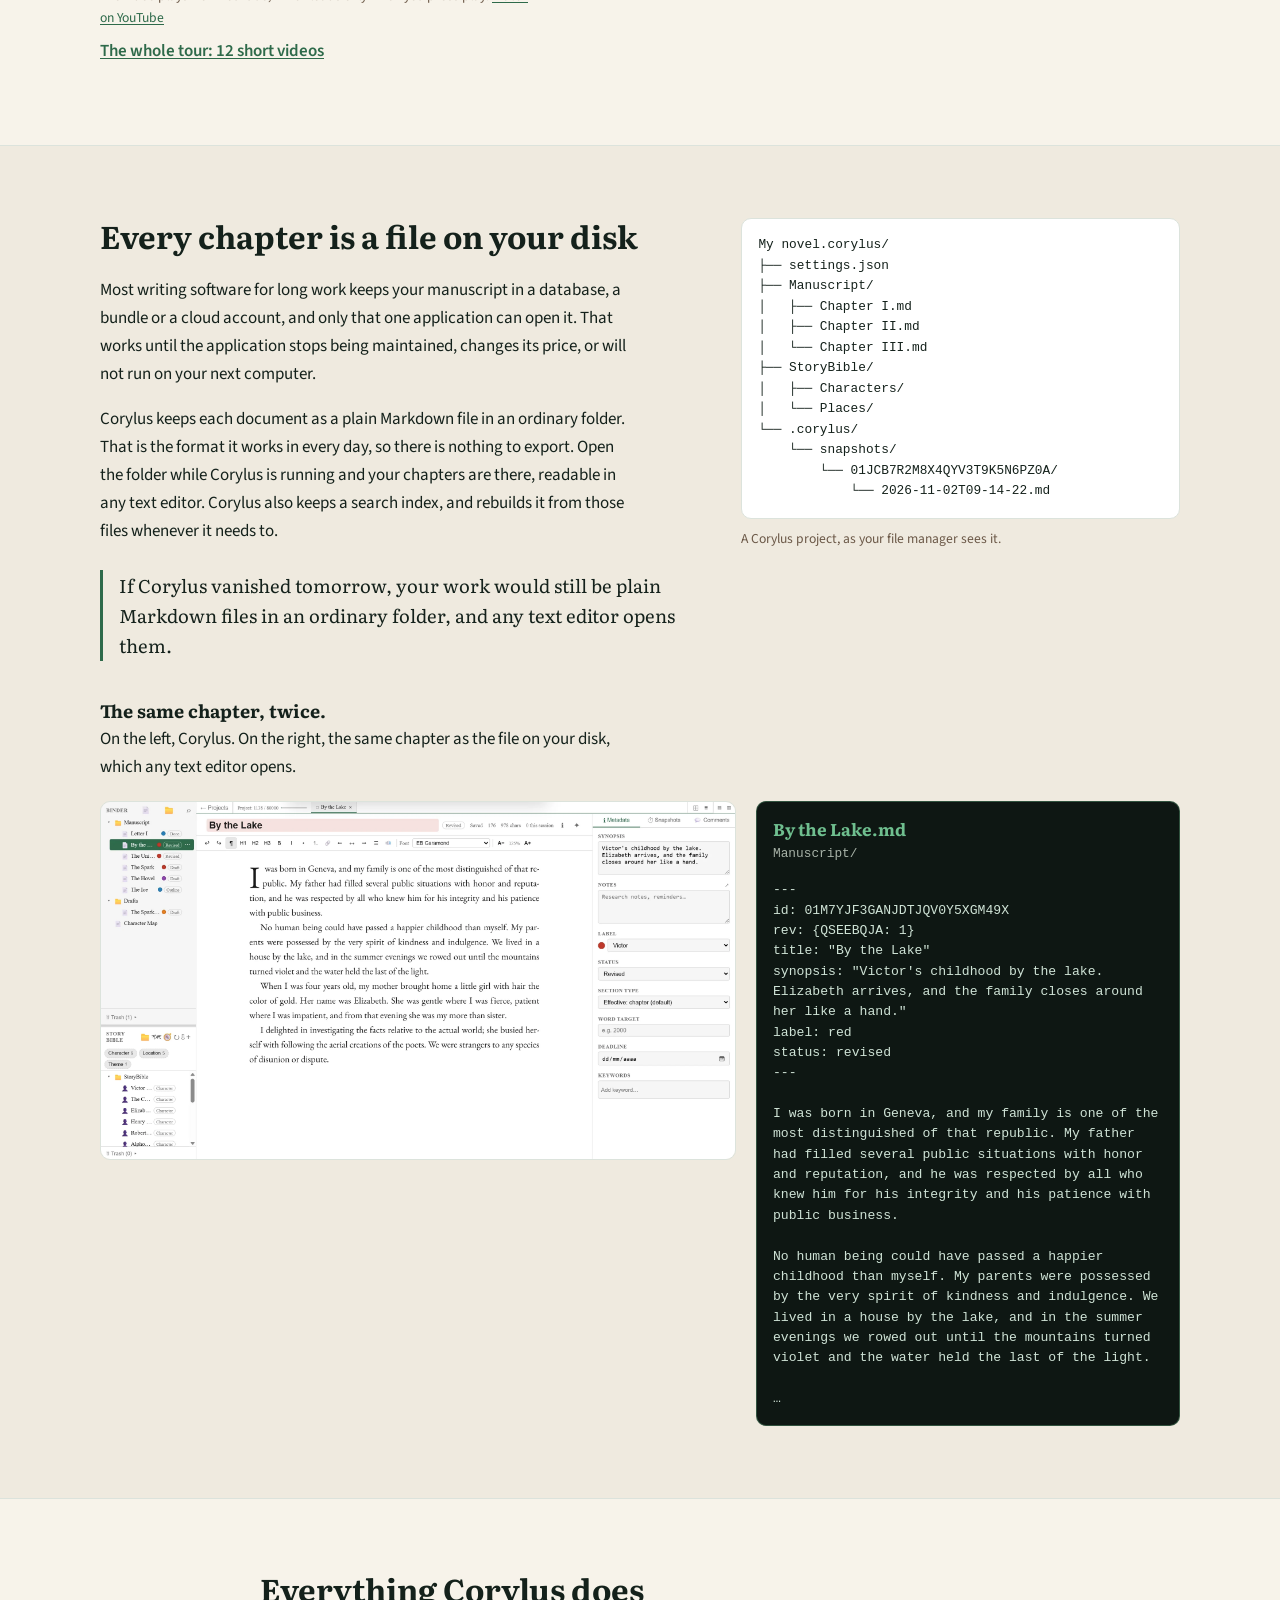
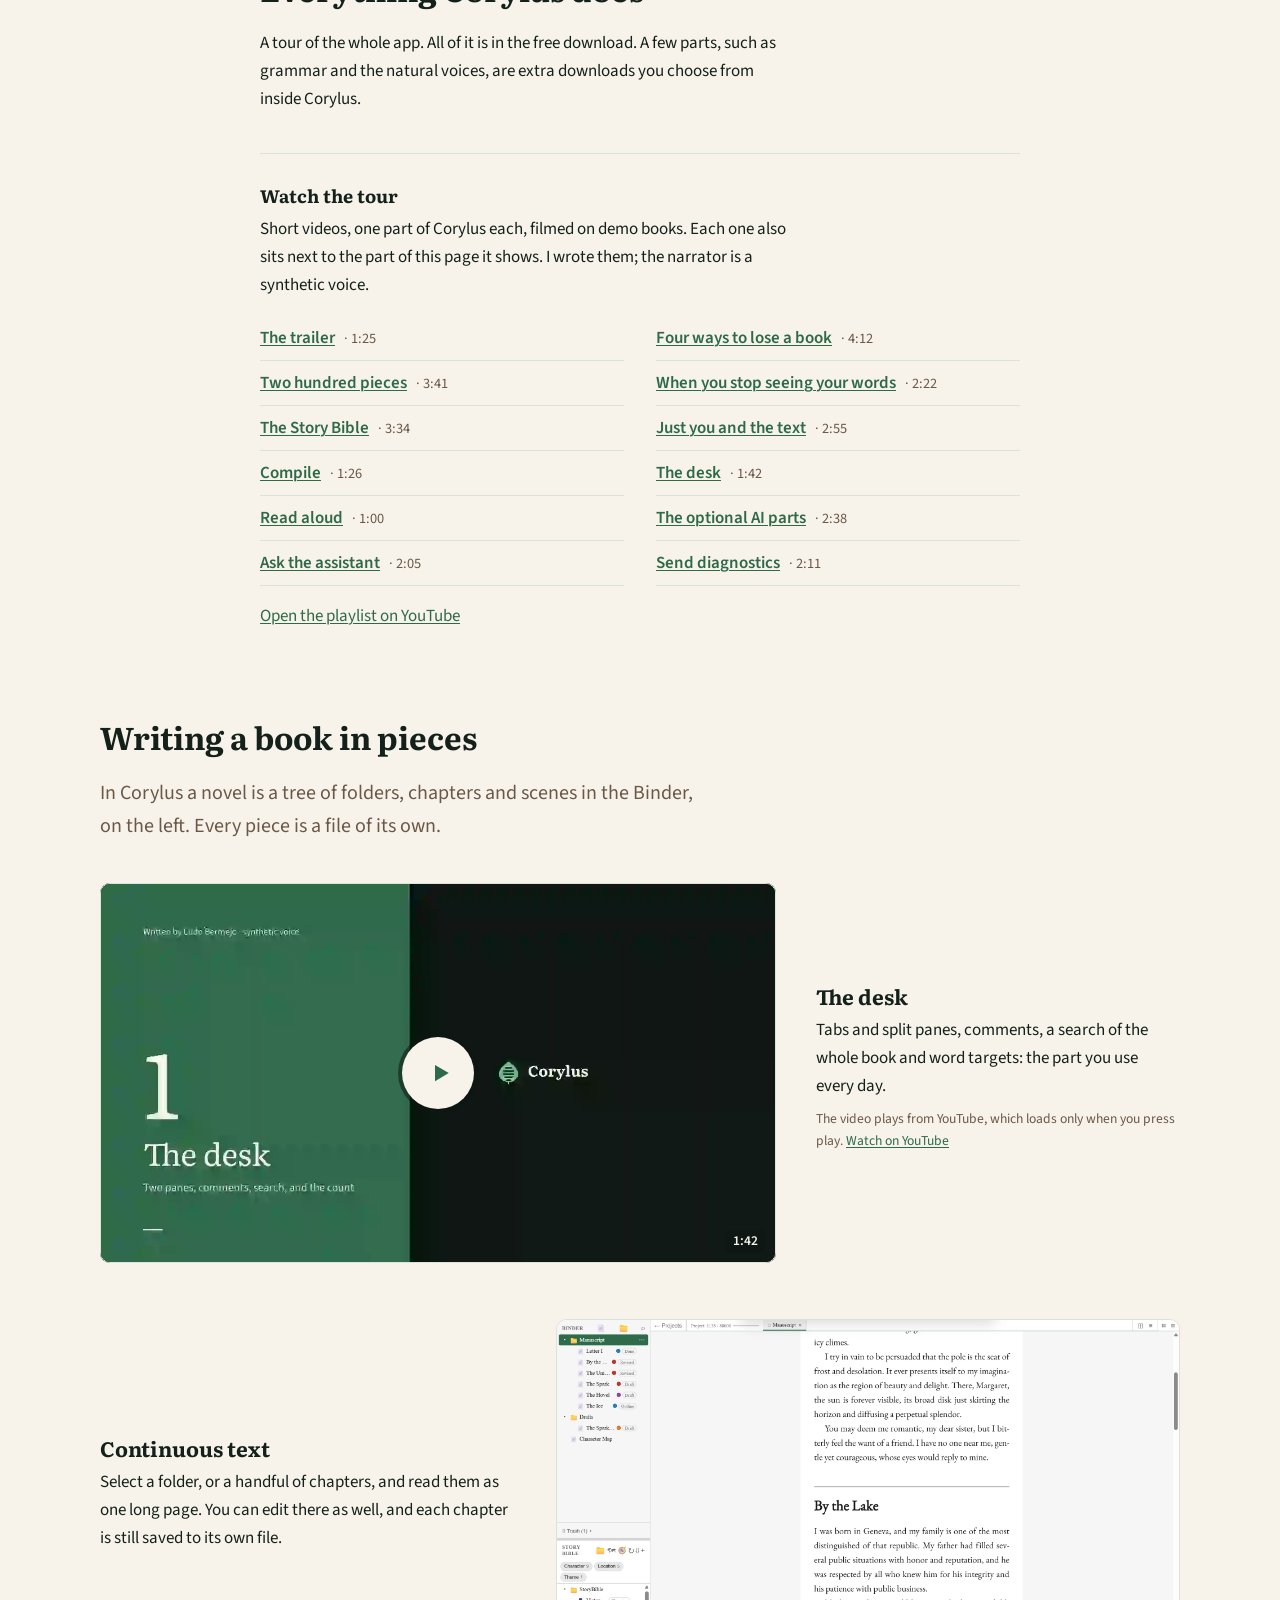
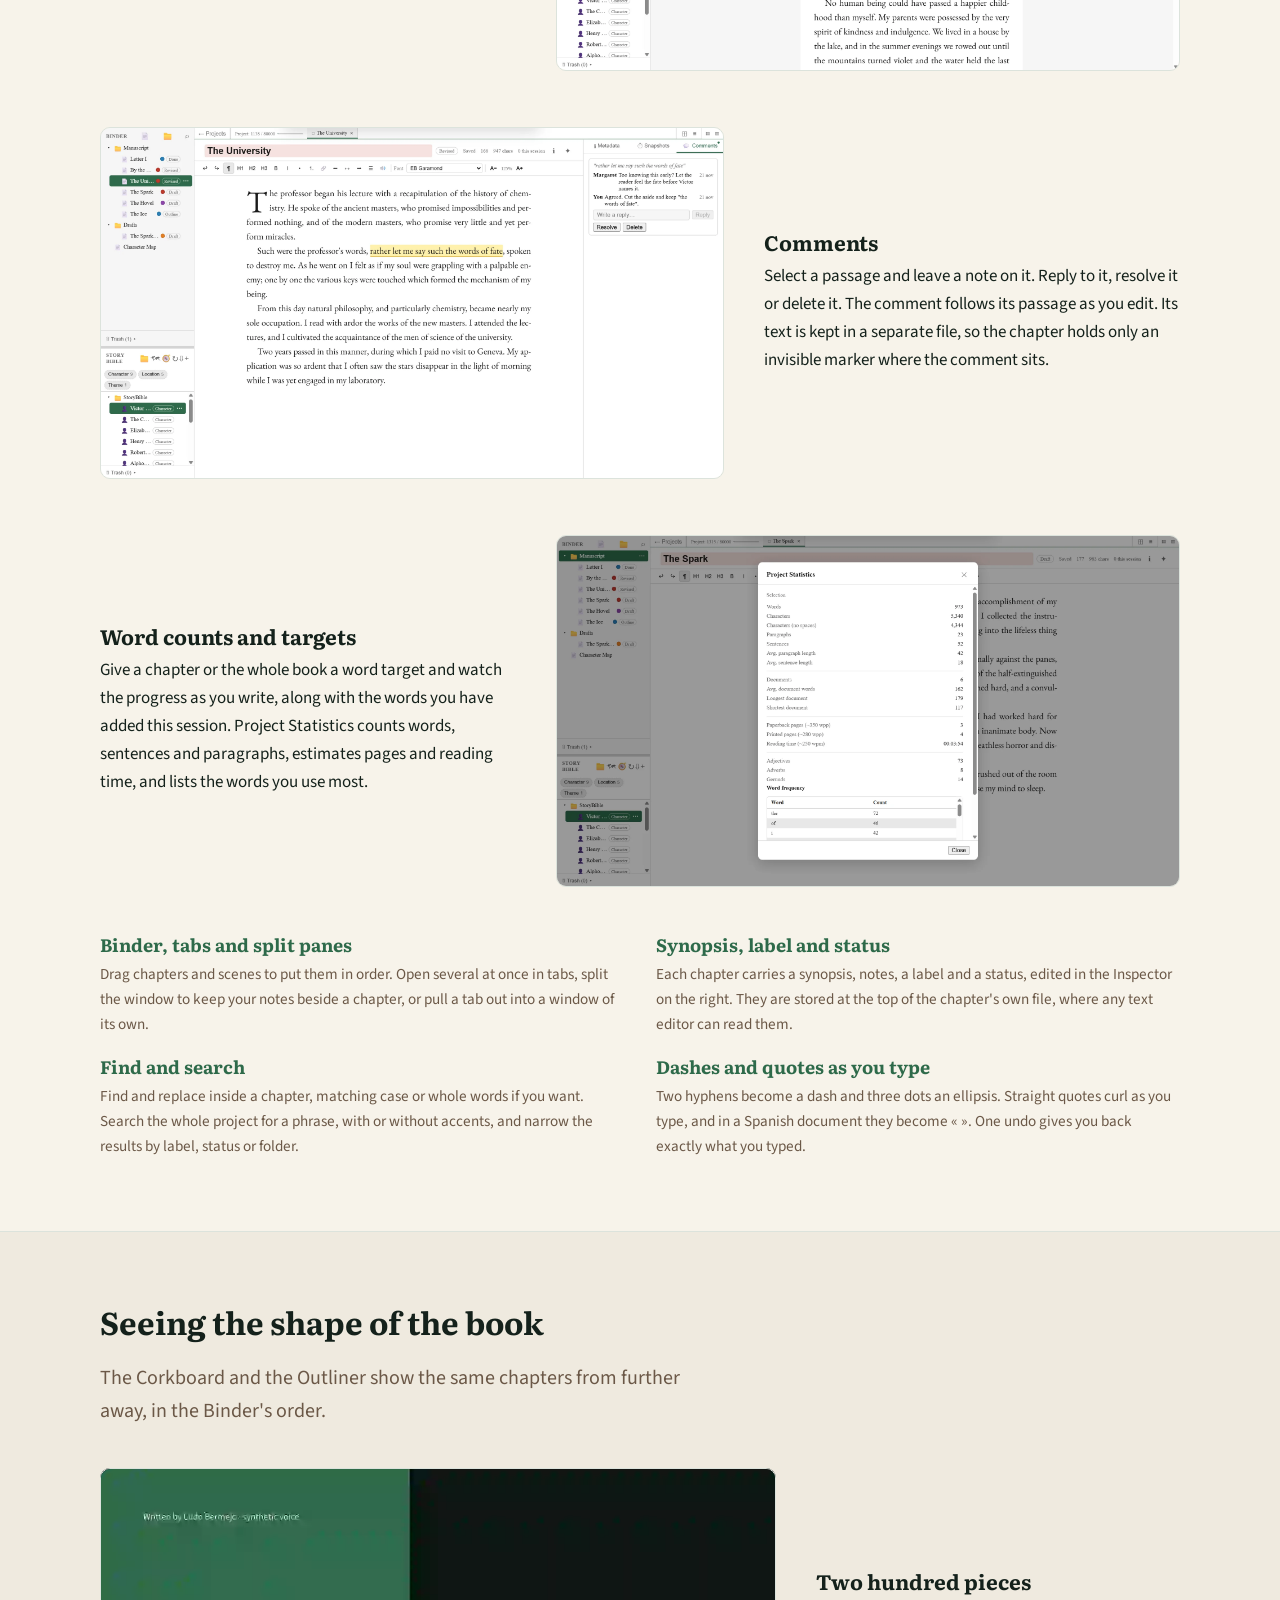
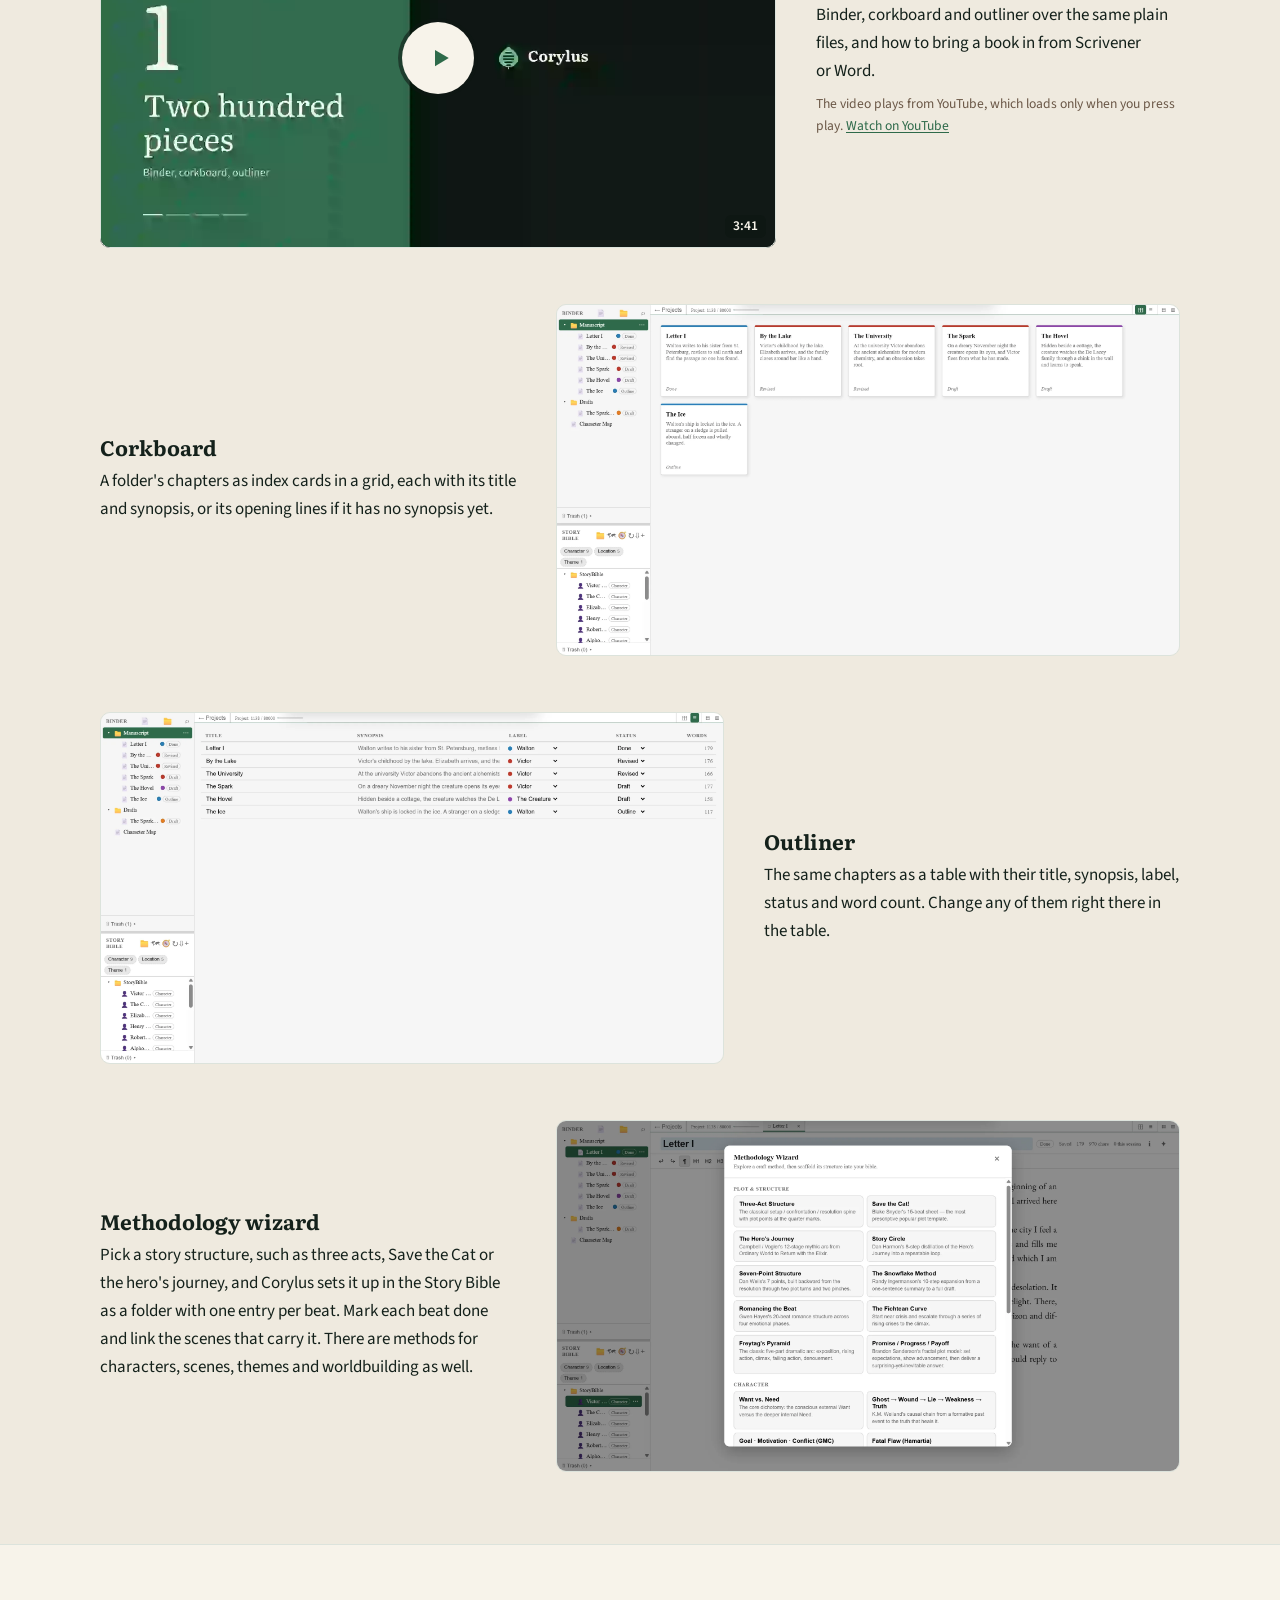
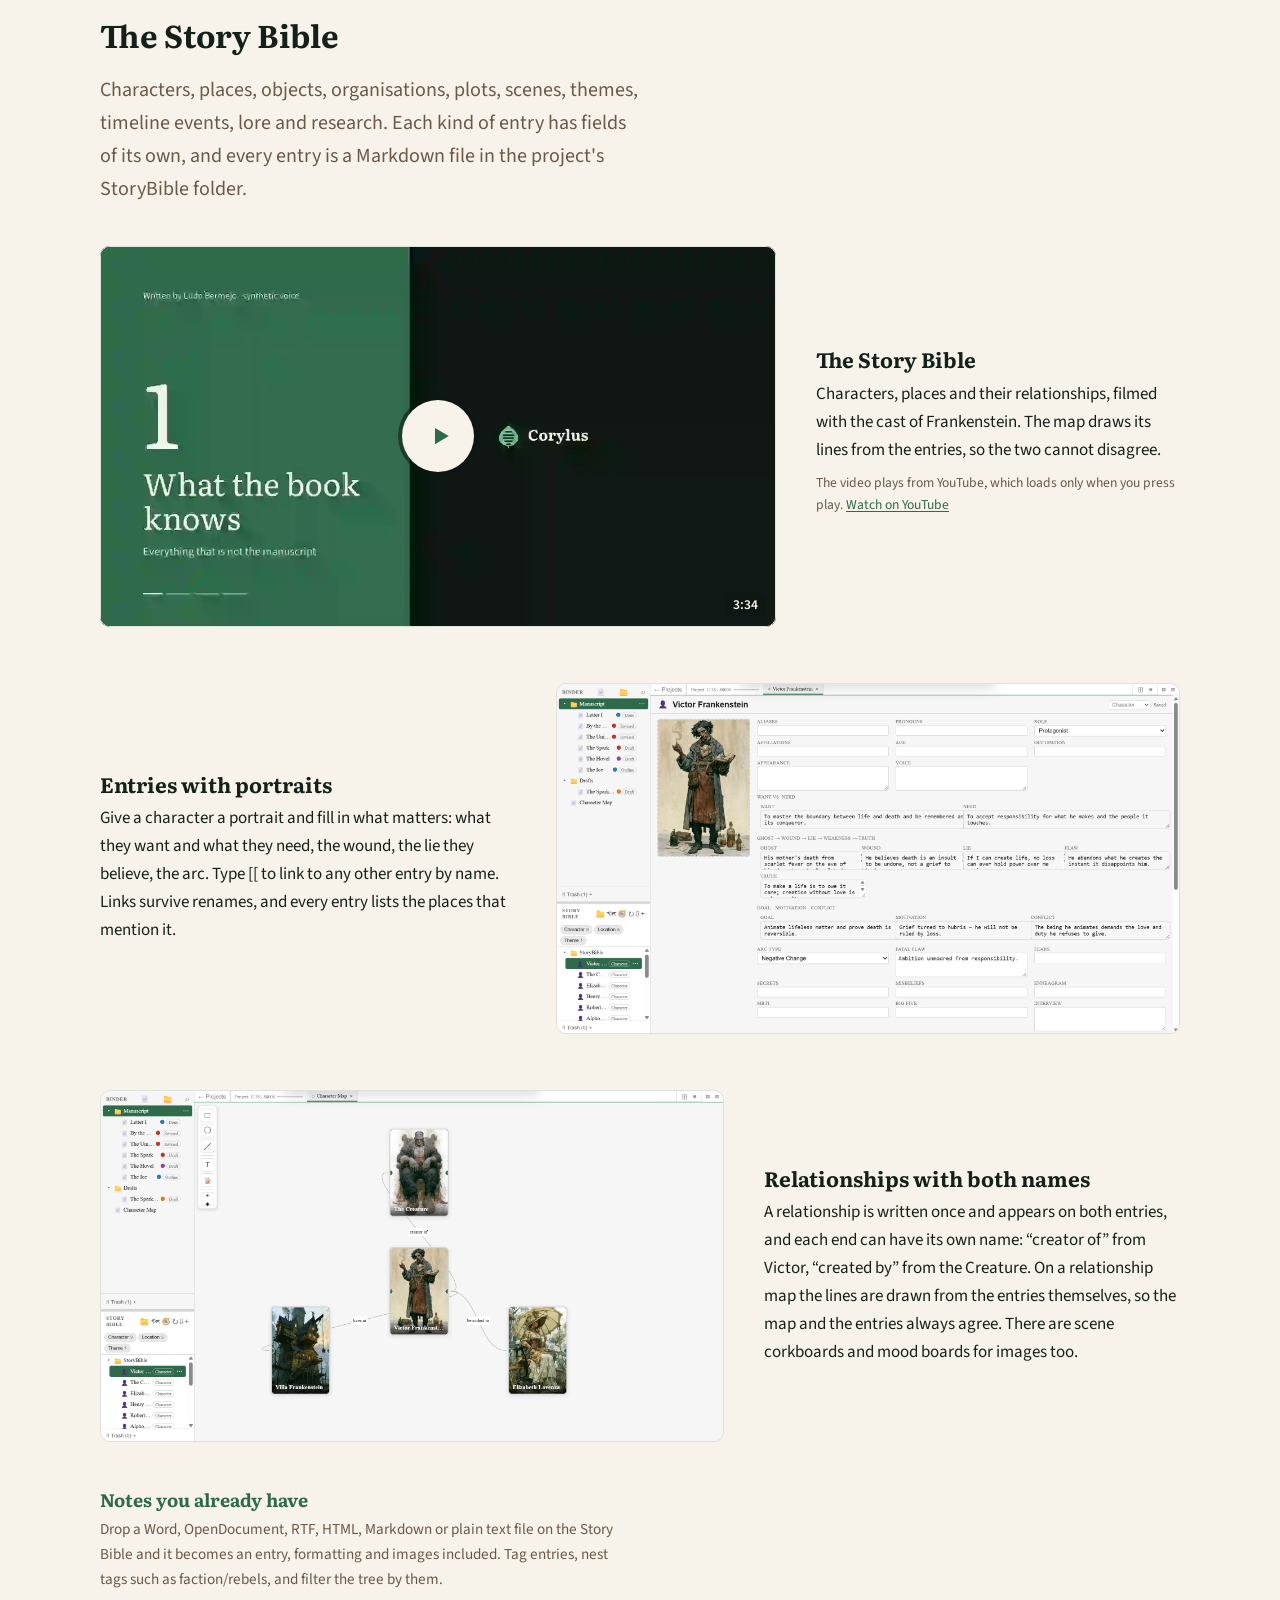
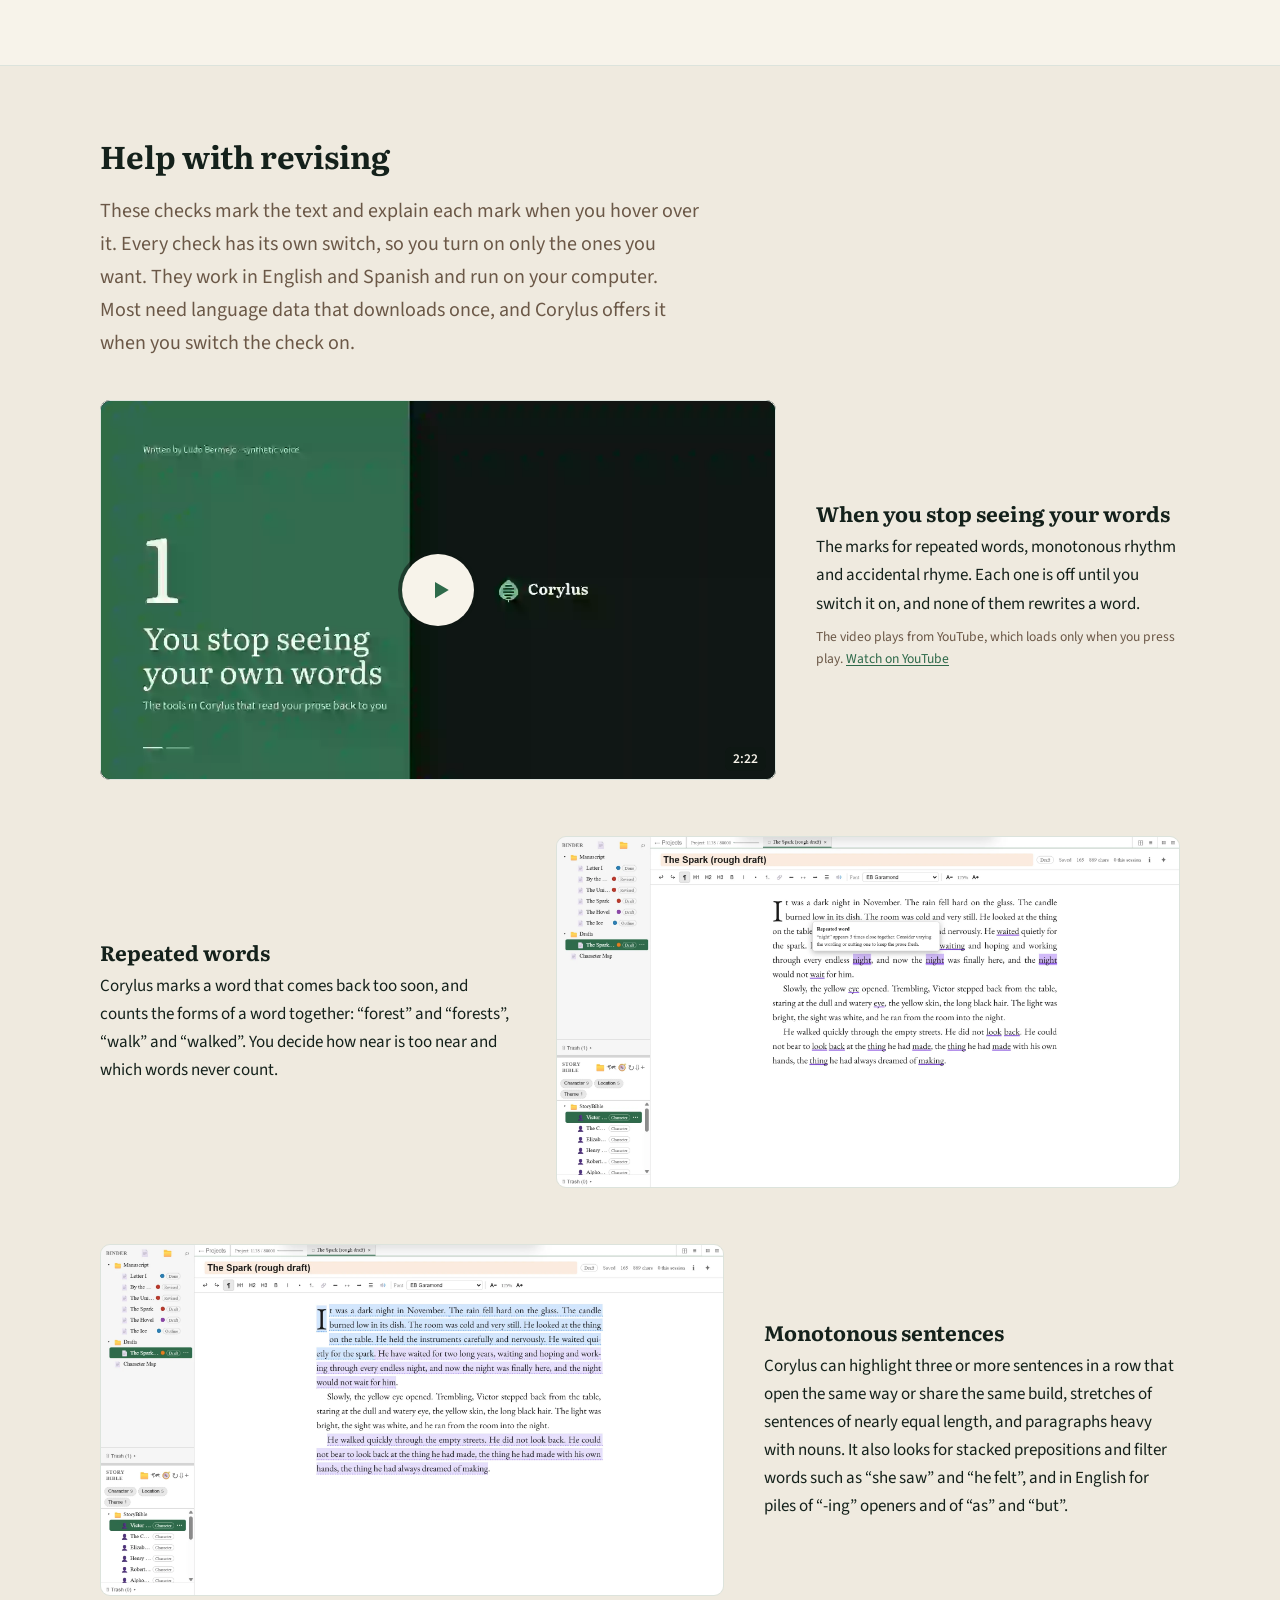
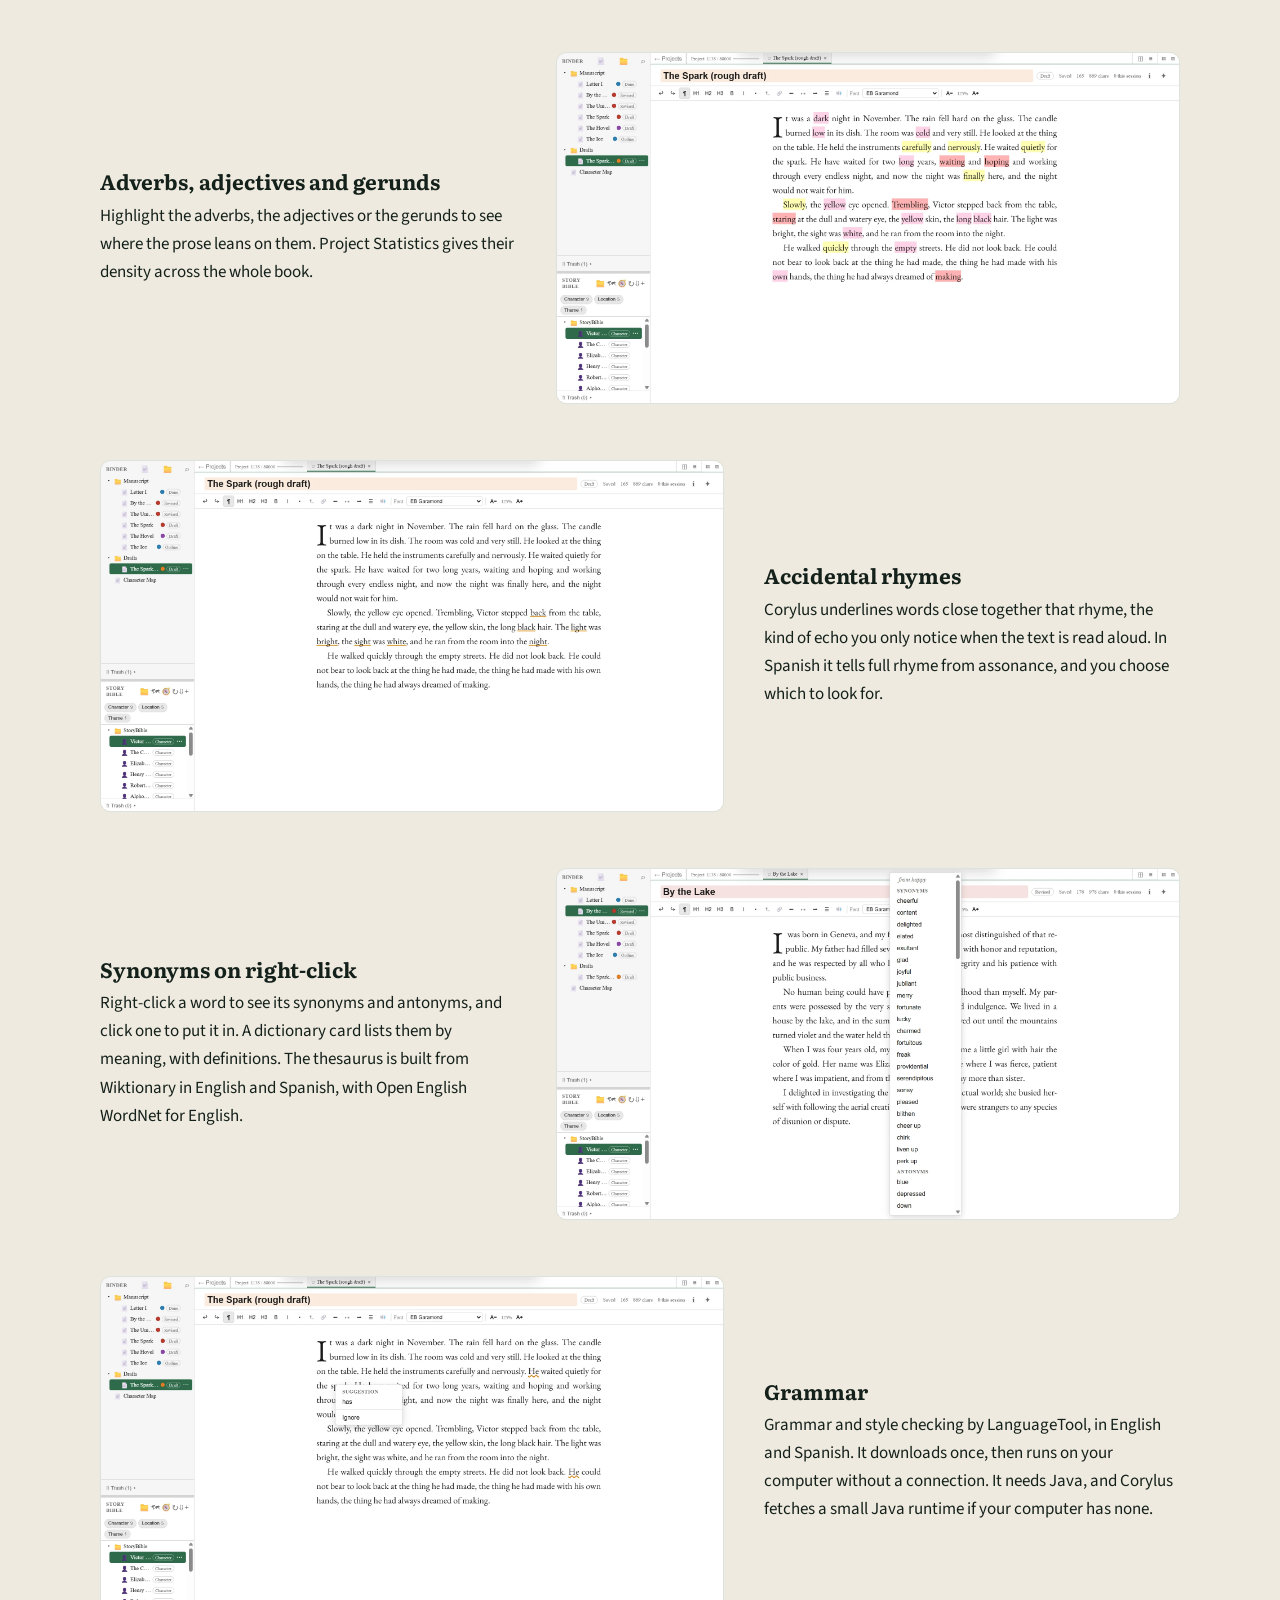
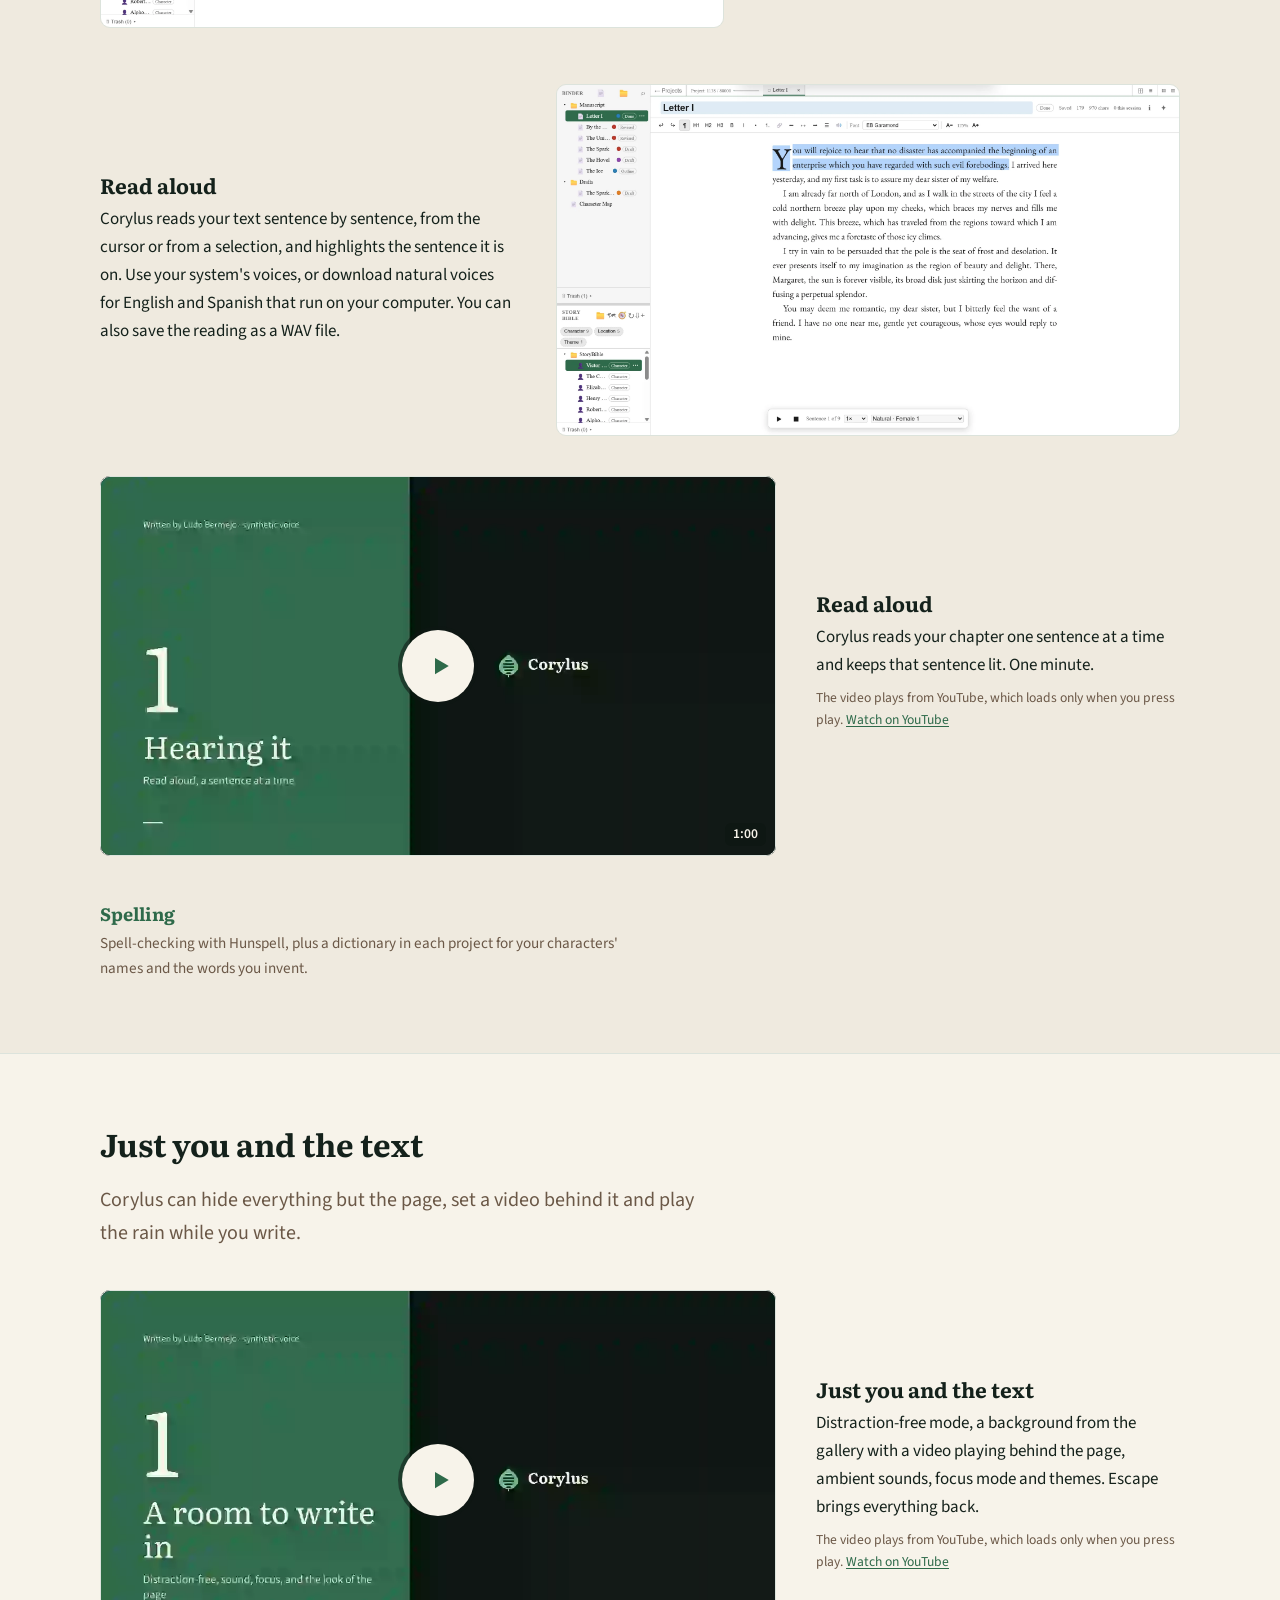
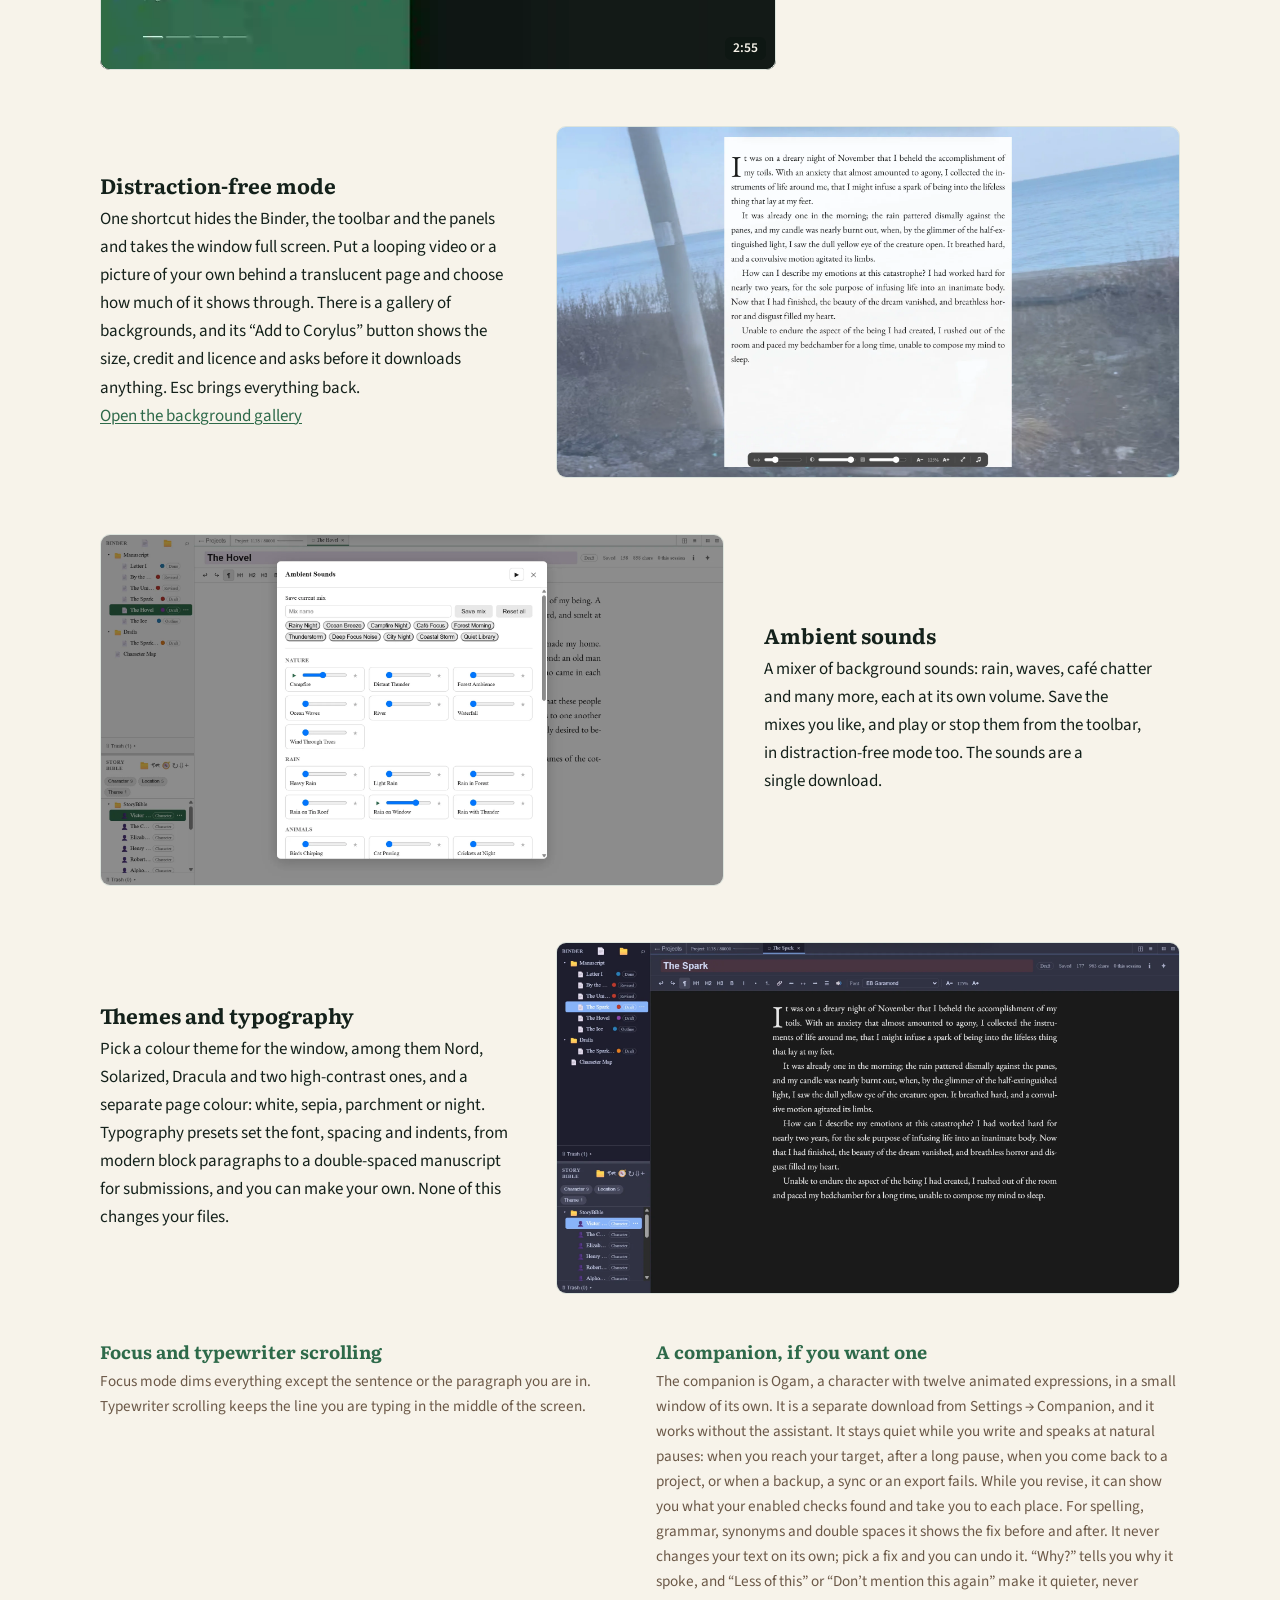
==== commit 8e36cc96: "chore: rebuild for 1.104.0" ====
--- a/index.html
+++ b/index.html
@@ -51,8 +51,8 @@
         <a class="btn" id="dl-mac" href="https://raw.githubusercontent.com/LudoBermejoES/corylus-releases/main/Corylus_1.102.0_aarch64.dmg">
           Download for Mac <span class="ver" data-ver-label="version">version 1.102.0</span>
         </a>
-        <a class="btn ghost" id="dl-win" href="https://raw.githubusercontent.com/LudoBermejoES/corylus-releases/main/Corylus_1.103.0_x64-setup.exe">
-          Download for Windows <span class="ver" data-ver-label="version">version 1.103.0</span>
+        <a class="btn ghost" id="dl-win" href="https://raw.githubusercontent.com/LudoBermejoES/corylus-releases/main/Corylus_1.104.0_x64-setup.exe">
+          Download for Windows <span class="ver" data-ver-label="version">version 1.104.0</span>
         </a>
       </p>
       <p class="note">No account and no subscription. The Mac version needs Apple silicon (M1 or later). Corylus also runs on iPhone, iPad and Android, but those versions are not in the app stores yet.</p>
@@ -241,7 +241,7 @@
       <h2>Download Corylus</h2>
       <p class="downloads">
         <a class="btn" href="https://raw.githubusercontent.com/LudoBermejoES/corylus-releases/main/Corylus_1.102.0_aarch64.dmg">Download for Mac</a>
-        <a class="btn ghost" href="https://raw.githubusercontent.com/LudoBermejoES/corylus-releases/main/Corylus_1.103.0_x64-setup.exe">Download for Windows</a>
+        <a class="btn ghost" href="https://raw.githubusercontent.com/LudoBermejoES/corylus-releases/main/Corylus_1.104.0_x64-setup.exe">Download for Windows</a>
       </p>
       <p class="note">Corylus already runs on iPhone, iPad and Android: the same app, opening the same project folders. I can&#x27;t hand those versions out yet, because the App Store and Google Play need developer accounts I don&#x27;t have yet. Paying for them is part of what support on Ko-fi is for.</p>
       <p class="note">Corylus is not notarized by Apple yet, so the first time you open it macOS says the developer cannot be verified. Right-click Corylus.app, choose Open, then Open again. On macOS 15 or later, go to System Settings, then Privacy &amp; Security, and click Open Anyway. You only do this once per download.</p>
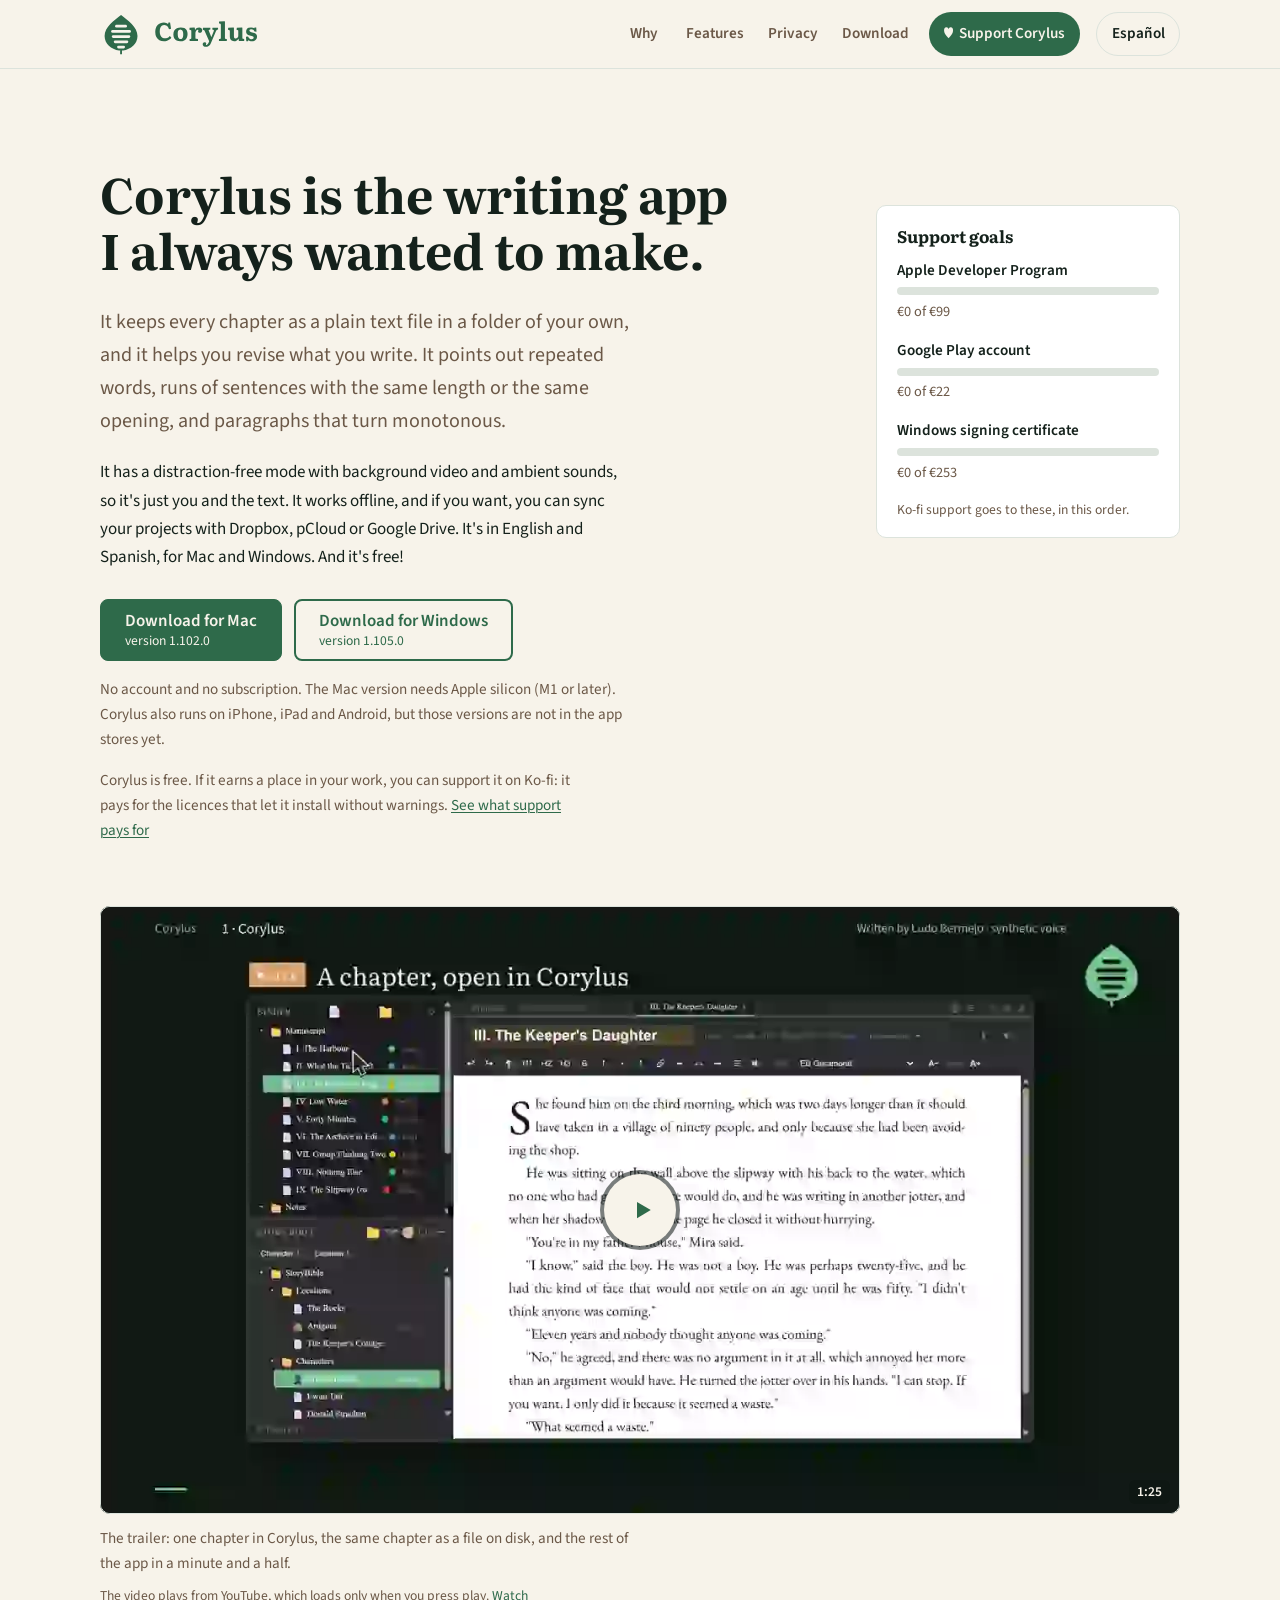
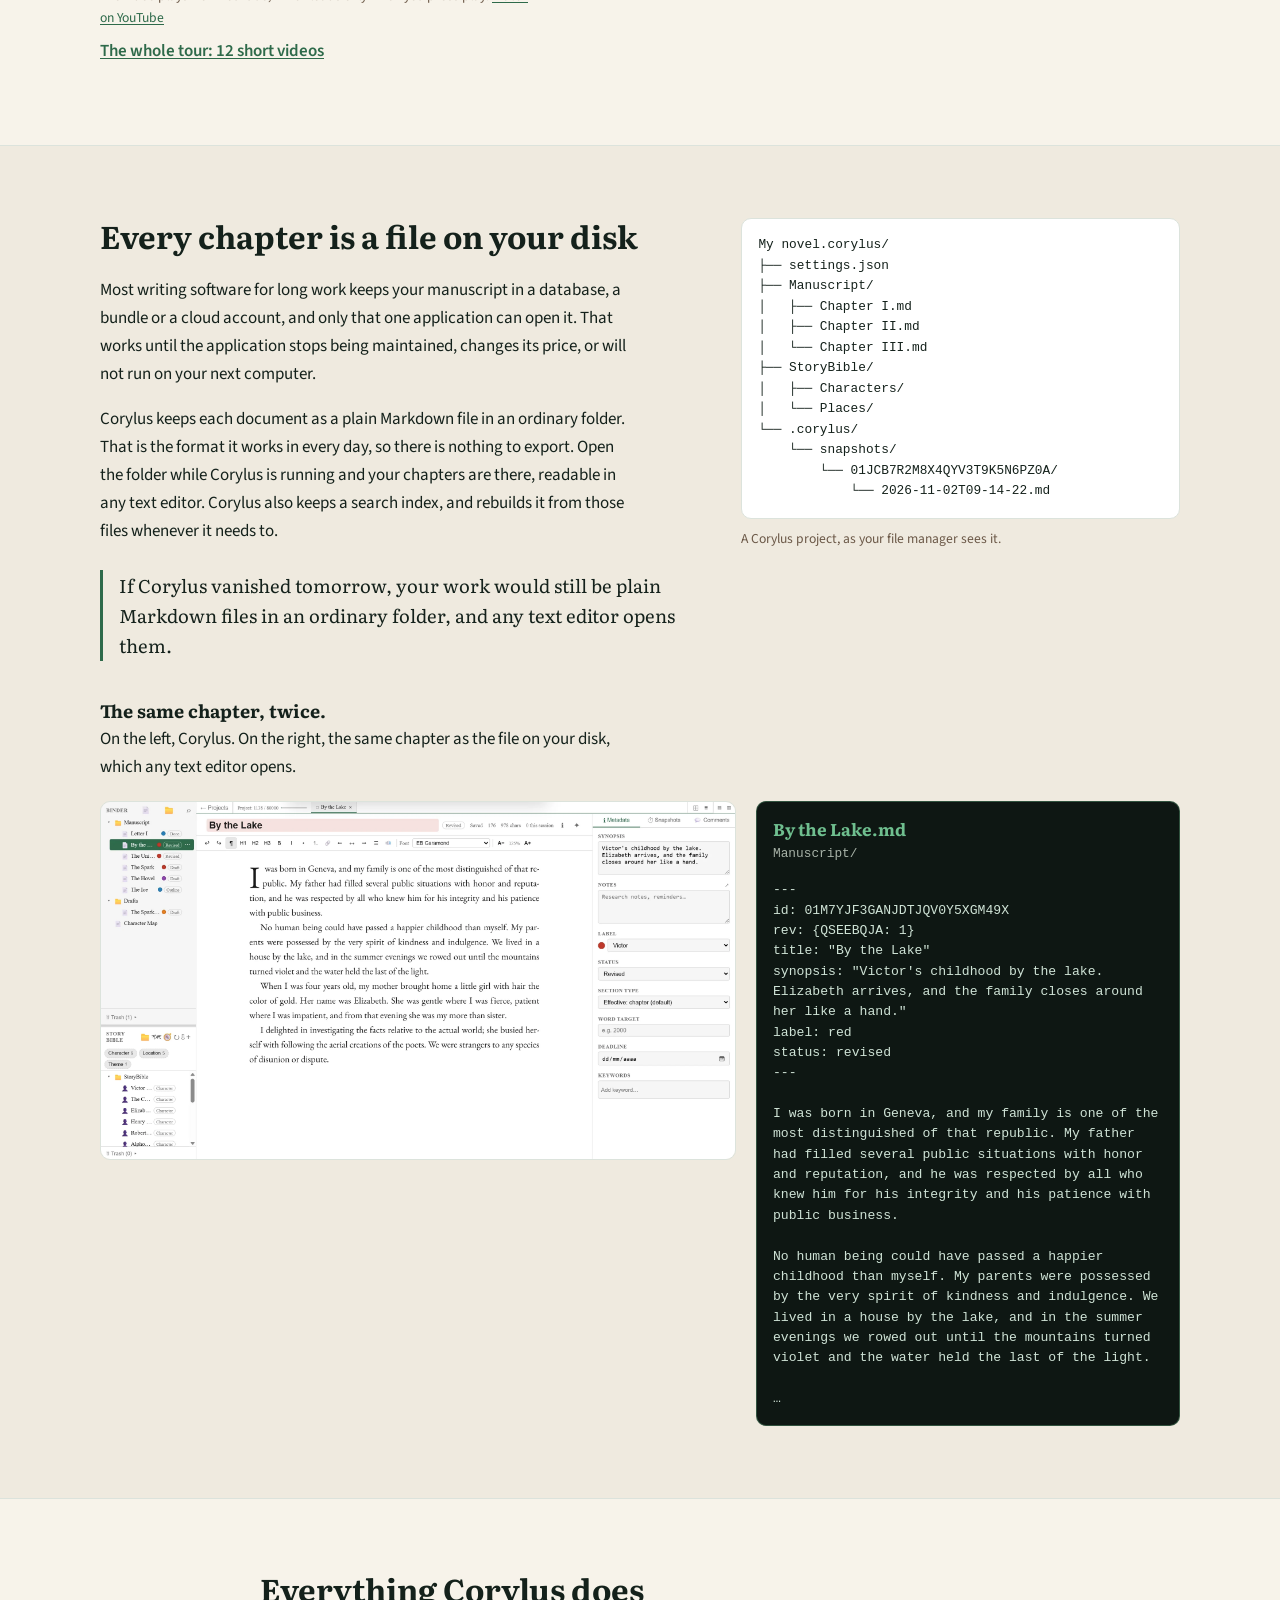
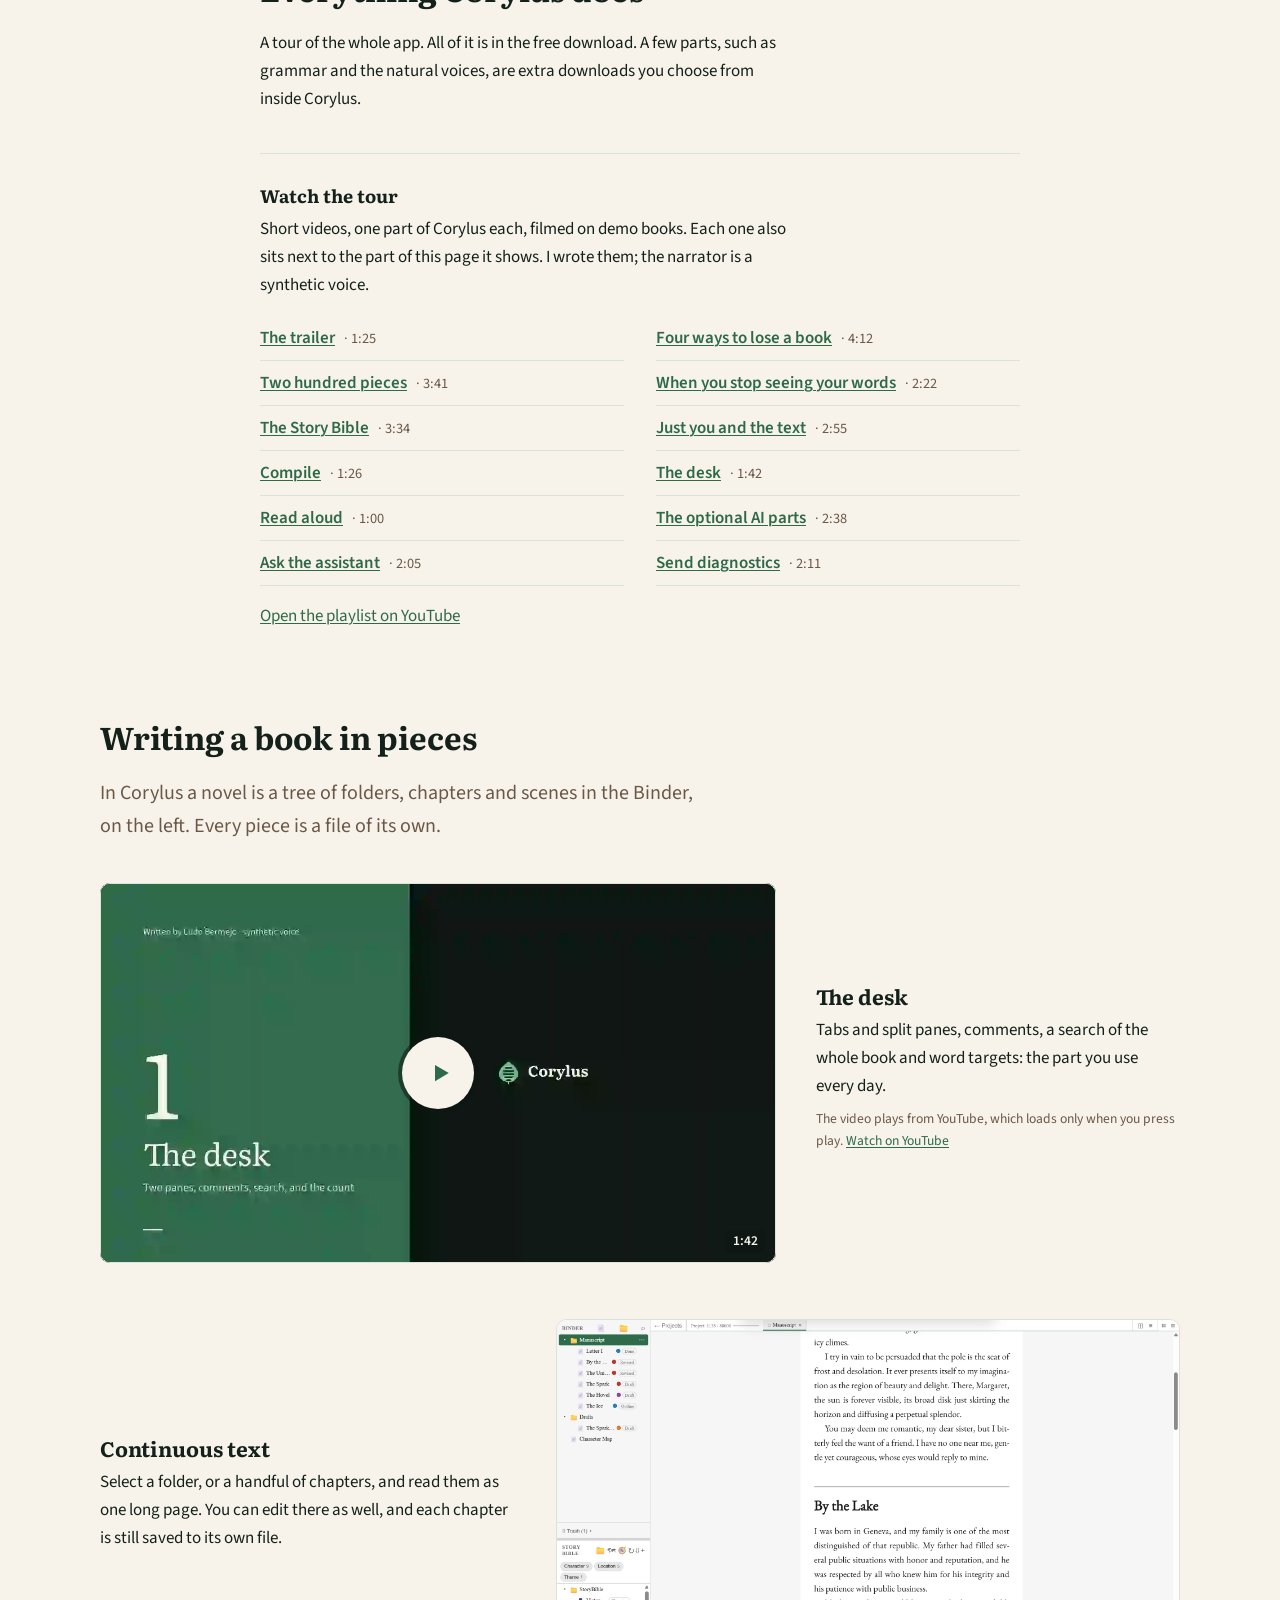
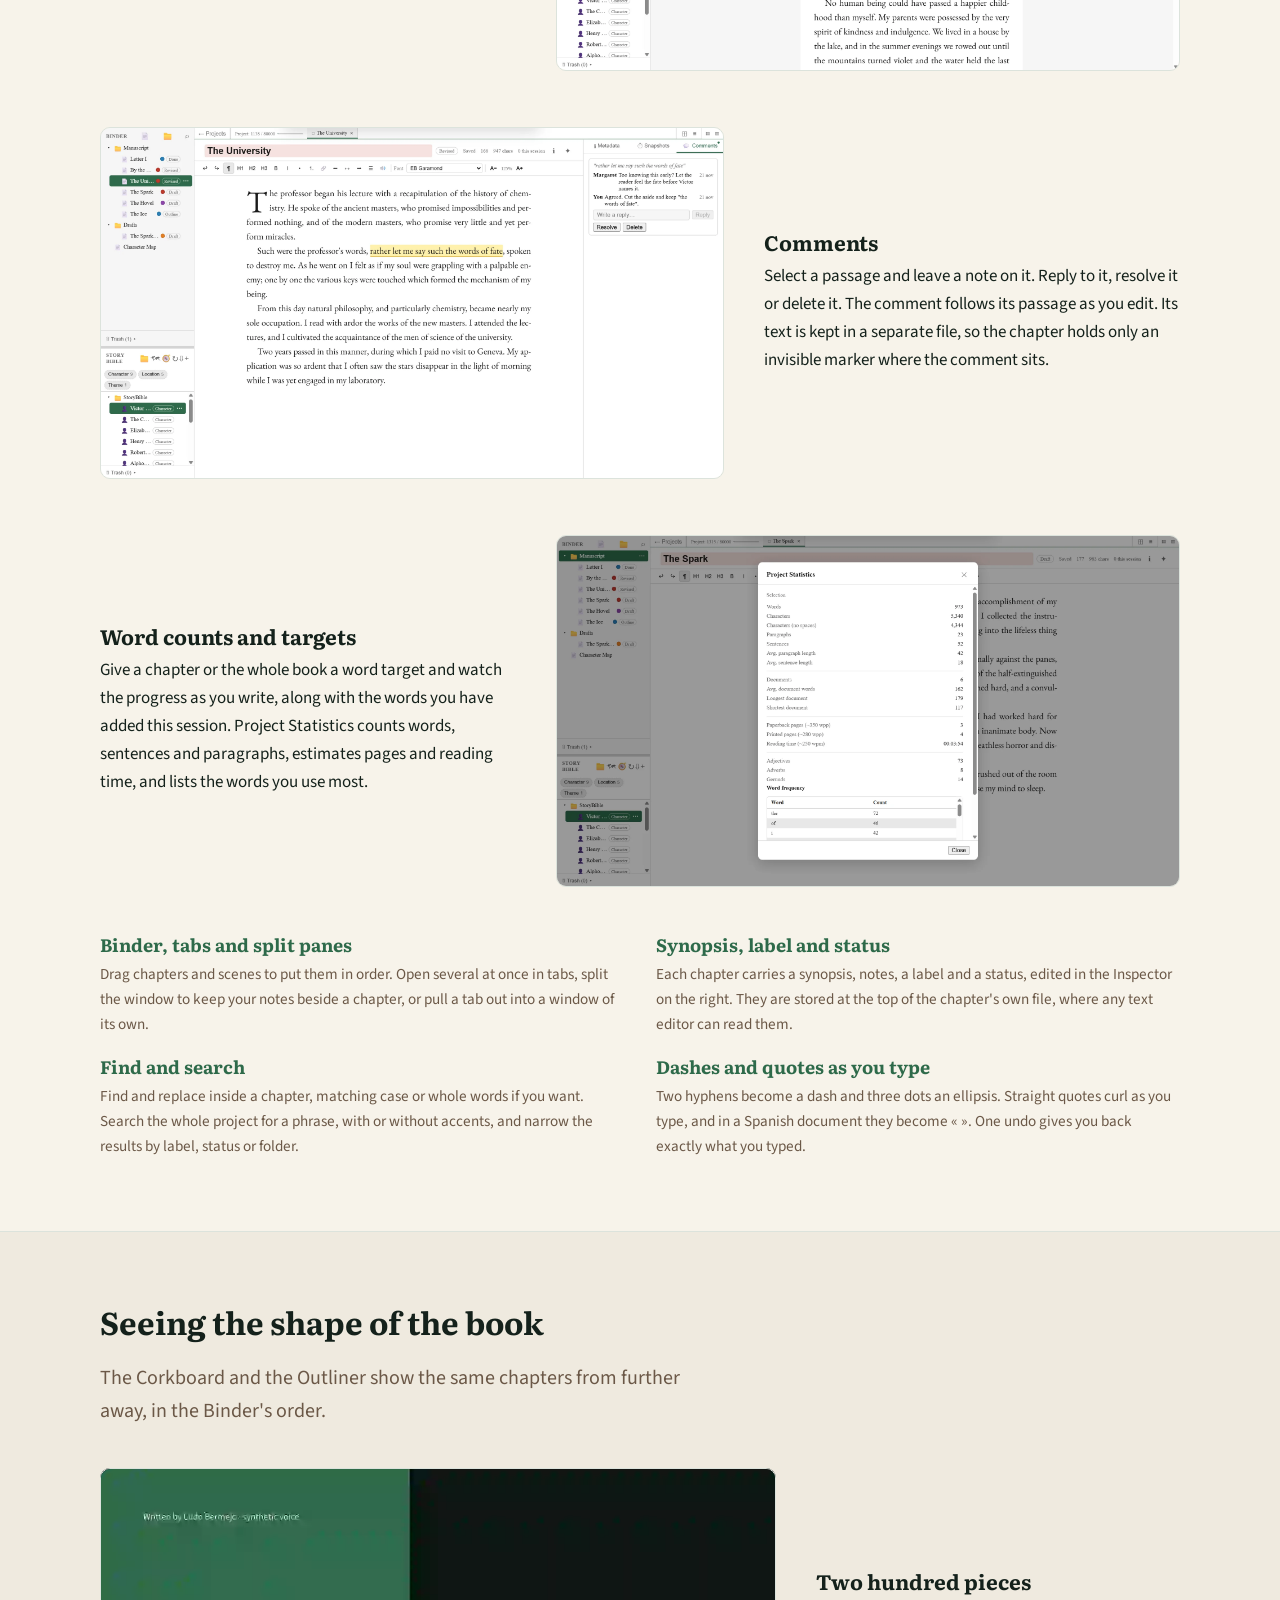
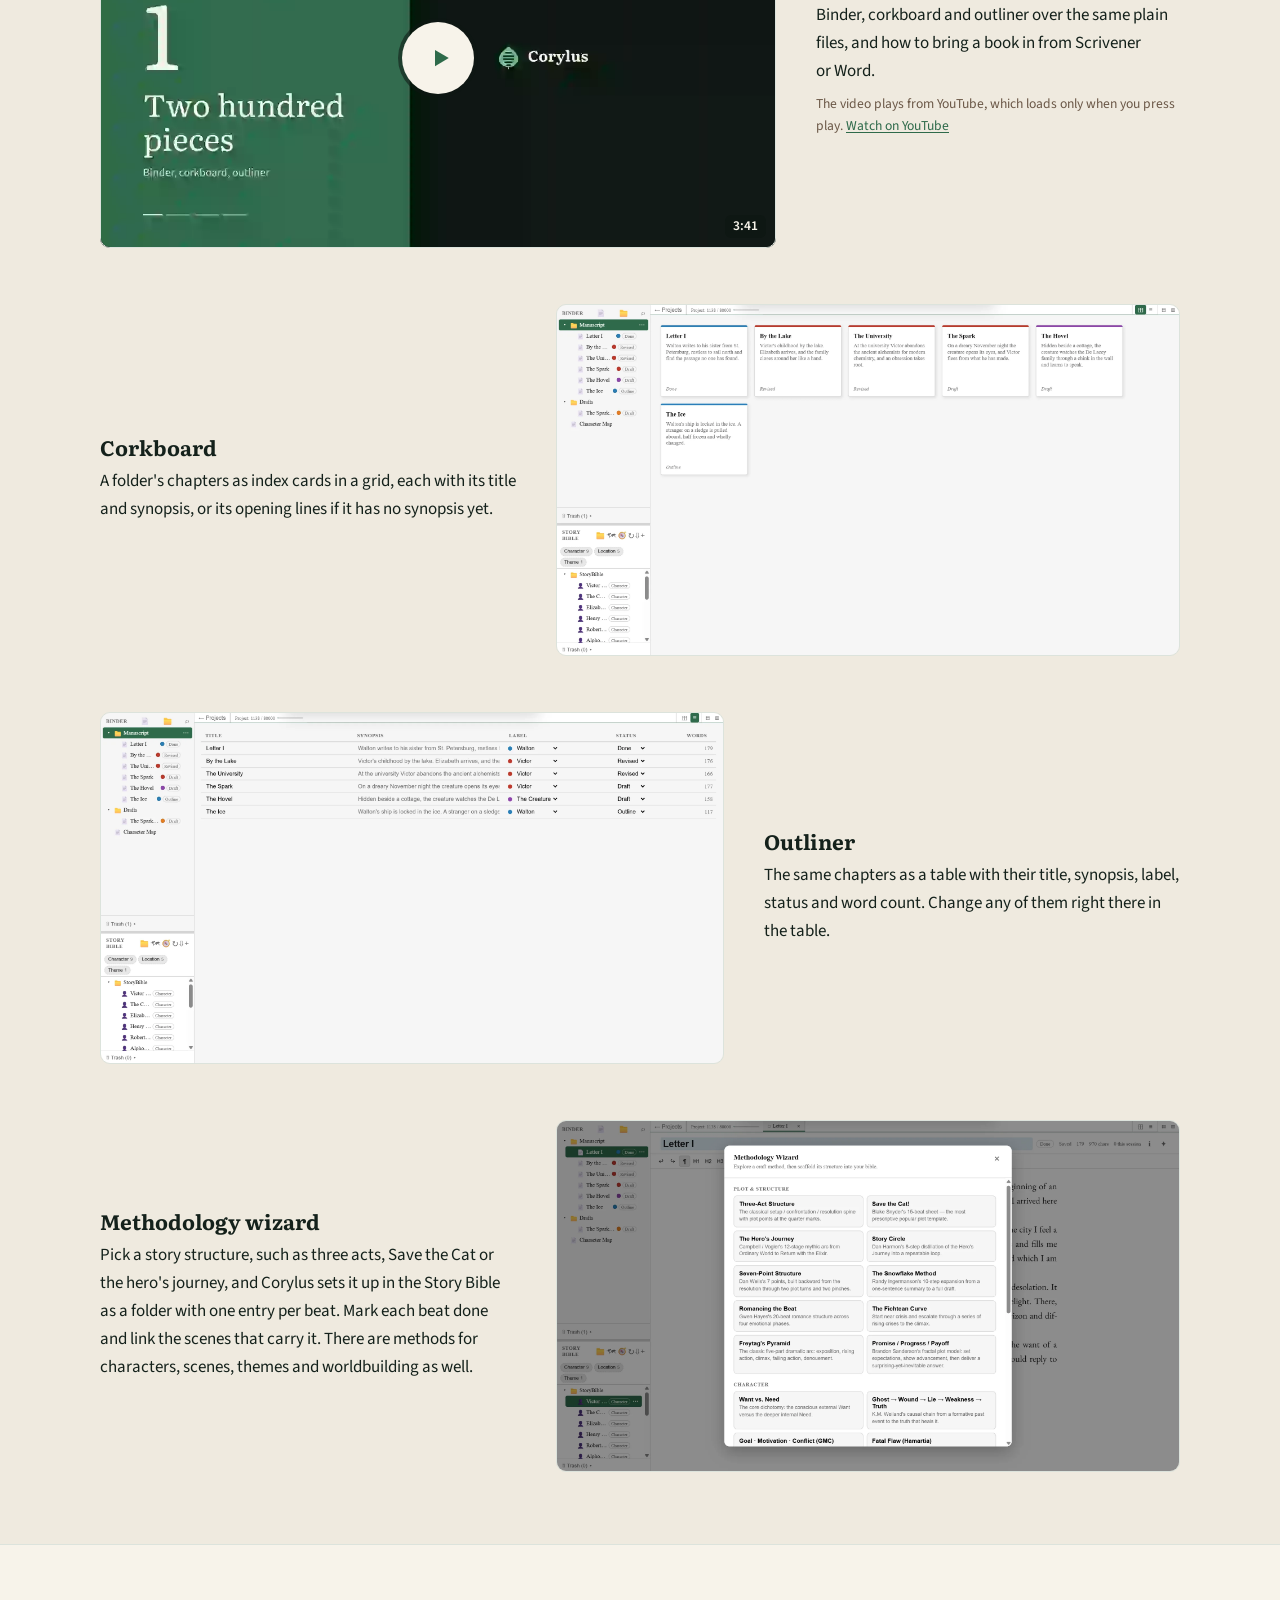
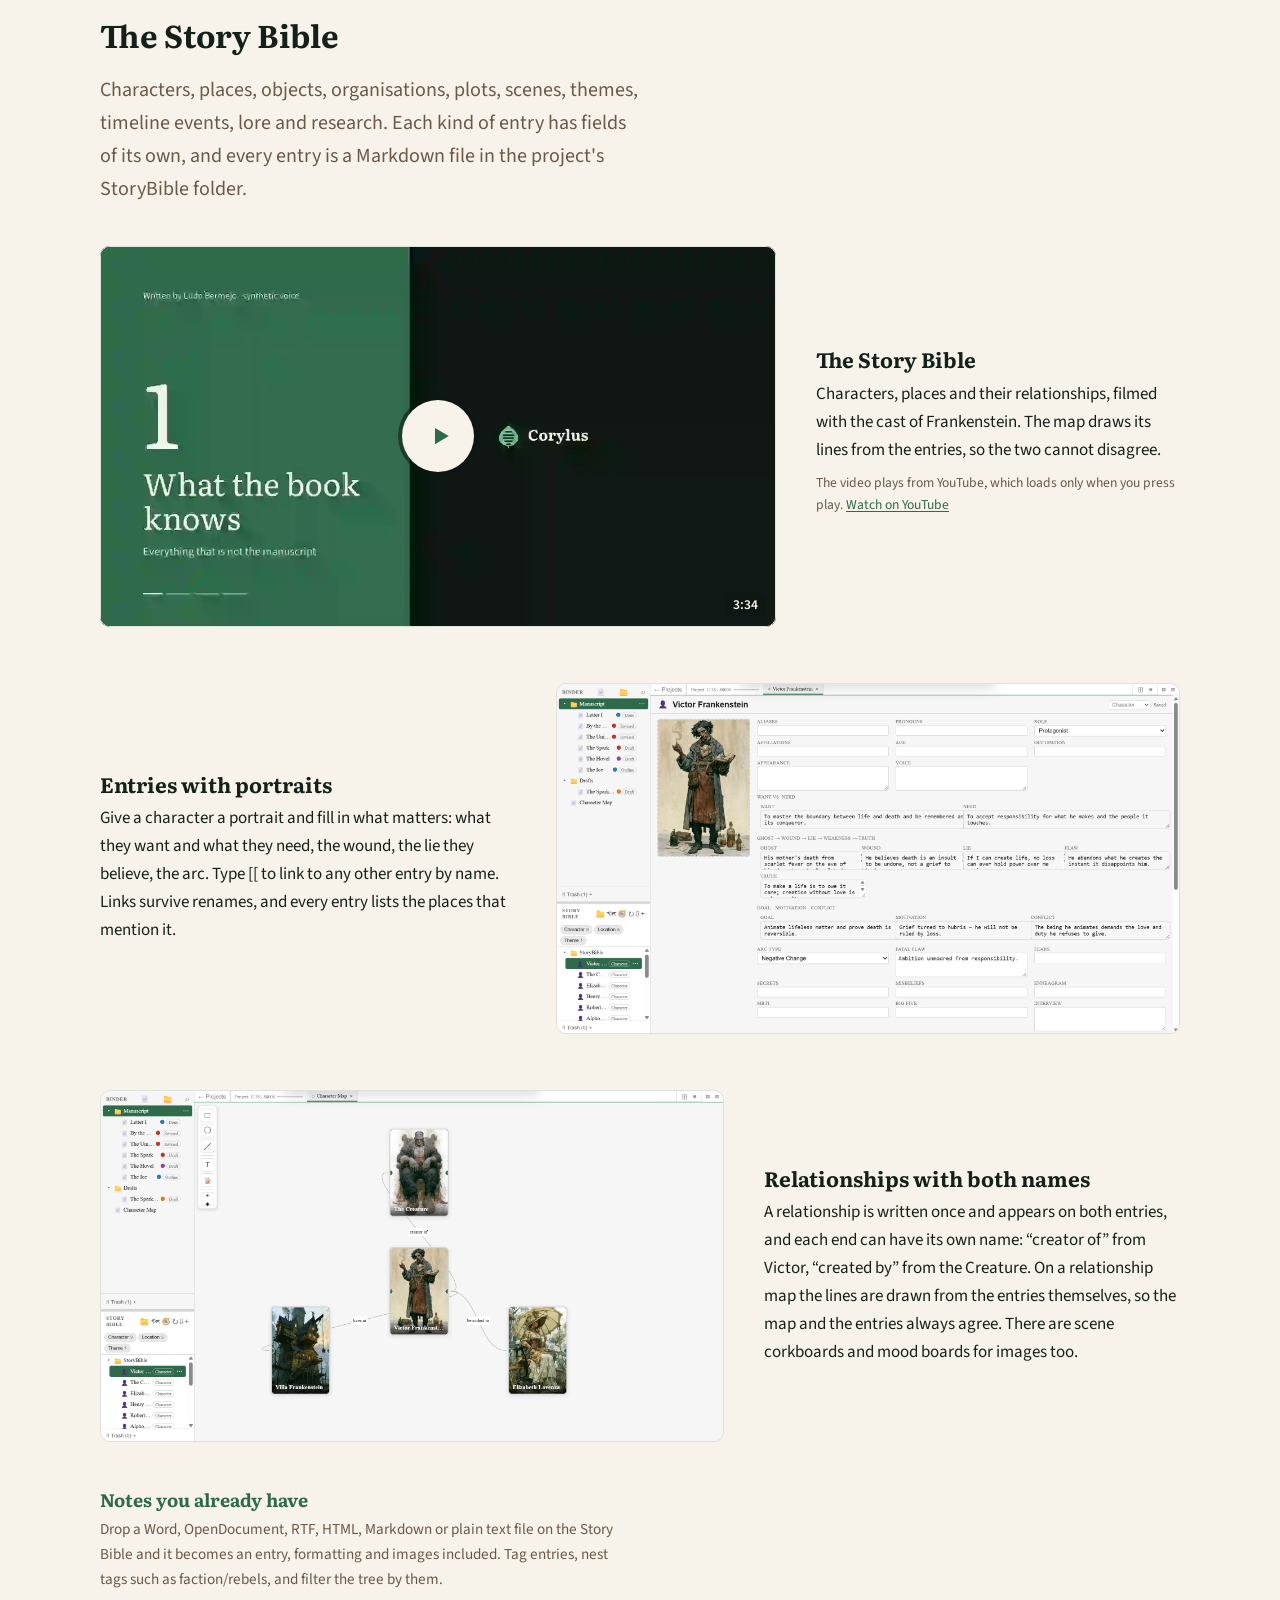
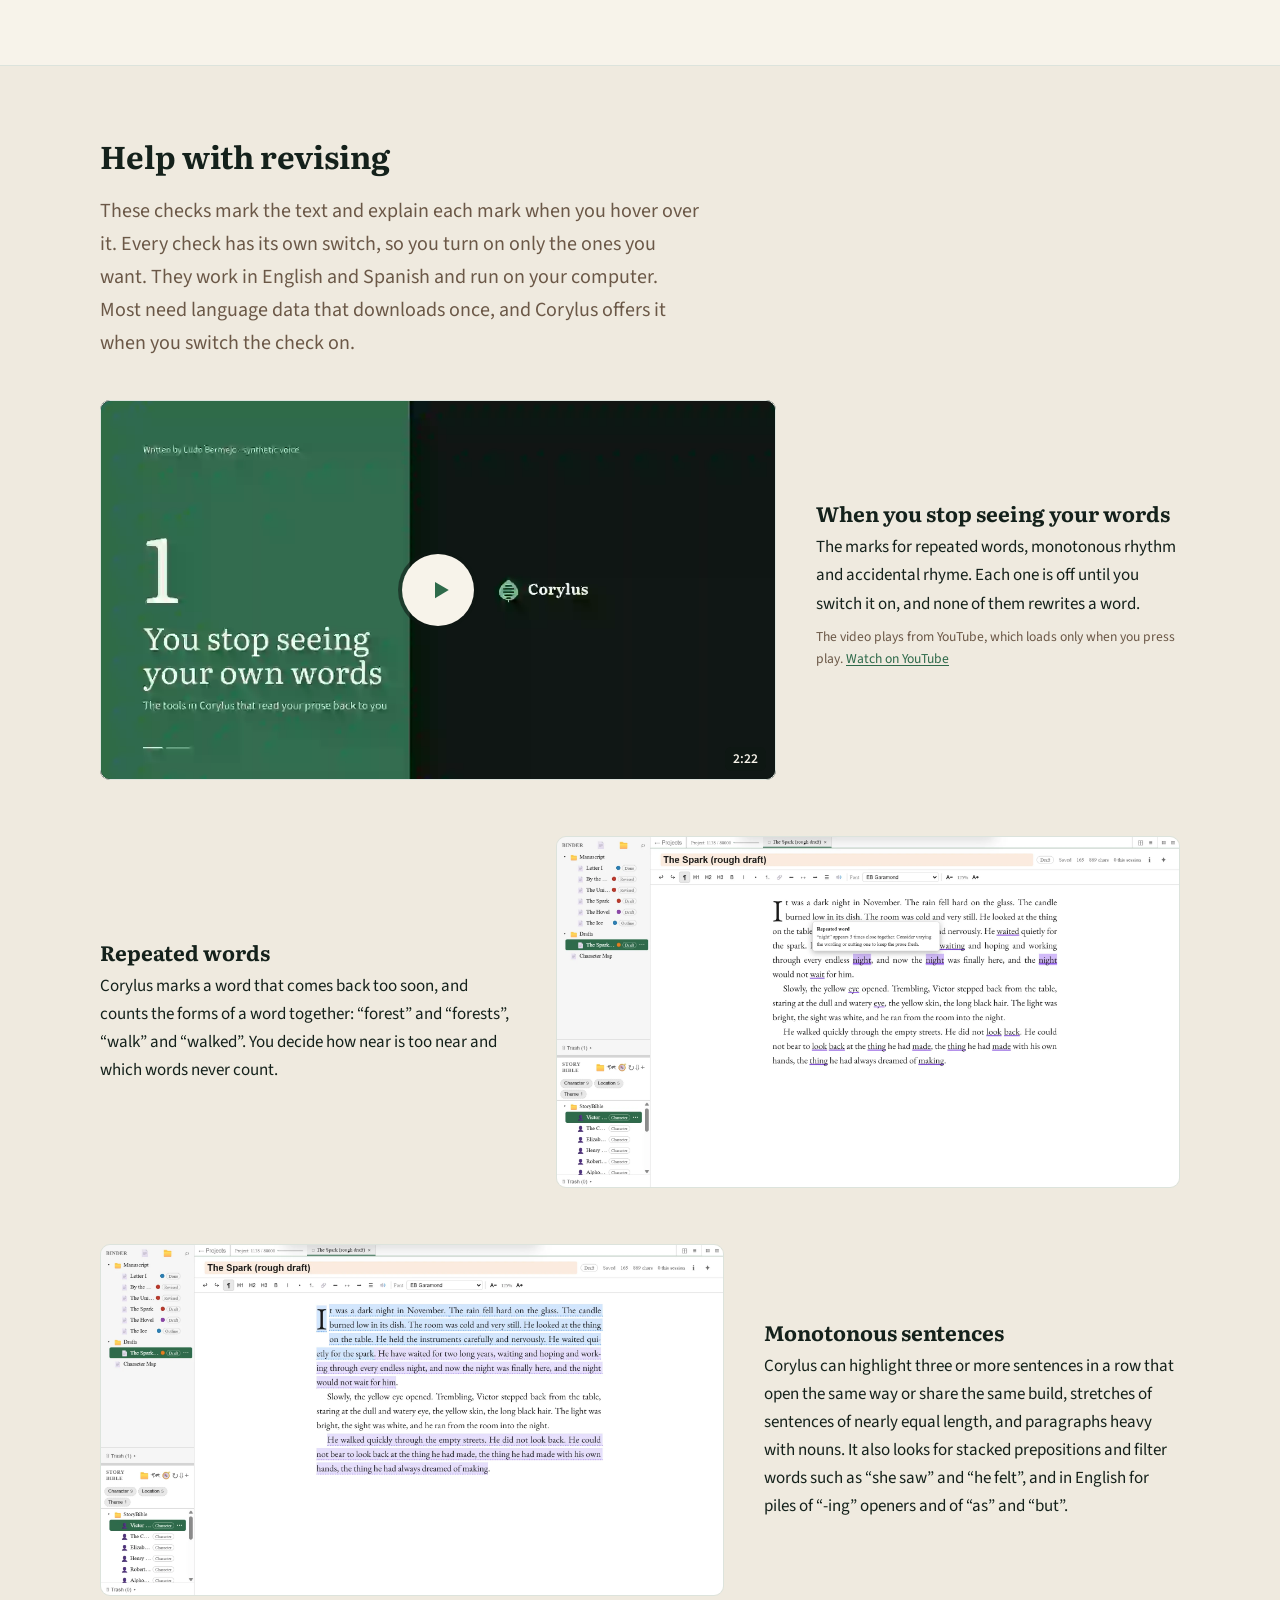
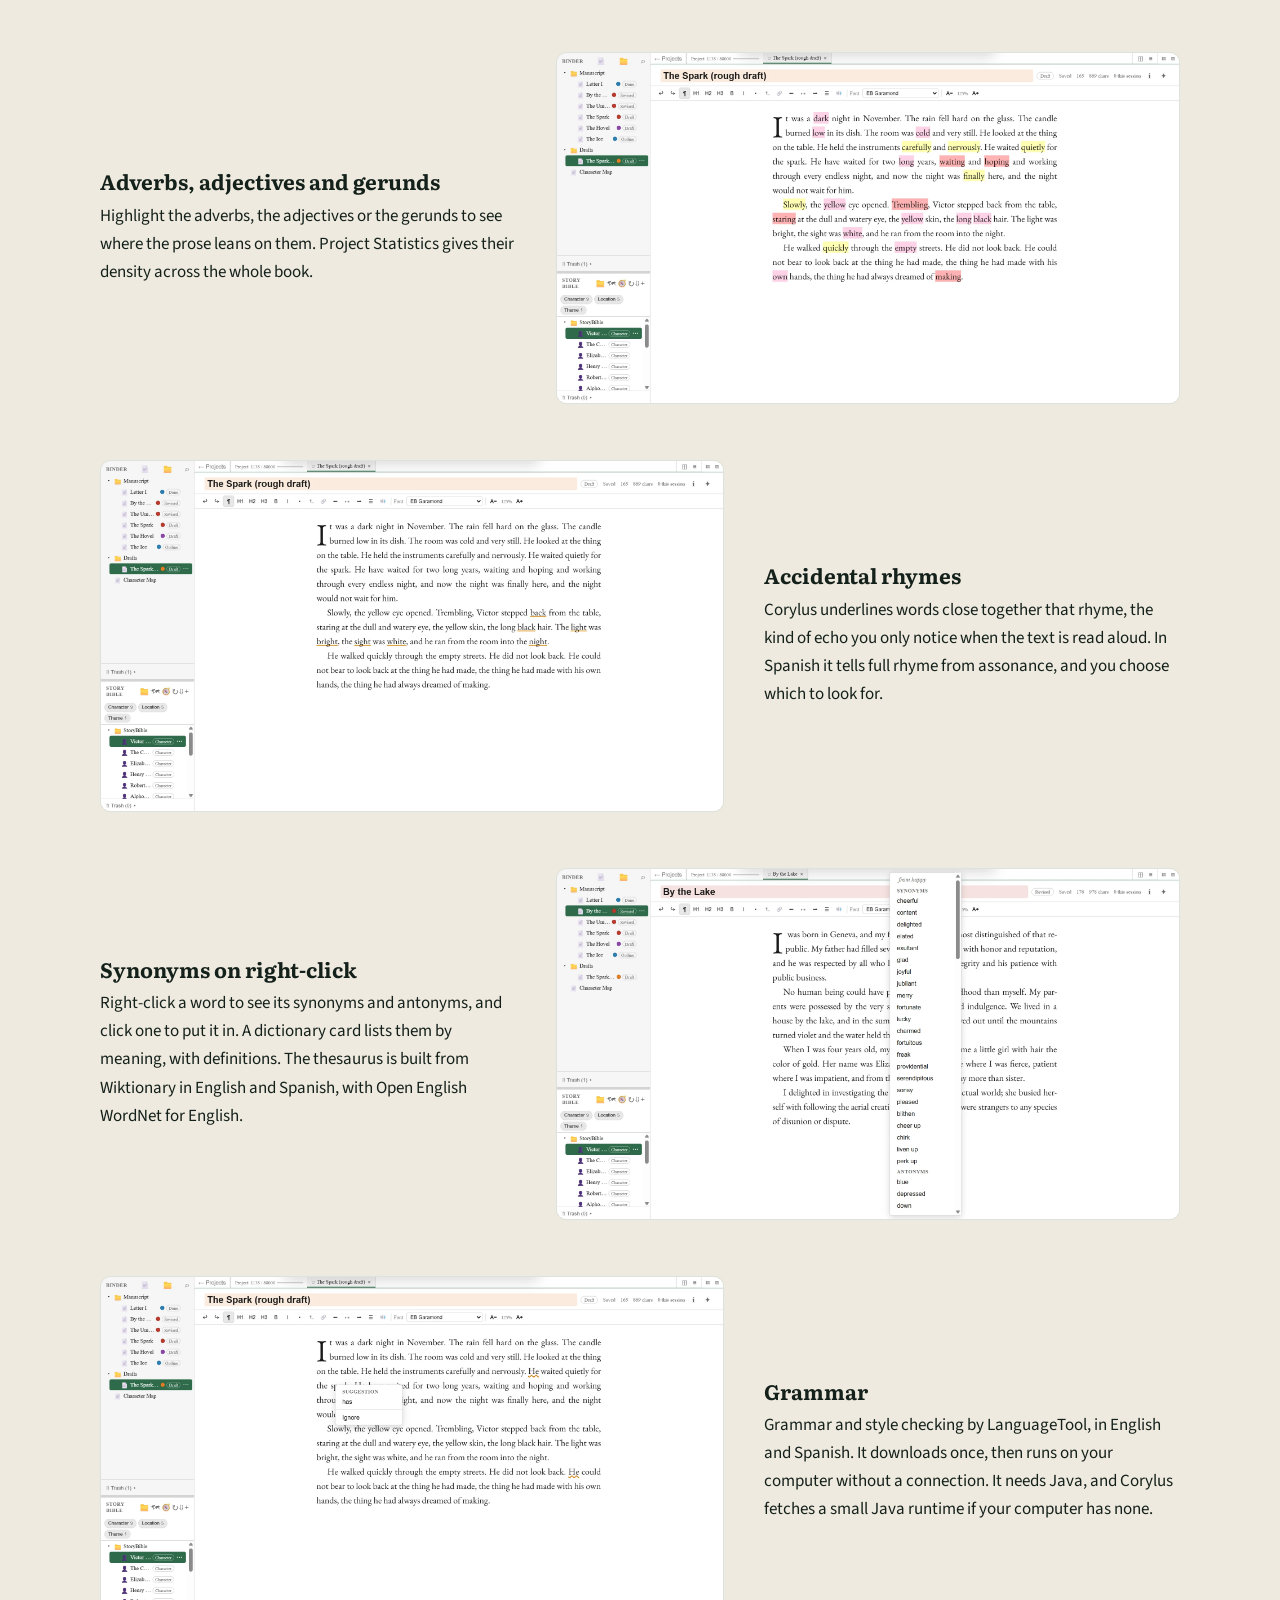
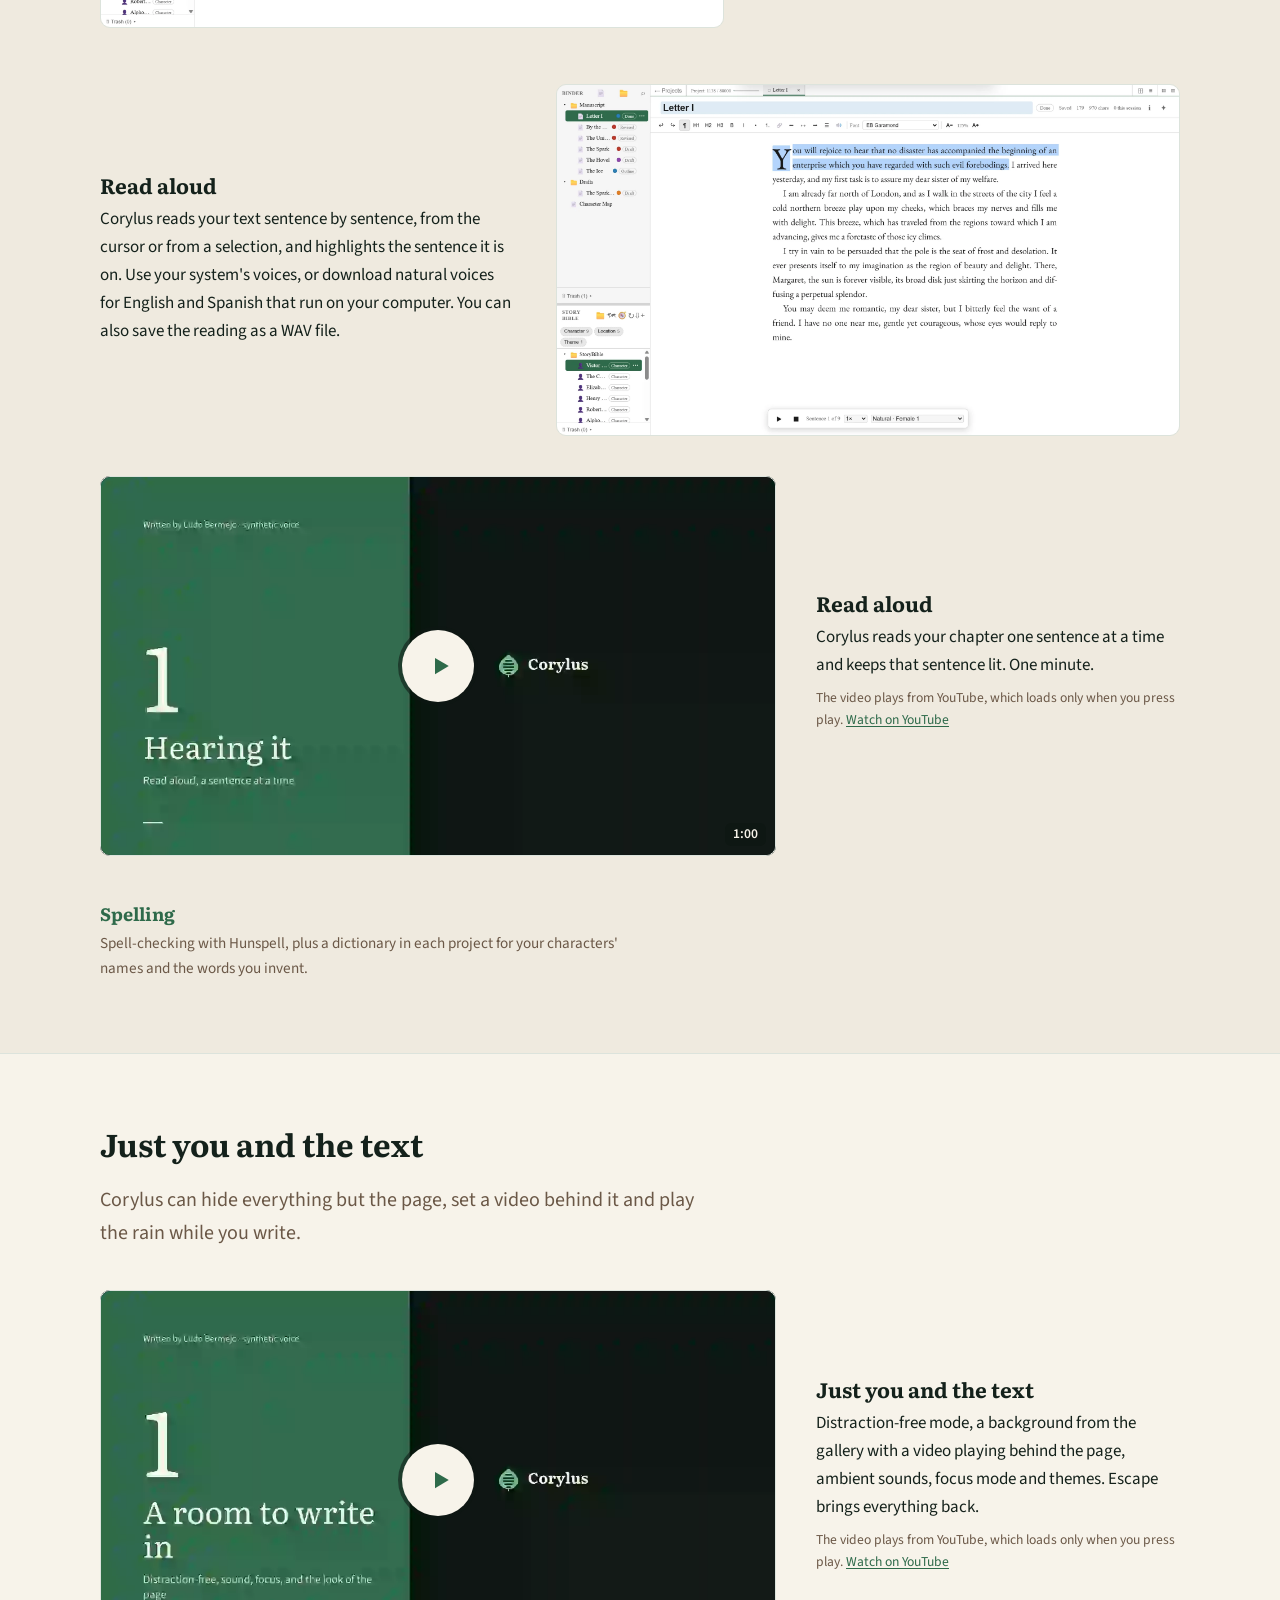
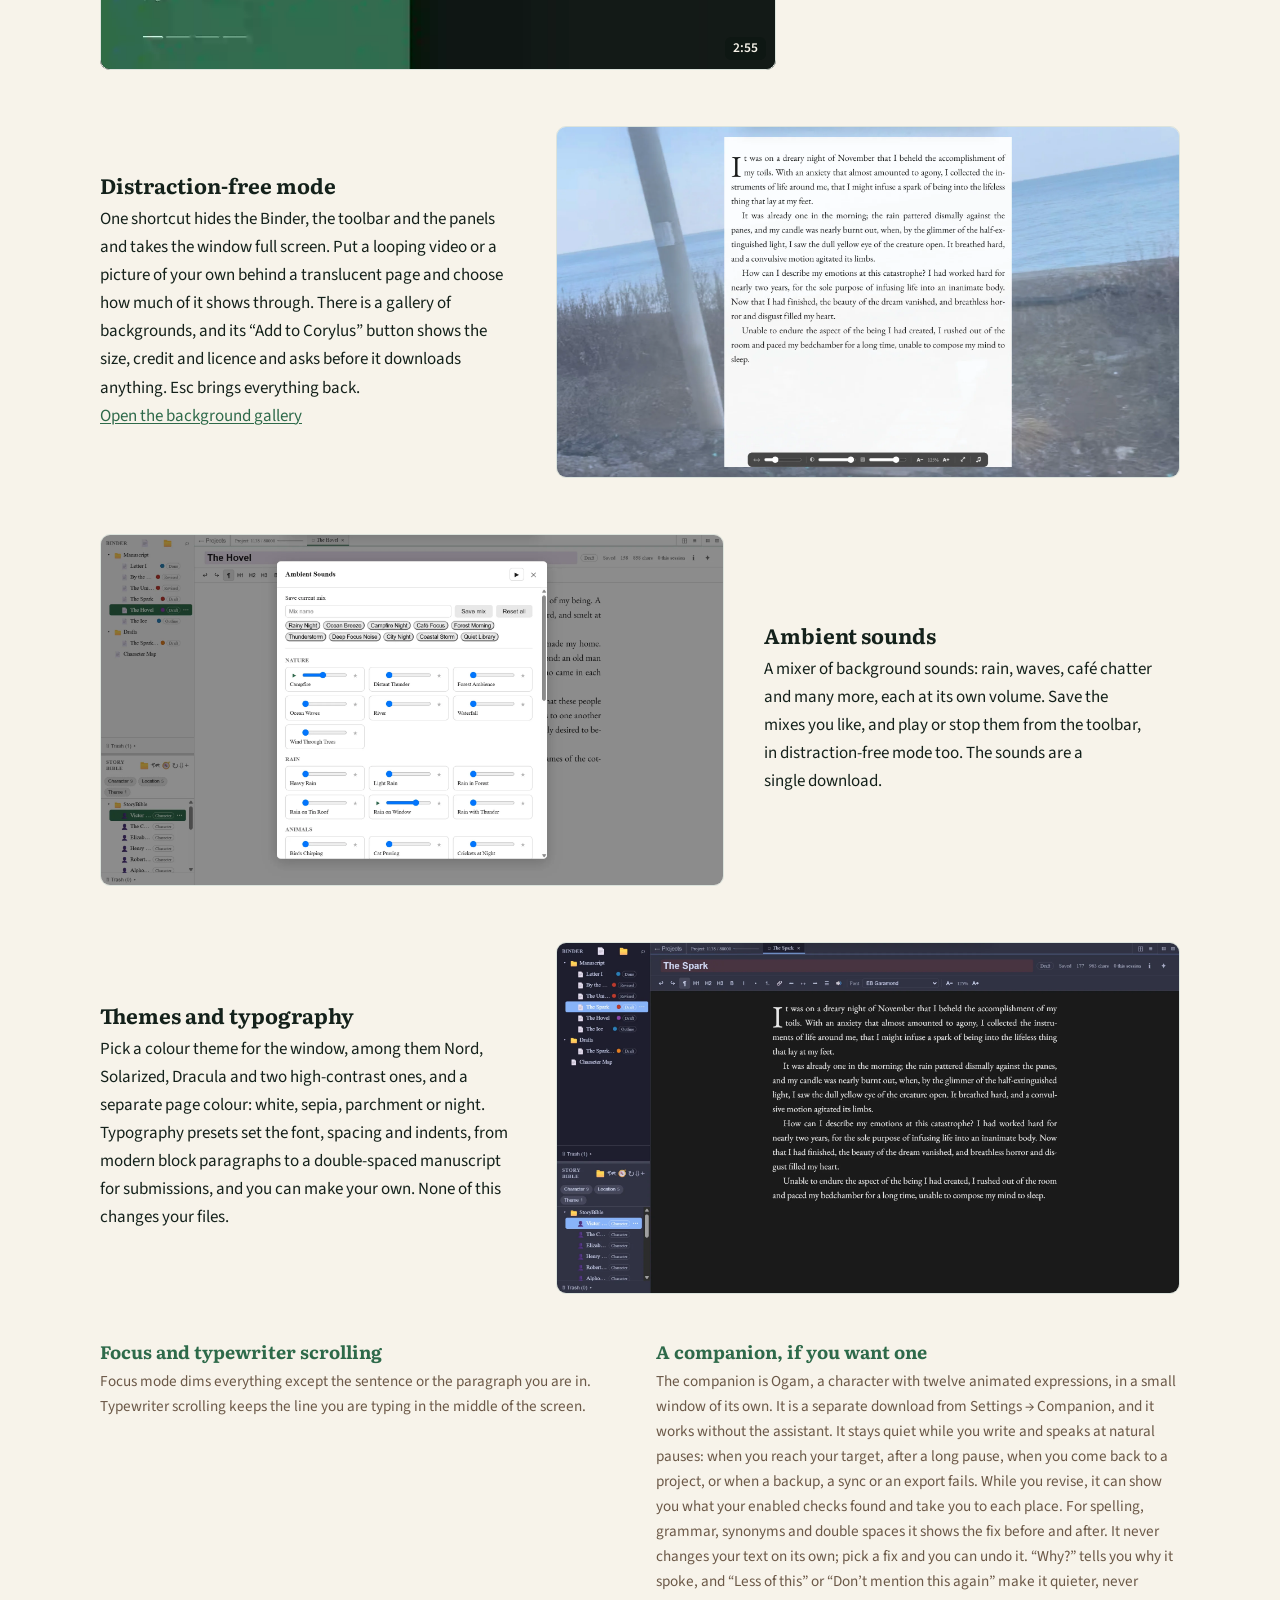
==== commit e9d298c8: "chore: rebuild for 1.105.0" ====
--- a/index.html
+++ b/index.html
@@ -51,8 +51,8 @@
         <a class="btn" id="dl-mac" href="https://raw.githubusercontent.com/LudoBermejoES/corylus-releases/main/Corylus_1.102.0_aarch64.dmg">
           Download for Mac <span class="ver" data-ver-label="version">version 1.102.0</span>
         </a>
-        <a class="btn ghost" id="dl-win" href="https://raw.githubusercontent.com/LudoBermejoES/corylus-releases/main/Corylus_1.104.0_x64-setup.exe">
-          Download for Windows <span class="ver" data-ver-label="version">version 1.104.0</span>
+        <a class="btn ghost" id="dl-win" href="https://raw.githubusercontent.com/LudoBermejoES/corylus-releases/main/Corylus_1.105.0_x64-setup.exe">
+          Download for Windows <span class="ver" data-ver-label="version">version 1.105.0</span>
         </a>
       </p>
       <p class="note">No account and no subscription. The Mac version needs Apple silicon (M1 or later). Corylus also runs on iPhone, iPad and Android, but those versions are not in the app stores yet.</p>
@@ -241,7 +241,7 @@
       <h2>Download Corylus</h2>
       <p class="downloads">
         <a class="btn" href="https://raw.githubusercontent.com/LudoBermejoES/corylus-releases/main/Corylus_1.102.0_aarch64.dmg">Download for Mac</a>
-        <a class="btn ghost" href="https://raw.githubusercontent.com/LudoBermejoES/corylus-releases/main/Corylus_1.104.0_x64-setup.exe">Download for Windows</a>
+        <a class="btn ghost" href="https://raw.githubusercontent.com/LudoBermejoES/corylus-releases/main/Corylus_1.105.0_x64-setup.exe">Download for Windows</a>
       </p>
       <p class="note">Corylus already runs on iPhone, iPad and Android: the same app, opening the same project folders. I can&#x27;t hand those versions out yet, because the App Store and Google Play need developer accounts I don&#x27;t have yet. Paying for them is part of what support on Ko-fi is for.</p>
       <p class="note">Corylus is not notarized by Apple yet, so the first time you open it macOS says the developer cannot be verified. Right-click Corylus.app, choose Open, then Open again. On macOS 15 or later, go to System Settings, then Privacy &amp; Security, and click Open Anyway. You only do this once per download.</p>
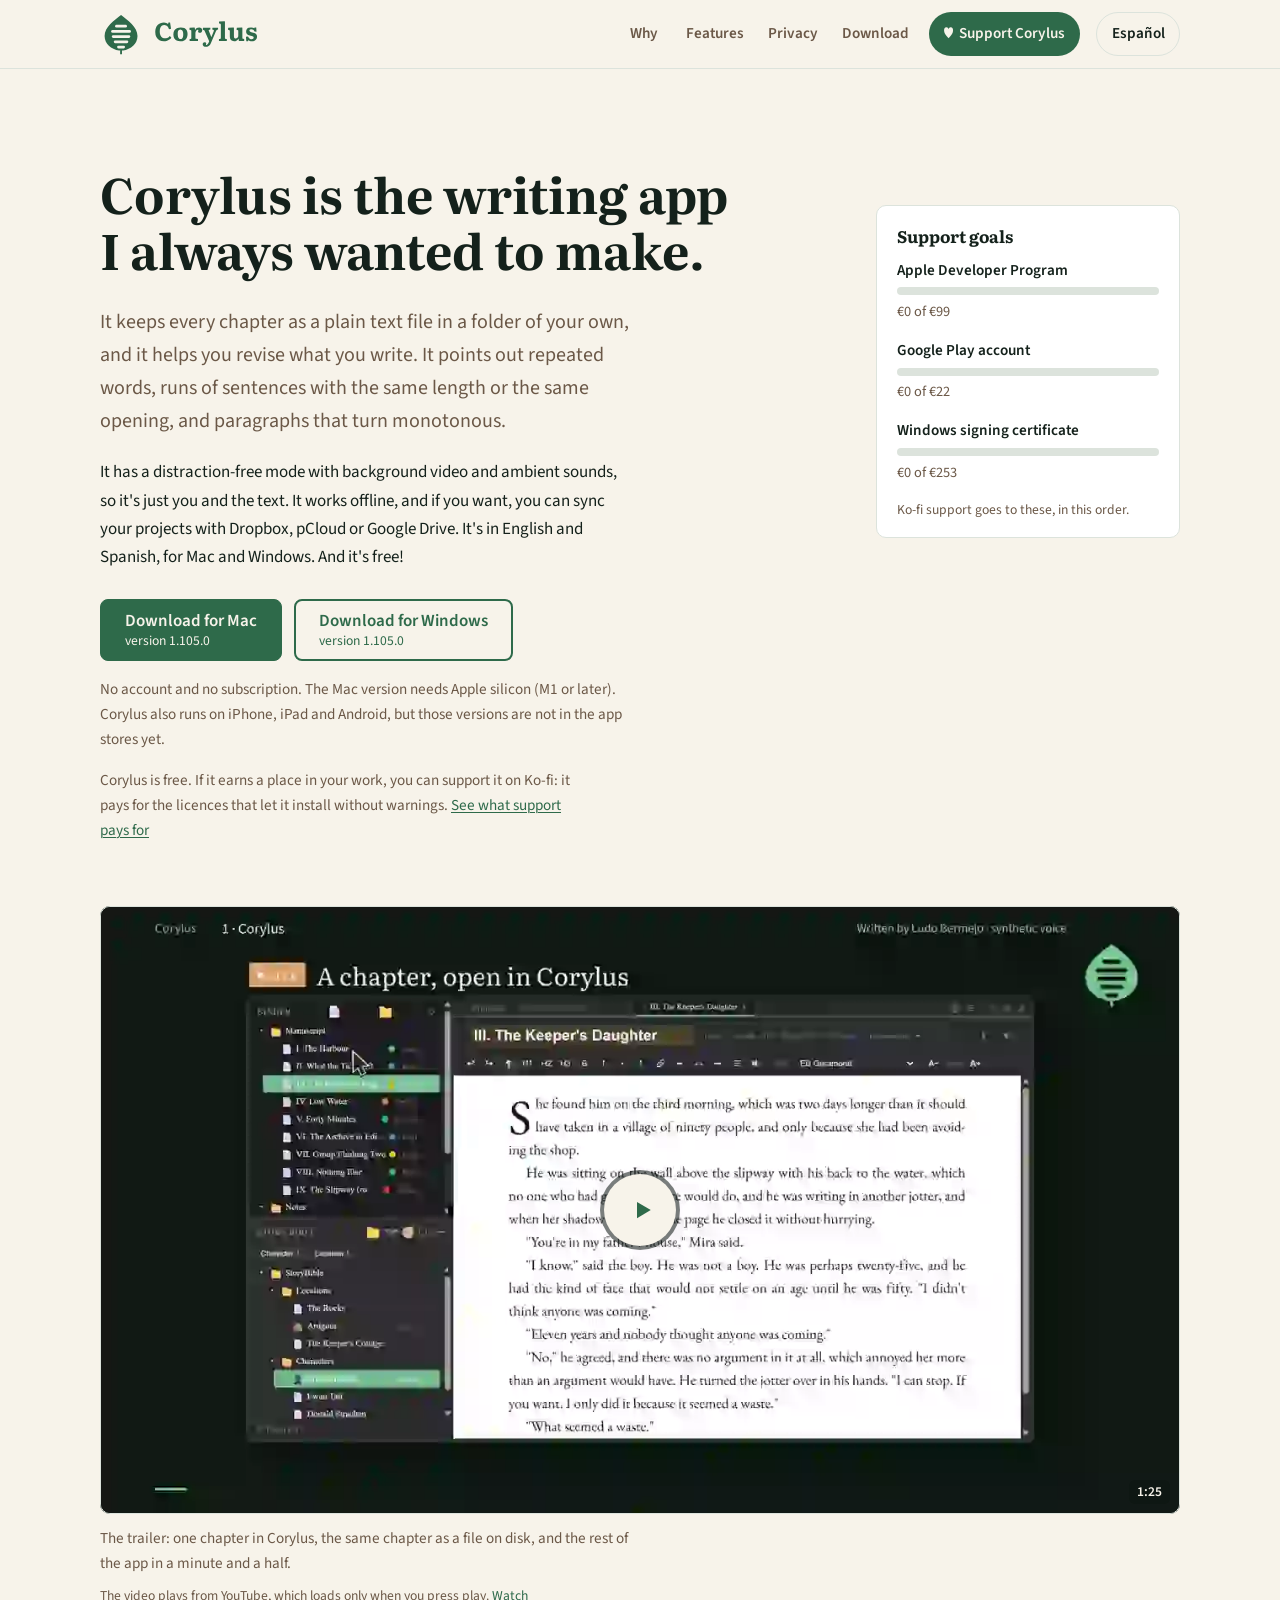
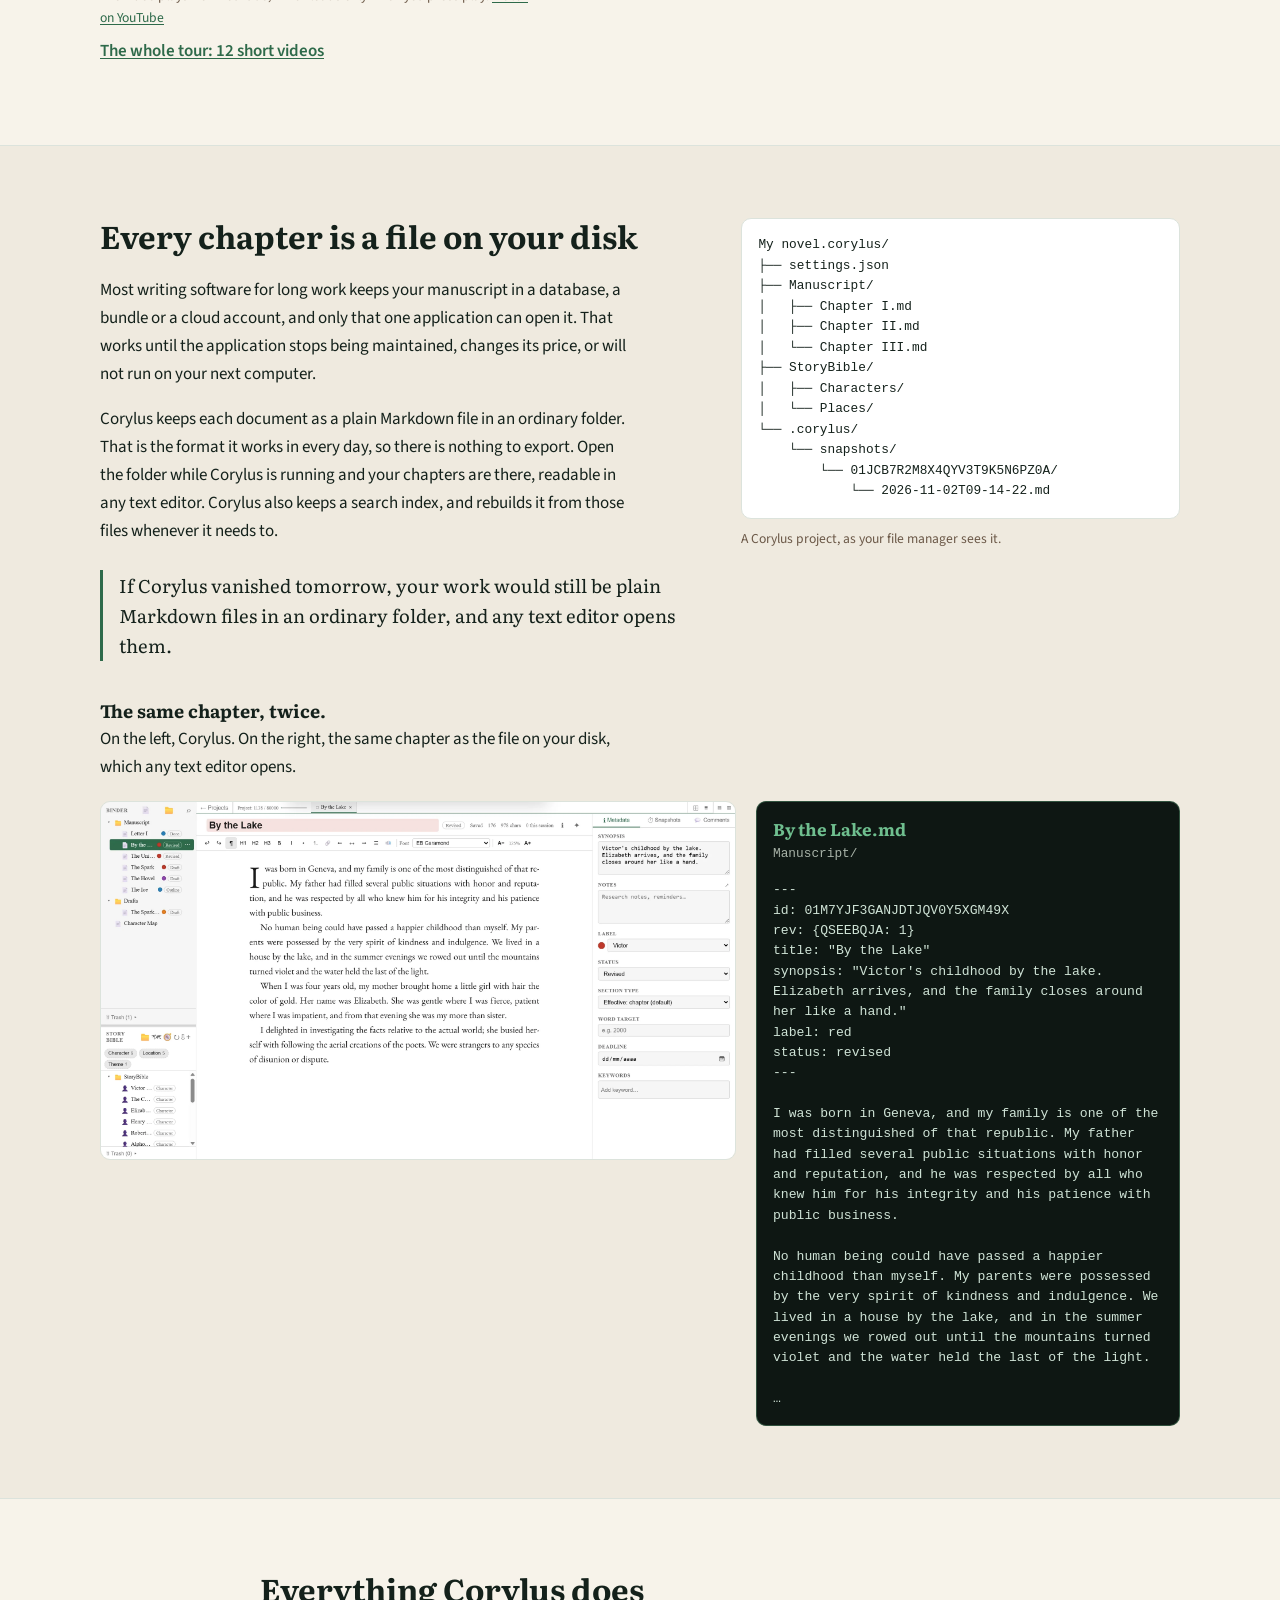
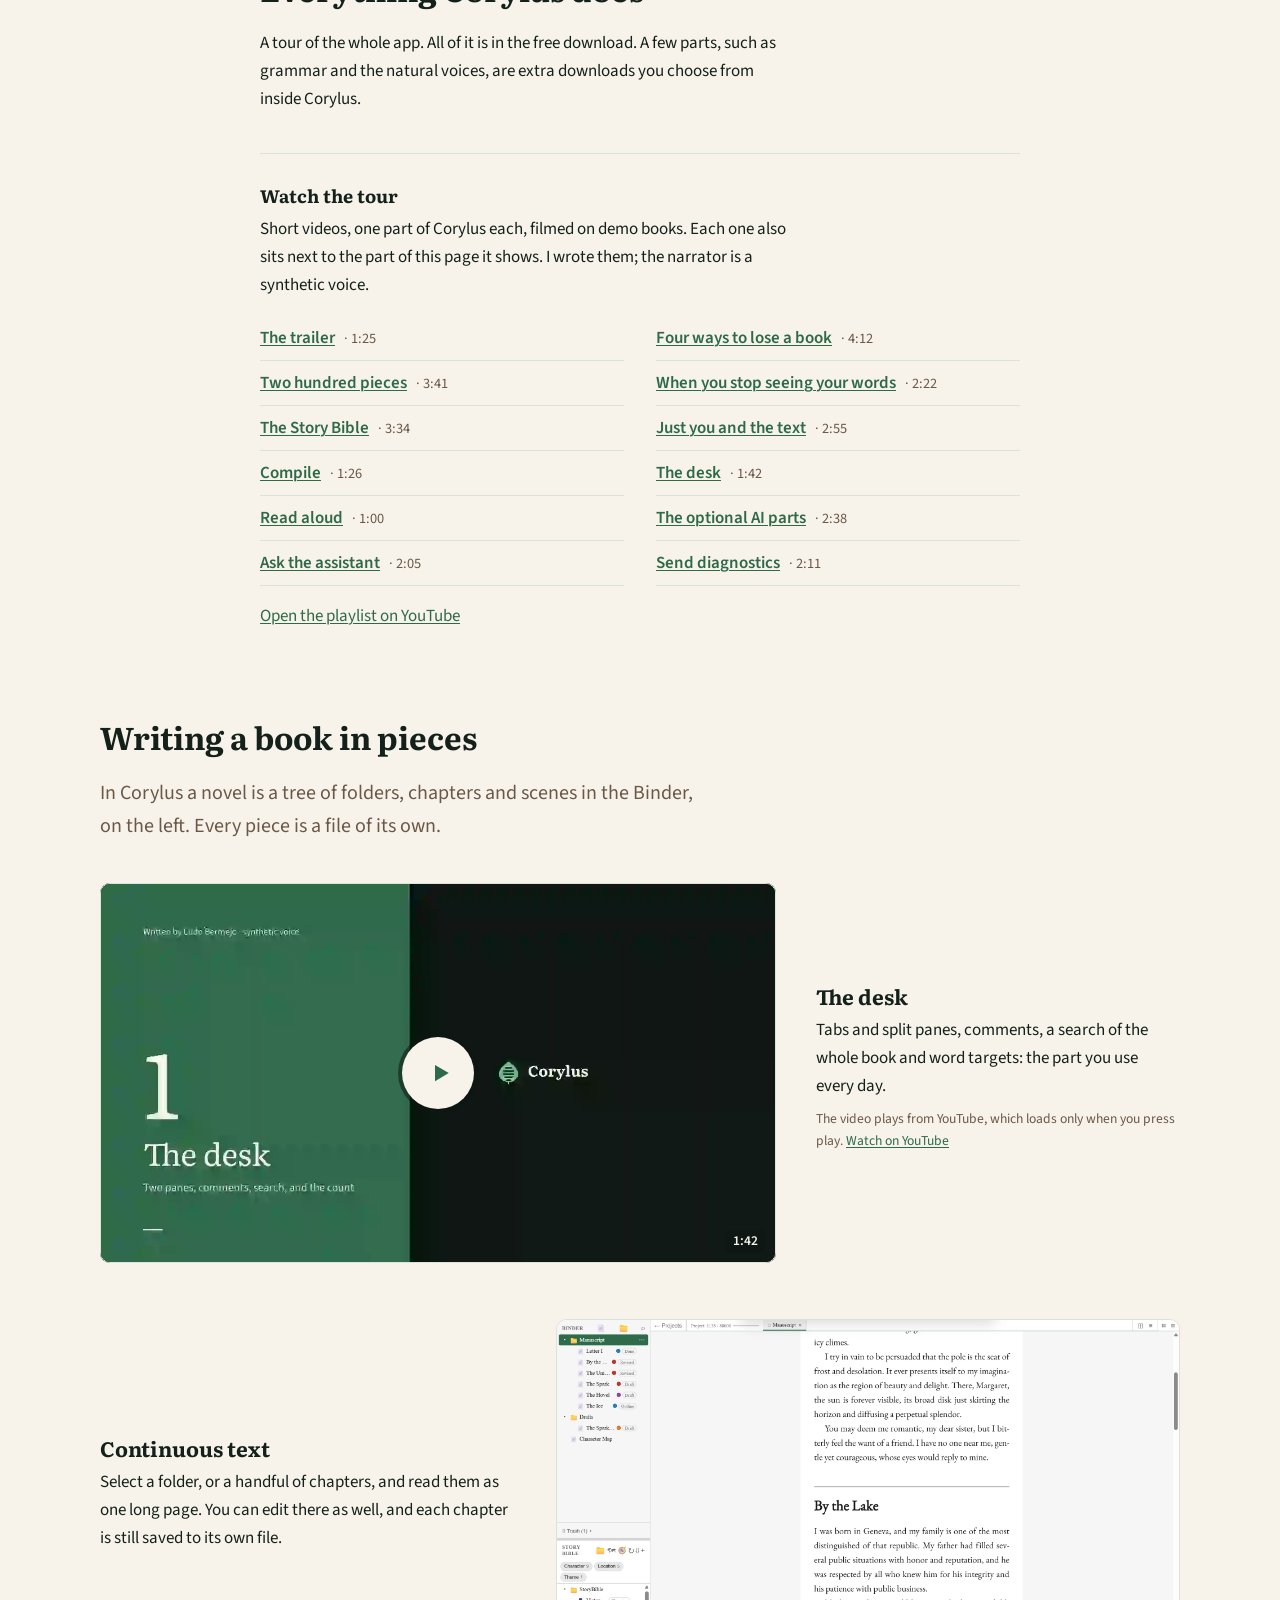
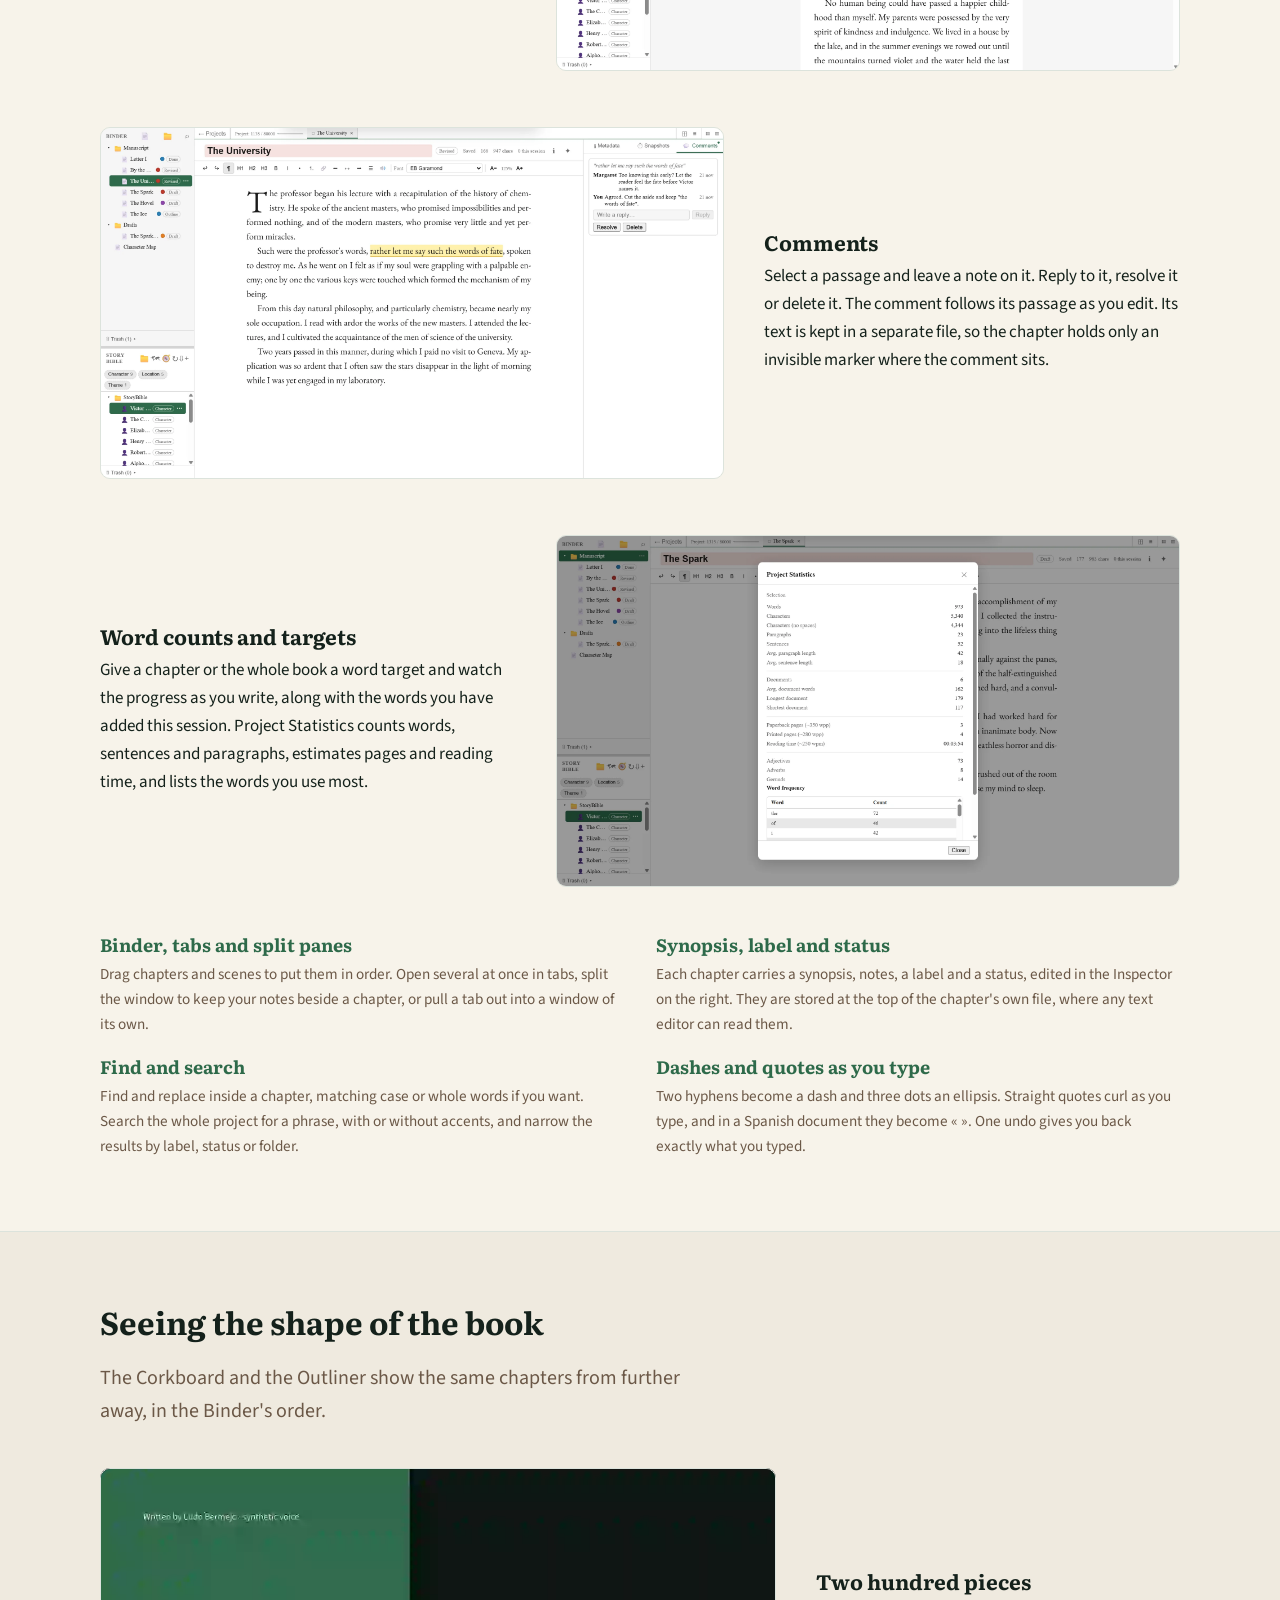
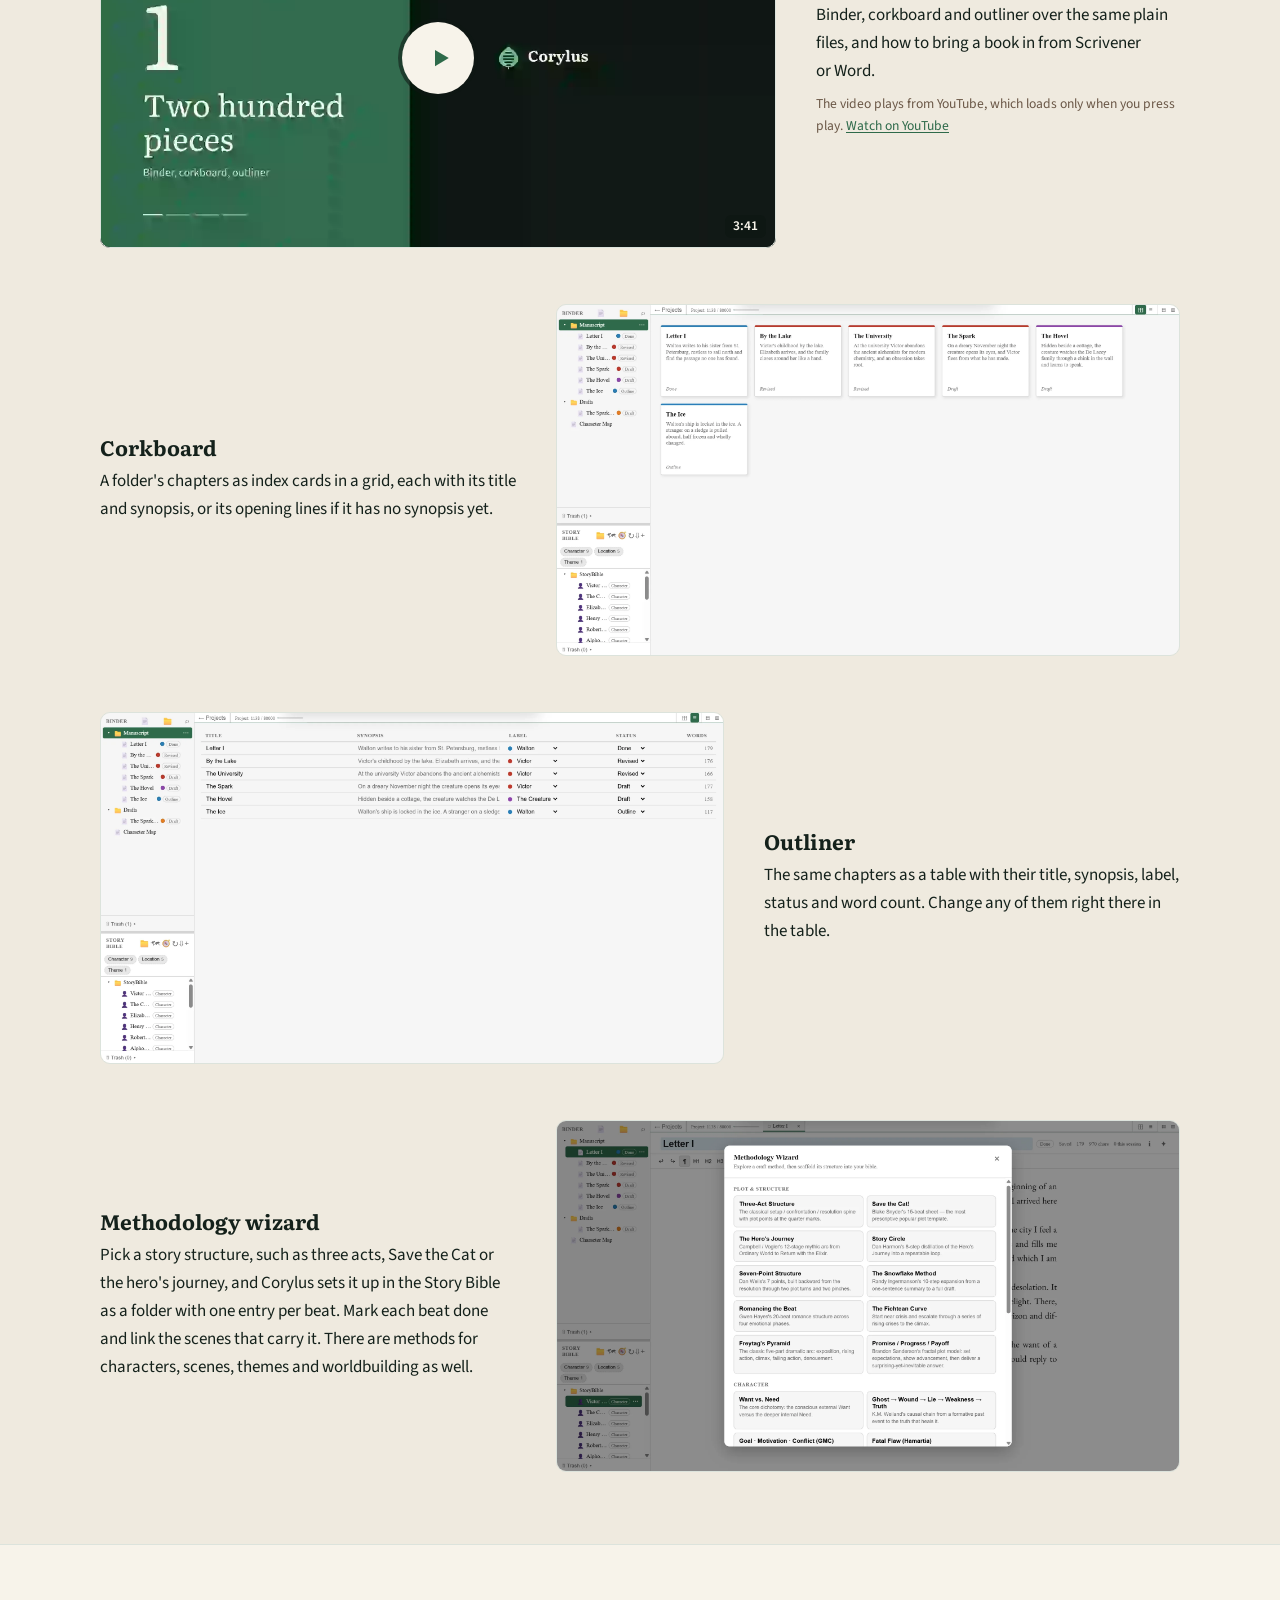
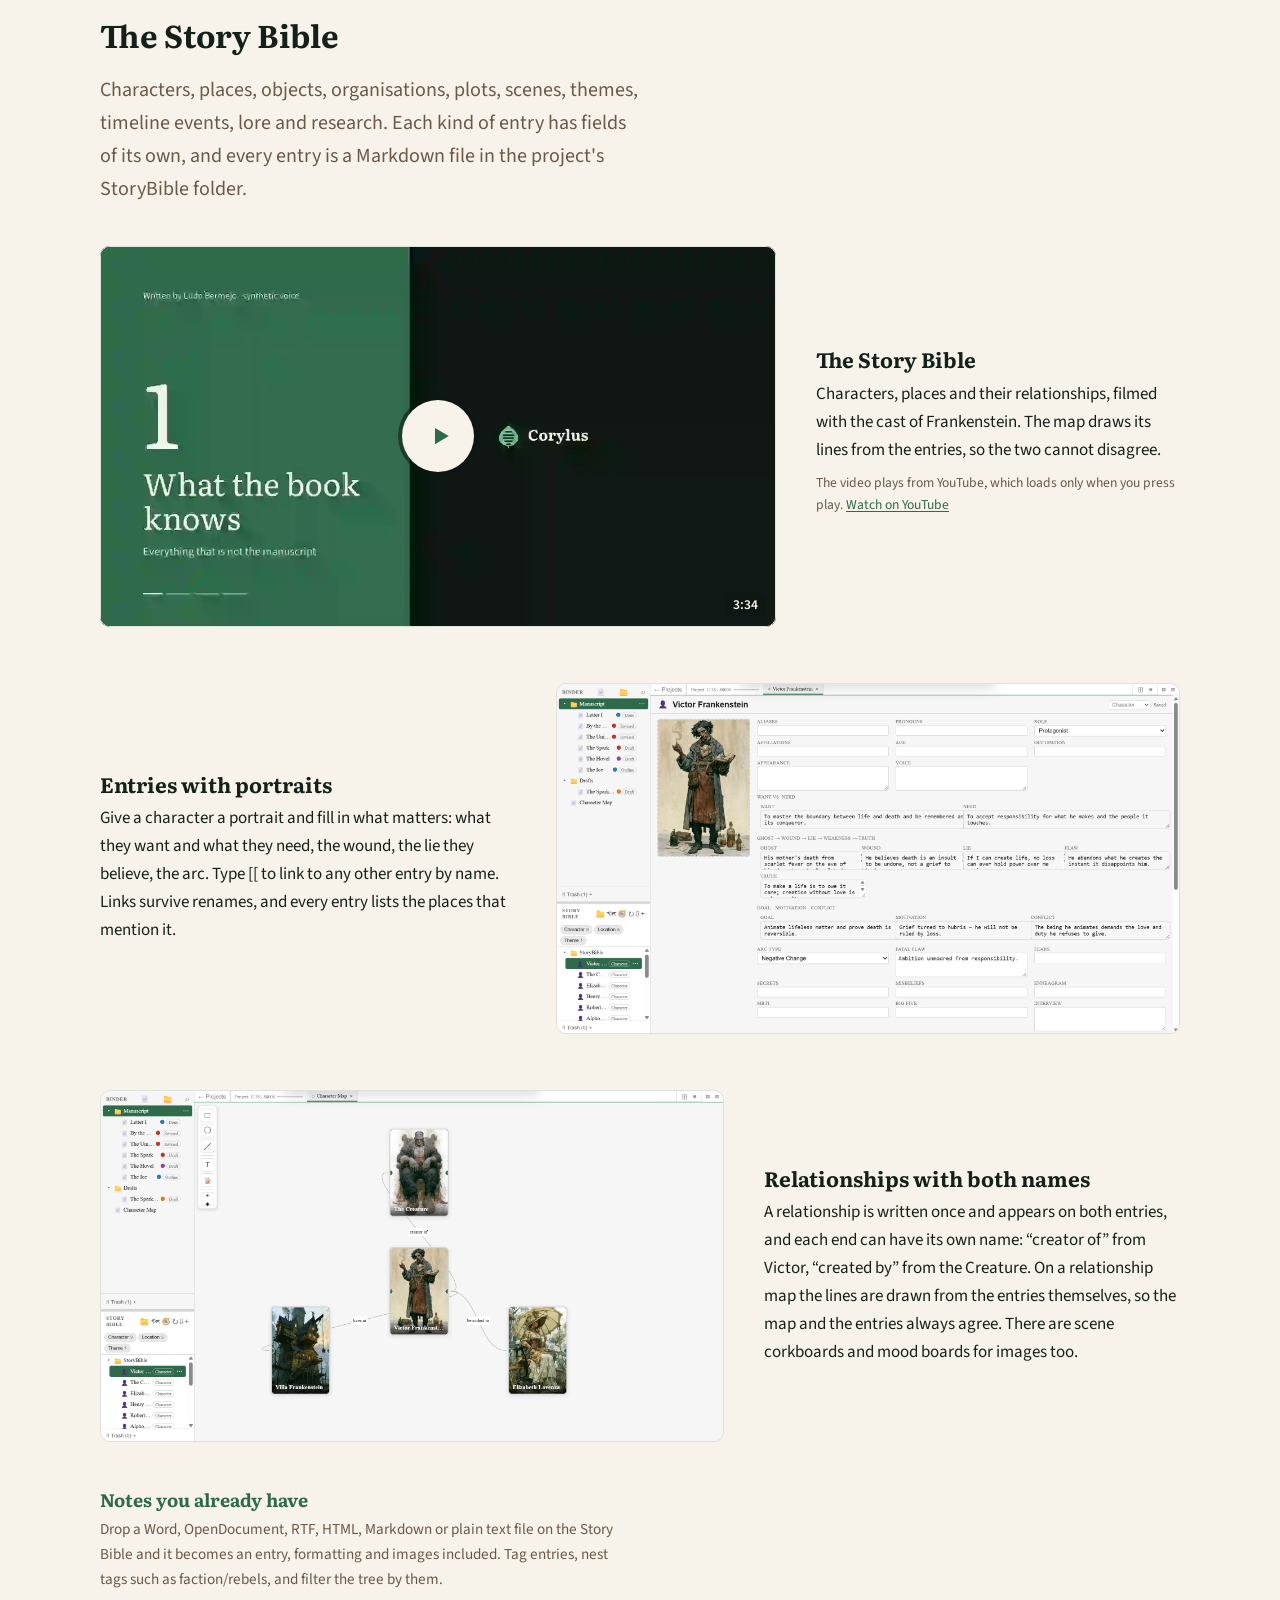
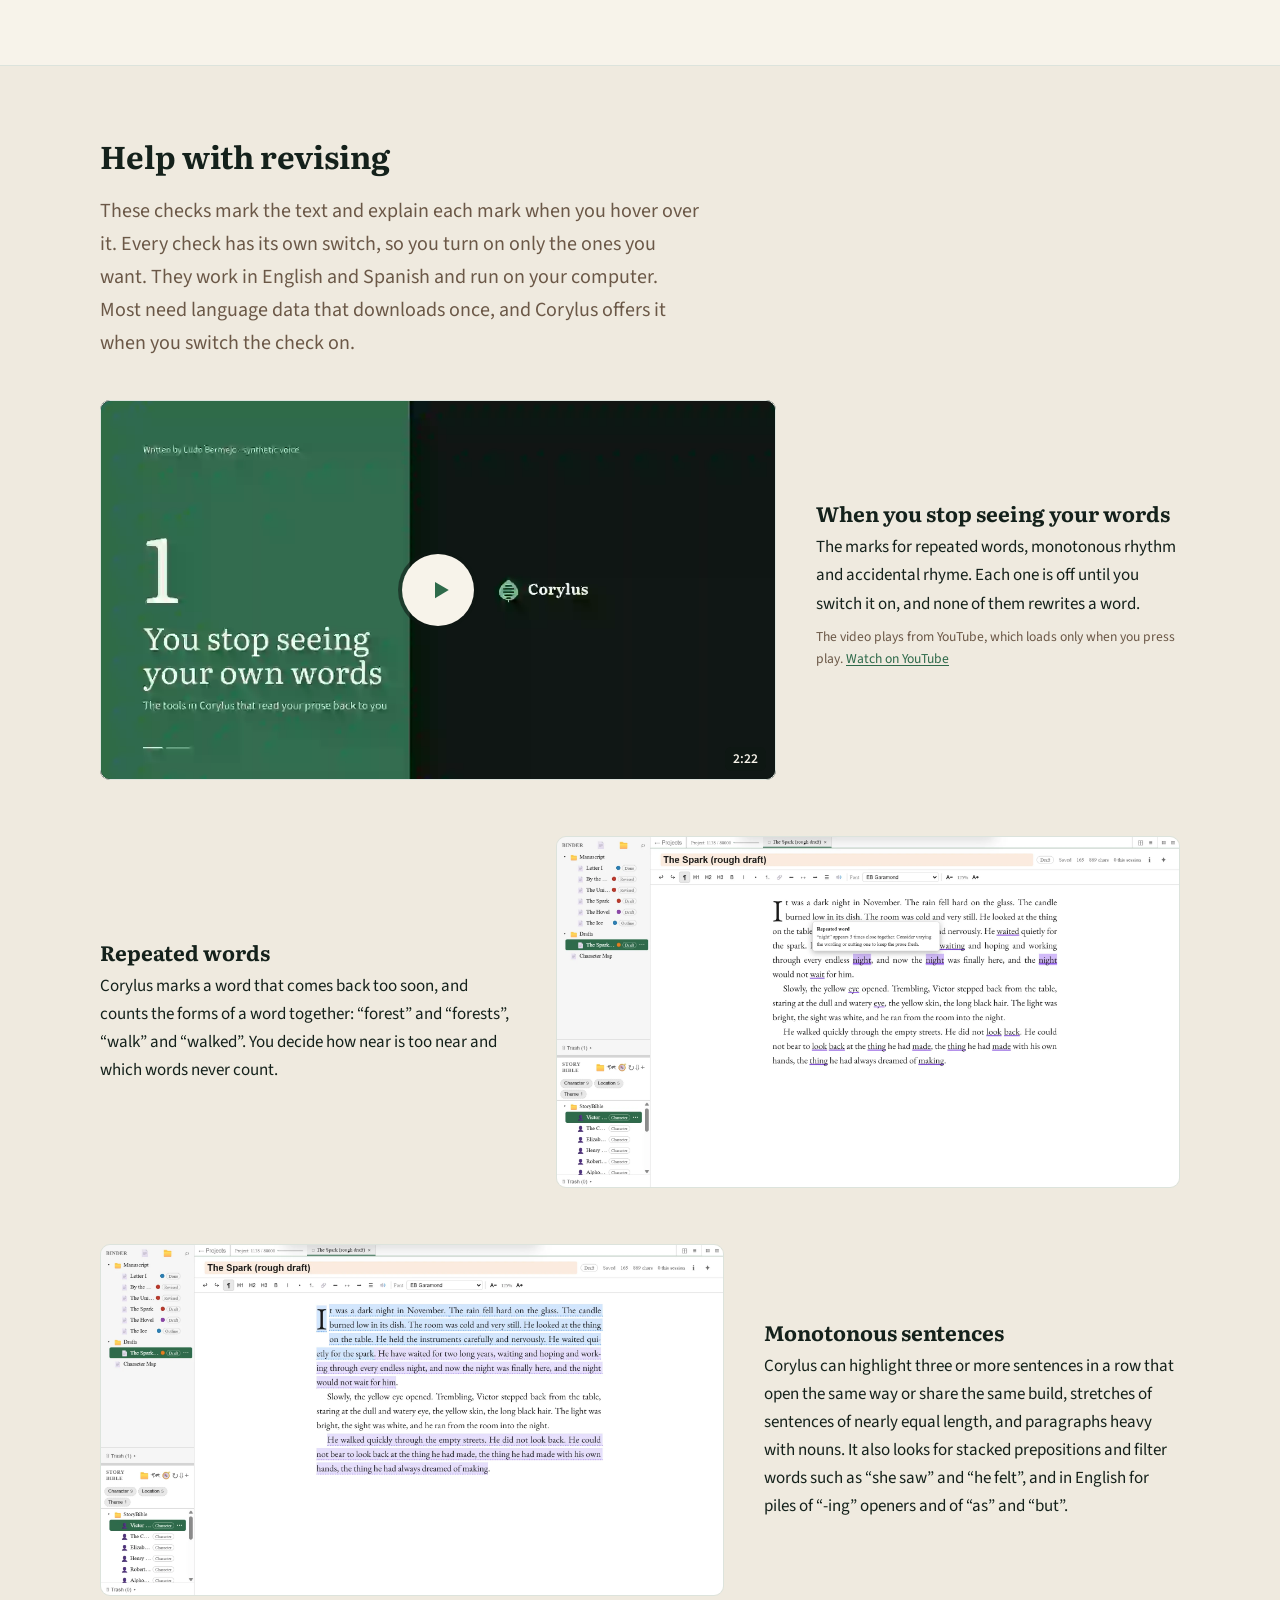
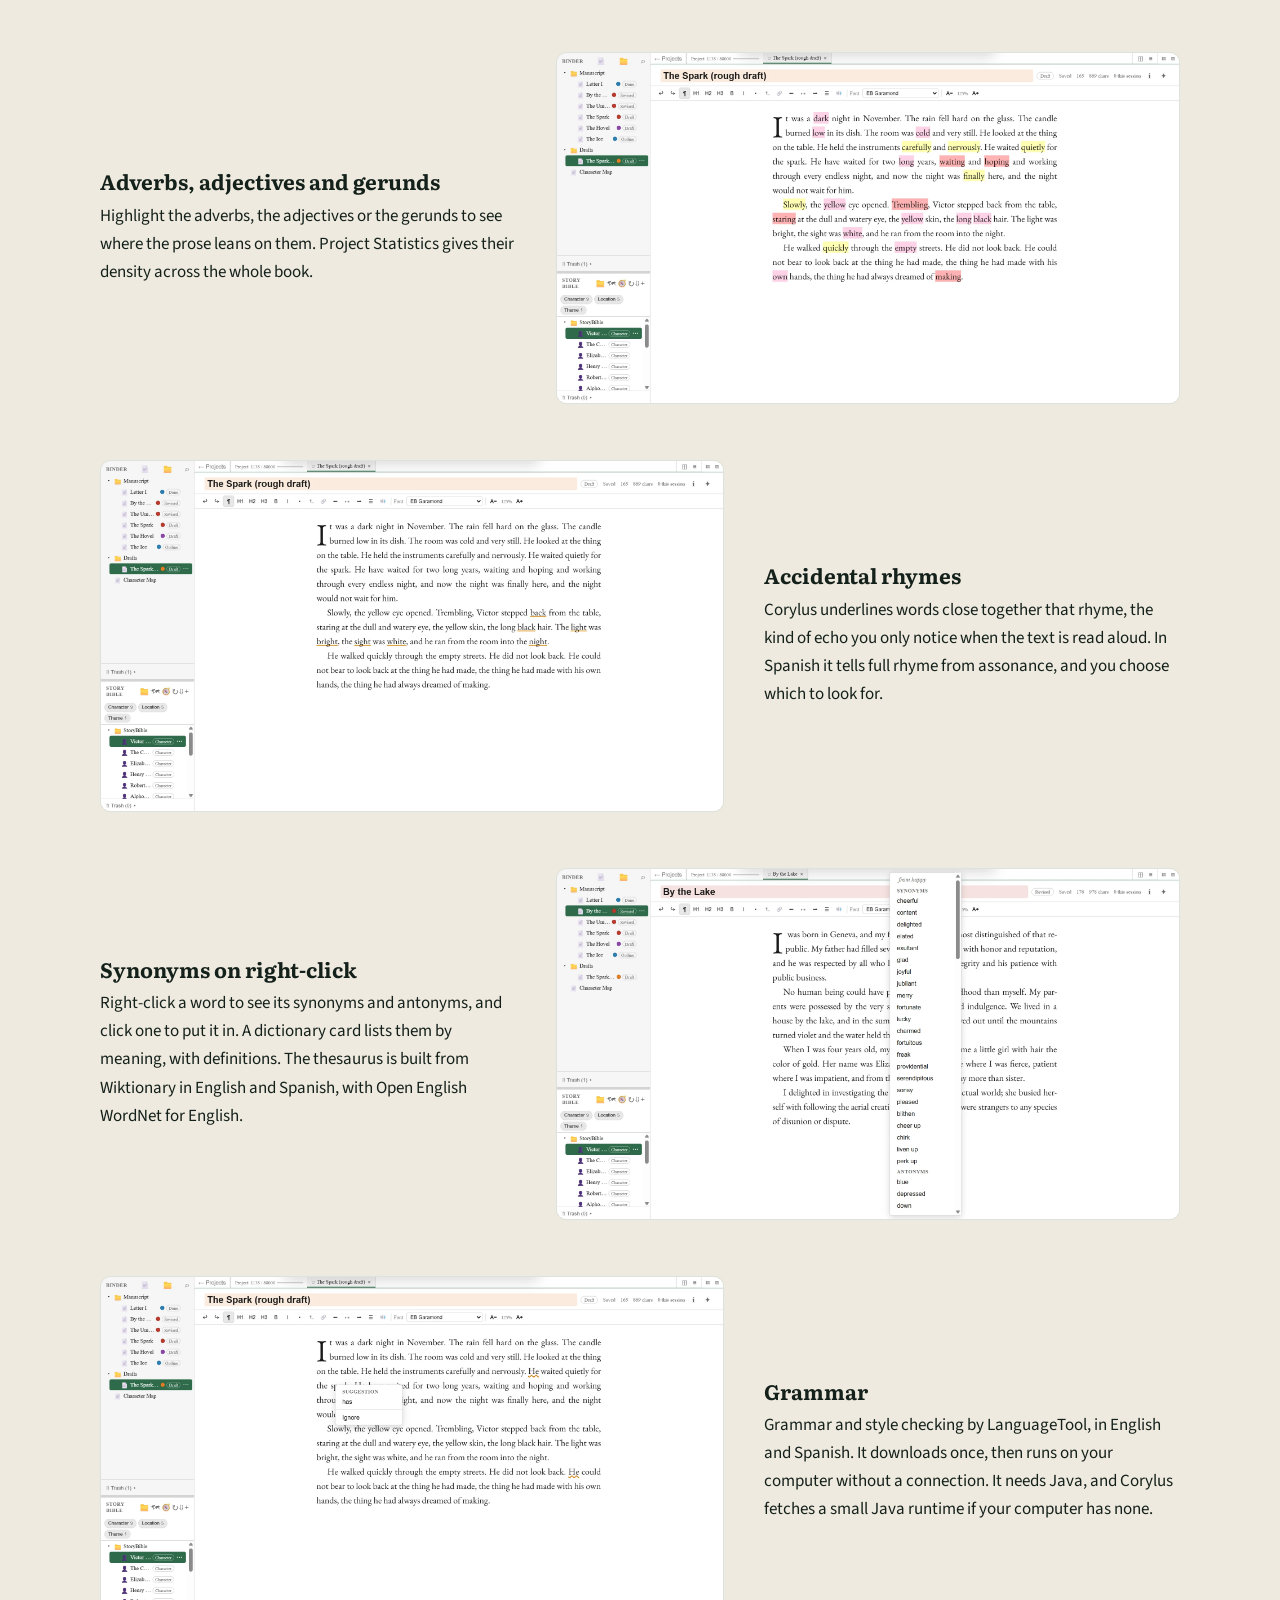
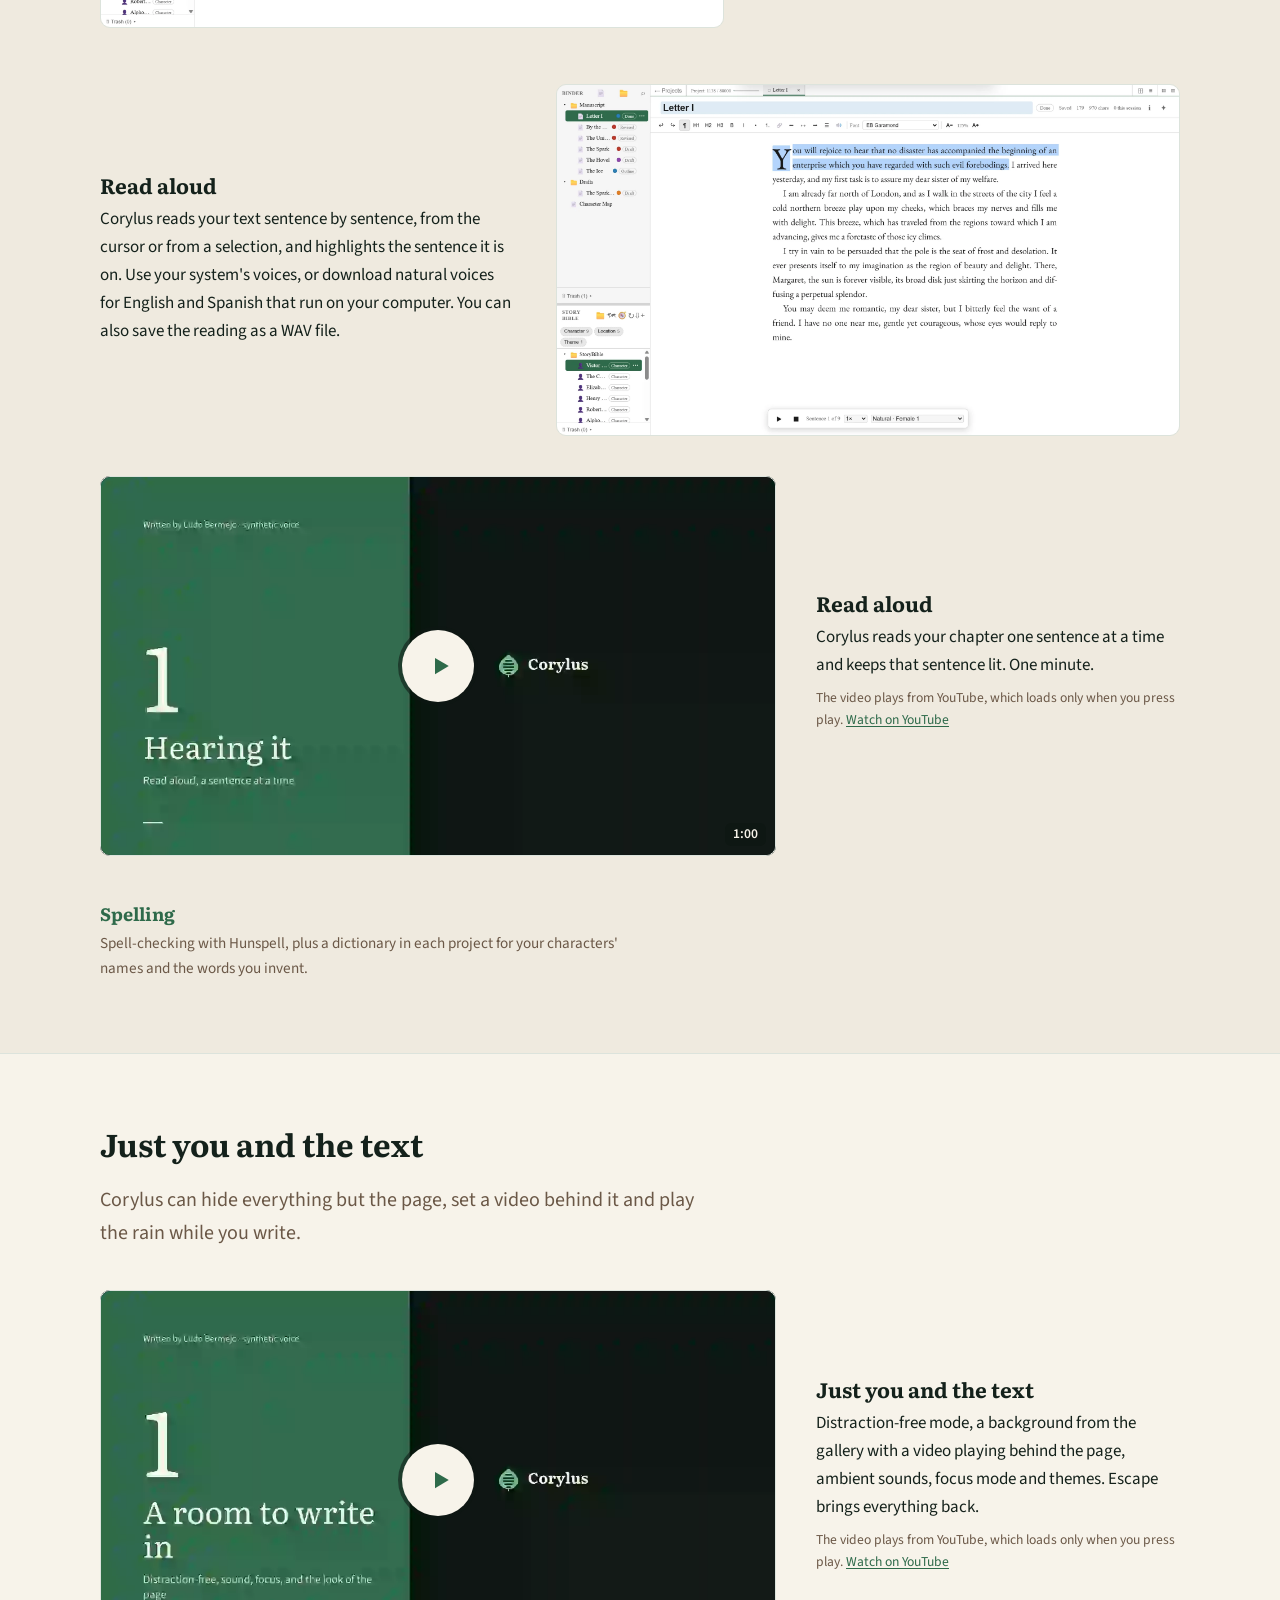
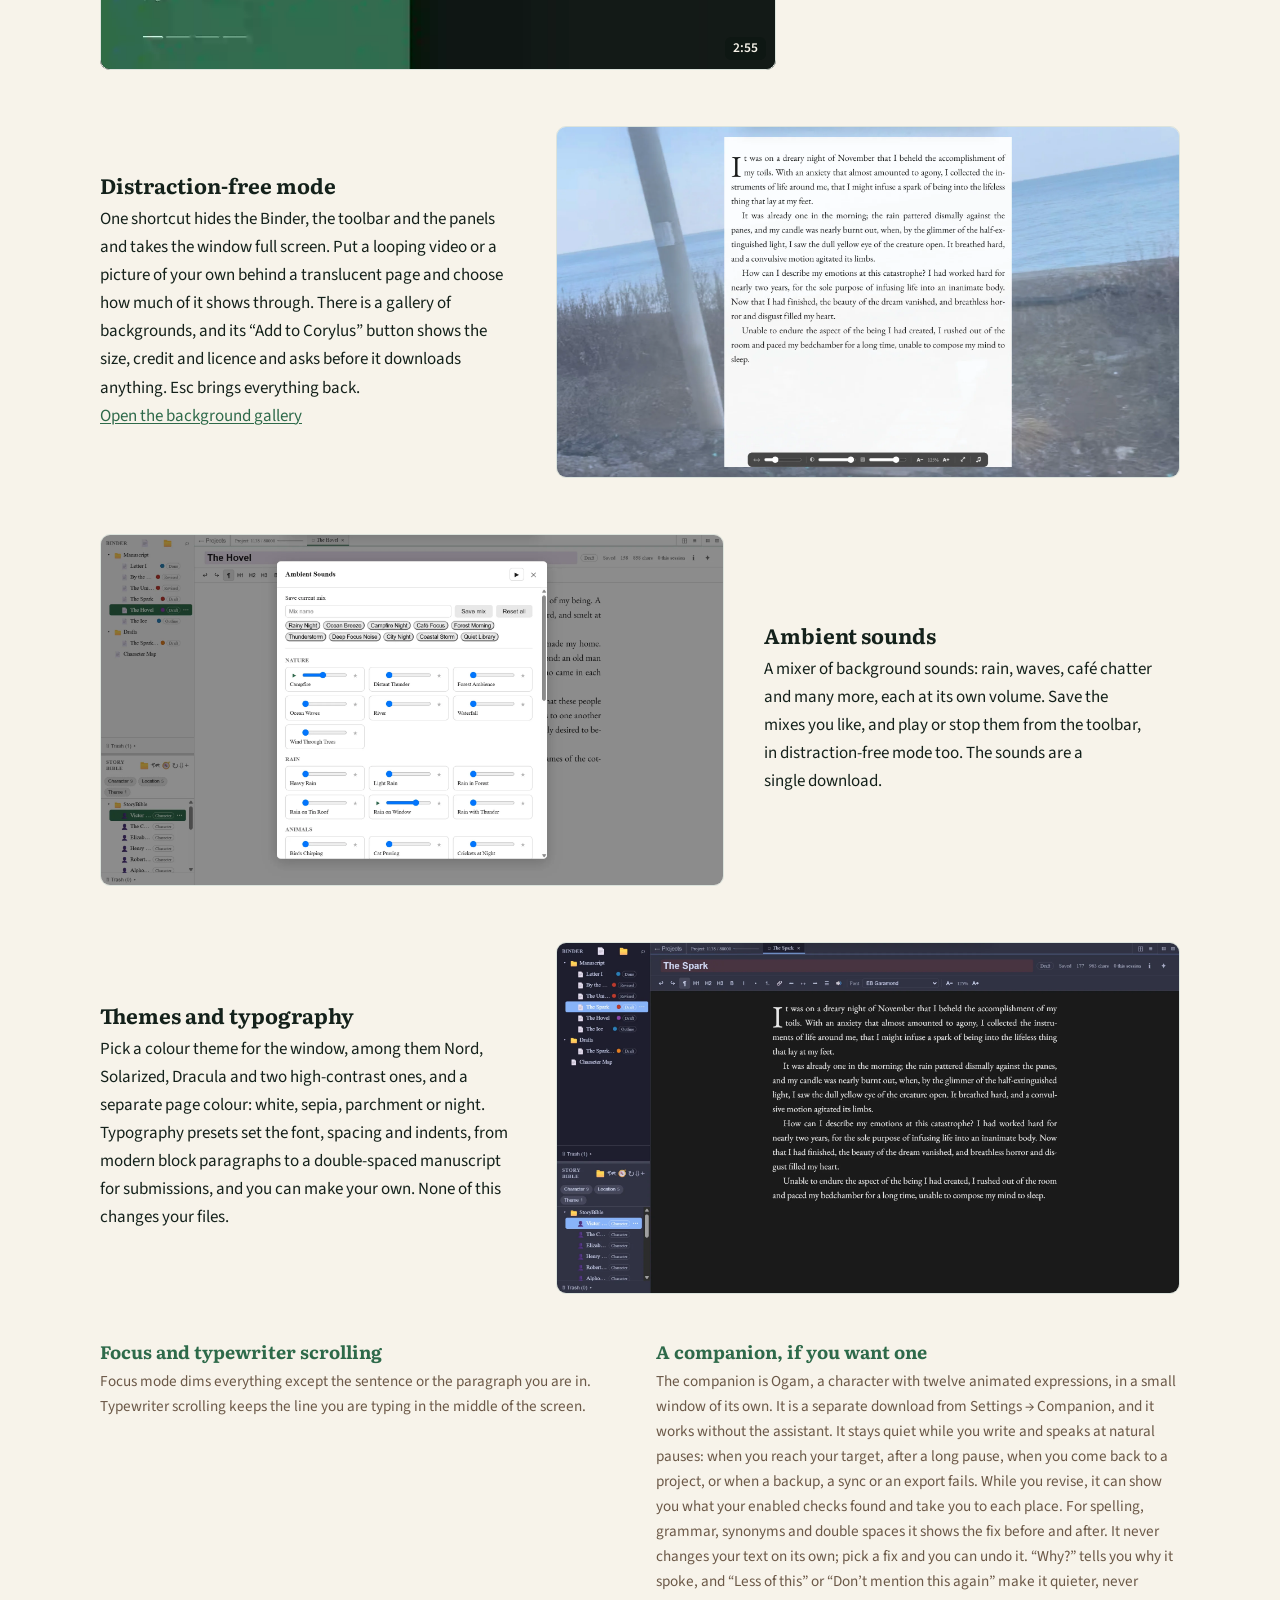
==== commit f5fd7775: "chore: rebuild for macOS 1.105.0 Co-Authored-By: Claude Opus 5 <noreply@anthropic.com>" ====
--- a/index.html
+++ b/index.html
@@ -48,8 +48,8 @@
       <p class="lead">It keeps every chapter as a plain text file in a folder of your own, and it helps you revise what you write. It points out repeated words, runs of sentences with the same length or the same opening, and paragraphs that turn monotonous.</p>
       <p>It has a distraction-free mode with background video and ambient sounds, so it&#x27;s just you and the text. It works offline, and if you want, you can sync your projects with Dropbox, pCloud or Google Drive. It&#x27;s in English and Spanish, for Mac and Windows. And it&#x27;s free!</p>
       <p class="downloads">
-        <a class="btn" id="dl-mac" href="https://raw.githubusercontent.com/LudoBermejoES/corylus-releases/main/Corylus_1.102.0_aarch64.dmg">
-          Download for Mac <span class="ver" data-ver-label="version">version 1.102.0</span>
+        <a class="btn" id="dl-mac" href="https://raw.githubusercontent.com/LudoBermejoES/corylus-releases/main/Corylus_1.105.0_aarch64.dmg">
+          Download for Mac <span class="ver" data-ver-label="version">version 1.105.0</span>
         </a>
         <a class="btn ghost" id="dl-win" href="https://raw.githubusercontent.com/LudoBermejoES/corylus-releases/main/Corylus_1.105.0_x64-setup.exe">
           Download for Windows <span class="ver" data-ver-label="version">version 1.105.0</span>
@@ -240,7 +240,7 @@
     <div class="wrap narrow">
       <h2>Download Corylus</h2>
       <p class="downloads">
-        <a class="btn" href="https://raw.githubusercontent.com/LudoBermejoES/corylus-releases/main/Corylus_1.102.0_aarch64.dmg">Download for Mac</a>
+        <a class="btn" href="https://raw.githubusercontent.com/LudoBermejoES/corylus-releases/main/Corylus_1.105.0_aarch64.dmg">Download for Mac</a>
         <a class="btn ghost" href="https://raw.githubusercontent.com/LudoBermejoES/corylus-releases/main/Corylus_1.105.0_x64-setup.exe">Download for Windows</a>
       </p>
       <p class="note">Corylus already runs on iPhone, iPad and Android: the same app, opening the same project folders. I can&#x27;t hand those versions out yet, because the App Store and Google Play need developer accounts I don&#x27;t have yet. Paying for them is part of what support on Ko-fi is for.</p>
